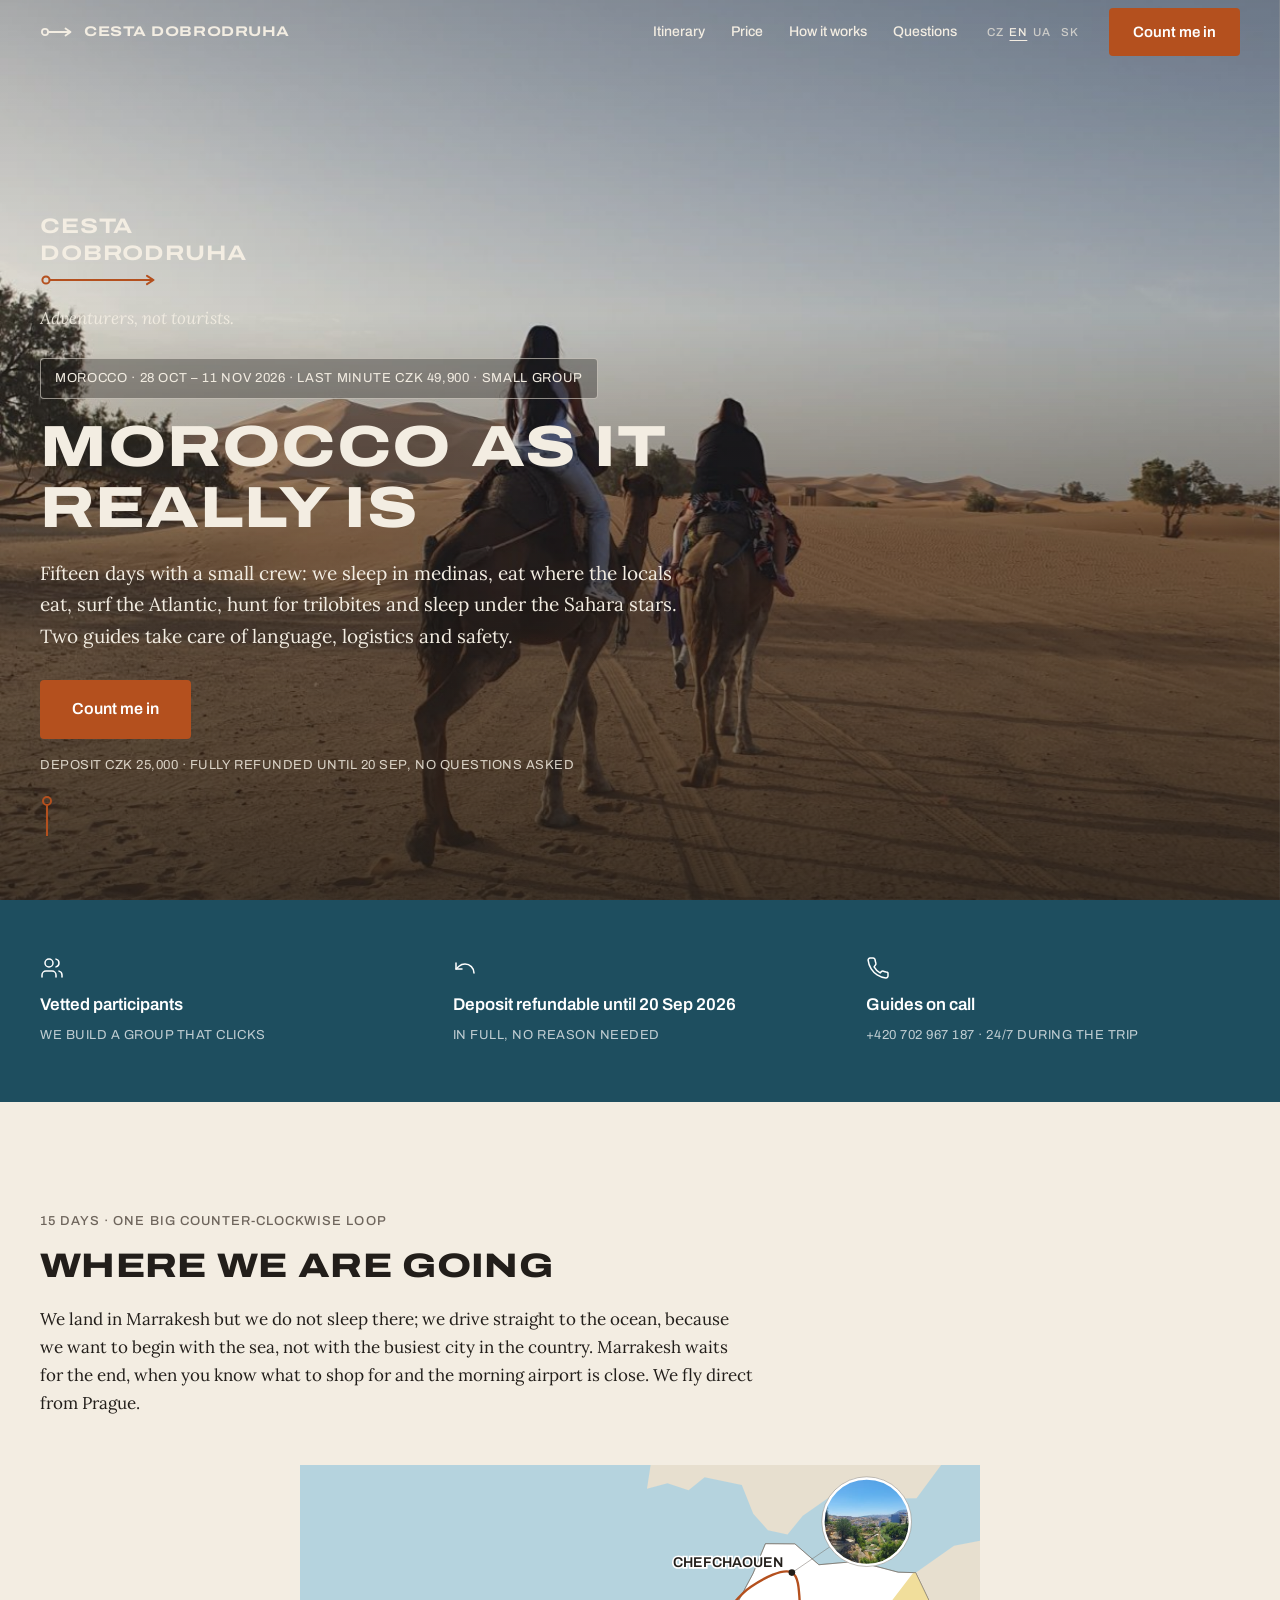
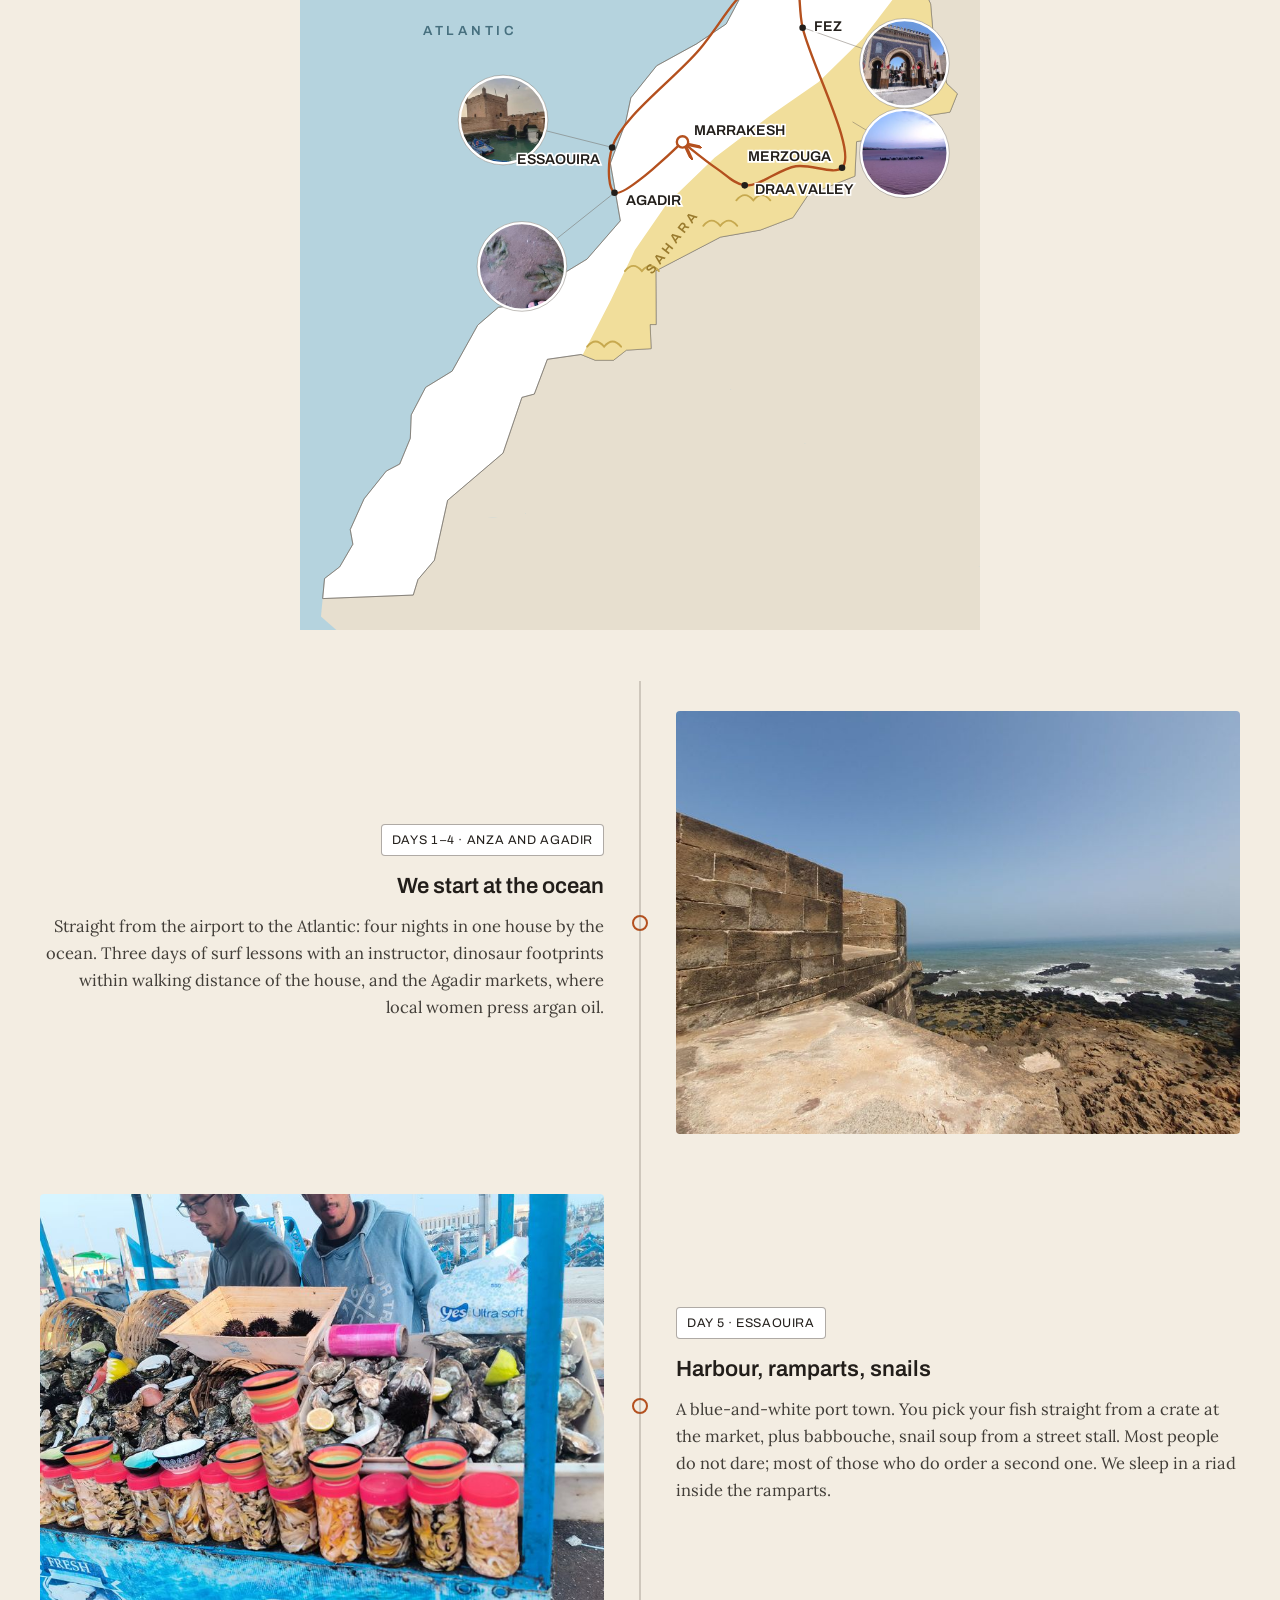
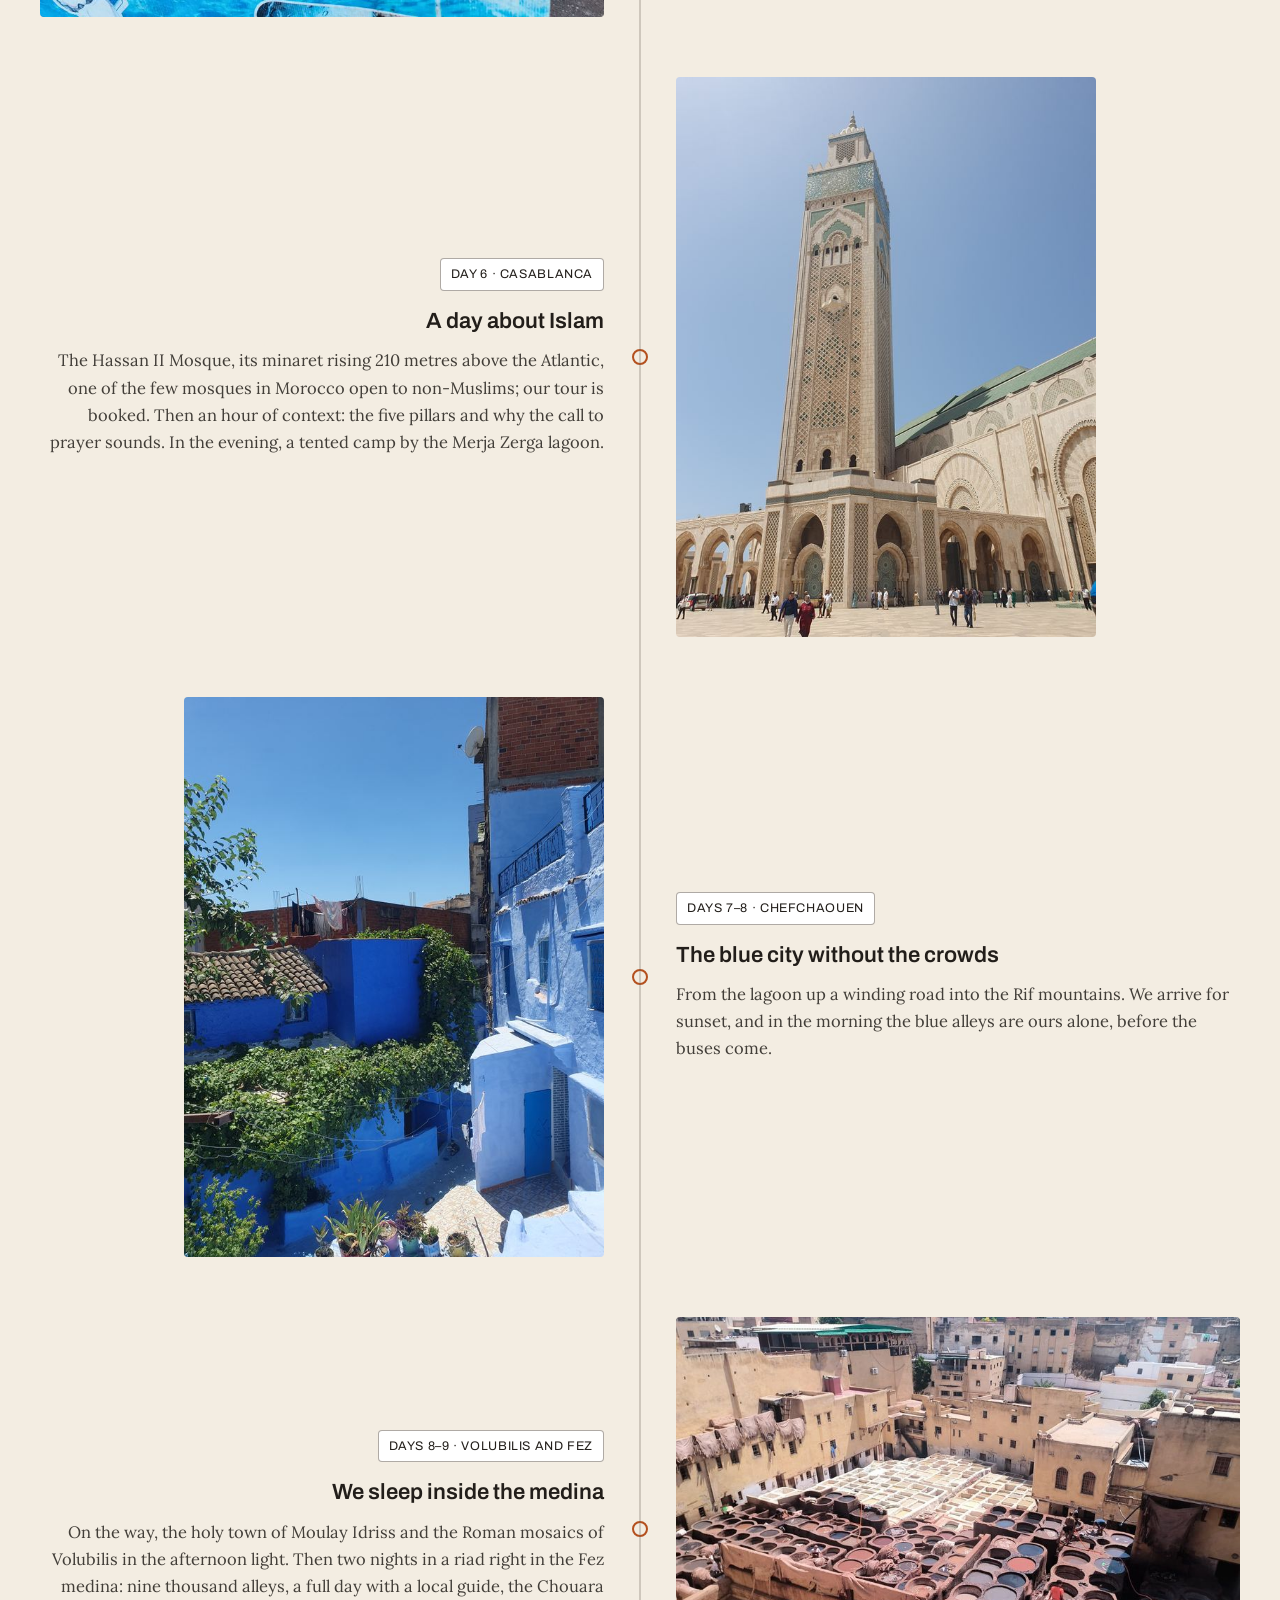
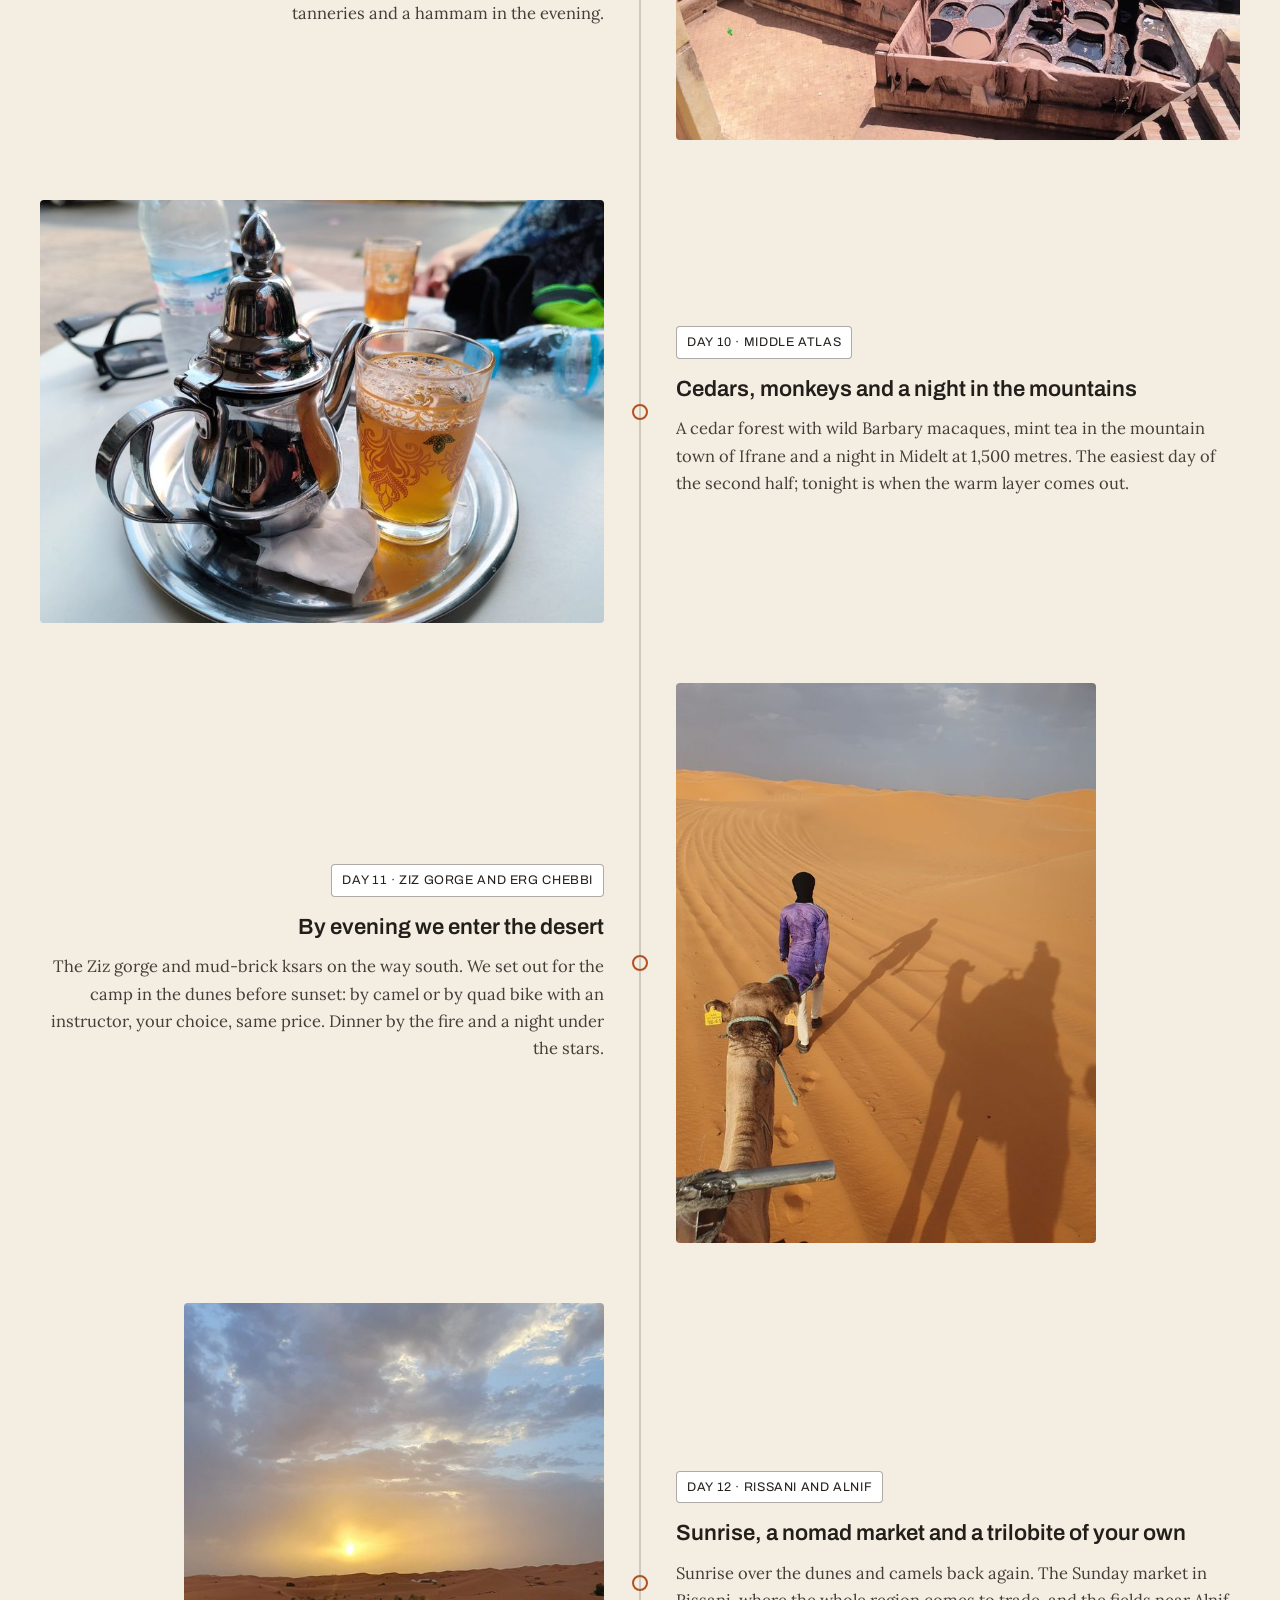
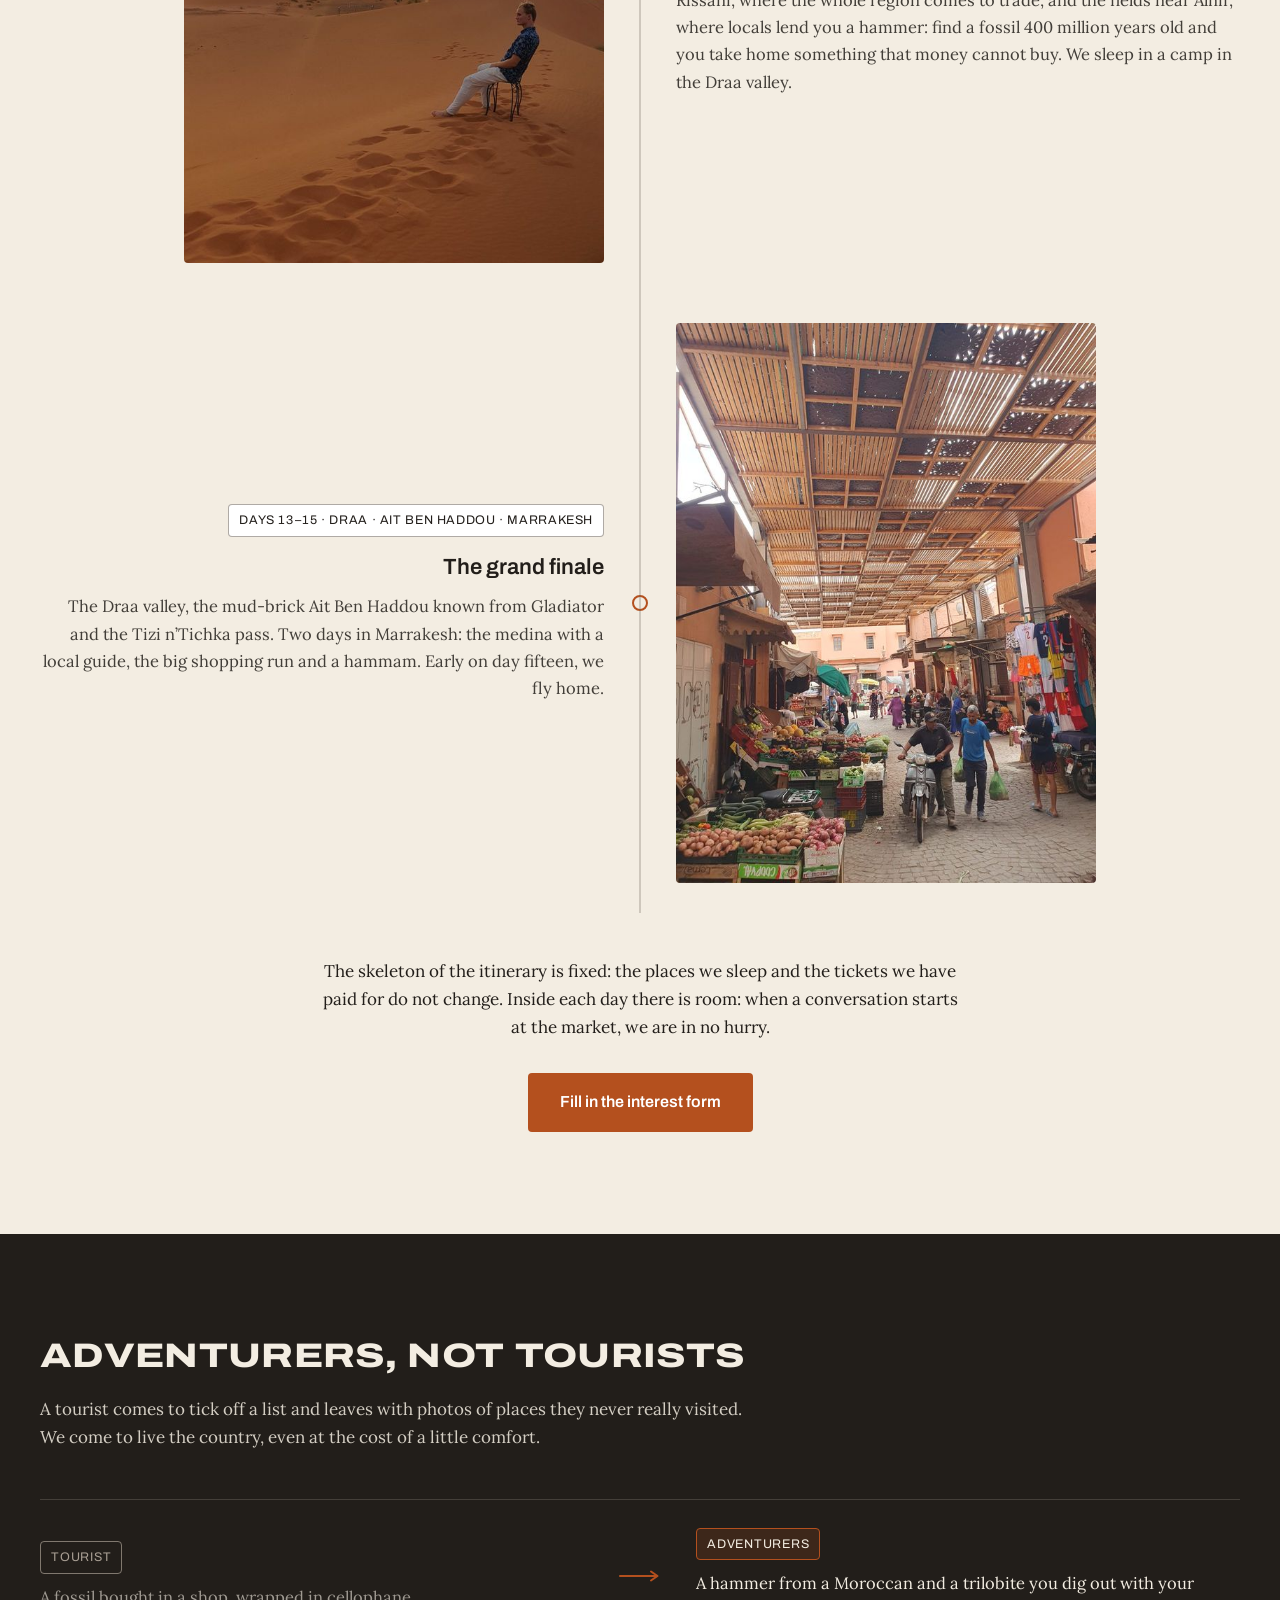
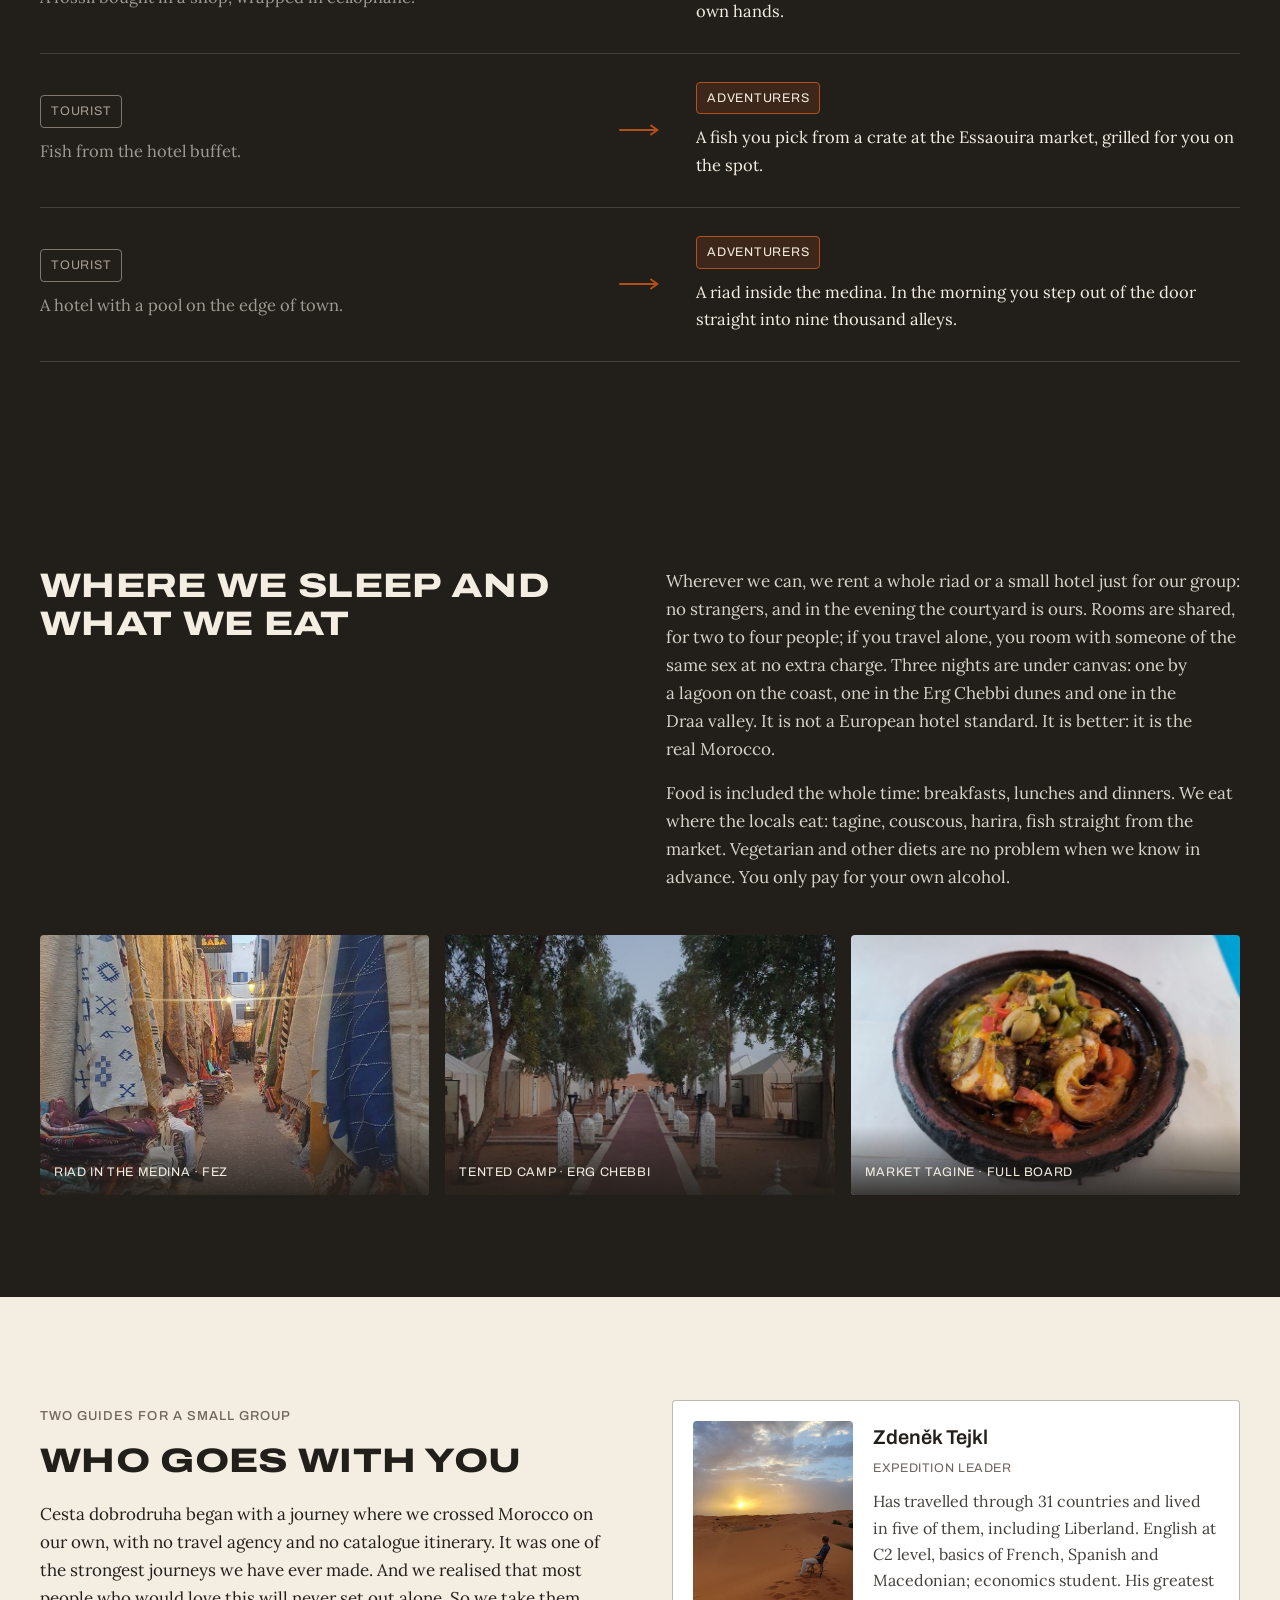
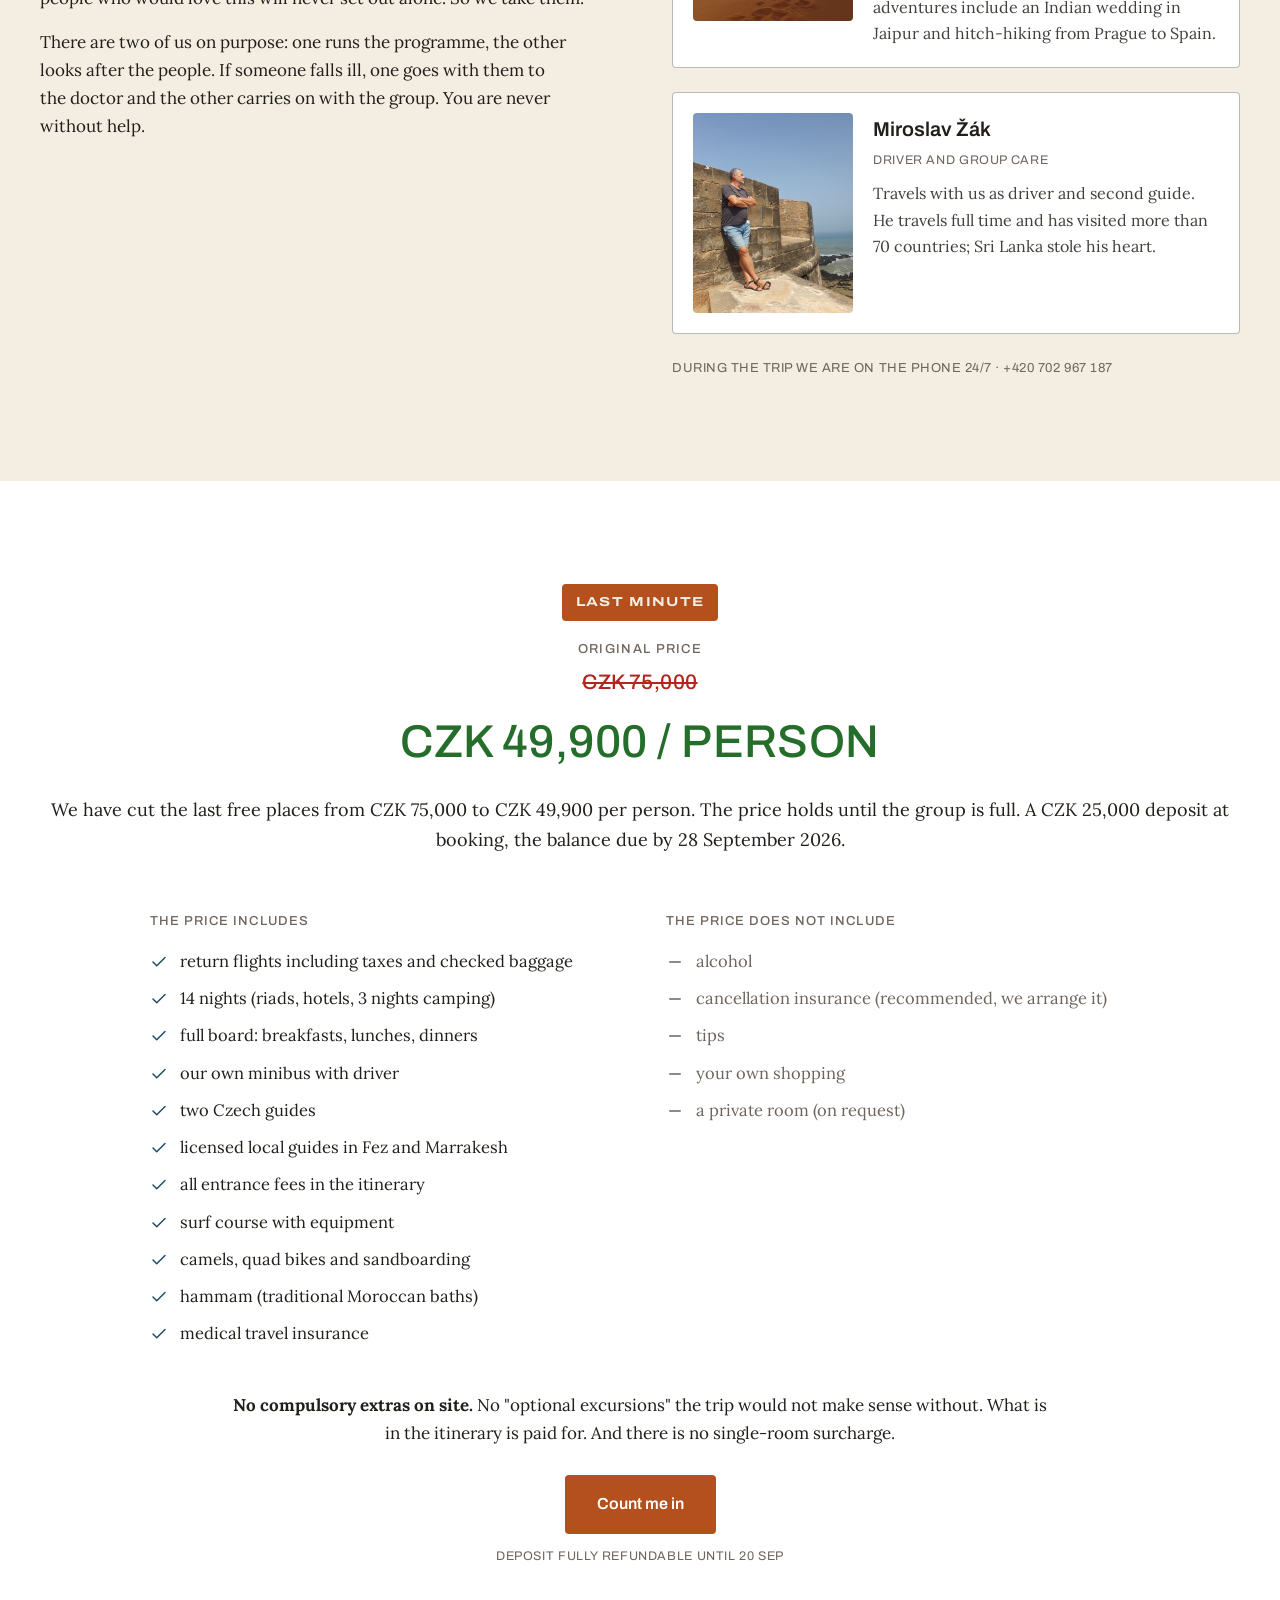
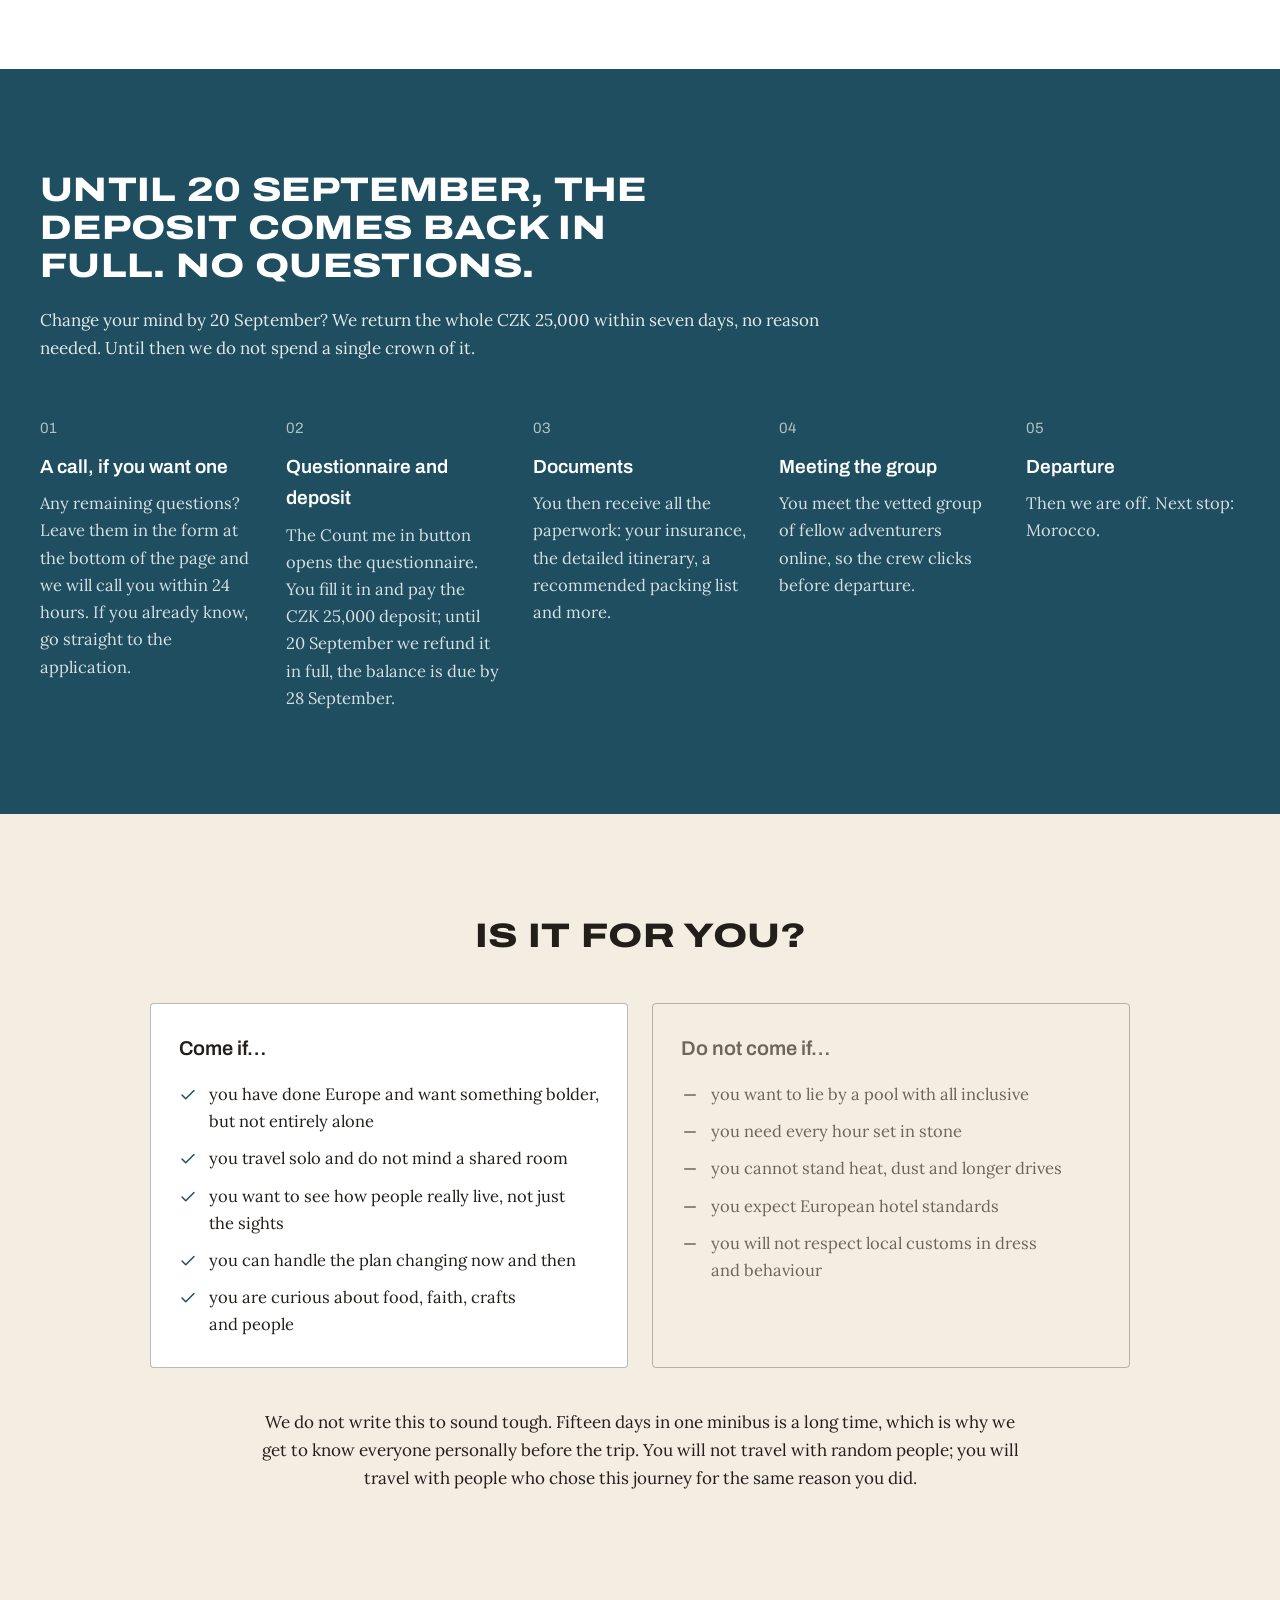
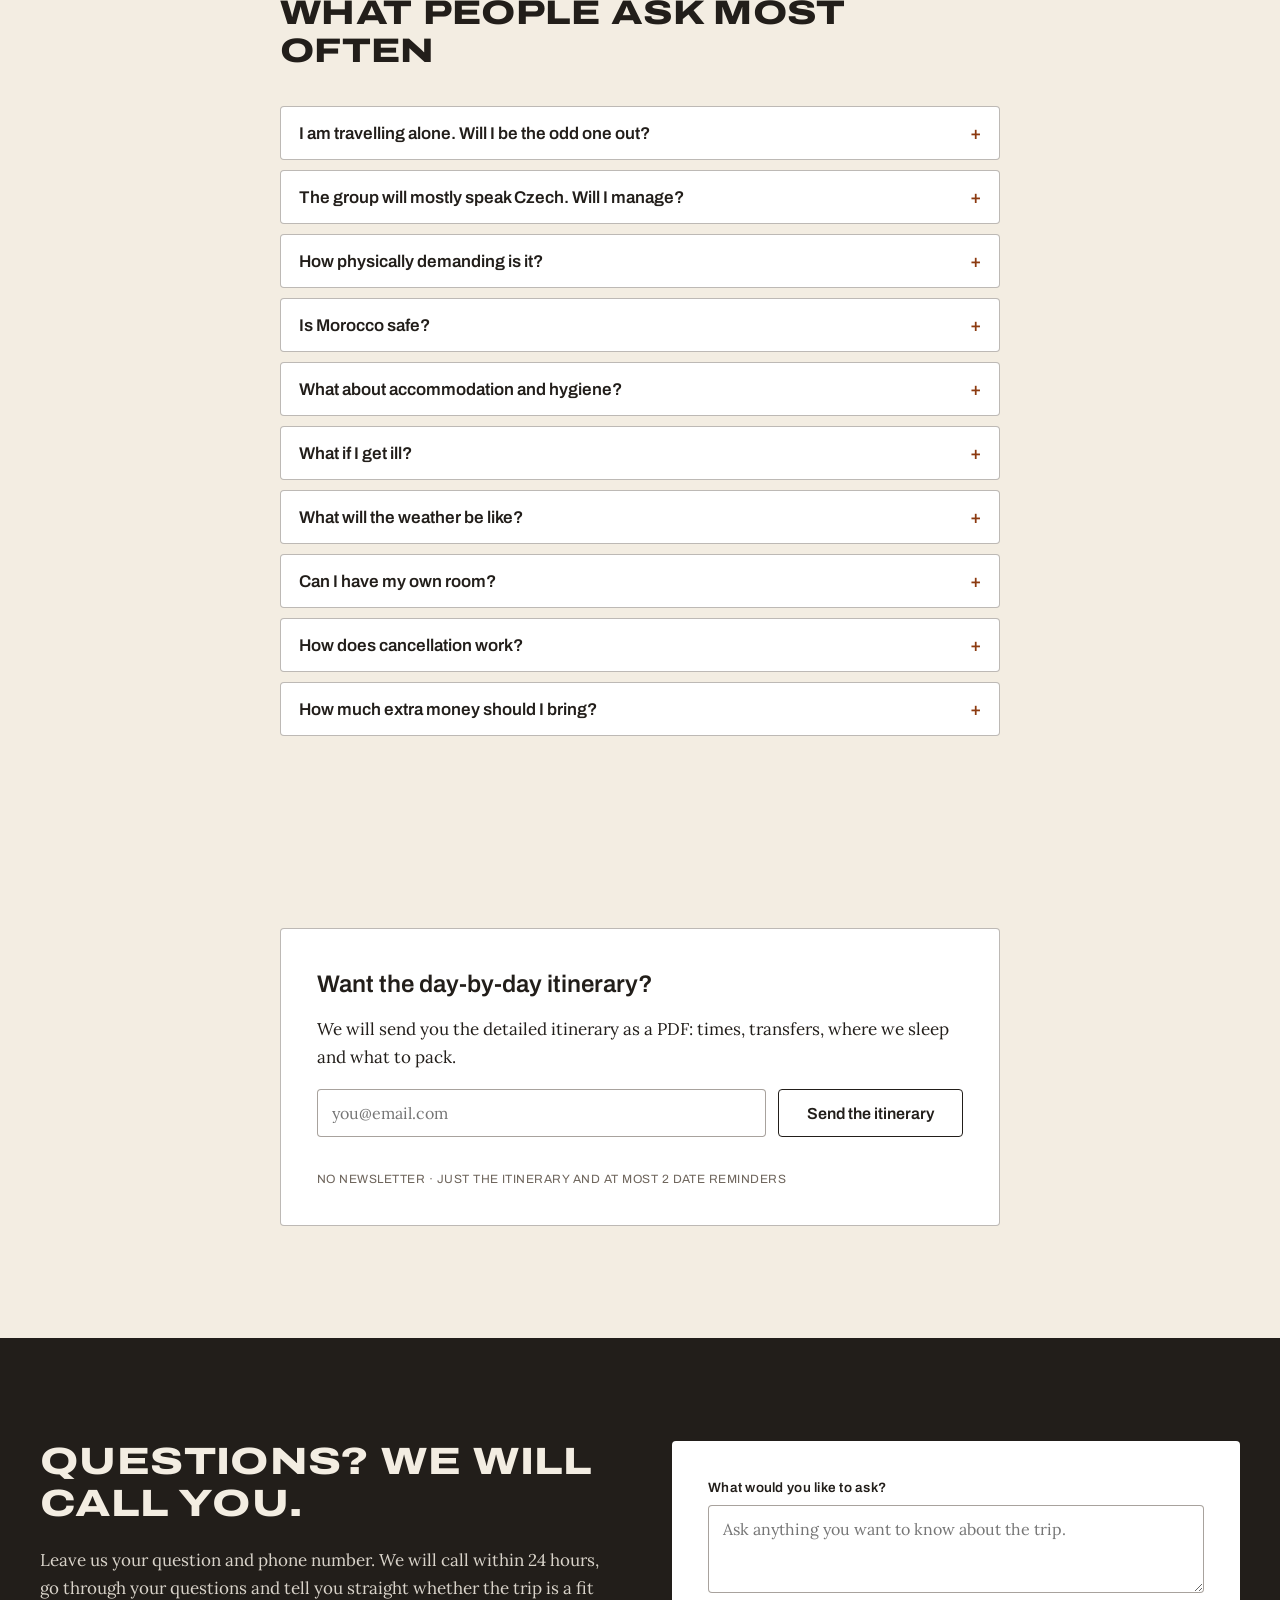
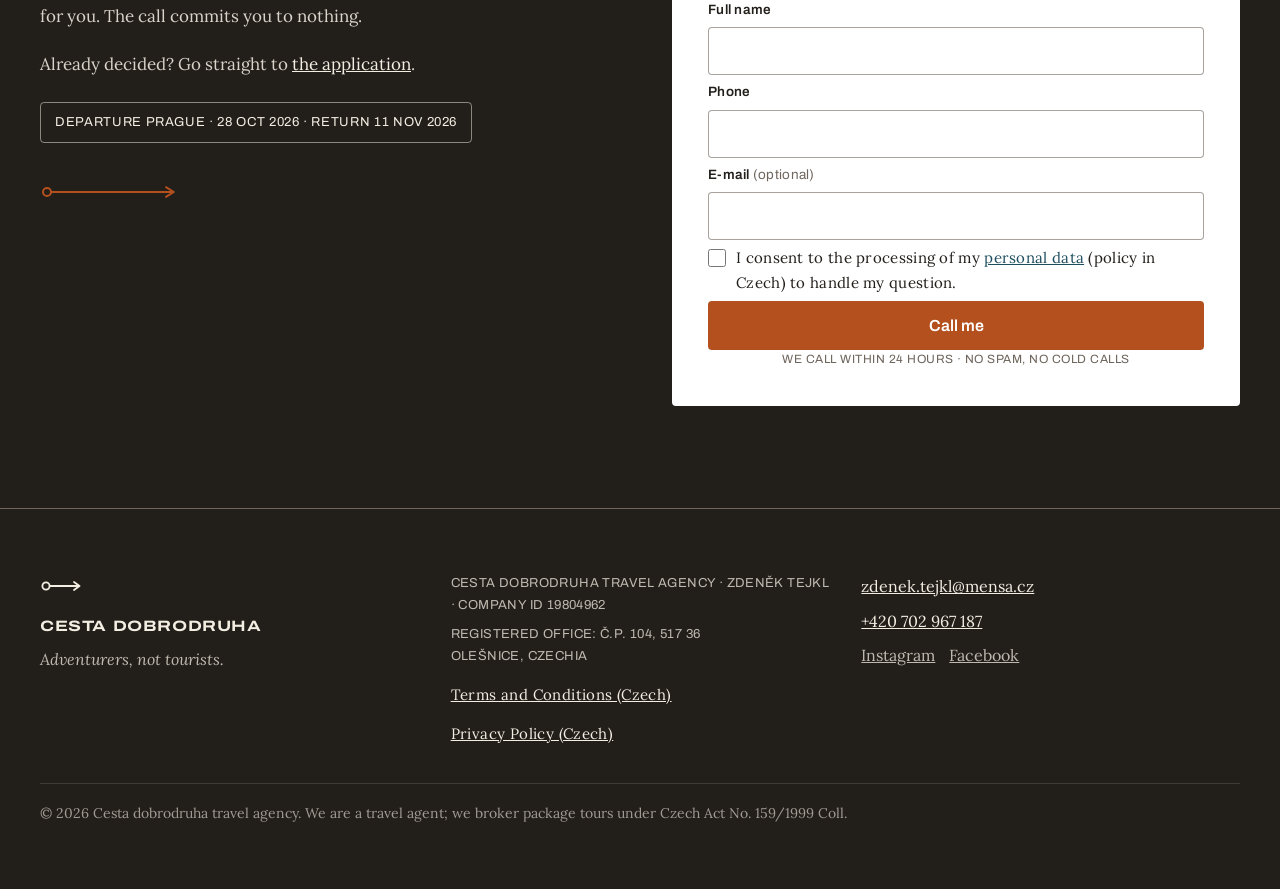
==== en/index.html @ fe52968a "Měření návštěvnosti přes Vercel Web Analytics + úprava zásad ochrany údajů - skript /_vercel/insight" ====
<!DOCTYPE html>
<html lang="en">
<head>
  <meta charset="utf-8">
  <meta name="viewport" content="width=device-width, initial-scale=1">
  <title>Morocco 2026: small-group expedition | Cesta dobrodruha</title>
  <meta name="description" content="A 15-day small-group expedition to Morocco. The Sahara, Fez, surfing on the Atlantic and a trilobite you dig up yourself. Two Czech guides, full board, no single-room surcharge. Deposit fully refundable until 20 September.">
  <meta property="og:type" content="website">
  <meta property="og:title" content="Morocco 2026: small-group expedition | Cesta dobrodruha">
  <meta property="og:description" content="A 15-day small-group expedition to Morocco. The Sahara, Fez, surfing on the Atlantic and a trilobite you dig up yourself. Two Czech guides, full board, no single-room surcharge. Deposit fully refundable until 20 September.">
  <meta property="og:image" content="../assets/hero-velbloudi.jpg">
  <meta property="og:locale" content="en_US">
  <meta name="theme-color" content="#221E1A">
  <link rel="icon" type="image/svg+xml" href="data:image/svg+xml,%3Csvg xmlns='http://www.w3.org/2000/svg' viewBox='0 0 34 12'%3E%3Cg fill='none' stroke='%23B4501E' stroke-width='2.4'%3E%3Ccircle cx='5' cy='6' r='3.1'/%3E%3Cpath d='M8.1 6 H29' stroke-linecap='round'/%3E%3Cpath d='M25.5 2.5 30.5 6 25.5 9.5' stroke-linecap='round' stroke-linejoin='round'/%3E%3C/g%3E%3C/svg%3E">
  <link rel="alternate" hreflang="cs" href="https://www.cestadobrodruha.cz/">
  <link rel="alternate" hreflang="en" href="https://www.cestadobrodruha.cz/en/">
  <link rel="alternate" hreflang="uk" href="https://www.cestadobrodruha.cz/uk/">
  <link rel="alternate" hreflang="sk" href="https://www.cestadobrodruha.cz/sk/">
  <link rel="alternate" hreflang="x-default" href="https://www.cestadobrodruha.cz/">
  <link rel="preconnect" href="https://fonts.googleapis.com">
  <link rel="preconnect" href="https://fonts.gstatic.com" crossorigin>
  <link href="https://fonts.googleapis.com/css2?family=Archivo:wdth,wght@62..125,400..800&family=Lora:ital,wght@0,400;0,700;1,400&display=swap" rel="stylesheet">
  <link rel="stylesheet" href="../css/styles.css">
</head>
<body>

<header id="cd-nav" class="nav">
  <div class="nav__inner">
    <a href="#" class="nav__logo" data-menu-close aria-label="Cesta dobrodruha, to the top of the page">
      <svg width="34" height="12" viewBox="0 0 34 12" fill="none" stroke="currentColor" stroke-width="1.8" aria-hidden="true"><circle cx="5" cy="6" r="3.1"></circle><path d="M8.1 6 H29" stroke-linecap="round"></path><path d="M25.5 2.5 30.5 6 25.5 9.5" fill="none" stroke-linecap="round" stroke-linejoin="round"></path></svg>
      <span>CESTA DOBRODRUHA</span>
    </a>
    <nav class="nav__links" aria-label="Main navigation">
      <a href="#program">Itinerary</a>
      <a href="#cena">Price</a>
      <a href="#zaloha" class="nav__nowrap">How it works</a>
      <a href="#otazky">Questions</a>
      <span class="nav__langs" aria-label="Site language">
        <a href="../index.html" hreflang="cs">CZ</a>
        <span class="is-active">EN</span>
        <a href="../uk/index.html" hreflang="uk">UA</a>
        <a href="../sk/index.html" hreflang="sk">SK</a>
      </span>
      <a href="chci-jet.html" class="btn btn--primary btn--nav">Count me in</a>
    </nav>
    <div class="nav__mobile">
      <a href="chci-jet.html" class="btn btn--primary btn--nav-mobile" data-menu-close>Count me in</a>
      <button type="button" id="menu-toggle" class="nav__burger" aria-label="Menu" aria-expanded="false" aria-controls="mobile-menu">
        <svg width="18" height="14" viewBox="0 0 18 14" stroke="currentColor" stroke-width="1.8" stroke-linecap="round" aria-hidden="true"><path d="M1 1h16M1 7h16M1 13h16"></path></svg>
      </button>
    </div>
  </div>
  <nav id="mobile-menu" class="nav__menu" hidden aria-label="Mobile navigation">
    <a href="#program" data-menu-close>Itinerary</a>
    <a href="#cena" data-menu-close>Price</a>
    <a href="#zaloha" data-menu-close>How it works</a>
    <a href="#otazky" data-menu-close class="nav__menu-last">Questions</a>
    <div class="nav__menu-langs" aria-label="Site language">
      <a href="../index.html">CZ</a>
      <span class="is-active">EN</span>
      <a href="../uk/index.html">UA</a>
      <a href="../sk/index.html">SK</a>
    </div>
  </nav>
</header>

<main>

<section class="hero">
  <img src="../assets/hero-velbloudi-800.jpg" srcset="../assets/hero-velbloudi-800.jpg 800w, ../assets/hero-velbloudi.jpg 1200w" sizes="100vw" alt="Two camel riders heading through morning light towards the Erg Chebbi dunes" class="hero__img" fetchpriority="high">
  <div class="hero__shade" aria-hidden="true"></div>
  <div class="hero__content">
    <div class="hero__brand">
      <span class="hero__wordmark">CESTA<br>DOBRODRUHA</span>
      <svg width="118" height="12" viewBox="0 0 118 12" fill="none" stroke="#B4501E" stroke-width="2" class="hero__route" aria-hidden="true"><circle cx="6" cy="6" r="3.6"></circle><path d="M9.6 6 H112" stroke-linecap="round"></path><path d="M107 1.8 113.5 6 107 10.2" fill="none" stroke-linecap="round" stroke-linejoin="round"></path></svg>
      <p class="hero__claim">Adventurers, not tourists.</p>
    </div>
    <span class="hero__badge">MOROCCO · 28 OCT – 11 NOV 2026 · LAST&nbsp;MINUTE CZK 49,900 · SMALL GROUP</span>
    <h1 class="hero__title">Morocco as it really is</h1>
    <p class="hero__sub">Fifteen days with a small crew: we sleep in medinas, eat where the locals eat, surf the Atlantic, hunt for trilobites and sleep under the Sahara stars. Two guides take care of language, logistics and safety.</p>
    <div class="hero__cta">
      <a href="chci-jet.html" class="btn btn--primary btn--lg btn--on-dark">Count me in</a>
    </div>
    <p class="hero__micro">DEPOSIT CZK 25,000 · FULLY REFUNDED UNTIL 20 SEP, NO QUESTIONS ASKED</p>
    <svg width="14" height="42" viewBox="0 0 14 42" fill="none" stroke="#B4501E" stroke-width="2" class="hero__start" aria-hidden="true"><circle cx="7" cy="7" r="4"></circle><path d="M7 11.5 V42" stroke-linecap="round"></path></svg>
  </div>
</section>

<section class="trust">
  <div class="trust__inner">
    <div class="trust__item">
      <svg width="24" height="24" viewBox="0 0 24 24" fill="none" stroke="currentColor" stroke-width="1.5" stroke-linecap="round" stroke-linejoin="round" aria-hidden="true"><path d="M16 21v-2a4 4 0 0 0-4-4H6a4 4 0 0 0-4 4v2"></path><circle cx="9" cy="7" r="4"></circle><path d="M22 21v-2a4 4 0 0 0-3-3.87"></path><path d="M16 3.13a4 4 0 0 1 0 7.75"></path></svg>
      <h3>Vetted participants</h3>
      <span class="trust__mono">WE BUILD A GROUP THAT CLICKS</span>
    </div>
    <div class="trust__item">
      <svg width="24" height="24" viewBox="0 0 24 24" fill="none" stroke="currentColor" stroke-width="1.5" stroke-linecap="round" stroke-linejoin="round" aria-hidden="true"><path d="M3 7v6h6"></path><path d="M21 17a9 9 0 0 0-9-9 9 9 0 0 0-6 2.3L3 13"></path></svg>
      <h3>Deposit refundable until 20 Sep 2026</h3>
      <span class="trust__mono">IN FULL, NO REASON NEEDED</span>
    </div>
    <div class="trust__item">
      <svg width="24" height="24" viewBox="0 0 24 24" fill="none" stroke="currentColor" stroke-width="1.5" stroke-linecap="round" stroke-linejoin="round" aria-hidden="true"><path d="M22 16.92v3a2 2 0 0 1-2.18 2 19.79 19.79 0 0 1-8.63-3.07 19.5 19.5 0 0 1-6-6 19.79 19.79 0 0 1-3.07-8.67A2 2 0 0 1 4.11 2h3a2 2 0 0 1 2 2.18 12.84 12.84 0 0 0 .7 2.81 2 2 0 0 1-.45 2.11L8.09 10.91a16 16 0 0 0 6 6l1.27-1.27a2 2 0 0 1 2.11-.45 12.84 12.84 0 0 0 2.81.7A2 2 0 0 1 22 16.92z"></path></svg>
      <h3>Guides on call</h3>
      <span class="trust__mono">+420 702 967 187 · 24/7 DURING THE TRIP</span>
    </div>
  </div>
</section>

<section id="program" class="program">
  <div class="program__inner">
    <span class="eyebrow">15 DAYS · ONE BIG COUNTER-CLOCKWISE LOOP</span>
    <h2 class="h2 h2--after-eyebrow">Where we are going</h2>
    <p class="program__intro">We land in Marrakesh but we do not sleep there; we drive straight to the ocean, because we want to begin with the sea, not with the busiest city in the country. Marrakesh waits for the end, when you know what to shop for and the morning airport is close. We fly direct from Prague.</p>
    <div class="program__map">
      <svg viewBox="0 30 720 810" role="img" aria-label="Map of Morocco: the blue Atlantic, the yellow Sahara and the expedition route from Marrakesh via Agadir, Essaouira, Chefchaouen, Fez and Merzouga back to Marrakesh" style="width:100%;height:auto;display:block">
        <defs>
          <marker id="cd-hrot" viewBox="0 0 10 10" refX="7" refY="5" markerWidth="7" markerHeight="7" orient="auto-start-reverse"><path d="M0 0 L10 5 L0 10" fill="none" stroke="#B4501E" stroke-width="2" stroke-linecap="round" stroke-linejoin="round"></path></marker>
          <clipPath id="mar-clip"><path d="M651.9,144.0L667.7,177.0L670.3,208.1L684.9,261.6L696,272.2L688.2,291.7L633.0,300.1L613.8,318.6L589.3,322.9L587.5,359.5L538.2,379.0L521.9,403.4L487.3,416.6L445.2,424.0L376.8,459.7L377.1,516.6L370.7,516.6L371.8,542.1L345.6,543.7L331.9,554.4L312.7,554.4L297.5,548.3L261.9,553.4L248.1,590.2L235.0,593.7L215.0,652.7L156.3,702.7L142.3,766.1L124.9,786.6L119.9,803.0L24.8,806.7L24,806.6L26.0,785.5L42.1,773.1L56.0,749.2L53.2,733.7L67.8,701.2L91.4,671.7L105.6,664.3L116.8,637.1L117.8,612.2L133.0,583.1L161.1,565.9L188.1,517.4L188.8,516.7L210.0,498.4L249.4,493.1L282.6,460.2L303.9,447.3L339.2,406.7L328.6,345.7L344.7,303.0L350.3,276.6L377.6,242.6L419.9,219.4L451.2,198.4L479.6,145.1L492.8,113.3L524.0,113.5L549.4,135.6L589.6,132.0L633.4,143.5Z"></path></clipPath>
          <clipPath id="mf1"><circle cx="215" cy="300" r="46"></circle></clipPath>
          <clipPath id="mf2"><circle cx="600" cy="90" r="46"></circle></clipPath>
          <clipPath id="mf3"><circle cx="640" cy="240" r="46"></circle></clipPath>
          <clipPath id="mf4"><circle cx="640" cy="335" r="46"></circle></clipPath>
          <clipPath id="mf6"><circle cx="235" cy="455" r="46"></circle></clipPath>
        </defs>
        <rect x="0" y="0" width="720" height="921" fill="#B5D3DE"></rect>
        <path d="M377.1,516.6L377.3,519.8L376.4,529.0L376.2,600.7L237.5,598.2L238.9,717.3L199.2,721.4L188.8,745.0L196.9,810.9L31.3,810.6L22.2,825.7L24,806.6L24.8,806.7L119.9,803.0L124.9,786.6L142.3,766.1L156.3,702.7L215.0,652.7L235.0,593.7L248.1,590.2L261.9,553.4L297.5,548.3L312.7,554.4L331.9,554.4L345.6,543.7L371.8,542.1L370.7,516.6Z M256.7,1203.9L258.7,1190.4L255.1,1173.6L239.2,1161.4L231.0,1136.5L229.0,1109.3L243.2,1101.4L250.3,1075.6L263.7,1074.6L293.3,1086.8L317.2,1078.1L333.4,1081.0L339.8,1071.3L509.4,1070.6L518.8,1039.8L511.5,1034.4L491.1,841.9L470.7,643.9L535.4,643.1L678.0,744.0L820.7,843.3L830.7,864.5L857.0,877.3L876.7,884.6L877.1,913.2L924.0,908.8L924.2,1011.2L901.0,1040.6L897.4,1067.7L859.8,1074.6L802.1,1078.4L786.6,1094.0L759.5,1095.7L732.4,1095.9L721.7,1087.5L698.4,1093.7L659.0,1111.9L650.9,1125.5L618.1,1145.1L612.3,1156.2L594.6,1165.1L574.2,1159.3L562.7,1169.9L556.4,1199.6L522.8,1235.5L523.9,1250.1L512.3,1268.3L515.0,1293.3L497.7,1299.7L487.8,1305.1L481.2,1286.6L469.1,1291.5L461.8,1290.7L454.0,1303.2L421.3,1302.9L409.5,1296.4L404.1,1300.3L391.1,1288.0L393.4,1275.1L388.1,1270.1L379.1,1274.3L380.8,1260.3L389.5,1249.3L372.1,1231.1L367.1,1219.2L357.6,1209.7L349.3,1208.6L339.1,1214.7L325.4,1220.5L313.8,1229.8L295.7,1226.3L284.0,1215.3L277.0,1213.9L265.9,1219.7L259.2,1219.7Z M22.2,825.7L31.3,810.6L196.9,810.9L188.8,745.0L199.2,721.4L238.9,717.3L237.5,598.2L376.2,600.7L376.4,529.0L456.7,585.8L535.4,643.1L470.7,643.9L491.1,841.9L511.5,1034.4L518.8,1039.8L509.4,1070.6L339.8,1071.3L333.4,1081.0L317.2,1078.1L293.3,1086.8L263.7,1074.6L250.3,1075.6L243.2,1101.4L229.0,1109.3L201.0,1079.3L175.4,1047.0L147.4,1035.3L127.2,1022.4L103.6,1022.8L83.1,1032.5L62.1,1028.7L47.4,1042.7L43.8,1019.0L55.7,997.3L60.8,955.4L56.3,911.4L51.1,889.1L55.4,866.7L44.4,845.2Z M376.4,529.0L377.3,519.8L377.1,516.6L376.8,459.7L445.2,424.0L487.3,416.6L521.9,403.4L538.2,379.0L587.5,359.5L589.3,322.9L613.8,318.6L633.0,300.1L688.2,291.7L696,272.2L684.9,261.6L670.3,208.1L667.7,177.0L651.9,144.0L692.5,115.6L738.2,106.6L764.8,85.0L805.6,69.0L877.3,59.6L947.1,55.3L968.5,63.1L1008.3,42.3L1053.5,41.9L1070.7,54.2L1099.7,51.0L1091.0,78.1L1097.7,127.9L1087.8,170.4L1061.8,199.0L1065.4,237.3L1100.0,267.4L1100.4,279.5L1126.4,299.7L1144.4,388.5L1158.1,431.5L1160.4,454.0L1152.9,493.3L1156.1,515.1L1150.6,541.2L1154.3,570.9L1137.6,590.6L1162.5,624.9L1164.2,644.9L1179.3,670.9L1199.0,662.3L1232.4,683.9L1251.0,712.8L1106.0,800.1L983.7,888.8L924.0,908.8L877.1,913.2L876.7,884.6L857.0,877.3L830.7,864.5L820.7,843.3L678.0,744.0L535.4,643.1L456.7,585.8Z M361.6,-219.3L377.0,-233.7L394.2,-242.0L404.8,-214.2L429.8,-214.2L436.9,-221.4L461.6,-219.3L473.5,-191.0L453.8,-175.8L453.4,-132.3L446.5,-124.2L444.9,-98.0L426.6,-93.6L443.5,-60.7L431.8,-25.2L446.4,-9.2L440.6,5.4L424.9,25.4L428.4,43.0L411.4,56.7L389.1,49.2L367.4,55.1L373.8,13.5L369.8,-19.4L350.9,-24.4L340.7,-44.9L344.1,-80.5L361.0,-100.5L364.0,-122.8L372.9,-156.2L371.9,-179.9L363.4,-200.1Z M428.4,43.0L424.9,25.4L440.6,5.4L446.4,-9.2L431.8,-25.2L443.5,-60.7L426.6,-93.6L444.9,-98.0L446.5,-124.2L453.4,-132.3L453.8,-175.8L473.5,-191.0L461.6,-219.3L436.9,-221.4L429.8,-214.2L404.8,-214.2L394.2,-242.0L377.0,-233.7L361.6,-219.3L363.7,-259.8L346.4,-284.9L406.2,-326.9L457.9,-316.4L514.7,-316.7L559.8,-306.7L594.8,-309.8L663.1,-307.9L680.0,-285.3L757.8,-259.2L773.2,-271.5L820.8,-245.6L869.8,-253.1L872.1,-219.8L832.1,-182.2L777.9,-170.4L774.1,-151.5L748.1,-120.8L731.8,-76.1L748.2,-44.9L723.9,-20.9L714.7,14.0L682.8,24.6L652.8,65.3L599.2,66.1L558.9,65.2L532.4,83.8L516.2,103.5L495.5,99.2L479.9,81.5L467.8,51.2Z" fill="#E7DFCF"></path>
        <path d="M651.9,144.0L667.7,177.0L670.3,208.1L684.9,261.6L696,272.2L688.2,291.7L633.0,300.1L613.8,318.6L589.3,322.9L587.5,359.5L538.2,379.0L521.9,403.4L487.3,416.6L445.2,424.0L376.8,459.7L377.1,516.6L370.7,516.6L371.8,542.1L345.6,543.7L331.9,554.4L312.7,554.4L297.5,548.3L261.9,553.4L248.1,590.2L235.0,593.7L215.0,652.7L156.3,702.7L142.3,766.1L124.9,786.6L119.9,803.0L24.8,806.7L24,806.6L26.0,785.5L42.1,773.1L56.0,749.2L53.2,733.7L67.8,701.2L91.4,671.7L105.6,664.3L116.8,637.1L117.8,612.2L133.0,583.1L161.1,565.9L188.1,517.4L188.8,516.7L210.0,498.4L249.4,493.1L282.6,460.2L303.9,447.3L339.2,406.7L328.6,345.7L344.7,303.0L350.3,276.6L377.6,242.6L419.9,219.4L451.2,198.4L479.6,145.1L492.8,113.3L524.0,113.5L549.4,135.6L589.6,132.0L633.4,143.5Z" fill="#FFFFFF" stroke="rgba(110,101,92,0.55)" stroke-width="1"></path>
        <path d="M650.5,142.4L595.6,214.2L549.1,259.7L498.3,294.9L439.2,339.6L388.4,388.8L354.6,437.6L329.2,490.6L299.6,547.9L257.3,595.1L215.1,665.2L300,740L480,800L753.0,800.0L870.4,780.3L870.4,304.8L808.3,216.3L743.6,126.8Z" fill="#F1DE9B" clip-path="url(#mar-clip)"></path>
        <path d="M651.9,144.0L667.7,177.0L670.3,208.1L684.9,261.6L696,272.2L688.2,291.7L633.0,300.1L613.8,318.6L589.3,322.9L587.5,359.5L538.2,379.0L521.9,403.4L487.3,416.6L445.2,424.0L376.8,459.7L377.1,516.6L370.7,516.6L371.8,542.1L345.6,543.7L331.9,554.4L312.7,554.4L297.5,548.3L261.9,553.4L248.1,590.2L235.0,593.7L215.0,652.7L156.3,702.7L142.3,766.1L124.9,786.6L119.9,803.0L24.8,806.7L24,806.6L26.0,785.5L42.1,773.1L56.0,749.2L53.2,733.7L67.8,701.2L91.4,671.7L105.6,664.3L116.8,637.1L117.8,612.2L133.0,583.1L161.1,565.9L188.1,517.4L188.8,516.7L210.0,498.4L249.4,493.1L282.6,460.2L303.9,447.3L339.2,406.7L328.6,345.7L344.7,303.0L350.3,276.6L377.6,242.6L419.9,219.4L451.2,198.4L479.6,145.1L492.8,113.3L524.0,113.5L549.4,135.6L589.6,132.0L633.4,143.5Z" fill="none" stroke="rgba(110,101,92,0.55)" stroke-width="1"></path>
        <path d="M462,385 q9,-11 18,0 q9,-11 18,0" fill="none" stroke="#C7A94F" stroke-width="2" stroke-linecap="round"></path>
        <path d="M427,412 q9,-11 18,0 q9,-11 18,0" fill="none" stroke="#C7A94F" stroke-width="2" stroke-linecap="round"></path>
        <path d="M344,460 q9,-11 18,0 q9,-11 18,0" fill="none" stroke="#C7A94F" stroke-width="2" stroke-linecap="round"></path>
        <path d="M304,540 q9,-11 18,0 q9,-11 18,0" fill="none" stroke="#C7A94F" stroke-width="2" stroke-linecap="round"></path>
        <text x="398" y="432" text-anchor="middle" transform="rotate(-52 398 432)" font-family="'Archivo',sans-serif" font-weight="600" font-size="14" letter-spacing="4" fill="#9A7B2E">SAHARA</text>
        <text x="130" y="210" font-family="'Archivo',sans-serif" font-weight="600" font-size="14" letter-spacing="4" fill="#47707F">ATLANTIC</text>
        <path d="M330.5,329 L215,300" stroke="rgba(110,101,92,0.5)" stroke-width="1"></path>
        <path d="M521,144 L600,90" stroke="rgba(110,101,92,0.5)" stroke-width="1"></path>
        <path d="M532,202 L640,240" stroke="rgba(110,101,92,0.5)" stroke-width="1"></path>
        <path d="M585,302 L640,335" stroke="rgba(110,101,92,0.5)" stroke-width="1"></path>
        <path d="M333,377 L235,455" stroke="rgba(110,101,92,0.5)" stroke-width="1"></path>
        <path d="M405,323.2C405,323.2,343.5,383.3,333,376.8C325.8,372.3,325.4,345.8,330.5,329.1C340.1,297.5,395.7,257.4,422.7,225.7C443.1,201.8,457.5,172.3,477.5,158.9C491.1,149.8,511.5,138.9,520.8,143.9C531.7,149.7,526.9,179.8,532.2,202.3C541.5,242.1,590.8,334.6,573.9,350.5C565.4,358.5,541.3,346.4,525,349C507.0,351.9,486.2,371.0,470.9,369.2C459.9,367.9,451.9,358.7,442.1,352C430.1,343.8,417.0,333.0,411.0,328.2" fill="none" stroke="#B4501E" stroke-width="2.5" stroke-linecap="round" marker-end="url(#cd-hrot)"></path>
        <image href="../assets/essaouira-pristav-320.jpg" x="169" y="254" width="92" height="92" preserveAspectRatio="xMidYMid slice" clip-path="url(#mf1)"></image>
        <circle cx="215" cy="300" r="46" fill="none" stroke="#FFFFFF" stroke-width="3"></circle>
        <circle cx="215" cy="300" r="47.5" fill="none" stroke="rgba(110,101,92,0.45)" stroke-width="1"></circle>
        <image href="../assets/rif-udoli-320.jpg" x="554" y="44" width="92" height="92" preserveAspectRatio="xMidYMid slice" clip-path="url(#mf2)"></image>
        <circle cx="600" cy="90" r="46" fill="none" stroke="#FFFFFF" stroke-width="3"></circle>
        <circle cx="600" cy="90" r="47.5" fill="none" stroke="rgba(110,101,92,0.45)" stroke-width="1"></circle>
        <image href="../assets/ziz-oaza-320.jpg" x="594" y="194" width="92" height="92" preserveAspectRatio="xMidYMid slice" clip-path="url(#mf3)"></image>
        <circle cx="640" cy="240" r="46" fill="none" stroke="#FFFFFF" stroke-width="3"></circle>
        <circle cx="640" cy="240" r="47.5" fill="none" stroke="rgba(110,101,92,0.45)" stroke-width="1"></circle>
        <image href="../assets/kemp-karavana-320.jpg" x="594" y="289" width="92" height="92" preserveAspectRatio="xMidYMid slice" clip-path="url(#mf4)"></image>
        <circle cx="640" cy="335" r="46" fill="none" stroke="#FFFFFF" stroke-width="3"></circle>
        <circle cx="640" cy="335" r="47.5" fill="none" stroke="rgba(110,101,92,0.45)" stroke-width="1"></circle>
        <image href="../assets/stopy-dinosaura-320.jpg" x="189" y="409" width="92" height="92" preserveAspectRatio="xMidYMid slice" clip-path="url(#mf6)"></image>
        <circle cx="235" cy="455" r="46" fill="none" stroke="#FFFFFF" stroke-width="3"></circle>
        <circle cx="235" cy="455" r="47.5" fill="none" stroke="rgba(110,101,92,0.45)" stroke-width="1"></circle>
        <circle cx="333" cy="377" r="3.5" fill="#221E1A"></circle>
        <circle cx="330.5" cy="329.1" r="3.5" fill="#221E1A"></circle>
        <circle cx="520.8" cy="143.9" r="3.5" fill="#221E1A"></circle>
        <circle cx="532.2" cy="202.3" r="3.5" fill="#221E1A"></circle>
        <circle cx="573.9" cy="350.5" r="3.5" fill="#221E1A"></circle>
        <circle cx="470.9" cy="369.2" r="3.5" fill="#221E1A"></circle>
        <circle cx="405" cy="323.2" r="6" fill="#FFFFFF" stroke="#B4501E" stroke-width="2.5"></circle>
        <text x="417" y="316" font-family="'Archivo',sans-serif" font-weight="600" font-size="15" fill="#221E1A" stroke="#FFFFFF" stroke-width="3.5" style="paint-order:stroke">MARRAKESH</text>
        <text x="345" y="390" font-family="'Archivo',sans-serif" font-weight="600" font-size="15" fill="#221E1A" stroke="#FFFFFF" stroke-width="3.5" style="paint-order:stroke">AGADIR</text>
        <text x="318" y="347" text-anchor="end" font-family="'Archivo',sans-serif" font-weight="600" font-size="15" fill="#221E1A" stroke="#FFFFFF" stroke-width="3.5" style="paint-order:stroke">ESSAOUIRA</text>
        <text x="511" y="138" text-anchor="end" font-family="'Archivo',sans-serif" font-weight="600" font-size="15" fill="#221E1A" stroke="#FFFFFF" stroke-width="3.5" style="paint-order:stroke">CHEFCHAOUEN</text>
        <text x="544" y="206" font-family="'Archivo',sans-serif" font-weight="600" font-size="15" fill="#221E1A" stroke="#FFFFFF" stroke-width="3.5" style="paint-order:stroke">FEZ</text>
        <text x="562" y="343" text-anchor="end" font-family="'Archivo',sans-serif" font-weight="600" font-size="15" fill="#221E1A" stroke="#FFFFFF" stroke-width="3.5" style="paint-order:stroke">MERZOUGA</text>
        <text x="482" y="378" font-family="'Archivo',sans-serif" font-weight="600" font-size="15" fill="#221E1A" stroke="#FFFFFF" stroke-width="3.5" style="paint-order:stroke">DRAA VALLEY</text>
      </svg>
    </div>
    <div id="trasa-wrap" class="timeline">
      <div class="timeline__track" aria-hidden="true"></div>
      <div id="trasa-line" class="timeline__progress" aria-hidden="true"></div>

      <div class="stop stop--left">
        <div class="stop__body">
          <span class="tag tag--stop">DAYS 1–4 · ANZA AND AGADIR</span>
          <h3>We start at the ocean</h3>
          <p>Straight from the airport to the Atlantic: four nights in one house by the ocean. Three days of surf lessons with an instructor, dinosaur footprints within walking distance of the house, and the Agadir markets, where local women press argan oil.</p>
        </div>
        <div class="stop__dot" aria-hidden="true"><span></span></div>
        <img src="../assets/atlantik-hradby-800.jpg" srcset="../assets/atlantik-hradby-800.jpg 800w, ../assets/atlantik-hradby.jpg 1600w" sizes="(max-width: 767px) 92vw, 540px" alt="Stone ramparts above the Atlantic waves" loading="lazy" class="stop__img">
      </div>

      <div class="stop stop--right">
        <div class="stop__body">
          <span class="tag tag--stop">DAY 5 · ESSAOUIRA</span>
          <h3>Harbour, ramparts, snails</h3>
          <p>A blue-and-white port town. You pick your fish straight from a crate at the market, plus babbouche, snail soup from a street stall. Most people do not dare; most of those who do order a second one. We sleep in a riad inside the ramparts.</p>
        </div>
        <div class="stop__dot" aria-hidden="true"><span></span></div>
        <img src="../assets/rybi-trh-800.jpg" srcset="../assets/rybi-trh-800.jpg 800w, ../assets/rybi-trh.jpg 4096w" sizes="(max-width: 767px) 92vw, 540px" alt="A fish market stall in Essaouira with oysters and sea urchins" loading="lazy" class="stop__img">
      </div>

      <div class="stop stop--left">
        <div class="stop__body">
          <span class="tag tag--stop">DAY 6 · CASABLANCA</span>
          <h3>A day about Islam</h3>
          <p>The Hassan II Mosque, its minaret rising 210 metres above the Atlantic, one of the few mosques in Morocco open to non-Muslims; our tour is booked. Then an hour of context: the five pillars and why the call to prayer sounds. In the evening, a tented camp by the Merja Zerga lagoon.</p>
        </div>
        <div class="stop__dot" aria-hidden="true"><span></span></div>
        <img src="../assets/mesita-hassan-800.jpg" srcset="../assets/mesita-hassan-800.jpg 800w, ../assets/mesita-hassan.jpg 3024w" sizes="(max-width: 767px) 92vw, 540px" alt="The minaret of the Hassan II Mosque against the sky in Casablanca" loading="lazy" class="stop__img stop__img--portrait">
      </div>

      <div class="stop stop--right">
        <div class="stop__body">
          <span class="tag tag--stop">DAYS 7–8 · CHEFCHAOUEN</span>
          <h3>The blue city without the crowds</h3>
          <p>From the lagoon up a winding road into the Rif mountains. We arrive for sunset, and in the morning the blue alleys are ours alone, before the buses come.</p>
        </div>
        <div class="stop__dot" aria-hidden="true"><span></span></div>
        <img src="../assets/chefchaouen-mesto-800.jpg" srcset="../assets/chefchaouen-mesto-800.jpg 800w, ../assets/chefchaouen-mesto.jpg 3024w" sizes="(max-width: 767px) 92vw, 540px" alt="Blue houses of Chefchaouen with greenery and medina rooftops" loading="lazy" class="stop__img stop__img--portrait">
      </div>

      <div class="stop stop--left">
        <div class="stop__body">
          <span class="tag tag--stop">DAYS 8–9 · VOLUBILIS AND FEZ</span>
          <h3>We sleep inside the medina</h3>
          <p>On the way, the holy town of Moulay Idriss and the Roman mosaics of Volubilis in the afternoon light. Then two nights in a riad right in the Fez medina: nine thousand alleys, a full day with a local guide, the Chouara tanneries and a hammam in the evening.</p>
        </div>
        <div class="stop__dot" aria-hidden="true"><span></span></div>
        <img src="../assets/fes-kozeluzny-800.jpg" srcset="../assets/fes-kozeluzny-800.jpg 800w, ../assets/fes-kozeluzny.jpg 1600w" sizes="(max-width: 767px) 92vw, 540px" alt="The stone vats of the Chouara tanneries in Fez seen from a rooftop" loading="lazy" class="stop__img">
      </div>

      <div class="stop stop--right">
        <div class="stop__body">
          <span class="tag tag--stop">DAY 10 · MIDDLE ATLAS</span>
          <h3>Cedars, monkeys and a night in the mountains</h3>
          <p>A cedar forest with wild Barbary macaques, mint tea in the mountain town of Ifrane and a night in Midelt at 1,500 metres. The easiest day of the second half; tonight is when the warm layer comes out.</p>
        </div>
        <div class="stop__dot" aria-hidden="true"><span></span></div>
        <img src="../assets/matovy-caj-800.jpg" srcset="../assets/matovy-caj-800.jpg 800w, ../assets/matovy-caj.jpg 1600w" sizes="(max-width: 767px) 92vw, 540px" alt="A pot of mint tea with glasses on a tray" loading="lazy" class="stop__img">
      </div>

      <div class="stop stop--left">
        <div class="stop__body">
          <span class="tag tag--stop">DAY 11 · ZIZ GORGE AND ERG CHEBBI</span>
          <h3>By evening we enter the desert</h3>
          <p>The Ziz gorge and mud-brick ksars on the way south. We set out for the camp in the dunes before sunset: by camel or by quad bike with an instructor, your choice, same price. Dinner by the fire and a night under the stars.</p>
        </div>
        <div class="stop__dot" aria-hidden="true"><span></span></div>
        <img src="../assets/velbloud-duny-800.jpg" srcset="../assets/velbloud-duny-800.jpg 800w, ../assets/velbloud-duny.jpg 1200w" sizes="(max-width: 767px) 92vw, 540px" alt="View from camel-back over the Erg Chebbi dunes with long shadows" loading="lazy" class="stop__img stop__img--portrait">
      </div>

      <div class="stop stop--right">
        <div class="stop__body">
          <span class="tag tag--stop">DAY 12 · RISSANI AND ALNIF</span>
          <h3>Sunrise, a nomad market and a trilobite of your own</h3>
          <p>Sunrise over the dunes and camels back again. The Sunday market in Rissani, where the whole region comes to trade, and the fields near Alnif, where locals lend you a hammer: find a fossil 400 million years old and you take home something that money cannot buy. We sleep in a camp in the Draa valley.</p>
        </div>
        <div class="stop__dot" aria-hidden="true"><span></span></div>
        <img src="../assets/poust-zapad-800.jpg" srcset="../assets/poust-zapad-800.jpg 600w, ../assets/poust-zapad.jpg 1200w" sizes="(max-width: 767px) 92vw, 540px" alt="The sun low over the Erg Chebbi dunes and footprints in the sand" loading="lazy" class="stop__img stop__img--portrait">
      </div>

      <div class="stop stop--left">
        <div class="stop__body">
          <span class="tag tag--stop">DAYS 13–15 · DRAA · AIT BEN HADDOU · MARRAKESH</span>
          <h3>The grand finale</h3>
          <p>The Draa valley, the mud-brick Ait Ben Haddou known from Gladiator and the Tizi n&#8217;Tichka pass. Two days in Marrakesh: the medina with a local guide, the big shopping run and a hammam. Early on day fifteen, we fly home.</p>
        </div>
        <div class="stop__dot" aria-hidden="true"><span></span></div>
        <img src="../assets/marrakes-souk-800.jpg" srcset="../assets/marrakes-souk-800.jpg 800w, ../assets/marrakes-souk.jpg 1200w" sizes="(max-width: 767px) 92vw, 540px" alt="A covered souk in Marrakesh full of stalls" loading="lazy" class="stop__img stop__img--portrait">
      </div>
    </div>
    <p class="program__outro">The skeleton of the itinerary is fixed: the places we sleep and the tickets we have paid for do not change. Inside each day there is room: when a conversation starts at the market, we are in no hurry.</p>
    <div class="program__cta">
      <a href="chci-jet.html" class="btn btn--primary btn--lg">Fill in the interest form</a>
    </div>
  </div>
</section>

<section class="contrast">
  <div class="contrast__inner">
    <h2 class="h2">Adventurers, not tourists</h2>
    <p class="contrast__intro">A tourist comes to tick off a list and leaves with photos of places they never really visited. We come to live the country, even at the cost of a little comfort.</p>
    <div class="contrast__table">
      <div class="contrast__row">
        <div class="contrast__cell contrast__cell--tourist">
          <span class="tag tag--tourist">TOURIST</span>
          <p>A fossil bought in a shop, wrapped in cellophane.</p>
        </div>
        <div class="contrast__arrow" aria-hidden="true"><svg width="44" height="12" viewBox="0 0 44 12" fill="none" stroke="currentColor" stroke-width="2"><path d="M2 6 H38" stroke-linecap="round"></path><path d="M33 1.5 39.5 6 33 10.5" stroke-linecap="round" stroke-linejoin="round"></path></svg></div>
        <div class="contrast__cell contrast__cell--us">
          <span class="tag tag--us">ADVENTURERS</span>
          <p>A hammer from a Moroccan and a trilobite you dig out with your own hands.</p>
        </div>
      </div>
      <div class="contrast__row">
        <div class="contrast__cell contrast__cell--tourist">
          <span class="tag tag--tourist">TOURIST</span>
          <p>Fish from the hotel buffet.</p>
        </div>
        <div class="contrast__arrow" aria-hidden="true"><svg width="44" height="12" viewBox="0 0 44 12" fill="none" stroke="currentColor" stroke-width="2"><path d="M2 6 H38" stroke-linecap="round"></path><path d="M33 1.5 39.5 6 33 10.5" stroke-linecap="round" stroke-linejoin="round"></path></svg></div>
        <div class="contrast__cell contrast__cell--us">
          <span class="tag tag--us">ADVENTURERS</span>
          <p>A fish you pick from a crate at the Essaouira market, grilled for you on the spot.</p>
        </div>
      </div>
      <div class="contrast__row">
        <div class="contrast__cell contrast__cell--tourist">
          <span class="tag tag--tourist">TOURIST</span>
          <p>A hotel with a pool on the edge of town.</p>
        </div>
        <div class="contrast__arrow" aria-hidden="true"><svg width="44" height="12" viewBox="0 0 44 12" fill="none" stroke="currentColor" stroke-width="2"><path d="M2 6 H38" stroke-linecap="round"></path><path d="M33 1.5 39.5 6 33 10.5" stroke-linecap="round" stroke-linejoin="round"></path></svg></div>
        <div class="contrast__cell contrast__cell--us">
          <span class="tag tag--us">ADVENTURERS</span>
          <p>A riad inside the medina. In the morning you step out of the door straight into nine thousand alleys.</p>
        </div>
      </div>
    </div>
  </div>
</section>

<section class="stay">
  <div class="stay__inner">
    <div class="stay__grid">
      <h2 class="h2">Where we sleep and what we eat</h2>
      <div class="stay__text">
        <p>Wherever we can, we rent a whole riad or a small hotel just for our group: no strangers, and in the evening the courtyard is ours. Rooms are shared, for two to four people; if you travel alone, you room with someone of the same sex at no extra charge. Three nights are under canvas: one by a lagoon on the coast, one in the Erg Chebbi dunes and one in the Draa valley. It is not a European hotel standard. It is better: it is the real Morocco.</p>
        <p>Food is included the whole time: breakfasts, lunches and dinners. We eat where the locals eat: tagine, couscous, harira, fish straight from the market. Vegetarian and other diets are no problem when we know in advance. You only pay for your own alcohol.</p>
      </div>
    </div>
    <div class="stay__photos">
      <figure>
        <img src="../assets/medina-vecer-800.jpg" srcset="../assets/medina-vecer-800.jpg 800w, ../assets/medina-vecer.jpg 1200w" sizes="(max-width: 767px) 92vw, 380px" alt="An evening medina alley in warm lantern light" loading="lazy">
        <figcaption>RIAD IN THE MEDINA · FEZ</figcaption>
      </figure>
      <figure>
        <img src="../assets/kemp-stan-800.jpg" srcset="../assets/kemp-stan-800.jpg 800w, ../assets/kemp-stan.jpg 3024w" sizes="(max-width: 767px) 92vw, 380px" alt="The tented camp in Erg Chebbi at dusk with lanterns along the path" loading="lazy">
        <figcaption>TENTED CAMP · ERG CHEBBI</figcaption>
      </figure>
      <figure>
        <img src="../assets/tajine-agadir-800.jpg" srcset="../assets/tajine-agadir-800.jpg 800w, ../assets/tajine-agadir.jpg 3024w" sizes="(max-width: 767px) 92vw, 380px" alt="A fish tagine with vegetables and olives at the Agadir market" loading="lazy">
        <figcaption>MARKET TAGINE · FULL BOARD</figcaption>
      </figure>
    </div>
  </div>
</section>

<section class="guides">
  <div class="guides__inner">
    <div>
      <span class="eyebrow">TWO GUIDES FOR A SMALL GROUP</span>
      <h2 class="h2 h2--after-eyebrow">Who goes with you</h2>
      <p class="guides__story">Cesta dobrodruha began with a journey where we crossed Morocco on our own, with no travel agency and no catalogue itinerary. It was one of the strongest journeys we have ever made. And we realised that most people who would love this will never set out alone. So we take them.</p>
      <p class="guides__story">There are two of us on purpose: one runs the programme, the other looks after the people. If someone falls ill, one goes with them to the doctor and the other carries on with the group. You are never without help.</p>
    </div>
    <div class="guides__cards">
      <div class="card guide">
        <img src="../assets/pruvodce-zdenek-800.jpg" srcset="../assets/pruvodce-zdenek-800.jpg 800w, ../assets/pruvodce-zdenek.jpg 3024w" sizes="160px" alt="Zdeněk Tejkl on a dune crest in Erg Chebbi at sunset" loading="lazy" class="guide__img">
        <div>
          <h3>Zdeněk Tejkl</h3>
          <span class="guide__role">EXPEDITION LEADER</span>
          <p>Has travelled through 31 countries and lived in five of them, including Liberland. English at C2 level, basics of French, Spanish and Macedonian; economics student. His greatest adventures include an Indian wedding in Jaipur and hitch-hiking from Prague to Spain.</p>
        </div>
      </div>
      <div class="card guide">
        <img src="../assets/pruvodce-miroslav-800.jpg" srcset="../assets/pruvodce-miroslav-800.jpg 800w, ../assets/pruvodce-miroslav.jpg 3024w" sizes="160px" alt="Miroslav Žák on the Essaouira ramparts above the Atlantic" loading="lazy" class="guide__img">
        <div>
          <h3>Miroslav Žák</h3>
          <span class="guide__role">DRIVER AND GROUP CARE</span>
          <p>Travels with us as driver and second guide. He travels full time and has visited more than 70 countries; Sri Lanka stole his heart.</p>
        </div>
      </div>
      <span class="guides__phone">DURING THE TRIP WE ARE ON THE PHONE 24/7 · +420 702 967 187</span>
    </div>
  </div>
</section>

<section id="cena" class="price">
  <div class="price__inner">
    <div class="price__head">
      <span class="price__badge">LAST MINUTE</span>
      <span class="price__old-label">ORIGINAL PRICE</span>
      <span class="price__old">CZK 75,000</span>
      <span class="price__new">CZK 49,900 / PERSON</span>
      <p class="price__terms">We have cut the last free places from CZK 75,000 to CZK 49,900 per person. The price holds until the group is full. A CZK 25,000 deposit at booking, the balance due by 28 September 2026.</p>
    </div>
    <div class="price__cols">
      <div>
        <h3 class="price__col-title">The price includes</h3>
        <ul class="checklist checklist--in">
          <li>return flights including taxes and checked baggage</li>
          <li>14 nights (riads, hotels, 3 nights camping)</li>
          <li>full board: breakfasts, lunches, dinners</li>
          <li>our own minibus with driver</li>
          <li>two Czech guides</li>
          <li>licensed local guides in Fez and Marrakesh</li>
          <li>all entrance fees in the itinerary</li>
          <li>surf course with equipment</li>
          <li>camels, quad bikes and sandboarding</li>
          <li>hammam (traditional Moroccan baths)</li>
          <li>medical travel insurance</li>
        </ul>
      </div>
      <div>
        <h3 class="price__col-title">The price does not include</h3>
        <ul class="checklist checklist--out">
          <li>alcohol</li>
          <li>cancellation insurance (recommended, we arrange it)</li>
          <li>tips</li>
          <li>your own shopping</li>
          <li>a private room (on request)</li>
        </ul>
      </div>
    </div>
    <p class="price__principle"><strong>No compulsory extras on site.</strong> No "optional excursions" the trip would not make sense without. What is in the itinerary is paid for. And there is no single-room surcharge.</p>
    <div class="price__cta">
      <a href="chci-jet.html" class="btn btn--primary btn--lg">Count me in</a>
      <p class="price__micro">DEPOSIT FULLY REFUNDABLE UNTIL 20 SEP</p>
    </div>
  </div>
</section>

<section id="zaloha" class="deposit">
  <div class="deposit__inner">
    <h2 class="h2 deposit__title">Until 20 September, the deposit comes back in full. No questions.</h2>
    <p class="deposit__intro">Change your mind by 20 September? We return the whole CZK 25,000 within seven days, no reason needed. Until then we do not spend a single crown of it.</p>
    <div class="deposit__steps">
      <div class="deposit__step">
        <span class="deposit__num">01</span>
        <h3>A call, if you want one</h3>
        <p>Any remaining questions? Leave them in the form at the bottom of the page and we will call you within 24 hours. If you already know, go straight to the application.</p>
      </div>
      <div class="deposit__step">
        <span class="deposit__num">02</span>
        <h3>Questionnaire and deposit</h3>
        <p>The Count me in button opens the questionnaire. You fill it in and pay the CZK 25,000 deposit; until 20 September we refund it in full, the balance is due by 28 September.</p>
      </div>
      <div class="deposit__step">
        <span class="deposit__num">03</span>
        <h3>Documents</h3>
        <p>You then receive all the paperwork: your insurance, the detailed itinerary, a recommended packing list and more.</p>
      </div>
      <div class="deposit__step">
        <span class="deposit__num">04</span>
        <h3>Meeting the group</h3>
        <p>You meet the vetted group of fellow adventurers online, so the crew clicks before departure.</p>
      </div>
      <div class="deposit__step">
        <span class="deposit__num">05</span>
        <h3>Departure</h3>
        <p>Then we are off. Next stop: Morocco.</p>
      </div>
    </div>
  </div>
</section>

<section class="fit">
  <div class="fit__inner">
    <h2 class="h2 fit__title">Is it for you?</h2>
    <div class="fit__cards">
      <div class="card fit__card">
        <h3>Come if…</h3>
        <ul class="checklist checklist--in checklist--sm">
          <li>you have done Europe and want something bolder, but not entirely alone</li>
          <li>you travel solo and do not mind a shared room</li>
          <li>you want to see how people really live, not just the sights</li>
          <li>you can handle the plan changing now and then</li>
          <li>you are curious about food, faith, crafts and people</li>
        </ul>
      </div>
      <div class="fit__card fit__card--no">
        <h3>Do not come if…</h3>
        <ul class="checklist checklist--out checklist--sm">
          <li>you want to lie by a pool with all inclusive</li>
          <li>you need every hour set in stone</li>
          <li>you cannot stand heat, dust and longer drives</li>
          <li>you expect European hotel standards</li>
          <li>you will not respect local customs in dress and behaviour</li>
        </ul>
      </div>
    </div>
    <p class="fit__outro">We do not write this to sound tough. Fifteen days in one minibus is a long time, which is why we get to know everyone personally before the trip. You will not travel with random people; you will travel with people who chose this journey for the same reason you did.</p>
  </div>
</section>

<section id="otazky" class="faq">
  <div class="faq__inner">
    <h2 class="h2 faq__title">What people ask most often</h2>
    <div class="faq__list">
      <div class="faq__item">
        <button type="button" class="faq__q" aria-expanded="false">
          <span>I am travelling alone. Will I be the odd one out?</span>
          <span class="faq__ind" aria-hidden="true">+</span>
        </button>
        <p class="faq__a" hidden>Quite the opposite, this trip is made for you. Most of the group comes alone. We room you with someone of the same sex in the same situation, and there is no surcharge for your own bed. Fifteen days in one minibus does its work; most groups end as friends.</p>
      </div>
      <div class="faq__item">
        <button type="button" class="faq__q" aria-expanded="false">
          <span>The group will mostly speak Czech. Will I manage?</span>
          <span class="faq__ind" aria-hidden="true">+</span>
        </button>
        <p class="faq__a" hidden>Yes. The expedition runs mainly in Czech, but the lead guide speaks English at C2 level and will translate whatever you need, from the briefing to haggling at the market. Call us before you book and we will be honest about whether it will work for you.</p>
      </div>
      <div class="faq__item">
        <button type="button" class="faq__q" aria-expanded="false">
          <span>How physically demanding is it?</span>
          <span class="faq__ind" aria-hidden="true">+</span>
        </button>
        <p class="faq__a" hidden>It is not a sporting event. We walk on uneven paving and sand, and daytime temperatures are around 25 °C. The hardest day is day six: the drive via Casablanca to the lagoon camp takes about seven hours. We say it up front; the landscape on the way is worth it.</p>
      </div>
      <div class="faq__item">
        <button type="button" class="faq__q" aria-expanded="false">
          <span>Is Morocco safe?</span>
          <span class="faq__ind" aria-hidden="true">+</span>
        </button>
        <p class="faq__a" hidden>Morocco is the most stable destination in North Africa. We travel in our own minibus with a driver we know, prices agreed in advance, and in the medinas we walk with licensed guides. There are two of us, so the group is never without an escort, and we are on the phone 24 hours a day.</p>
      </div>
      <div class="faq__item">
        <button type="button" class="faq__q" aria-expanded="false">
          <span>What about accommodation and hygiene?</span>
          <span class="faq__ind" aria-hidden="true">+</span>
        </button>
        <p class="faq__a" hidden>The riads are clean and well kept, but do not expect a chain hotel: bathrooms are often shared per room and hot water can take a moment. Three nights are in tents with sleeping bags. We drink bottled water only. It is part of the journey, not a flaw in it.</p>
      </div>
      <div class="faq__item">
        <button type="button" class="faq__q" aria-expanded="false">
          <span>What if I get ill?</span>
          <span class="faq__ind" aria-hidden="true">+</span>
        </button>
        <p class="faq__a" hidden>Medical travel insurance is included in the price. We carry a list of trusted doctors along the route and copies of all documents. If things get serious, one guide goes with you and the other stays with the group.</p>
      </div>
      <div class="faq__item">
        <button type="button" class="faq__q" aria-expanded="false">
          <span>What will the weather be like?</span>
          <span class="faq__ind" aria-hidden="true">+</span>
        </button>
        <p class="faq__a" hidden>Pleasant by day, around 25 °C. In the desert and the mountains it drops below ten degrees at night; a warm layer is a compulsory item on the packing list you get from us.</p>
      </div>
      <div class="faq__item">
        <button type="button" class="faq__q" aria-expanded="false">
          <span>Can I have my own room?</span>
          <span class="faq__ind" aria-hidden="true">+</span>
        </button>
        <p class="faq__a" hidden>The standard is a shared room at no surcharge. If you want to be alone, tell us and we will price the supplement based on the accommodation.</p>
      </div>
      <div class="faq__item">
        <button type="button" class="faq__q" aria-expanded="false">
          <span>How does cancellation work?</span>
          <span class="faq__ind" aria-hidden="true">+</span>
        </button>
        <p class="faq__a" hidden>Until 20 September we refund the deposit in full, no reason needed. After that date the cancellation terms of the Terms and Conditions apply; we recommend cancellation insurance, which we can arrange for you.</p>
      </div>
      <div class="faq__item">
        <button type="button" class="faq__q" aria-expanded="false">
          <span>How much extra money should I bring?</span>
          <span class="faq__ind" aria-hidden="true">+</span>
        </button>
        <p class="faq__a" hidden>Food and the itinerary are paid for. Budget for souvenirs and tips. Specific advice, including changing money, comes in the info pack three weeks before departure.</p>
      </div>
    </div>
  </div>
</section>

<section class="pdf">
  <div class="pdf__inner">
    <div class="card pdf__card">
      <div id="pdf-idle">
        <h3 class="pdf__title">Want the day-by-day itinerary?</h3>
        <p class="pdf__text">We will send you the detailed itinerary as a PDF: times, transfers, where we sleep and what to pack.</p>
        <form id="pdf-form" class="pdf__form" novalidate>
          <input type="email" id="pdf-email" name="email" autocomplete="email" placeholder="you@email.com" class="input pdf__input" aria-label="Your e-mail">
          <button type="submit" class="btn btn--secondary">Send the itinerary</button>
        </form>
        <span id="pdf-err" class="form-error pdf__err" role="alert"></span>
        <p class="pdf__micro">NO NEWSLETTER · JUST THE ITINERARY AND AT MOST 2 DATE REMINDERS</p>
      </div>
      <div id="pdf-sent" class="pdf__sent" hidden>
        <svg width="24" height="24" viewBox="0 0 24 24" fill="none" stroke="#1E4E5F" stroke-width="2" stroke-linecap="round" stroke-linejoin="round" aria-hidden="true"><path d="M20 6 9 17l-5-5"></path></svg>
        <p>Sent. The itinerary will be in your inbox within minutes. If it does not arrive, check your spam folder.</p>
      </div>
    </div>
  </div>
</section>

<section id="formular" class="final">
  <div class="final__inner">
    <div>
      <h2 class="h2 final__title">Questions? We will call you.</h2>
      <p class="final__text">Leave us your question and phone number. We will call within 24 hours, go through your questions and tell you straight whether the trip is a fit for you. The call commits you to nothing.</p>
      <p class="final__text">Already decided? Go straight to <a href="chci-jet.html">the application</a>.</p>
      <span class="final__badge">DEPARTURE PRAGUE · 28 OCT 2026 · RETURN 11 NOV 2026</span>
      <div class="final__route">
        <svg width="140" height="14" viewBox="0 0 140 14" fill="none" stroke="#B4501E" stroke-width="2" aria-hidden="true"><circle cx="7" cy="7" r="4"></circle><path d="M11.5 7 H132" stroke-linecap="round"></path><path d="M126 2.2 133.8 7 126 11.8" fill="none" stroke-linecap="round" stroke-linejoin="round"></path></svg>
      </div>
    </div>
    <div class="final__card">
      <form id="dotaz-form" novalidate>
        <div class="field">
          <label for="dotaz-text">What would you like to ask?</label>
          <textarea id="dotaz-text" name="dotaz" rows="3" class="input" placeholder="Ask anything you want to know about the trip."></textarea>
          <span class="form-error" id="err-d-text" role="alert"></span>
        </div>
        <div class="field">
          <label for="dotaz-name">Full name</label>
          <input id="dotaz-name" name="name" type="text" autocomplete="name" class="input">
          <span class="form-error" id="err-d-name" role="alert"></span>
        </div>
        <div class="field">
          <label for="dotaz-phone">Phone</label>
          <input id="dotaz-phone" name="phone" type="tel" autocomplete="tel" class="input">
          <span class="form-error" id="err-d-phone" role="alert"></span>
        </div>
        <div class="field">
          <label for="dotaz-email">E-mail <span class="field__optional">(optional)</span></label>
          <input id="dotaz-email" name="email" type="email" autocomplete="email" class="input">
          <span class="form-error" id="err-d-email" role="alert"></span>
        </div>
        <div class="field">
          <label class="field__consent">
            <input type="checkbox" id="dotaz-gdpr" name="gdpr">
            <span>I consent to the processing of my <a href="../ochrana-osobnich-udaju.html">personal data</a> (policy in Czech) to handle my question.</span>
          </label>
          <span class="form-error" id="err-d-gdpr" role="alert"></span>
        </div>
        <button type="submit" id="dotaz-submit" class="btn btn--primary btn--block">Call me</button>
        <span class="form-error" id="err-d-submit" role="alert"></span>
        <p class="final__micro">WE CALL WITHIN 24 HOURS · NO SPAM, NO COLD CALLS</p>
      </form>
      <div id="dotaz-sent" class="final__sent" hidden>
        <svg width="30" height="30" viewBox="0 0 24 24" fill="none" stroke="#1E4E5F" stroke-width="2" stroke-linecap="round" stroke-linejoin="round" aria-hidden="true"><path d="M20 6 9 17l-5-5"></path></svg>
        <h3>Thank you, we will be in touch within 24 hours.</h3>
        <p>We will call from +420 702 967 187. Save the number so you know it is us. If you make up your mind in the meantime, go straight to <a href="chci-jet.html">the application</a>.</p>
      </div>
    </div>
  </div>
</section>

</main>

<footer class="footer">
  <div class="footer__inner">
    <div class="footer__grid">
      <div>
        <svg width="44" height="14" viewBox="0 0 44 14" fill="none" stroke="#F3EDE2" stroke-width="1.8" aria-hidden="true"><circle cx="6" cy="7" r="3.6"></circle><path d="M9.6 7 H38" stroke-linecap="round"></path><path d="M34 3 39.5 7 34 11" fill="none" stroke-linecap="round" stroke-linejoin="round"></path></svg>
        <p class="footer__name">CESTA DOBRODRUHA</p>
        <p class="footer__claim">Adventurers, not tourists.</p>
      </div>
      <div class="footer__legal">
        <span>CESTA DOBRODRUHA TRAVEL AGENCY · ZDENĚK TEJKL · COMPANY ID 19804962</span>
        <span>REGISTERED OFFICE: Č.P. 104, 517 36 OLEŠNICE, CZECHIA</span>
        <div class="footer__docs">
          <a href="../vop.html">Terms and Conditions (Czech)</a>
          <a href="../ochrana-osobnich-udaju.html">Privacy Policy (Czech)</a>
        </div>
      </div>
      <div class="footer__contact">
        <a href="mailto:zdenek.tejkl@mensa.cz">zdenek.tejkl@mensa.cz</a>
        <a href="tel:+420702967187">+420 702 967 187</a>
        <div class="footer__social">
          <a href="#">Instagram</a>
          <a href="#">Facebook</a>
        </div>
      </div>
    </div>
    <p class="footer__copy">© 2026 Cesta dobrodruha travel agency. We are a travel agent; we broker package tours under Czech Act No. 159/1999 Coll.</p>
  </div>
</footer>

<button type="button" id="to-top" class="to-top" hidden aria-label="Back to top">
  <svg width="16" height="16" viewBox="0 0 24 24" fill="none" stroke="currentColor" stroke-width="2" stroke-linecap="round" stroke-linejoin="round"><path d="M12 19V5"></path><path d="m5 12 7-7 7 7"></path></svg>
</button>

<div id="sticky-bar" class="sticky-bar" hidden>
  <span class="sticky-bar__info">28 OCT · LAST&nbsp;MINUTE CZK 49,900</span>
  <a href="chci-jet.html" class="btn btn--primary btn--bar">Count me in</a>
</div>

<script src="../js/main.js"></script>
<script defer src="/_vercel/insights/script.js"></script>
</body>
</html>
---- css/styles.css ----
/* CA Cesta dobrodruha, landing Maroko 2026
   Design tokeny podle brand manuálu v1.0 */

:root {
  --cd-pisek: #F3EDE2;
  --cd-uhel: #221E1A;
  --cd-terakota: #B4501E;
  --cd-terakota-tmava: #8C3A10;
  --cd-hlubina: #1E4E5F;
  --cd-kamen: #6E655C;
  --cd-bila: #FFFFFF;

  --cd-font-display: 'Archivo', sans-serif;
  --cd-font-text: 'Lora', serif;
  --cd-font-mono: 'Archivo', sans-serif;

  --cd-radius: 4px;
  --section-pad: clamp(64px, 9vw, 128px);
  --nav-h: 64px;
}

html {
  scroll-behavior: smooth;
  overflow-x: clip;
}

body {
  margin: 0;
  background: var(--cd-pisek);
  color: var(--cd-uhel);
  font-family: var(--cd-font-text);
  font-size: 18px;
  line-height: 1.65;
  text-wrap: pretty;
  overflow-x: clip;
}

img { display: block; max-width: 100%; }
[hidden] { display: none !important; }
a { color: var(--cd-hlubina); }
a:hover { color: var(--cd-terakota-tmava); }
::selection { background: var(--cd-terakota); color: var(--cd-bila); }

h1, h2, h3, p { margin: 0; }

/* ---------- sdílené prvky ---------- */

.h2 {
  font-family: var(--cd-font-display);
  font-stretch: 125%;
  font-weight: 800;
  text-transform: uppercase;
  font-size: clamp(30px, 3.4vw, 40px);
  line-height: 1.12;
  letter-spacing: 0.01em;
}

.h2--after-eyebrow { margin-top: 14px; }

.eyebrow {
  font-family: var(--cd-font-display);
  font-weight: 500;
  font-size: 13px;
  text-transform: uppercase;
  letter-spacing: 0.08em;
  color: var(--cd-kamen);
}

.btn {
  display: inline-block;
  box-sizing: border-box;
  text-decoration: none;
  font-family: var(--cd-font-display);
  font-weight: 600;
  font-size: 15px;
  padding: 12px 24px;
  border-radius: var(--cd-radius);
  border: none;
  cursor: pointer;
  white-space: nowrap;
}

.btn--primary { background: var(--cd-terakota); color: var(--cd-bila); }
.btn--primary:hover { background: var(--cd-terakota-tmava); color: var(--cd-bila); }
.btn--primary:focus-visible { outline: 2px solid var(--cd-hlubina); outline-offset: 2px; }
.btn--on-dark:focus-visible { outline-color: var(--cd-pisek); }

.btn--secondary {
  background: none;
  border: 1.5px solid var(--cd-uhel);
  color: var(--cd-uhel);
  font-size: 16px;
  padding: 13px 28px;
}
.btn--secondary:hover { background: rgba(34, 30, 26, 0.06); }
.btn--secondary:focus-visible { outline: 2px solid var(--cd-hlubina); outline-offset: 2px; }

.btn--lg { font-size: 16px; padding: 16px 32px; }
.btn--block { width: 100%; font-size: 16px; padding: 16px 32px; }

.card {
  background: var(--cd-bila);
  border: 1px solid rgba(110, 101, 92, 0.45);
  border-radius: var(--cd-radius);
}

.tag {
  display: inline-block;
  border: 1px solid rgba(110, 101, 92, 0.55);
  border-radius: var(--cd-radius);
  padding: 5px 10px;
  font-family: var(--cd-font-mono);
  font-size: 12.5px;
  letter-spacing: 0.05em;
}

.input {
  width: 100%;
  box-sizing: border-box;
  background: var(--cd-bila);
  border: 1px solid rgba(110, 101, 92, 0.6);
  border-radius: var(--cd-radius);
  padding: 13px 14px;
  font-family: var(--cd-font-text);
  font-size: 16px;
  color: var(--cd-uhel);
}

.input:focus {
  border-color: var(--cd-hlubina);
  outline: 2px solid rgba(30, 78, 95, 0.3);
  outline-offset: 1px;
}

textarea.input { resize: vertical; }

.form-error {
  font-size: 14px;
  color: var(--cd-terakota-tmava);
}

.photo-slot {
  width: 100%;
  height: 100%;
  box-sizing: border-box;
  display: grid;
  place-content: center;
  text-align: center;
  padding: 16px;
  border: 1px dashed rgba(110, 101, 92, 0.6);
  border-radius: var(--cd-radius);
  background: rgba(110, 101, 92, 0.08);
  font-family: var(--cd-font-mono);
  font-size: 12px;
  letter-spacing: 0.05em;
  color: var(--cd-kamen);
}

.photo-slot--dark {
  border-color: rgba(168, 158, 147, 0.5);
  background: #2b2620;
  color: #a89e93;
}

/* ---------- navigace ---------- */

.nav {
  position: fixed;
  top: 0;
  left: 0;
  right: 0;
  z-index: 80;
  background: transparent;
  border-bottom: 1px solid transparent;
  transition: background 0.2s ease;
  color: var(--cd-pisek);
}

.nav.is-solid {
  background: rgba(243, 237, 226, 0.96);
  border-bottom-color: rgba(110, 101, 92, 0.4);
  color: var(--cd-uhel);
}

.nav__inner {
  max-width: 1200px;
  margin: 0 auto;
  padding: 0 24px;
  height: var(--nav-h);
  display: flex;
  align-items: center;
  gap: 24px;
}

.nav__logo {
  text-decoration: none;
  display: flex;
  align-items: center;
  gap: 10px;
  color: inherit;
}
.nav__logo:hover { color: inherit; }

.nav__logo span {
  font-family: var(--cd-font-display);
  font-stretch: 125%;
  font-weight: 700;
  font-size: 14px;
  letter-spacing: 0.04em;
  white-space: nowrap;
}

.nav__links {
  display: flex;
  gap: 26px;
  margin-left: auto;
  align-items: center;
  font-family: var(--cd-font-display);
  font-weight: 500;
  font-size: 14px;
}

.nav__links a:not(.btn) {
  text-decoration: none;
  color: inherit;
}
.nav__links a:not(.btn):hover { color: var(--cd-terakota); }
.nav__nowrap { white-space: nowrap; }

.nav__langs {
  display: flex;
  align-items: center;
  gap: 2px;
  font-family: var(--cd-font-mono);
  font-size: 11.5px;
  letter-spacing: 0.08em;
}

.nav__langs--solo { margin-left: auto; }

.nav__langs a:not(.btn) { padding: 4px 4px; opacity: 0.7; }
.nav__langs a:not(.btn):hover { opacity: 1; }
.nav__langs .is-active { opacity: 1; text-decoration: underline; text-underline-offset: 4px; }

.nav__menu-langs {
  display: flex;
  gap: 4px;
  padding: 12px 0 2px;
  font-family: var(--cd-font-mono);
  font-size: 13px;
  letter-spacing: 0.08em;
}

.nav__menu-langs a {
  border-bottom: none;
  padding: 6px 8px;
  font-family: inherit;
  font-size: inherit;
}

.nav__menu-langs .is-active { text-decoration: underline; text-underline-offset: 4px; color: var(--cd-terakota-tmava); }

.nav__mobile {
  display: none;
  gap: 12px;
  margin-left: auto;
  align-items: center;
}

.btn--nav-mobile { font-size: 13.5px; padding: 10px 16px; }

.nav__burger {
  background: none;
  border: 1px solid rgba(110, 101, 92, 0.5);
  border-radius: var(--cd-radius);
  padding: 9px 10px;
  cursor: pointer;
  color: inherit;
  display: grid;
  place-content: center;
}

.nav__menu {
  background: var(--cd-pisek);
  border-bottom: 1px solid rgba(110, 101, 92, 0.4);
  display: grid;
  padding: 8px 24px 16px;
  gap: 2px;
}

.nav__menu[hidden] { display: none; }

.nav__menu a {
  text-decoration: none;
  color: var(--cd-uhel);
  font-family: var(--cd-font-display);
  font-weight: 500;
  font-size: 16px;
  padding: 11px 0;
  border-bottom: 1px solid rgba(110, 101, 92, 0.2);
}

.nav__menu a.nav__menu-last { border-bottom: none; }

@media (max-width: 767px) {
  .nav__links { display: none; }
  .nav__mobile { display: flex; gap: 10px; }
  .nav__inner { gap: 10px; padding: 0 14px; }
  .nav__logo { gap: 7px; }
  .nav__logo svg { width: 28px; }
  .nav__logo span { font-size: 11.5px; }
  .btn--nav-mobile { font-size: 12.5px; padding: 9px 11px; }
  .nav__burger { padding: 8px 9px; }
}

@media (max-width: 339px) {
  .nav__logo span { display: none; }
}

/* ---------- hero ---------- */

.hero {
  position: relative;
  min-height: max(100svh, 640px);
  display: flex;
  align-items: flex-end;
  isolation: isolate;
}

.hero__img {
  position: absolute;
  inset: 0;
  width: 100%;
  height: 100%;
  object-fit: cover;
  z-index: -2;
}

.hero__shade {
  position: absolute;
  inset: 0;
  z-index: -1;
  background: linear-gradient(to top, rgba(34,30,26,0.78) 0%, rgba(34,30,26,0.4) 38%, rgba(34,30,26,0.12) 65%, rgba(34,30,26,0.3) 100%);
}

.hero__content {
  width: 100%;
  max-width: 1200px;
  margin: 0 auto;
  padding: 110px 24px 56px;
}

.hero__brand { color: var(--cd-pisek); }

.hero__wordmark {
  display: block;
  font-family: var(--cd-font-display);
  font-stretch: 125%;
  font-weight: 700;
  font-size: clamp(17px, 1.8vw, 21px);
  letter-spacing: 0.04em;
  line-height: 1.25;
}

.hero__route { margin-top: 6px; }

.hero__claim {
  margin: 10px 0 0;
  font-style: italic;
  font-size: 17px;
  color: rgba(243, 237, 226, 0.9);
}

.hero__badge {
  display: inline-block;
  margin-top: 26px;
  border: 1px solid rgba(243, 237, 226, 0.55);
  border-radius: var(--cd-radius);
  padding: 9px 14px;
  font-family: var(--cd-font-mono);
  font-size: 13.5px;
  letter-spacing: 0.05em;
  color: var(--cd-pisek);
  background: rgba(34, 30, 26, 0.35);
}

.hero__title {
  font-family: var(--cd-font-display);
  font-stretch: 125%;
  font-weight: 800;
  text-transform: uppercase;
  font-size: clamp(40px, 6.2vw, 72px);
  line-height: 1.04;
  letter-spacing: 0.01em;
  color: var(--cd-pisek);
  margin: 18px 0 0;
  max-width: 16ch;
}

.hero__sub {
  font-size: 20px;
  color: var(--cd-pisek);
  max-width: 56ch;
  margin: 20px 0 0;
}

.hero__cta { margin-top: 28px; }

.hero__micro {
  margin: 16px 0 0;
  font-family: var(--cd-font-mono);
  font-size: 13px;
  letter-spacing: 0.04em;
  color: rgba(243, 237, 226, 0.85);
}

.hero__start { margin-top: 18px; }

/* ---------- pás důvěry ---------- */

.trust {
  background: var(--cd-hlubina);
  color: var(--cd-bila);
}

.trust__inner {
  max-width: 1200px;
  margin: 0 auto;
  padding: clamp(40px, 5vw, 56px) 24px;
  display: grid;
  grid-template-columns: repeat(auto-fit, minmax(min(100%, 230px), 1fr));
  gap: clamp(24px, 3vw, 40px);
}

.trust__item {
  display: grid;
  gap: 8px;
  align-content: start;
}

.trust__item h3 {
  font-family: var(--cd-font-display);
  font-weight: 600;
  font-size: 17px;
  margin: 6px 0 0;
  line-height: 1.35;
}

.trust__mono {
  font-family: var(--cd-font-mono);
  font-size: 13px;
  letter-spacing: 0.04em;
  color: rgba(255, 255, 255, 0.72);
}

/* ---------- dobrodruzi, ne turisté ---------- */

.contrast {
  background: var(--cd-uhel);
  color: var(--cd-pisek);
}

.contrast__inner {
  max-width: 1200px;
  margin: 0 auto;
  padding: var(--section-pad) 24px;
}

.contrast__intro {
  max-width: 720px;
  margin: 20px 0 0;
  color: rgba(243, 237, 226, 0.85);
}

.contrast__table {
  margin-top: clamp(32px, 4vw, 48px);
  border-top: 1px solid rgba(168, 158, 147, 0.25);
}

.contrast__row {
  display: grid;
  grid-template-columns: 1fr 96px 1fr;
  align-items: center;
  gap: 8px;
  padding: clamp(20px, 3vw, 28px) 0;
  border-bottom: 1px solid rgba(168, 158, 147, 0.25);
}

.contrast__arrow {
  display: grid;
  place-content: center;
  color: var(--cd-terakota);
}

.contrast__cell p {
  margin: 10px 0 0;
  font-size: 17px;
}

.contrast__cell--tourist p { color: rgba(243, 237, 226, 0.6); }
.contrast__cell--us p { color: var(--cd-pisek); }

@media (max-width: 767px) {
  .contrast__row {
    grid-template-columns: 1fr;
    gap: 14px;
    justify-items: start;
  }

  .contrast__arrow { justify-self: center; }
  .contrast__arrow svg { transform: rotate(90deg); }
}

.tag--tourist {
  border-color: rgba(168, 158, 147, 0.7);
  color: #a89e93;
  font-size: 12.5px;
  letter-spacing: 0.06em;
}

.tag--us {
  border-color: var(--cd-terakota);
  color: var(--cd-pisek);
  background: rgba(180, 80, 30, 0.18);
  font-size: 12.5px;
  letter-spacing: 0.06em;
}

/* ---------- program ---------- */

.program {
  background: var(--cd-pisek);
  scroll-margin-top: var(--nav-h);
}

.program__inner {
  max-width: 1200px;
  margin: 0 auto;
  padding: var(--section-pad) 24px;
}

.program__intro { max-width: 720px; margin: 20px 0 0; }

.program__map {
  max-width: 760px;
  margin: clamp(28px, 4vw, 48px) auto 0;
}

.program__map svg { width: 100%; height: auto; display: block; }

.program__outro {
  text-align: center;
  max-width: 640px;
  margin: clamp(28px, 4vw, 44px) auto 0;
}

.program__cta {
  text-align: center;
  margin-top: clamp(20px, 3vw, 32px);
}

/* časová osa */

.timeline {
  position: relative;
  margin-top: clamp(32px, 4vw, 56px);
}

.timeline__track,
.timeline__progress {
  position: absolute;
  top: 0;
  left: calc(50% - 1px);
  width: 2px;
}

.timeline__track { bottom: 0; background: rgba(110, 101, 92, 0.28); }
.timeline__progress { height: 0%; background: var(--cd-terakota); }

.stop {
  display: grid;
  grid-template-columns: 1fr 72px 1fr;
  align-items: center;
  padding: clamp(18px, 2.5vw, 30px) 0;
}

.stop__body { grid-row: 1; }
.stop__dot { grid-column: 2; grid-row: 1; display: grid; place-content: center; }

.stop__dot span {
  width: 12px;
  height: 12px;
  border: 2px solid var(--cd-terakota);
  border-radius: 50%;
  background: var(--cd-pisek);
  display: block;
}

.stop__img {
  grid-row: 1;
  width: 100%;
  aspect-ratio: 4/3;
  object-fit: cover;
  border-radius: var(--cd-radius);
}

.stop__img--portrait {
  aspect-ratio: 3/4;
  max-width: 420px;
  justify-self: center;
}

.stop--left .stop__img--portrait { justify-self: start; }
.stop--right .stop__img--portrait { justify-self: end; }

.stop--left .stop__body { grid-column: 1; text-align: right; }
.stop--left .stop__img { grid-column: 3; }
.stop--right .stop__body { grid-column: 3; }
.stop--right .stop__img { grid-column: 1; }

.tag--stop {
  color: var(--cd-uhel);
  background: var(--cd-bila);
}

.stop__body h3 {
  font-family: var(--cd-font-display);
  font-weight: 600;
  font-size: 24px;
  margin: 12px 0 0;
}

.stop__body p {
  font-size: 17px;
  margin: 8px 0 0;
  color: rgba(34, 30, 26, 0.85);
}

@media (max-width: 767px) {
  .timeline__track,
  .timeline__progress { left: 7px; }

  .stop {
    display: block;
    position: relative;
    padding: 16px 0 20px 32px;
  }

  .stop--left .stop__body,
  .stop--right .stop__body { text-align: left; }

  .stop__dot {
    position: absolute;
    left: 2px;
    top: 22px;
  }

  .stop__body h3 { font-size: 22px; }
  .stop__body p { font-size: 16.5px; }

  .stop__img { margin-top: 14px; }
}

/* ---------- program v PDF ---------- */

.pdf { background: var(--cd-pisek); }

.pdf__inner {
  max-width: 720px;
  margin: 0 auto;
  padding: clamp(48px, 7vw, 96px) 24px clamp(64px, 9vw, 112px);
}

.pdf__card { padding: clamp(24px, 3.5vw, 36px); }

.pdf__title {
  font-family: var(--cd-font-display);
  font-weight: 600;
  font-size: 24px;
}

.pdf__text { font-size: 17px; margin: 10px 0 0; }

.pdf__form {
  display: flex;
  gap: 12px;
  flex-wrap: wrap;
  margin-top: 18px;
}

.pdf__input { flex: 1; min-width: 220px; width: auto; }

.pdf__err {
  display: block;
  font-size: 14.5px;
  margin-top: 8px;
  min-height: 1em;
}

.pdf__micro {
  margin: 10px 0 0;
  font-family: var(--cd-font-mono);
  font-size: 12px;
  letter-spacing: 0.04em;
  color: var(--cd-kamen);
}

.pdf__sent {
  display: flex;
  gap: 14px;
  align-items: flex-start;
}

.pdf__sent svg { flex: none; margin-top: 3px; }
.pdf__sent p { font-size: 17px; }

/* ---------- kde spíme a co jíme ---------- */

.stay {
  background: var(--cd-uhel);
  color: var(--cd-pisek);
}

.stay__inner {
  max-width: 1200px;
  margin: 0 auto;
  padding: var(--section-pad) 24px;
}

.stay__grid {
  display: grid;
  grid-template-columns: repeat(auto-fit, minmax(min(100%, 380px), 1fr));
  gap: clamp(28px, 4vw, 56px);
}

.stay__text {
  display: grid;
  gap: 16px;
  align-content: start;
}

.stay__text p { color: rgba(243, 237, 226, 0.88); }

.stay__photos {
  display: grid;
  grid-template-columns: repeat(auto-fit, minmax(min(100%, 280px), 1fr));
  gap: 16px;
  margin-top: clamp(28px, 4vw, 44px);
}

.stay__photos figure {
  margin: 0;
  position: relative;
  border-radius: var(--cd-radius);
  overflow: hidden;
}

.stay__photos img {
  width: 100%;
  aspect-ratio: 3/2;
  object-fit: cover;
}

.stay__photos figcaption {
  position: absolute;
  left: 0;
  right: 0;
  bottom: 0;
  padding: 36px 14px 12px;
  background: linear-gradient(to top, rgba(34,30,26,0.85), rgba(34,30,26,0));
  font-family: var(--cd-font-mono);
  font-size: 12.5px;
  letter-spacing: 0.05em;
  color: var(--cd-pisek);
}

/* ---------- kdo vás vede ---------- */

.guides { background: var(--cd-pisek); }

.guides__inner {
  max-width: 1200px;
  margin: 0 auto;
  padding: var(--section-pad) 24px;
  display: grid;
  grid-template-columns: repeat(auto-fit, minmax(min(100%, 400px), 1fr));
  gap: clamp(32px, 5vw, 64px);
}

.guides__story { margin: 20px 0 0; }
.guides__story + .guides__story { margin-top: 16px; }

.guides__cards {
  display: grid;
  gap: 24px;
  align-content: start;
}

.guide {
  padding: 20px;
  display: grid;
  grid-template-columns: minmax(120px, 160px) 1fr;
  gap: 20px;
  align-items: start;
}

.guide__photo { aspect-ratio: 4/5; }

.guide h3 {
  font-family: var(--cd-font-display);
  font-weight: 600;
  font-size: 20px;
}

.guide__role {
  display: block;
  font-family: var(--cd-font-mono);
  font-size: 12.5px;
  letter-spacing: 0.05em;
  color: var(--cd-kamen);
  margin-top: 4px;
}

.guide p {
  font-size: 16px;
  margin: 10px 0 0;
  color: rgba(34, 30, 26, 0.85);
}

.guides__phone {
  font-family: var(--cd-font-mono);
  font-size: 13px;
  letter-spacing: 0.04em;
  color: var(--cd-kamen);
}

/* ---------- cena ---------- */

.price {
  background: var(--cd-bila);
  scroll-margin-top: var(--nav-h);
}

.price__inner {
  max-width: 1200px;
  margin: 0 auto;
  padding: var(--section-pad) 24px;
}

.price__head { text-align: center; }

.price__badge {
  display: inline-block;
  margin-bottom: 18px;
  border-radius: var(--cd-radius);
  background: var(--cd-terakota);
  padding: 8px 14px;
  font-family: var(--cd-font-mono);
  font-weight: 700;
  font-stretch: 125%;
  font-size: 13px;
  letter-spacing: 0.1em;
  color: var(--cd-pisek);
  text-transform: uppercase;
}

.price__old-label {
  display: block;
  font-family: var(--cd-font-mono);
  font-weight: 500;
  font-size: clamp(12px, 1.3vw, 13px);
  letter-spacing: 0.1em;
  color: var(--cd-kamen);
  text-transform: uppercase;
  margin-bottom: 4px;
}

.price__old {
  display: block;
  font-family: var(--cd-font-mono);
  font-weight: 500;
  font-size: clamp(17px, 2vw, 21px);
  letter-spacing: 0.02em;
  color: #B3261E;
  text-decoration: line-through;
}

.price__new {
  display: block;
  font-family: var(--cd-font-mono);
  font-weight: 500;
  font-size: clamp(34px, 5vw, 54px);
  letter-spacing: 0.01em;
  color: #256D2A;
  margin-top: 6px;
}

.price__terms { margin: 14px 0 0; font-size: 18px; }

.price__cols {
  display: grid;
  grid-template-columns: repeat(auto-fit, minmax(min(100%, 340px), 1fr));
  gap: clamp(28px, 4vw, 56px);
  margin: clamp(36px, 5vw, 56px) auto 0;
  max-width: 980px;
}

.price__col-title {
  font-family: var(--cd-font-display);
  font-weight: 500;
  font-size: 13px;
  text-transform: uppercase;
  letter-spacing: 0.08em;
  color: var(--cd-kamen);
  margin: 0 0 16px;
}

.checklist {
  list-style: none;
  margin: 0;
  padding: 0;
  display: grid;
  gap: 10px;
}

.checklist li {
  position: relative;
  padding-left: 30px;
  font-size: 17px;
}

.checklist--sm li { font-size: 16.5px; }

.checklist li::before {
  content: '';
  position: absolute;
  left: 0;
  top: 5px;
  width: 18px;
  height: 18px;
  background-repeat: no-repeat;
  background-size: 18px 18px;
}

.checklist--in li::before {
  background-image: url("data:image/svg+xml,%3Csvg xmlns='http://www.w3.org/2000/svg' viewBox='0 0 24 24' fill='none' stroke='%231E4E5F' stroke-width='2' stroke-linecap='round' stroke-linejoin='round'%3E%3Cpath d='M20 6 9 17l-5-5'/%3E%3C/svg%3E");
}

.checklist--out li { color: var(--cd-kamen); }

.checklist--out li::before {
  background-image: url("data:image/svg+xml,%3Csvg xmlns='http://www.w3.org/2000/svg' viewBox='0 0 24 24' fill='none' stroke='%236E655C' stroke-width='2' stroke-linecap='round'%3E%3Cpath d='M5 12h14'/%3E%3C/svg%3E");
}

.price__principle {
  max-width: 820px;
  margin: clamp(28px, 4vw, 44px) auto 0;
  text-align: center;
}

.price__cta { text-align: center; margin-top: 28px; }

.price__micro {
  margin: 12px 0 0;
  font-family: var(--cd-font-mono);
  font-size: 12.5px;
  letter-spacing: 0.05em;
  color: var(--cd-kamen);
}

/* ---------- vratná záloha ---------- */

.deposit {
  background: var(--cd-hlubina);
  color: var(--cd-bila);
  scroll-margin-top: var(--nav-h);
}

.deposit__inner {
  max-width: 1200px;
  margin: 0 auto;
  padding: var(--section-pad) 24px;
}

.deposit__title { max-width: 24ch; }

.deposit__intro {
  max-width: 780px;
  margin: 20px 0 0;
  color: rgba(255, 255, 255, 0.88);
}

.deposit__steps {
  display: grid;
  grid-template-columns: repeat(auto-fit, minmax(min(100%, 200px), 1fr));
  gap: clamp(24px, 3vw, 32px);
  margin-top: clamp(32px, 4vw, 52px);
}

.deposit__num {
  font-family: var(--cd-font-mono);
  font-size: 15px;
  color: rgba(255, 255, 255, 0.65);
}

.deposit__step h3 {
  font-family: var(--cd-font-display);
  font-weight: 600;
  font-size: 19px;
  margin: 10px 0 0;
}

.deposit__step p {
  font-size: 16px;
  margin: 8px 0 0;
  color: rgba(255, 255, 255, 0.82);
}

.deposit__note {
  margin: clamp(28px, 4vw, 44px) 0 0;
  font-size: 15.5px;
  color: rgba(255, 255, 255, 0.75);
  max-width: 720px;
}

/* ---------- je to pro vás ---------- */

.fit { background: var(--cd-pisek); }

.fit__inner {
  max-width: 1200px;
  margin: 0 auto;
  padding: var(--section-pad) 24px;
}

.fit__title { text-align: center; }

.fit__cards {
  display: grid;
  grid-template-columns: repeat(auto-fit, minmax(min(100%, 340px), 1fr));
  gap: 24px;
  margin: clamp(32px, 4vw, 48px) auto 0;
  max-width: 980px;
}

.fit__card { padding: 28px; }

.fit__card h3 {
  font-family: var(--cd-font-display);
  font-weight: 600;
  font-size: 20px;
  margin: 0 0 16px;
}

.fit__card--no {
  border: 1px solid rgba(110, 101, 92, 0.45);
  border-radius: var(--cd-radius);
}

.fit__card--no h3 { color: var(--cd-kamen); }

.fit__outro {
  max-width: 760px;
  margin: clamp(28px, 4vw, 40px) auto 0;
  text-align: center;
}

/* ---------- otázky a odpovědi ---------- */

.faq {
  background: var(--cd-pisek);
  scroll-margin-top: var(--nav-h);
}

.faq__inner {
  max-width: 720px;
  margin: 0 auto;
  padding: 0 24px var(--section-pad);
}

.faq__title { margin-bottom: clamp(24px, 3vw, 36px); }

.faq__list {
  display: grid;
  gap: 10px;
}

.faq__item {
  background: var(--cd-bila);
  border: 1px solid rgba(110, 101, 92, 0.45);
  border-radius: var(--cd-radius);
}

.faq__q {
  width: 100%;
  box-sizing: border-box;
  background: none;
  border: none;
  cursor: pointer;
  display: flex;
  justify-content: space-between;
  gap: 16px;
  align-items: baseline;
  text-align: left;
  padding: 16px 18px;
  font-family: var(--cd-font-display);
  font-weight: 600;
  font-size: 17px;
  color: var(--cd-uhel);
}

.faq__q:focus-visible { outline: 2px solid var(--cd-hlubina); outline-offset: -2px; }

.faq__ind {
  font-family: var(--cd-font-mono);
  font-size: 18px;
  color: var(--cd-terakota-tmava);
  flex: none;
}

.faq__a {
  margin: 0;
  padding: 0 18px 18px;
  font-size: 16.5px;
  color: rgba(34, 30, 26, 0.88);
}

/* ---------- finální výzva + formulář ---------- */

.final {
  background: var(--cd-uhel);
  color: var(--cd-pisek);
  scroll-margin-top: var(--nav-h);
}

.final__inner {
  max-width: 1200px;
  margin: 0 auto;
  padding: var(--section-pad) 24px;
  display: grid;
  grid-template-columns: repeat(auto-fit, minmax(min(100%, 380px), 1fr));
  gap: clamp(32px, 5vw, 64px);
  align-items: start;
}

.final__title { font-size: clamp(30px, 3.6vw, 44px); }

.final__text {
  margin: 20px 0 0;
  color: rgba(243, 237, 226, 0.88);
}

.final__text a { color: var(--cd-pisek); }
.final__text a:hover { color: var(--cd-terakota); }

/* samostatná stránka přihlášky: jen formulář uprostřed */
.apply {
  background: var(--cd-uhel);
  padding: calc(var(--nav-h) + clamp(28px, 5vw, 56px)) 24px clamp(64px, 9vw, 112px);
  min-height: 100vh;
  box-sizing: border-box;
}

.apply__inner {
  max-width: 560px;
  margin: 0 auto;
}

.apply__back {
  display: inline-flex;
  align-items: center;
  gap: 8px;
  color: var(--cd-pisek);
  text-decoration: none;
  font-family: var(--cd-font-display);
  font-weight: 500;
  font-size: 14px;
  margin-bottom: 18px;
}

.apply__back:hover { color: var(--cd-terakota); }

.apply__card { width: 100%; }

.apply__note {
  margin: 0;
  font-size: 15.5px;
  font-style: italic;
  color: rgba(34, 30, 26, 0.75);
}

.form-heading {
  font-family: var(--cd-font-display);
  font-weight: 600;
  font-size: 13px;
  text-transform: uppercase;
  letter-spacing: 0.08em;
  color: var(--cd-kamen);
  margin-top: 10px;
  padding-bottom: 4px;
  border-bottom: 1px solid rgba(110, 101, 92, 0.25);
}

.choices {
  display: flex;
  flex-wrap: wrap;
  gap: 8px 18px;
}

.choices label {
  display: flex;
  gap: 8px;
  align-items: center;
  font-family: var(--cd-font-text);
  font-weight: 400;
  font-size: 15.5px;
  letter-spacing: 0;
  cursor: pointer;
}

.choices input {
  width: 17px;
  height: 17px;
  accent-color: var(--cd-terakota);
  margin: 0;
  flex: none;
}

.field-row {
  display: grid;
  grid-template-columns: 1fr 1fr;
  gap: 16px;
}

.field-inline {
  display: flex;
  align-items: center;
  gap: 10px;
}

.input--num { width: 100px; }

.field-inline__suffix {
  font-family: var(--cd-font-text);
  font-size: 16px;
  color: var(--cd-kamen);
}

.input--sub { margin-top: 10px; }

.pay-qr {
  justify-self: center;
  background: var(--cd-bila);
  border: 1px solid rgba(110, 101, 92, 0.4);
  border-radius: var(--cd-radius);
  padding: 10px;
  margin-top: 4px;
}

.pay-qr img {
  display: block;
  width: 176px;
  height: 176px;
  image-rendering: pixelated;
}

.final__badge {
  display: inline-block;
  margin-top: 24px;
  border: 1px solid rgba(243, 237, 226, 0.5);
  border-radius: var(--cd-radius);
  padding: 9px 14px;
  font-family: var(--cd-font-mono);
  font-size: 13px;
  letter-spacing: 0.05em;
  color: var(--cd-pisek);
}

.final__route { margin-top: 36px; }

.final__card {
  background: var(--cd-bila);
  color: var(--cd-uhel);
  border-radius: var(--cd-radius);
  padding: clamp(24px, 3vw, 36px);
}

#lead-form { display: grid; gap: 16px; }

.field { display: grid; gap: 6px; }

.field label,
.field .field__label {
  font-family: var(--cd-font-display);
  font-weight: 600;
  font-size: 13.5px;
  letter-spacing: 0.02em;
}

.field__optional { font-weight: 400; color: var(--cd-kamen); }

.field__consent {
  display: flex;
  gap: 10px;
  align-items: flex-start;
  font-family: var(--cd-font-text) !important;
  font-weight: 400 !important;
  font-size: 15px !important;
  cursor: pointer;
}

.field__consent input {
  width: 18px;
  height: 18px;
  margin: 3px 0 0;
  accent-color: var(--cd-terakota);
  flex: none;
}

.final__micro {
  margin: 0;
  font-family: var(--cd-font-mono);
  font-size: 12px;
  letter-spacing: 0.04em;
  color: var(--cd-kamen);
  text-align: center;
}

.final__sent {
  display: grid;
  gap: 12px;
  justify-items: start;
}

.pay-box {
  justify-self: stretch;
  border: 1px solid rgba(110, 101, 92, 0.55);
  border-radius: var(--cd-radius);
  padding: 14px 16px;
  display: grid;
  gap: 6px;
  font-family: var(--cd-font-mono);
  font-size: 13.5px;
  letter-spacing: 0.05em;
  color: var(--cd-uhel);
  background: var(--cd-pisek);
}

.pay-box strong { font-weight: 500; color: var(--cd-terakota-tmava); }

.final__sent h3 {
  font-family: var(--cd-font-display);
  font-weight: 600;
  font-size: 22px;
}

.final__sent p { font-size: 16.5px; }

/* ---------- patička ---------- */

.footer {
  background: var(--cd-uhel);
  color: var(--cd-pisek);
  border-top: 1px solid var(--cd-kamen);
}

.footer__inner {
  max-width: 1200px;
  margin: 0 auto;
  padding: clamp(40px, 6vw, 64px) 24px;
}

.footer__grid {
  display: grid;
  grid-template-columns: repeat(auto-fit, minmax(min(100%, 260px), 1fr));
  gap: 32px;
}

.footer__name {
  margin: 12px 0 0;
  font-family: var(--cd-font-display);
  font-stretch: 125%;
  font-weight: 700;
  font-size: 15px;
  letter-spacing: 0.04em;
}

.footer__claim {
  margin: 8px 0 0;
  font-style: italic;
  font-size: 16px;
  color: rgba(243, 237, 226, 0.75);
}

.footer__legal {
  font-family: var(--cd-font-mono);
  font-size: 13px;
  letter-spacing: 0.03em;
  color: rgba(243, 237, 226, 0.75);
  display: grid;
  gap: 8px;
  align-content: start;
}

.footer__docs {
  display: flex;
  gap: 14px;
  flex-wrap: wrap;
  margin-top: 8px;
  font-family: var(--cd-font-text);
  font-size: 15px;
}

.footer__docs a { color: var(--cd-pisek); }

.footer__contact {
  display: grid;
  gap: 8px;
  align-content: start;
  font-size: 16px;
  justify-items: start;
}

.footer__contact > a { color: var(--cd-pisek); }

.footer__social { display: flex; gap: 14px; }
.footer__social a { color: rgba(243, 237, 226, 0.75); }

.footer__copy {
  margin: 36px 0 0;
  padding-top: 18px;
  border-top: 1px solid rgba(110, 101, 92, 0.4);
  font-size: 14px;
  color: rgba(243, 237, 226, 0.6);
}

/* ---------- sticky lišta (mobil) ---------- */

.sticky-bar {
  position: fixed;
  left: 0;
  right: 0;
  bottom: 0;
  z-index: 75;
  background: var(--cd-uhel);
  border-top: 1px solid rgba(110, 101, 92, 0.5);
  padding: 10px 16px;
  display: flex;
  align-items: center;
  justify-content: space-between;
  gap: 12px;
}

.sticky-bar[hidden] { display: none; }

.sticky-bar__info {
  font-family: var(--cd-font-mono);
  font-size: 13px;
  letter-spacing: 0.04em;
  color: var(--cd-pisek);
}

.btn--bar { font-size: 14px; padding: 11px 18px; }

/* ---------- dokumentové stránky (VOP, osobní údaje) ---------- */

.nav--page {
  background: rgba(243, 237, 226, 0.96);
  border-bottom-color: rgba(110, 101, 92, 0.4);
  color: var(--cd-uhel);
}

.doc { background: var(--cd-pisek); }

.doc__inner {
  max-width: 760px;
  margin: 0 auto;
  padding: calc(var(--nav-h) + clamp(40px, 6vw, 72px)) 24px clamp(64px, 9vw, 112px);
}

.doc h1 {
  font-family: var(--cd-font-display);
  font-stretch: 125%;
  font-weight: 800;
  text-transform: uppercase;
  font-size: clamp(28px, 3.6vw, 40px);
  line-height: 1.12;
  letter-spacing: 0.01em;
}

.doc__meta {
  display: inline-block;
  margin-top: 16px;
  border: 1px solid rgba(110, 101, 92, 0.55);
  border-radius: var(--cd-radius);
  padding: 7px 12px;
  font-family: var(--cd-font-mono);
  font-size: 12.5px;
  letter-spacing: 0.05em;
  color: var(--cd-uhel);
  background: var(--cd-bila);
}

.doc__lead {
  margin-top: 20px;
  color: rgba(34, 30, 26, 0.85);
}

.doc h2 {
  font-family: var(--cd-font-display);
  font-weight: 600;
  font-size: 21px;
  margin: clamp(32px, 4vw, 44px) 0 0;
}

.doc h2 + p, .doc h2 + ul { margin-top: 12px; }

.doc p { font-size: 17px; margin-top: 12px; }

.doc ul {
  margin: 12px 0 0;
  padding-left: 22px;
  display: grid;
  gap: 8px;
}

.doc li { font-size: 17px; }

.doc .doc__placeholder {
  font-family: var(--cd-font-mono);
  font-size: 0.92em;
  color: var(--cd-terakota-tmava);
}

/* ---------- desktop: klidnější měřítko ---------- */

@media (min-width: 1200px) {
  body { font-size: 17px; }
  .h2 { font-size: 34px; }
  .hero__title { font-size: 58px; }
  .hero__sub { font-size: 19px; max-width: 54ch; }
  .hero__badge { font-size: 13px; }
  .final__title { font-size: 38px; }
  .price__new { font-size: 46px; }
  .stop__body h3 { font-size: 22px; }
  .stop__body p { font-size: 16.5px; }
  .contrast__cell p { font-size: 16.5px; }
  .program__map { max-width: 680px; }
  .deposit__step p, .checklist li { font-size: 16.5px; }
  :root { --section-pad: clamp(64px, 8vw, 108px); }
}

/* ---------- zpět nahoru ---------- */

.to-top {
  position: fixed;
  right: 18px;
  bottom: 18px;
  z-index: 70;
  width: 44px;
  height: 44px;
  display: grid;
  place-content: center;
  background: var(--cd-uhel);
  color: var(--cd-pisek);
  border: 1px solid rgba(110, 101, 92, 0.5);
  border-radius: var(--cd-radius);
  cursor: pointer;
}

.to-top:hover { background: var(--cd-terakota); color: var(--cd-bila); }
.to-top[hidden] { display: none; }

@media (max-width: 767px) {
  .to-top { bottom: 78px; }
}

/* ---------- pohyb ---------- */

.reveal {
  opacity: 0;
  transform: translateY(22px);
  transition: opacity 0.7s ease, transform 0.7s ease;
  transition-delay: 0ms;
}

.reveal--hero { transform: translateY(32px); }
.reveal--left { transform: translateX(-32px); }
.reveal--right { transform: translateX(32px); }
.reveal--zoom { transform: scale(0.94); }
.reveal--pop { transform: scale(0.82); }

.reveal.is-visible {
  opacity: 1;
  transform: none;
  transition-delay: var(--reveal-delay, 0ms);
}

/* pomalé dozoomování hero fotky po načtení */
.hero { overflow: hidden; }

.hero__img {
  animation: hero-zoom 9s ease-out forwards;
}

@keyframes hero-zoom {
  from { transform: scale(1.12); }
  to { transform: scale(1); }
}

@media (prefers-reduced-motion: reduce) {
  html { scroll-behavior: auto; }
  .nav { transition: none; }
  /* při omezení animací jen jemné prolnutí bez posunu */
  .reveal, .reveal--hero, .reveal--left, .reveal--right, .reveal--zoom, .reveal--pop {
    transform: none;
    transition: opacity 0.45s ease;
  }
  .hero__img { animation: none; }
}

.guide__img {
  width: 100%;
  aspect-ratio: 4/5;
  object-fit: cover;
  border-radius: var(--cd-radius);
}
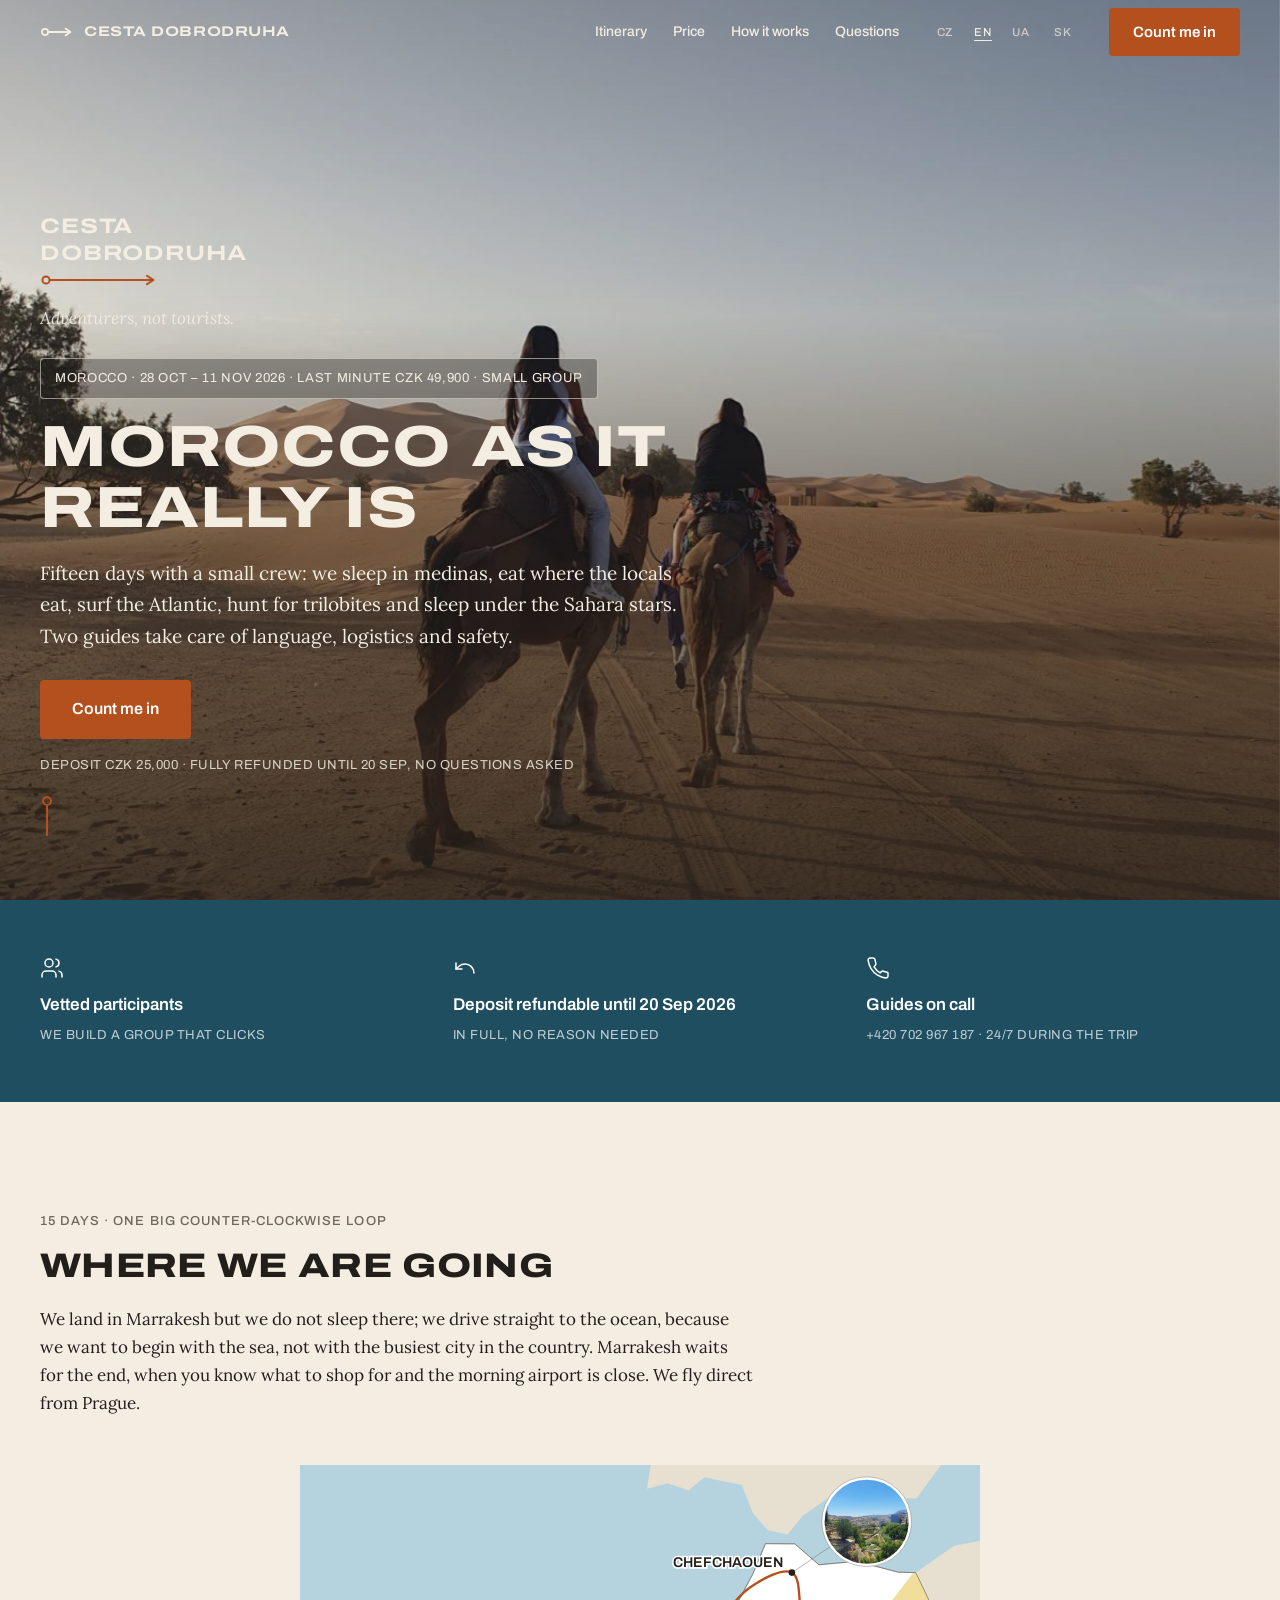
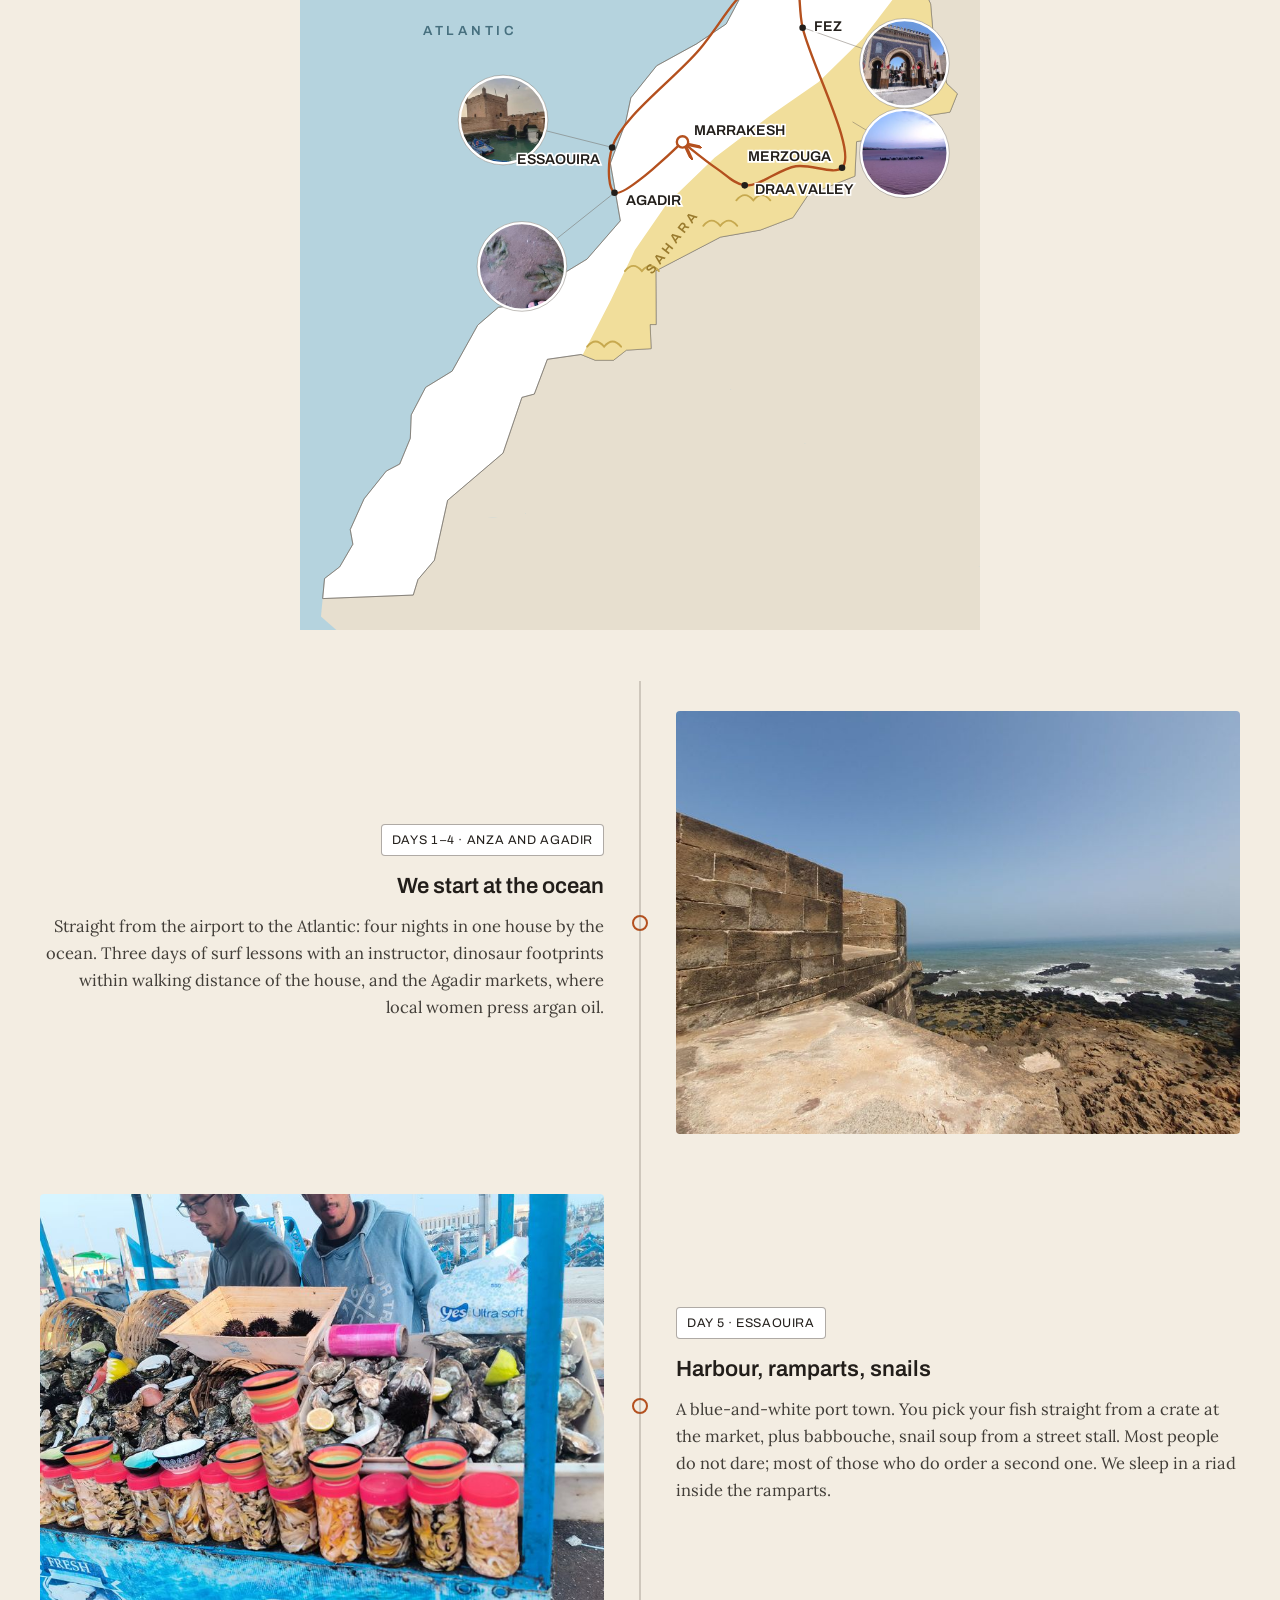
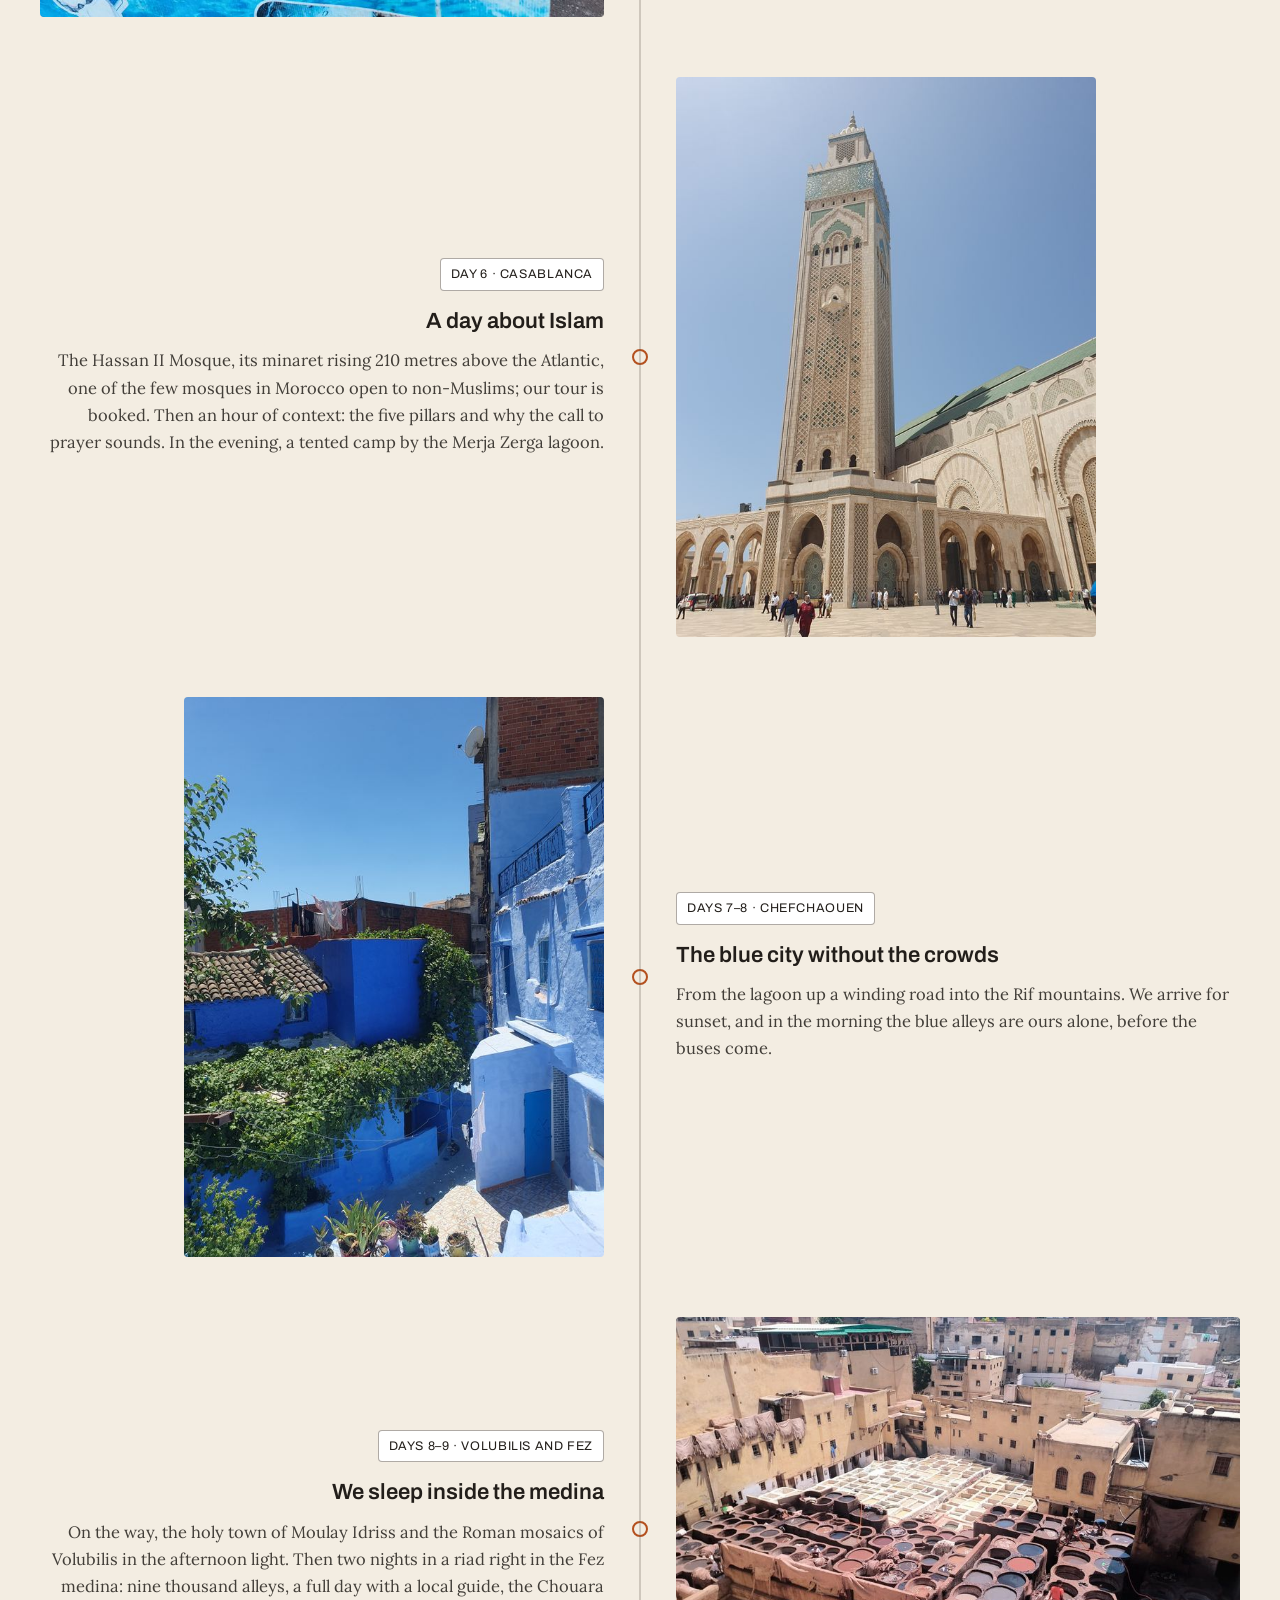
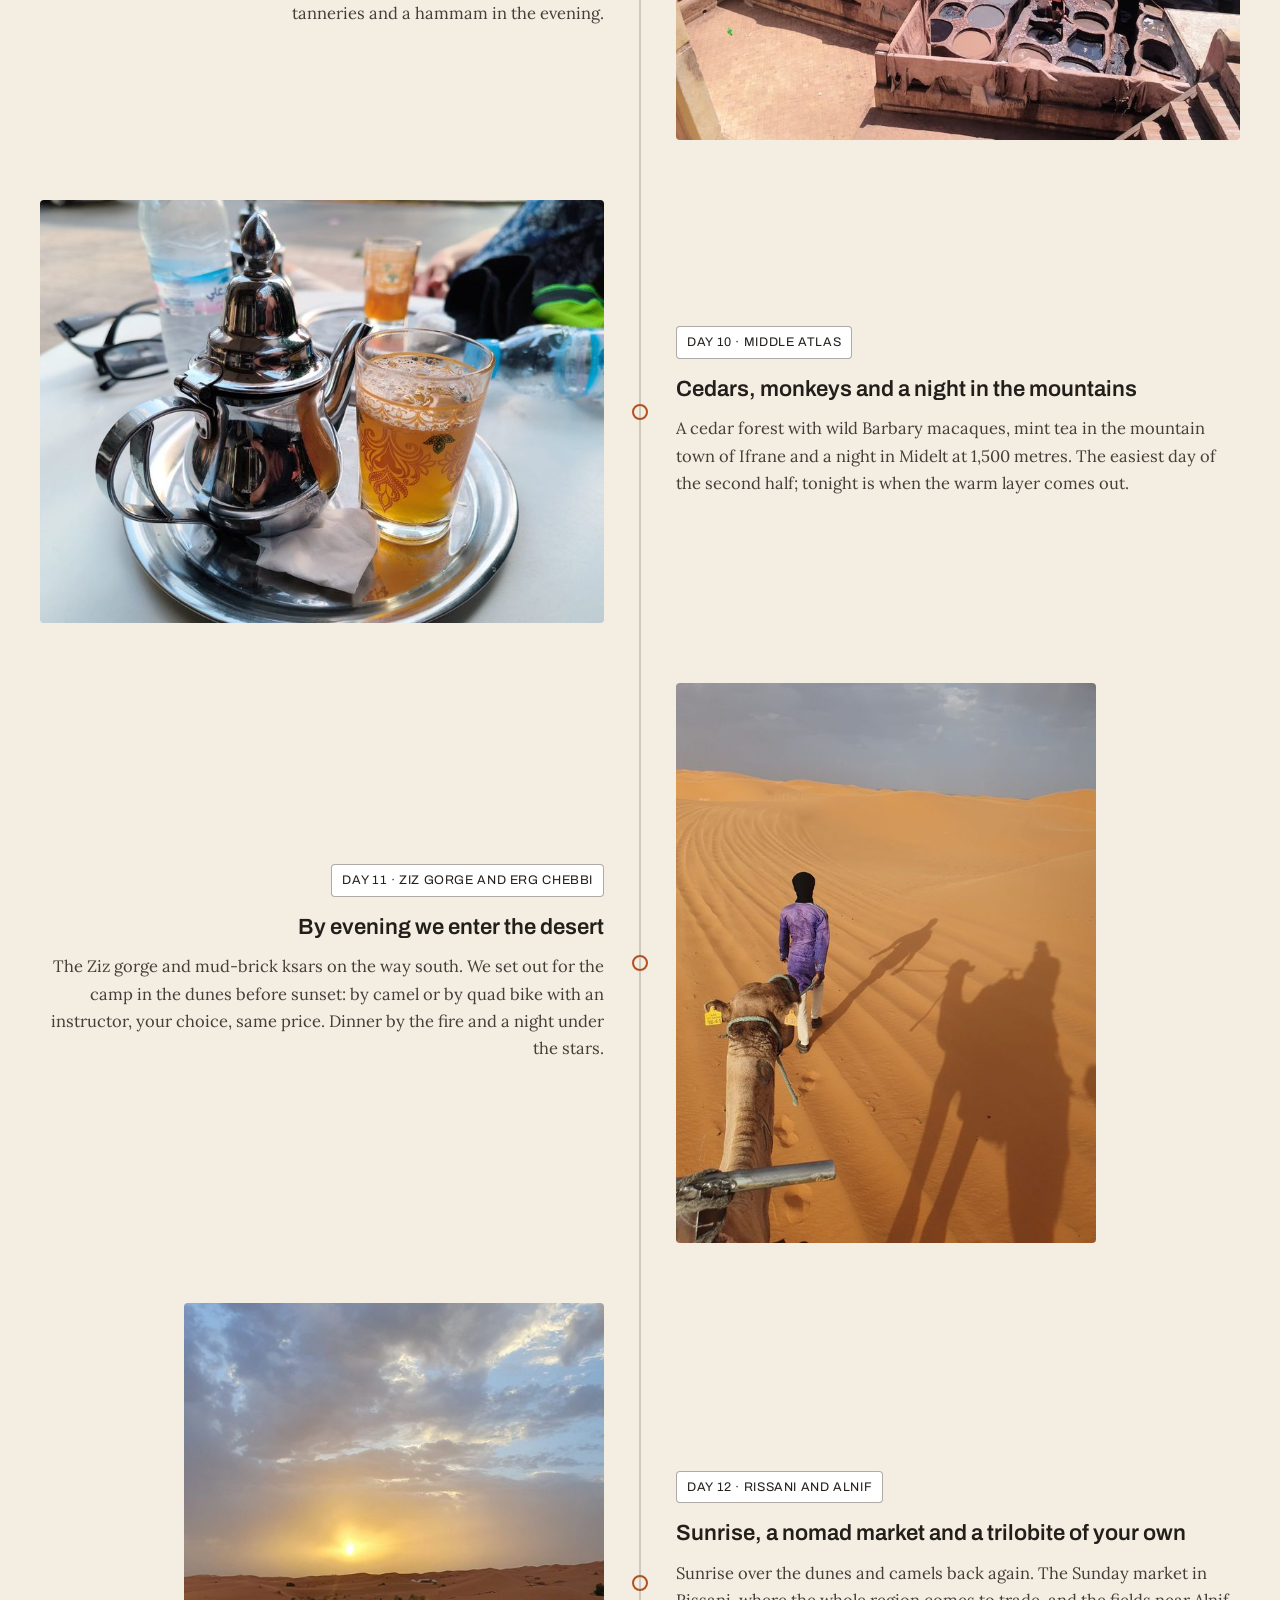
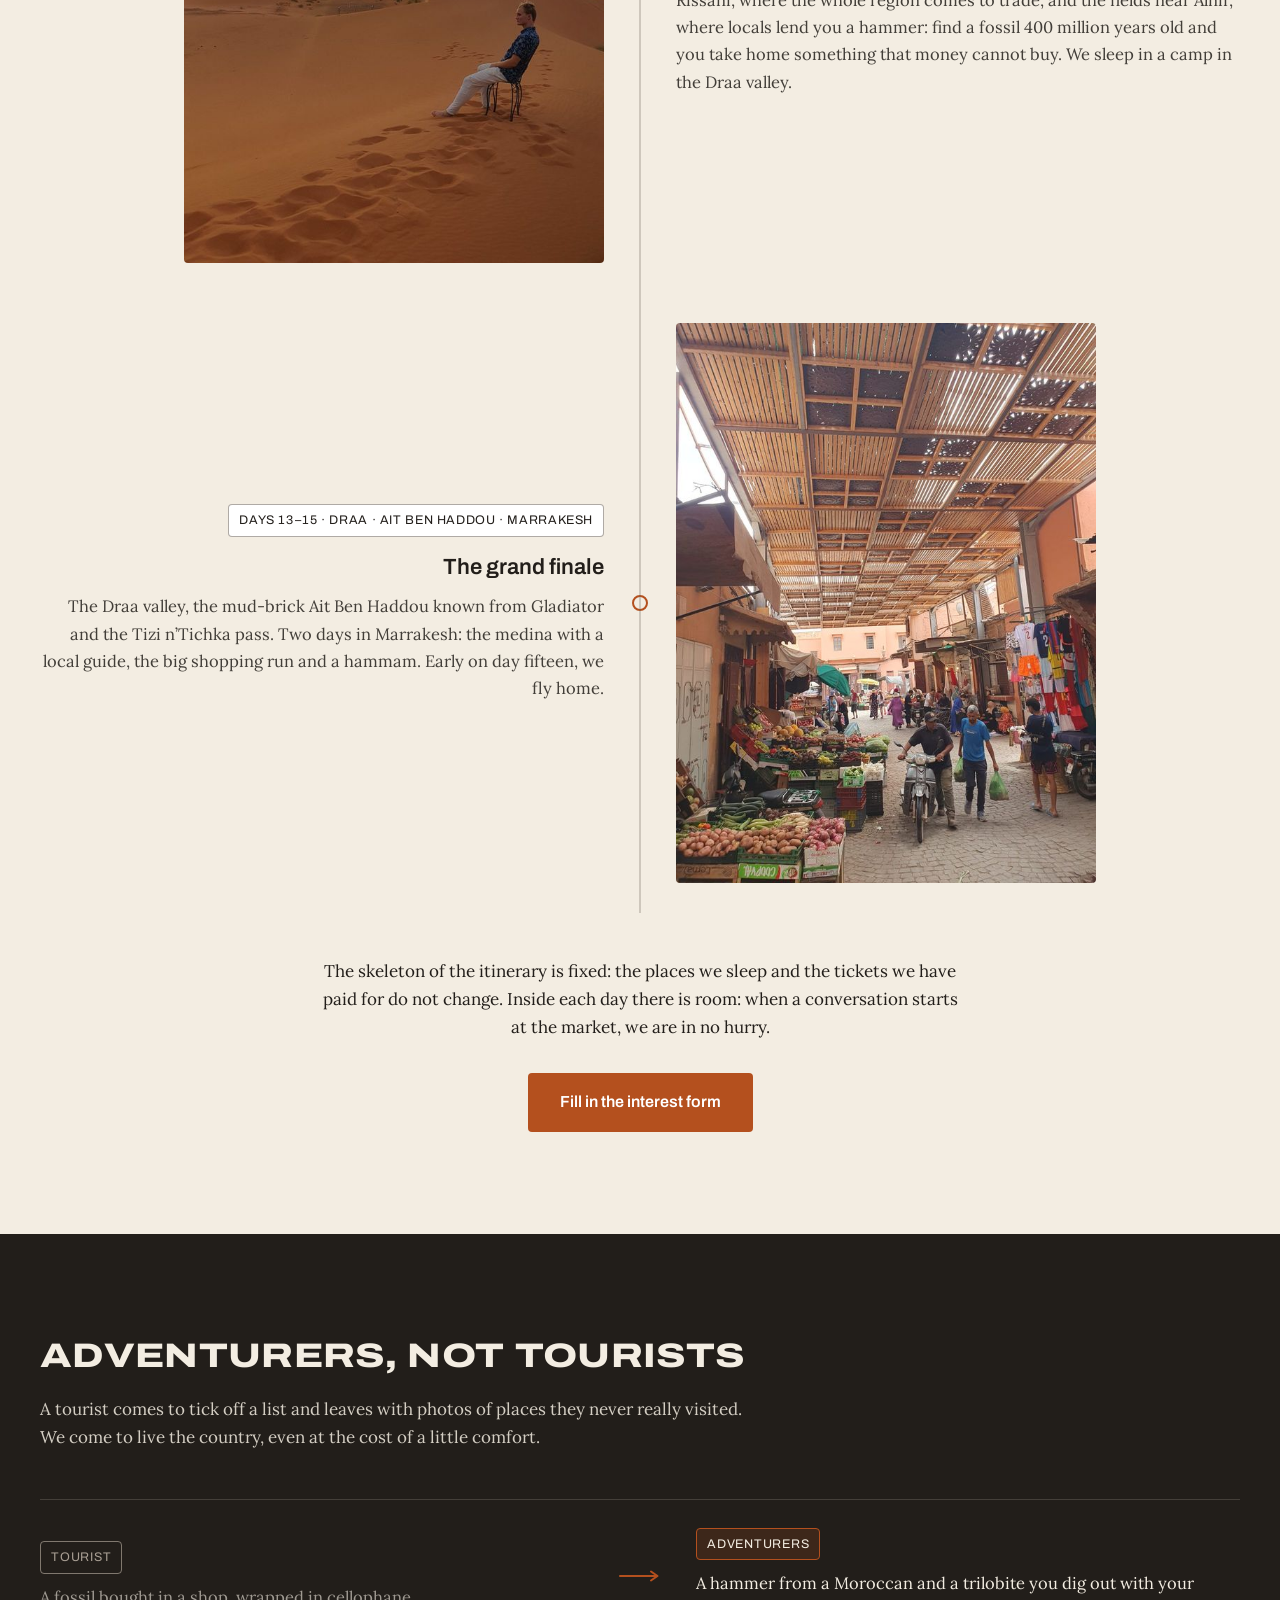
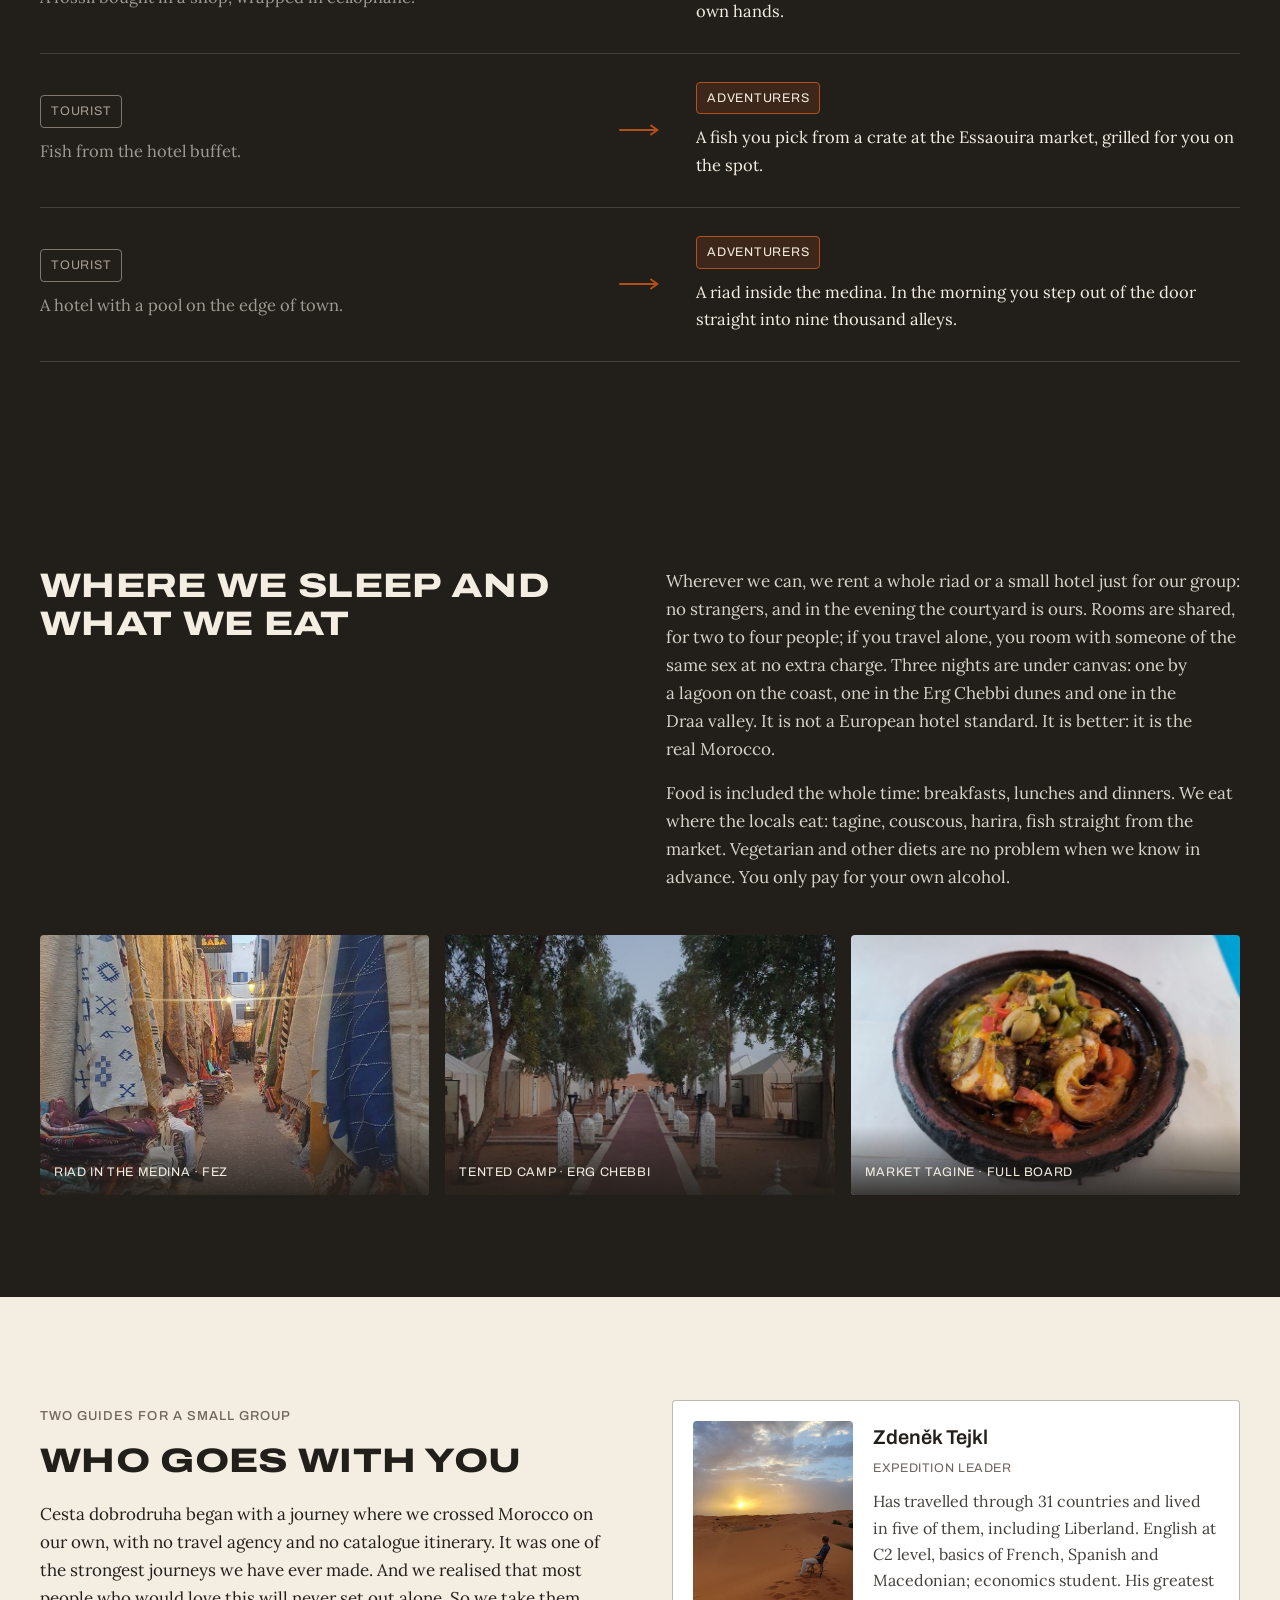
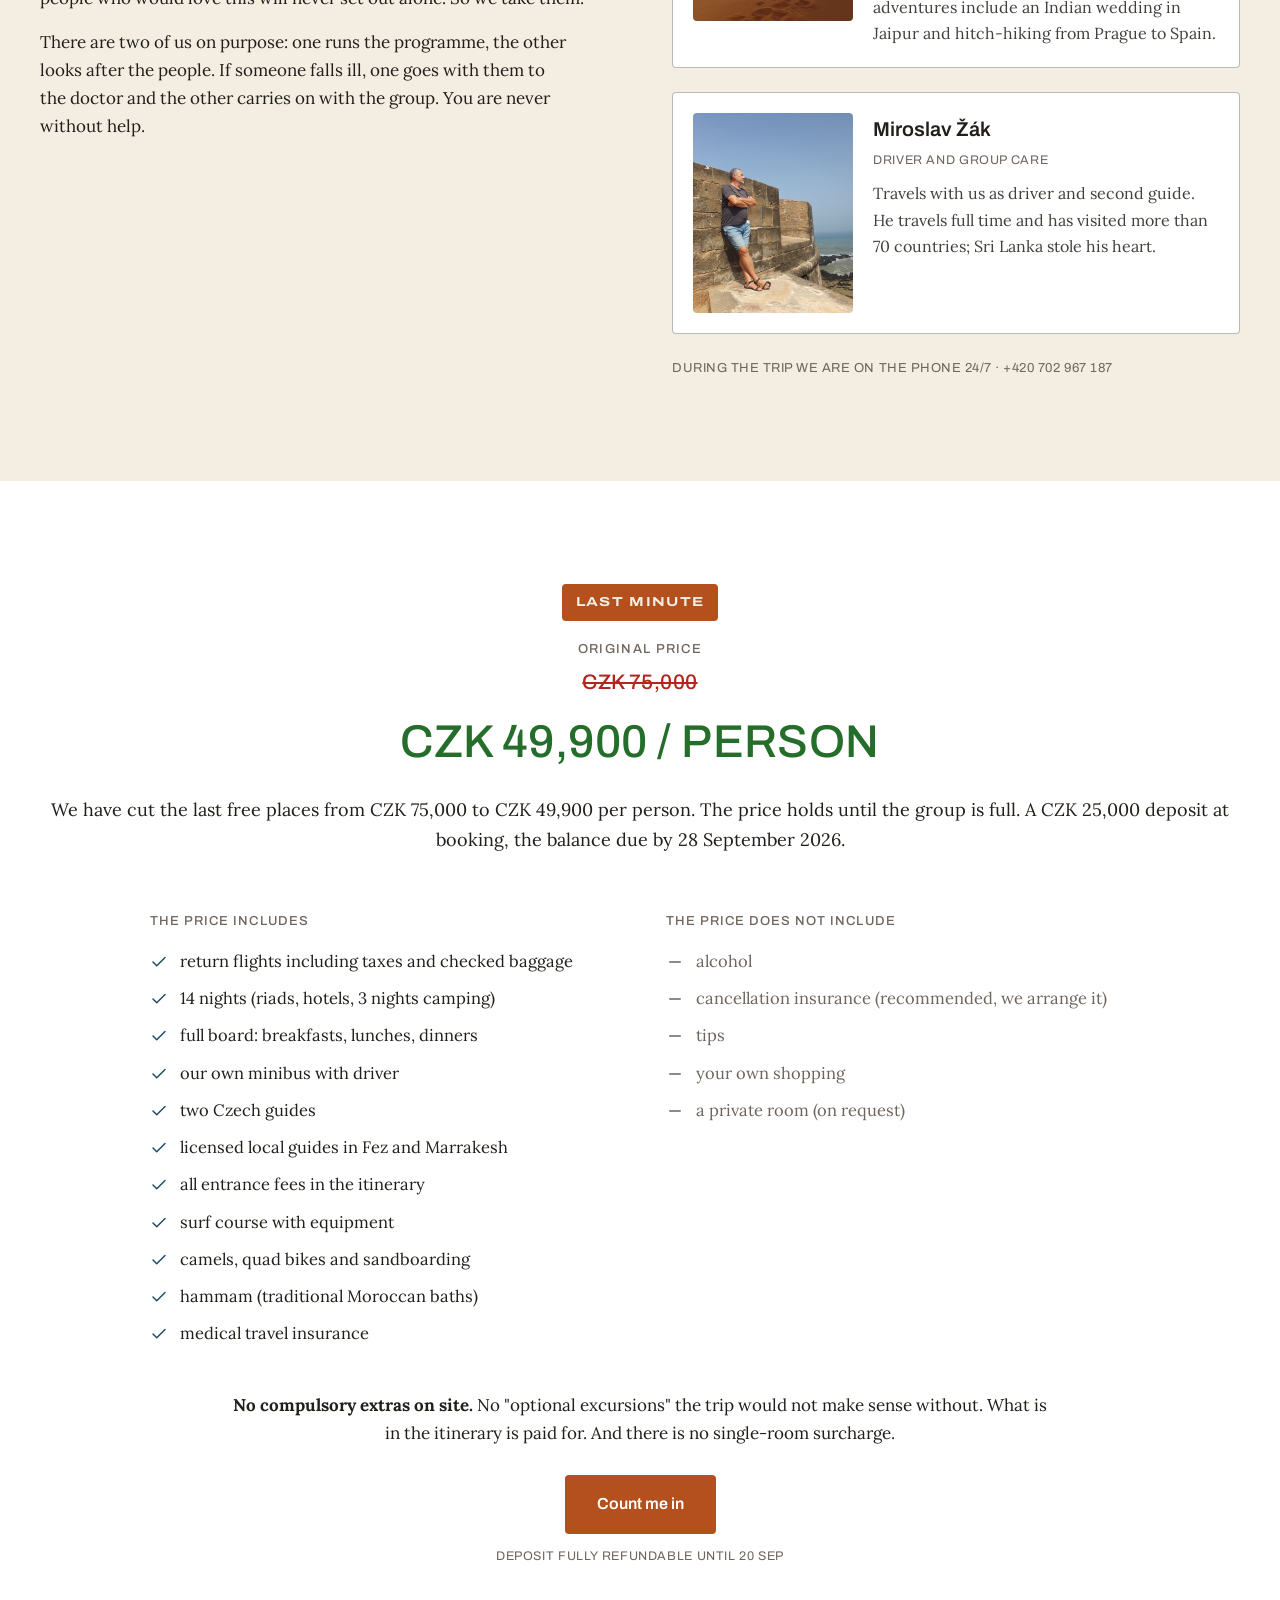
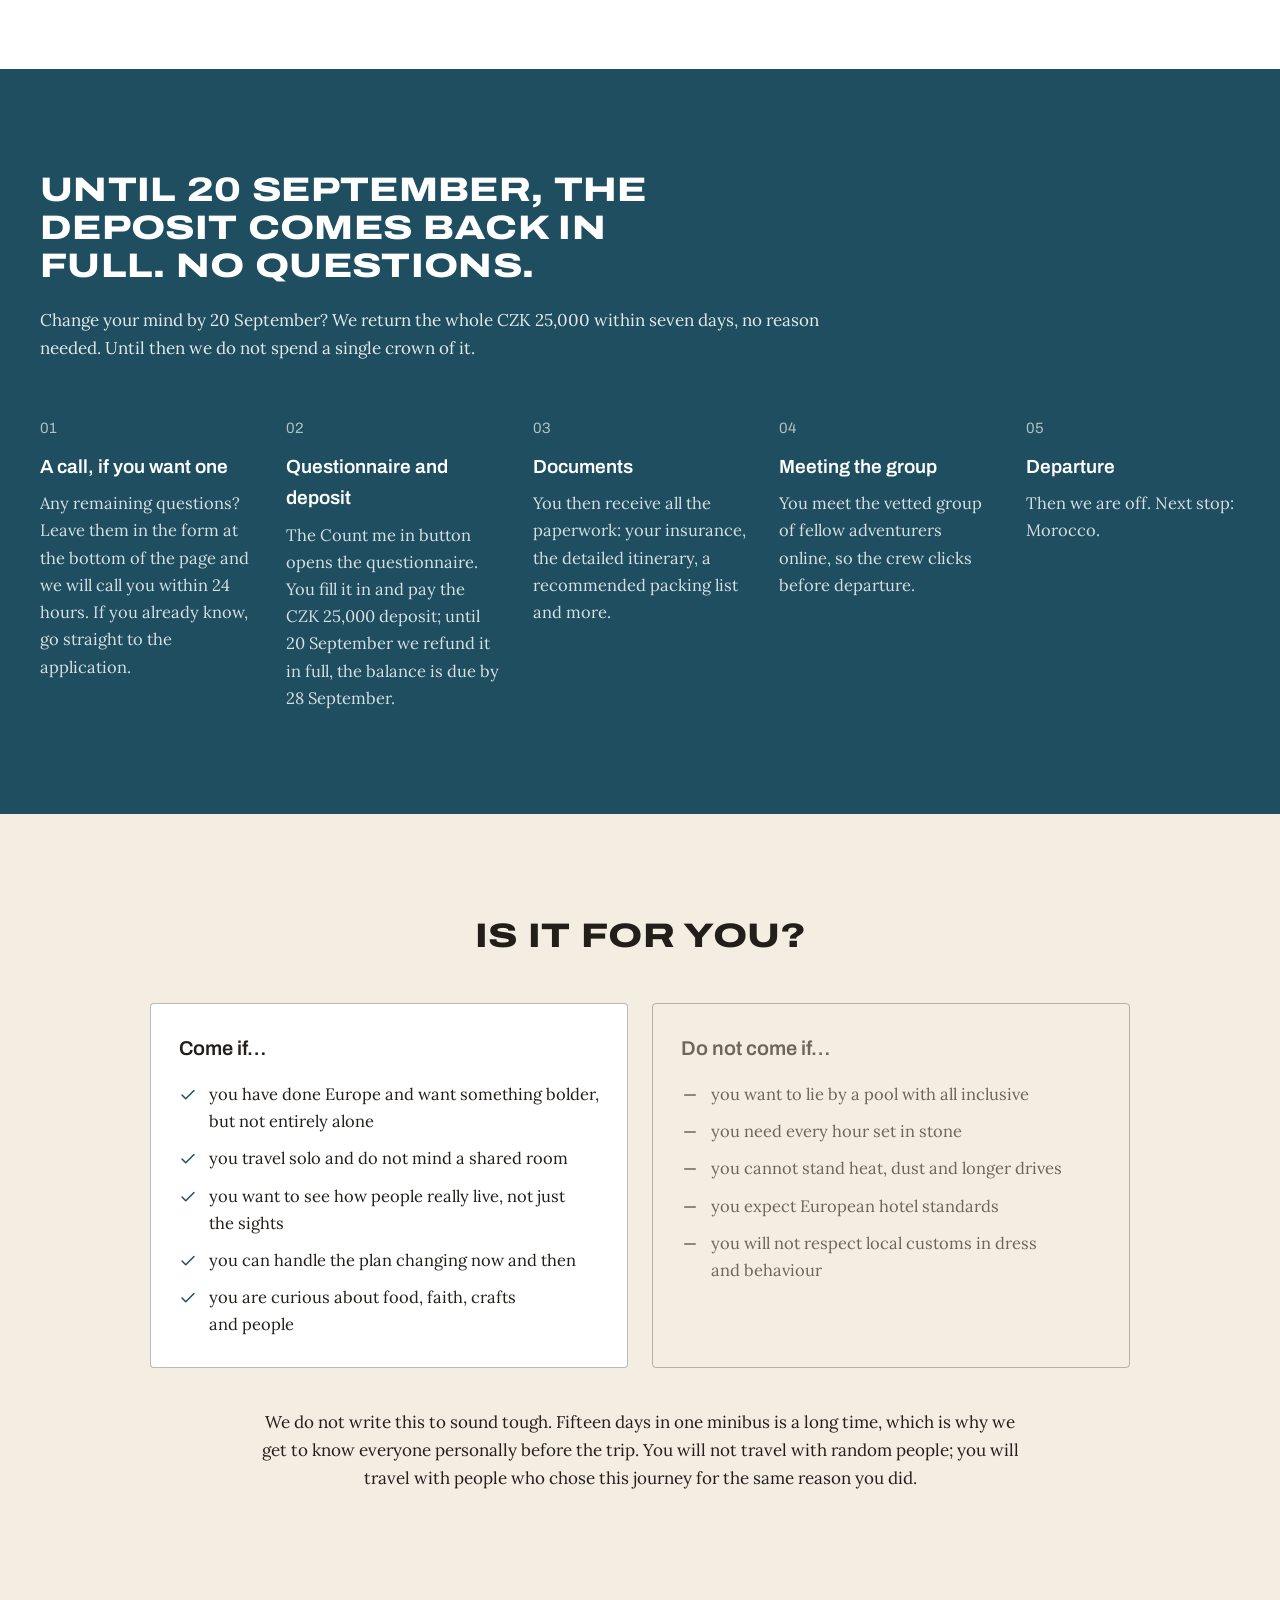
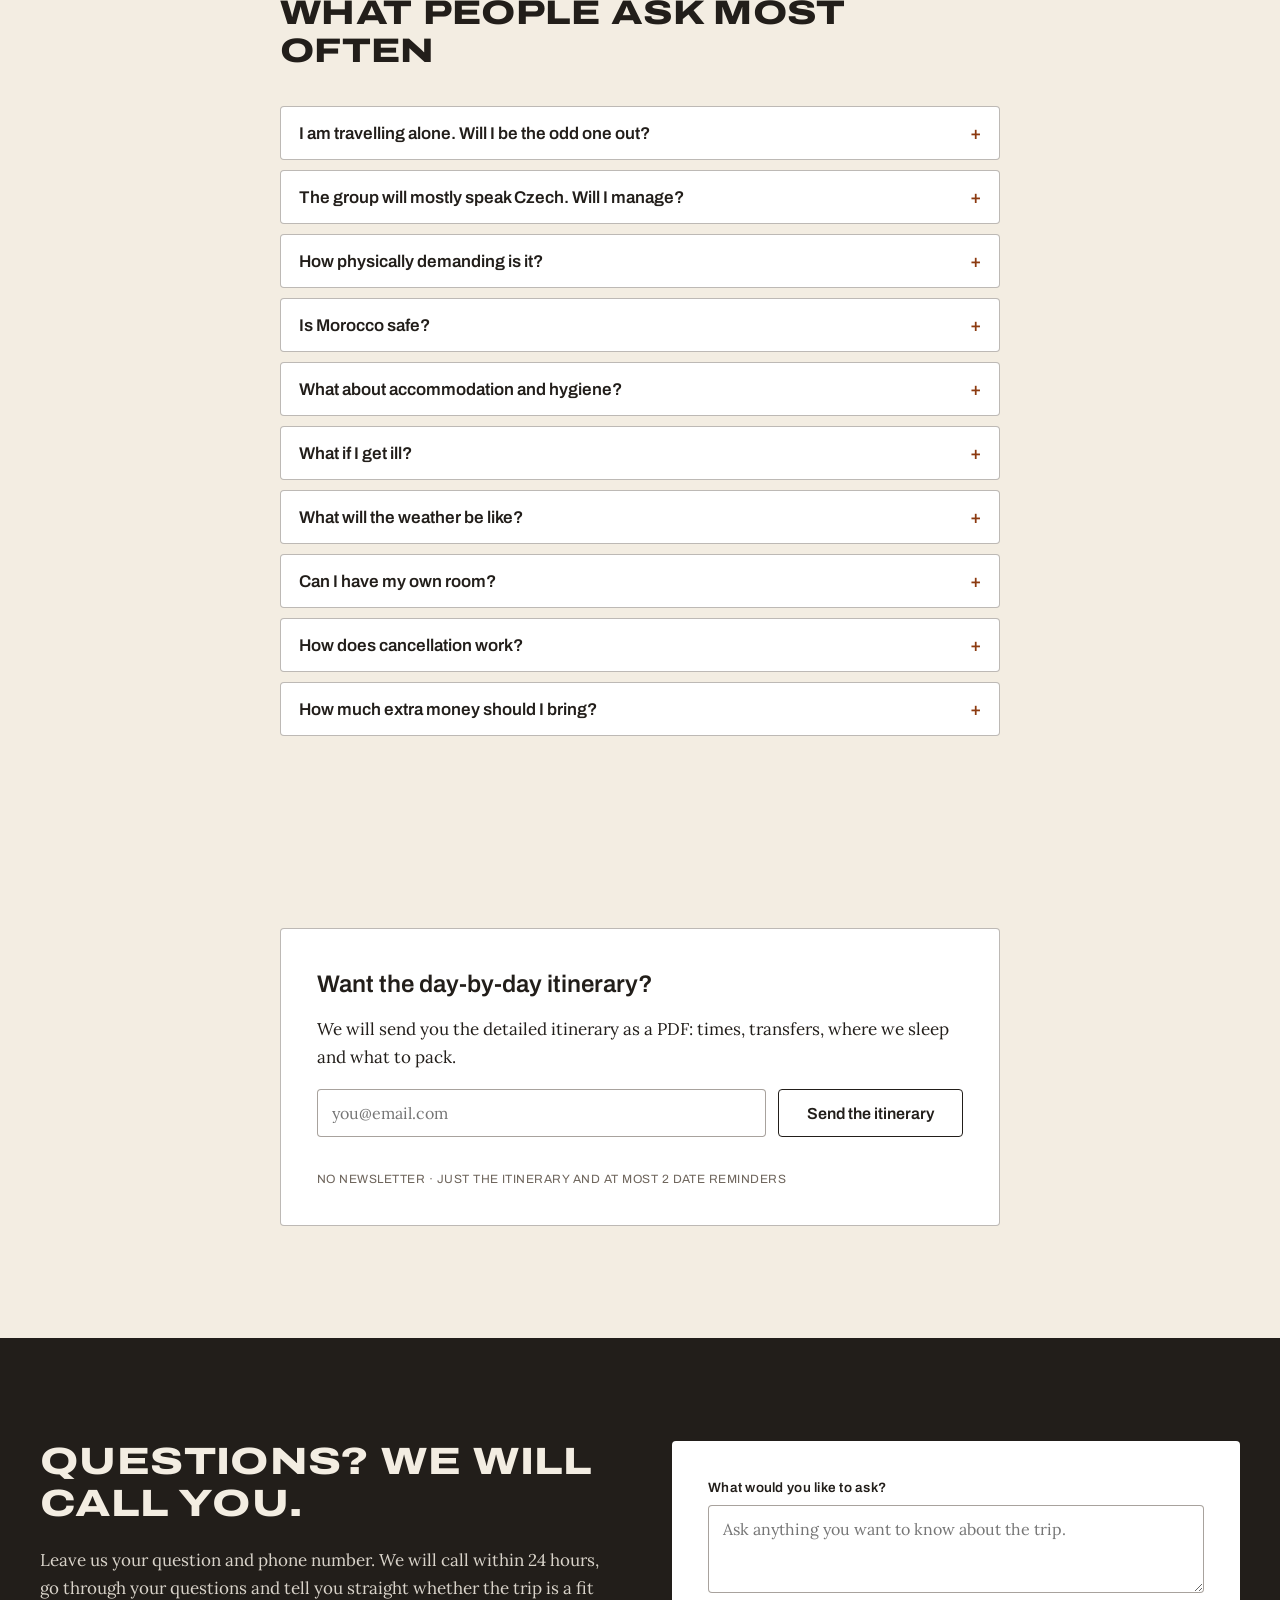
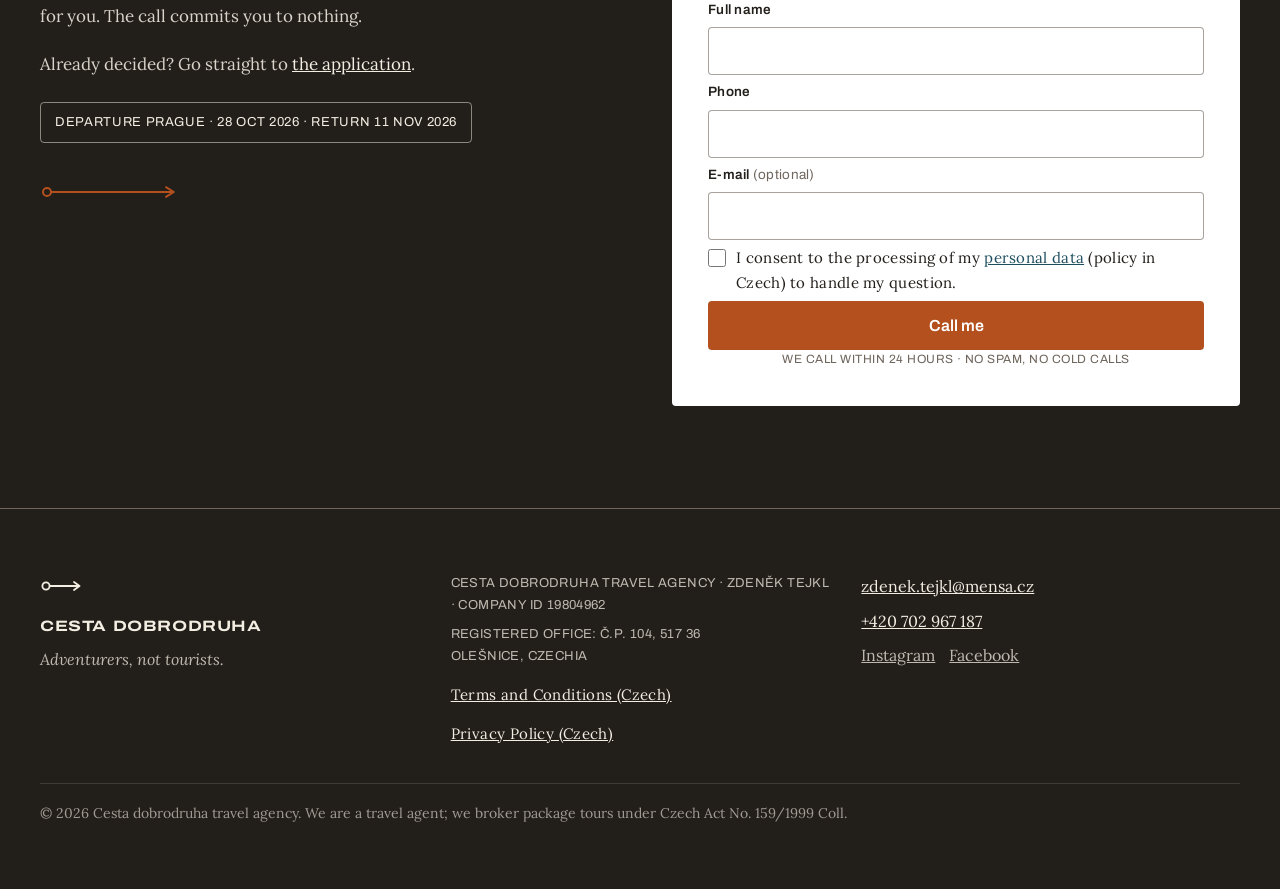
==== commit 92725767: "Audit podle Vercel Web Interface Guidelines: pristupnost a odezva ovladacich prvku Pouzity nove prid" ====
--- a/en/index.html
+++ b/en/index.html
@@ -23,6 +23,8 @@
   <link rel="stylesheet" href="../css/styles.css">
 </head>
 <body>
+<a href="#obsah" class="skip-link">Skip to content</a>
+
 
 <header id="cd-nav" class="nav">
   <div class="nav__inner">
@@ -64,10 +66,10 @@
   </nav>
 </header>
 
-<main>
+<main id="obsah">
 
 <section class="hero">
-  <img src="../assets/hero-velbloudi-800.jpg" srcset="../assets/hero-velbloudi-800.jpg 800w, ../assets/hero-velbloudi.jpg 1200w" sizes="100vw" alt="Two camel riders heading through morning light towards the Erg Chebbi dunes" class="hero__img" fetchpriority="high">
+  <img width="600" height="800" src="../assets/hero-velbloudi-800.jpg" srcset="../assets/hero-velbloudi-800.jpg 800w, ../assets/hero-velbloudi.jpg 1200w" sizes="100vw" alt="Two camel riders heading through morning light towards the Erg Chebbi dunes" class="hero__img" fetchpriority="high">
   <div class="hero__shade" aria-hidden="true"></div>
   <div class="hero__content">
     <div class="hero__brand">
@@ -87,6 +89,7 @@
 </section>
 
 <section class="trust">
+  <h2 class="sr-only">Why travel with us</h2>
   <div class="trust__inner">
     <div class="trust__item">
       <svg width="24" height="24" viewBox="0 0 24 24" fill="none" stroke="currentColor" stroke-width="1.5" stroke-linecap="round" stroke-linejoin="round" aria-hidden="true"><path d="M16 21v-2a4 4 0 0 0-4-4H6a4 4 0 0 0-4 4v2"></path><circle cx="9" cy="7" r="4"></circle><path d="M22 21v-2a4 4 0 0 0-3-3.87"></path><path d="M16 3.13a4 4 0 0 1 0 7.75"></path></svg>
@@ -181,7 +184,7 @@
           <p>Straight from the airport to the Atlantic: four nights in one house by the ocean. Three days of surf lessons with an instructor, dinosaur footprints within walking distance of the house, and the Agadir markets, where local women press argan oil.</p>
         </div>
         <div class="stop__dot" aria-hidden="true"><span></span></div>
-        <img src="../assets/atlantik-hradby-800.jpg" srcset="../assets/atlantik-hradby-800.jpg 800w, ../assets/atlantik-hradby.jpg 1600w" sizes="(max-width: 767px) 92vw, 540px" alt="Stone ramparts above the Atlantic waves" loading="lazy" class="stop__img">
+        <img width="800" height="600" src="../assets/atlantik-hradby-800.jpg" srcset="../assets/atlantik-hradby-800.jpg 800w, ../assets/atlantik-hradby.jpg 1600w" sizes="(max-width: 767px) 92vw, 540px" alt="Stone ramparts above the Atlantic waves" loading="lazy" class="stop__img">
       </div>
 
       <div class="stop stop--right">
@@ -191,7 +194,7 @@
           <p>A blue-and-white port town. You pick your fish straight from a crate at the market, plus babbouche, snail soup from a street stall. Most people do not dare; most of those who do order a second one. We sleep in a riad inside the ramparts.</p>
         </div>
         <div class="stop__dot" aria-hidden="true"><span></span></div>
-        <img src="../assets/rybi-trh-800.jpg" srcset="../assets/rybi-trh-800.jpg 800w, ../assets/rybi-trh.jpg 4096w" sizes="(max-width: 767px) 92vw, 540px" alt="A fish market stall in Essaouira with oysters and sea urchins" loading="lazy" class="stop__img">
+        <img width="800" height="600" src="../assets/rybi-trh-800.jpg" srcset="../assets/rybi-trh-800.jpg 800w, ../assets/rybi-trh.jpg 4096w" sizes="(max-width: 767px) 92vw, 540px" alt="A fish market stall in Essaouira with oysters and sea urchins" loading="lazy" class="stop__img">
       </div>
 
       <div class="stop stop--left">
@@ -201,7 +204,7 @@
           <p>The Hassan II Mosque, its minaret rising 210 metres above the Atlantic, one of the few mosques in Morocco open to non-Muslims; our tour is booked. Then an hour of context: the five pillars and why the call to prayer sounds. In the evening, a tented camp by the Merja Zerga lagoon.</p>
         </div>
         <div class="stop__dot" aria-hidden="true"><span></span></div>
-        <img src="../assets/mesita-hassan-800.jpg" srcset="../assets/mesita-hassan-800.jpg 800w, ../assets/mesita-hassan.jpg 3024w" sizes="(max-width: 767px) 92vw, 540px" alt="The minaret of the Hassan II Mosque against the sky in Casablanca" loading="lazy" class="stop__img stop__img--portrait">
+        <img width="600" height="800" src="../assets/mesita-hassan-800.jpg" srcset="../assets/mesita-hassan-800.jpg 800w, ../assets/mesita-hassan.jpg 3024w" sizes="(max-width: 767px) 92vw, 540px" alt="The minaret of the Hassan II Mosque against the sky in Casablanca" loading="lazy" class="stop__img stop__img--portrait">
       </div>
 
       <div class="stop stop--right">
@@ -211,7 +214,7 @@
           <p>From the lagoon up a winding road into the Rif mountains. We arrive for sunset, and in the morning the blue alleys are ours alone, before the buses come.</p>
         </div>
         <div class="stop__dot" aria-hidden="true"><span></span></div>
-        <img src="../assets/chefchaouen-mesto-800.jpg" srcset="../assets/chefchaouen-mesto-800.jpg 800w, ../assets/chefchaouen-mesto.jpg 3024w" sizes="(max-width: 767px) 92vw, 540px" alt="Blue houses of Chefchaouen with greenery and medina rooftops" loading="lazy" class="stop__img stop__img--portrait">
+        <img width="600" height="800" src="../assets/chefchaouen-mesto-800.jpg" srcset="../assets/chefchaouen-mesto-800.jpg 800w, ../assets/chefchaouen-mesto.jpg 3024w" sizes="(max-width: 767px) 92vw, 540px" alt="Blue houses of Chefchaouen with greenery and medina rooftops" loading="lazy" class="stop__img stop__img--portrait">
       </div>
 
       <div class="stop stop--left">
@@ -221,7 +224,7 @@
           <p>On the way, the holy town of Moulay Idriss and the Roman mosaics of Volubilis in the afternoon light. Then two nights in a riad right in the Fez medina: nine thousand alleys, a full day with a local guide, the Chouara tanneries and a hammam in the evening.</p>
         </div>
         <div class="stop__dot" aria-hidden="true"><span></span></div>
-        <img src="../assets/fes-kozeluzny-800.jpg" srcset="../assets/fes-kozeluzny-800.jpg 800w, ../assets/fes-kozeluzny.jpg 1600w" sizes="(max-width: 767px) 92vw, 540px" alt="The stone vats of the Chouara tanneries in Fez seen from a rooftop" loading="lazy" class="stop__img">
+        <img width="800" height="600" src="../assets/fes-kozeluzny-800.jpg" srcset="../assets/fes-kozeluzny-800.jpg 800w, ../assets/fes-kozeluzny.jpg 1600w" sizes="(max-width: 767px) 92vw, 540px" alt="The stone vats of the Chouara tanneries in Fez seen from a rooftop" loading="lazy" class="stop__img">
       </div>
 
       <div class="stop stop--right">
@@ -231,7 +234,7 @@
           <p>A cedar forest with wild Barbary macaques, mint tea in the mountain town of Ifrane and a night in Midelt at 1,500 metres. The easiest day of the second half; tonight is when the warm layer comes out.</p>
         </div>
         <div class="stop__dot" aria-hidden="true"><span></span></div>
-        <img src="../assets/matovy-caj-800.jpg" srcset="../assets/matovy-caj-800.jpg 800w, ../assets/matovy-caj.jpg 1600w" sizes="(max-width: 767px) 92vw, 540px" alt="A pot of mint tea with glasses on a tray" loading="lazy" class="stop__img">
+        <img width="800" height="600" src="../assets/matovy-caj-800.jpg" srcset="../assets/matovy-caj-800.jpg 800w, ../assets/matovy-caj.jpg 1600w" sizes="(max-width: 767px) 92vw, 540px" alt="A pot of mint tea with glasses on a tray" loading="lazy" class="stop__img">
       </div>
 
       <div class="stop stop--left">
@@ -241,7 +244,7 @@
           <p>The Ziz gorge and mud-brick ksars on the way south. We set out for the camp in the dunes before sunset: by camel or by quad bike with an instructor, your choice, same price. Dinner by the fire and a night under the stars.</p>
         </div>
         <div class="stop__dot" aria-hidden="true"><span></span></div>
-        <img src="../assets/velbloud-duny-800.jpg" srcset="../assets/velbloud-duny-800.jpg 800w, ../assets/velbloud-duny.jpg 1200w" sizes="(max-width: 767px) 92vw, 540px" alt="View from camel-back over the Erg Chebbi dunes with long shadows" loading="lazy" class="stop__img stop__img--portrait">
+        <img width="600" height="800" src="../assets/velbloud-duny-800.jpg" srcset="../assets/velbloud-duny-800.jpg 800w, ../assets/velbloud-duny.jpg 1200w" sizes="(max-width: 767px) 92vw, 540px" alt="View from camel-back over the Erg Chebbi dunes with long shadows" loading="lazy" class="stop__img stop__img--portrait">
       </div>
 
       <div class="stop stop--right">
@@ -251,7 +254,7 @@
           <p>Sunrise over the dunes and camels back again. The Sunday market in Rissani, where the whole region comes to trade, and the fields near Alnif, where locals lend you a hammer: find a fossil 400 million years old and you take home something that money cannot buy. We sleep in a camp in the Draa valley.</p>
         </div>
         <div class="stop__dot" aria-hidden="true"><span></span></div>
-        <img src="../assets/poust-zapad-800.jpg" srcset="../assets/poust-zapad-800.jpg 600w, ../assets/poust-zapad.jpg 1200w" sizes="(max-width: 767px) 92vw, 540px" alt="The sun low over the Erg Chebbi dunes and footprints in the sand" loading="lazy" class="stop__img stop__img--portrait">
+        <img width="600" height="800" src="../assets/poust-zapad-800.jpg" srcset="../assets/poust-zapad-800.jpg 600w, ../assets/poust-zapad.jpg 1200w" sizes="(max-width: 767px) 92vw, 540px" alt="The sun low over the Erg Chebbi dunes and footprints in the sand" loading="lazy" class="stop__img stop__img--portrait">
       </div>
 
       <div class="stop stop--left">
@@ -261,7 +264,7 @@
           <p>The Draa valley, the mud-brick Ait Ben Haddou known from Gladiator and the Tizi n&#8217;Tichka pass. Two days in Marrakesh: the medina with a local guide, the big shopping run and a hammam. Early on day fifteen, we fly home.</p>
         </div>
         <div class="stop__dot" aria-hidden="true"><span></span></div>
-        <img src="../assets/marrakes-souk-800.jpg" srcset="../assets/marrakes-souk-800.jpg 800w, ../assets/marrakes-souk.jpg 1200w" sizes="(max-width: 767px) 92vw, 540px" alt="A covered souk in Marrakesh full of stalls" loading="lazy" class="stop__img stop__img--portrait">
+        <img width="600" height="800" src="../assets/marrakes-souk-800.jpg" srcset="../assets/marrakes-souk-800.jpg 800w, ../assets/marrakes-souk.jpg 1200w" sizes="(max-width: 767px) 92vw, 540px" alt="A covered souk in Marrakesh full of stalls" loading="lazy" class="stop__img stop__img--portrait">
       </div>
     </div>
     <p class="program__outro">The skeleton of the itinerary is fixed: the places we sleep and the tickets we have paid for do not change. Inside each day there is room: when a conversation starts at the market, we are in no hurry.</p>
@@ -324,15 +327,15 @@
     </div>
     <div class="stay__photos">
       <figure>
-        <img src="../assets/medina-vecer-800.jpg" srcset="../assets/medina-vecer-800.jpg 800w, ../assets/medina-vecer.jpg 1200w" sizes="(max-width: 767px) 92vw, 380px" alt="An evening medina alley in warm lantern light" loading="lazy">
+        <img width="600" height="800" src="../assets/medina-vecer-800.jpg" srcset="../assets/medina-vecer-800.jpg 800w, ../assets/medina-vecer.jpg 1200w" sizes="(max-width: 767px) 92vw, 380px" alt="An evening medina alley in warm lantern light" loading="lazy">
         <figcaption>RIAD IN THE MEDINA · FEZ</figcaption>
       </figure>
       <figure>
-        <img src="../assets/kemp-stan-800.jpg" srcset="../assets/kemp-stan-800.jpg 800w, ../assets/kemp-stan.jpg 3024w" sizes="(max-width: 767px) 92vw, 380px" alt="The tented camp in Erg Chebbi at dusk with lanterns along the path" loading="lazy">
+        <img width="800" height="533" src="../assets/kemp-stan-800.jpg" srcset="../assets/kemp-stan-800.jpg 800w, ../assets/kemp-stan.jpg 3024w" sizes="(max-width: 767px) 92vw, 380px" alt="The tented camp in Erg Chebbi at dusk with lanterns along the path" loading="lazy">
         <figcaption>TENTED CAMP · ERG CHEBBI</figcaption>
       </figure>
       <figure>
-        <img src="../assets/tajine-agadir-800.jpg" srcset="../assets/tajine-agadir-800.jpg 800w, ../assets/tajine-agadir.jpg 3024w" sizes="(max-width: 767px) 92vw, 380px" alt="A fish tagine with vegetables and olives at the Agadir market" loading="lazy">
+        <img width="800" height="533" src="../assets/tajine-agadir-800.jpg" srcset="../assets/tajine-agadir-800.jpg 800w, ../assets/tajine-agadir.jpg 3024w" sizes="(max-width: 767px) 92vw, 380px" alt="A fish tagine with vegetables and olives at the Agadir market" loading="lazy">
         <figcaption>MARKET TAGINE · FULL BOARD</figcaption>
       </figure>
     </div>
@@ -349,7 +352,7 @@
     </div>
     <div class="guides__cards">
       <div class="card guide">
-        <img src="../assets/pruvodce-zdenek-800.jpg" srcset="../assets/pruvodce-zdenek-800.jpg 800w, ../assets/pruvodce-zdenek.jpg 3024w" sizes="160px" alt="Zdeněk Tejkl on a dune crest in Erg Chebbi at sunset" loading="lazy" class="guide__img">
+        <img width="640" height="800" src="../assets/pruvodce-zdenek-800.jpg" srcset="../assets/pruvodce-zdenek-800.jpg 800w, ../assets/pruvodce-zdenek.jpg 3024w" sizes="160px" alt="Zdeněk Tejkl on a dune crest in Erg Chebbi at sunset" loading="lazy" class="guide__img">
         <div>
           <h3>Zdeněk Tejkl</h3>
           <span class="guide__role">EXPEDITION LEADER</span>
@@ -357,7 +360,7 @@
         </div>
       </div>
       <div class="card guide">
-        <img src="../assets/pruvodce-miroslav-800.jpg" srcset="../assets/pruvodce-miroslav-800.jpg 800w, ../assets/pruvodce-miroslav.jpg 3024w" sizes="160px" alt="Miroslav Žák on the Essaouira ramparts above the Atlantic" loading="lazy" class="guide__img">
+        <img width="640" height="800" src="../assets/pruvodce-miroslav-800.jpg" srcset="../assets/pruvodce-miroslav-800.jpg 800w, ../assets/pruvodce-miroslav.jpg 3024w" sizes="160px" alt="Miroslav Žák on the Essaouira ramparts above the Atlantic" loading="lazy" class="guide__img">
         <div>
           <h3>Miroslav Žák</h3>
           <span class="guide__role">DRIVER AND GROUP CARE</span>
--- a/css/styles.css
+++ b/css/styles.css
@@ -35,7 +35,49 @@
   overflow-x: clip;
 }
 
-img { display: block; max-width: 100%; }
+/* height: auto je nutné, protože obrázky mají v HTML uvedené width a height
+   kvůli rezervaci místa; bez něj by se při zmenšení deformovaly */
+img { display: block; max-width: 100%; height: auto; }
+
+/* Text jen pro odečítače obrazovky: vizuálně skrytý, ale čitelný pro
+   asistivní technologie. Slouží k doplnění nadpisů, které návrh nezobrazuje. */
+.sr-only {
+  position: absolute;
+  width: 1px;
+  height: 1px;
+  padding: 0;
+  margin: -1px;
+  overflow: hidden;
+  clip: rect(0, 0, 0, 0);
+  white-space: nowrap;
+  border: 0;
+}
+
+/* Odkaz pro přeskočení navigace: schovaný, dokud na něj někdo nepřejde
+   tabulátorem. Bez něj musí uživatel klávesnice na každé stránce
+   proklikat celé menu, než se dostane k obsahu. */
+.skip-link {
+  position: absolute;
+  left: 8px;
+  top: -60px;
+  z-index: 100;
+  background: var(--cd-uhel);
+  color: var(--cd-pisek);
+  font-family: var(--cd-font-display);
+  font-weight: 600;
+  font-size: 14px;
+  padding: 10px 16px;
+  border-radius: var(--cd-radius);
+  text-decoration: none;
+  transition: top 0.15s ease;
+}
+
+.skip-link:focus {
+  top: 8px;
+  color: var(--cd-pisek);
+  outline: 2px solid var(--cd-terakota);
+  outline-offset: 2px;
+}
 [hidden] { display: none !important; }
 a { color: var(--cd-hlubina); }
 a:hover { color: var(--cd-terakota-tmava); }
@@ -78,7 +120,13 @@
   border: none;
   cursor: pointer;
   white-space: nowrap;
-}
+  /* ruší prodlevu 300 ms, kterou některé mobilní prohlížeče čekají na dvojklik */
+  touch-action: manipulation;
+  transition: background 0.18s ease, color 0.18s ease, transform 0.08s ease;
+}
+
+/* hmatová odezva na stisk, hlavně na dotykových zařízeních, kde hover není */
+.btn:active { transform: translateY(1px); }
 
 .btn--primary { background: var(--cd-terakota); color: var(--cd-bila); }
 .btn--primary:hover { background: var(--cd-terakota-tmava); color: var(--cd-bila); }
@@ -238,6 +286,16 @@
 
 .nav__langs--solo { margin-left: auto; }
 
+/* dotyková plocha alespoň 32 px, ačkoli text je malý (WCAG 2.5.8) */
+.nav__langs a:not(.btn),
+.nav__langs .is-active {
+  display: inline-flex;
+  align-items: center;
+  justify-content: center;
+  min-width: 32px;
+  min-height: 32px;
+}
+
 .nav__langs a:not(.btn) { padding: 4px 4px; opacity: 0.7; }
 .nav__langs a:not(.btn):hover { opacity: 1; }
 .nav__langs .is-active { opacity: 1; text-decoration: underline; text-underline-offset: 4px; }
@@ -302,9 +360,14 @@
 
 .nav__menu a.nav__menu-last { border-bottom: none; }
 
-@media (max-width: 767px) {
+/* Plná lišta potřebuje 888 px v češtině a 981 px v ukrajinštině; pod 1024 px
+   se nevejde a ořezávala by tlačítko, proto se do té šířky používá burger. */
+@media (max-width: 1023px) {
   .nav__links { display: none; }
   .nav__mobile { display: flex; gap: 10px; }
+}
+
+@media (max-width: 767px) {
   .nav__inner { gap: 10px; padding: 0 14px; }
   .nav__logo { gap: 7px; }
   .nav__logo svg { width: 28px; }
@@ -1157,7 +1220,9 @@
 .apply {
   background: var(--cd-uhel);
   padding: calc(var(--nav-h) + clamp(28px, 5vw, 56px)) 24px clamp(64px, 9vw, 112px);
+  /* dvh místo vh: na iOS Safari se stránka nepřepočítává při skrytí adresního řádku */
   min-height: 100vh;
+  min-height: 100dvh;
   box-sizing: border-box;
 }
 
@@ -1211,6 +1276,8 @@
   display: flex;
   gap: 8px;
   align-items: center;
+  /* alespoň 24 px na výšku, aby se dalo pohodlně trefit prstem (WCAG 2.5.8) */
+  min-height: 24px;
   font-family: var(--cd-font-text);
   font-weight: 400;
   font-size: 15.5px;
@@ -1279,6 +1346,7 @@
 .final__route { margin-top: 36px; }
 
 .final__card {
+  box-sizing: border-box;
   background: var(--cd-bila);
   color: var(--cd-uhel);
   border-radius: var(--cd-radius);
@@ -1348,6 +1416,9 @@
 
 .pay-box strong { font-weight: 500; color: var(--cd-terakota-tmava); }
 
+/* h2 na stránce přihlášky, h3 v sekci s dotazem na hlavní stránce:
+   na obou místech jde o stejný nadpis potvrzení */
+.final__sent h2,
 .final__sent h3 {
   font-family: var(--cd-font-display);
   font-weight: 600;
@@ -1617,6 +1688,9 @@
     transition: opacity 0.45s ease;
   }
   .hero__img { animation: none; }
+  /* barva se stále mění, jen bez posunu tlačítka */
+  .btn { transition: background 0.18s ease, color 0.18s ease; }
+  .btn:active { transform: none; }
 }
 
 .guide__img {
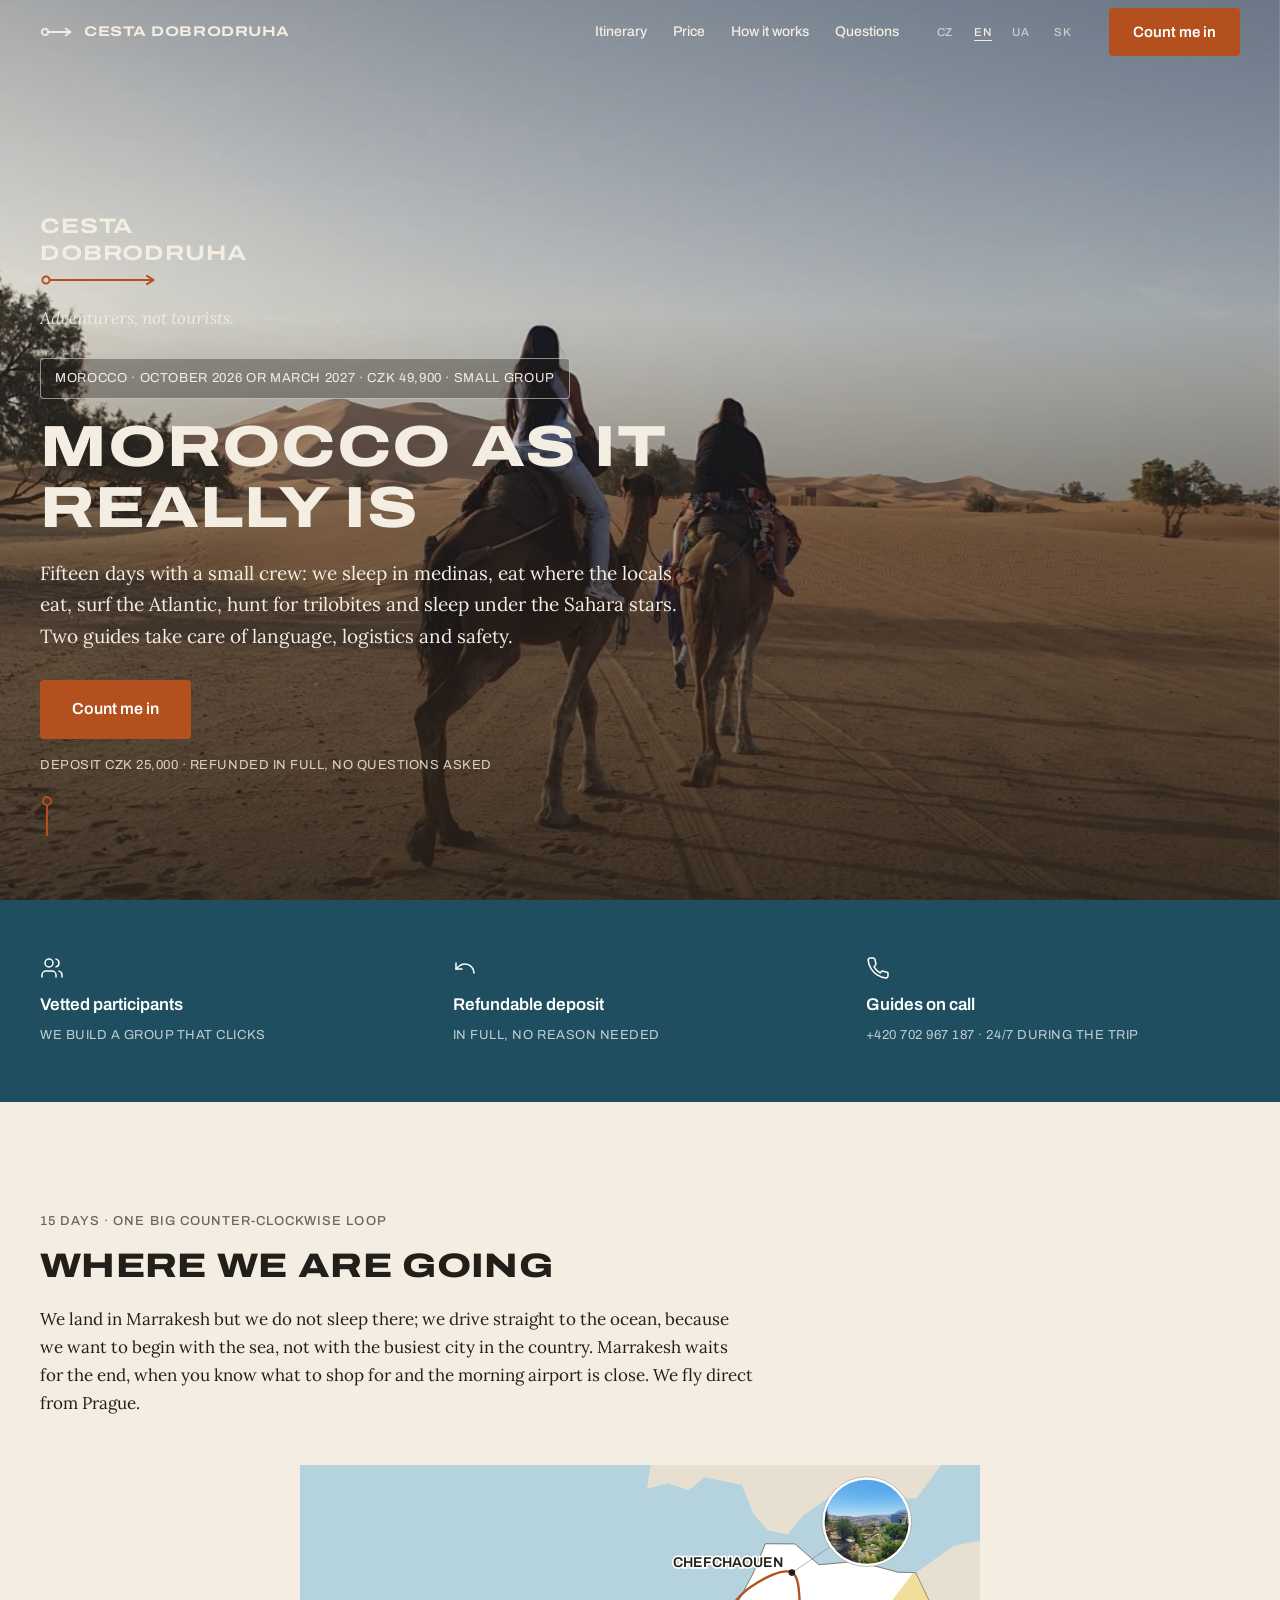
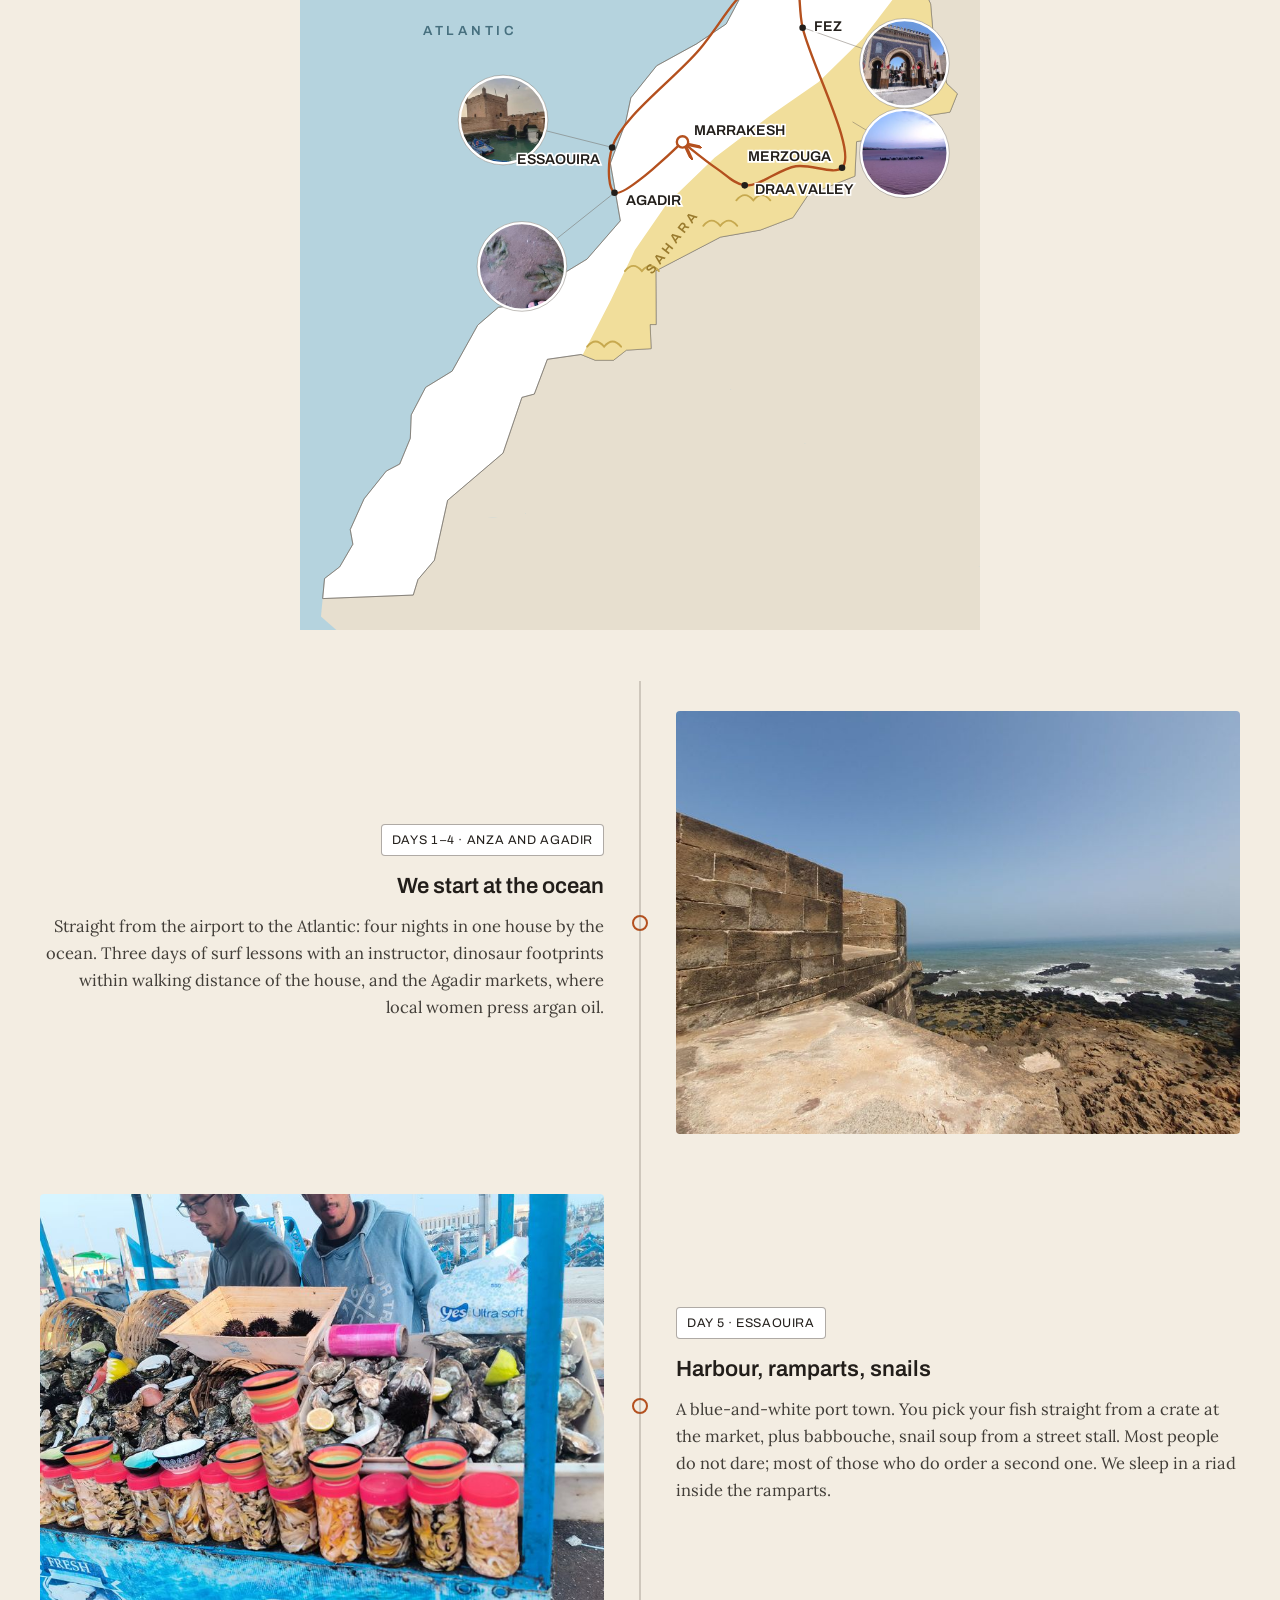
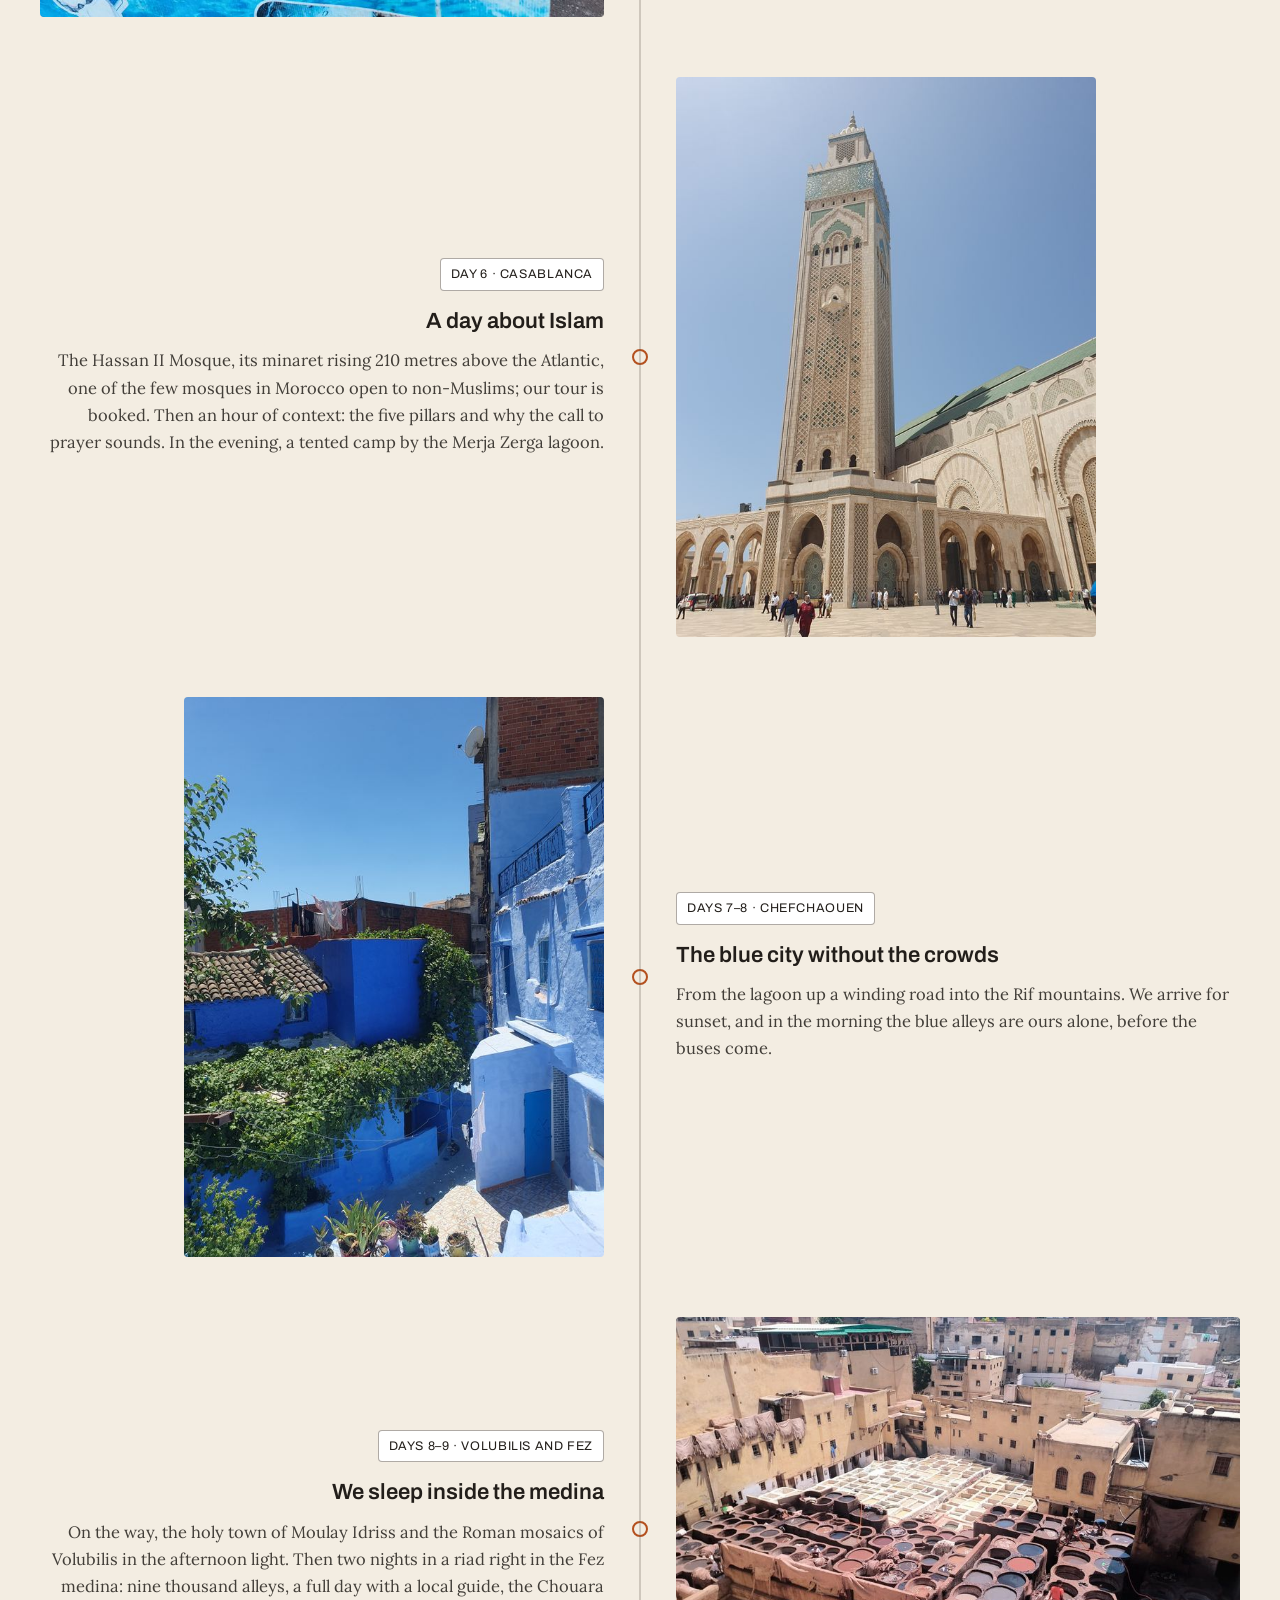
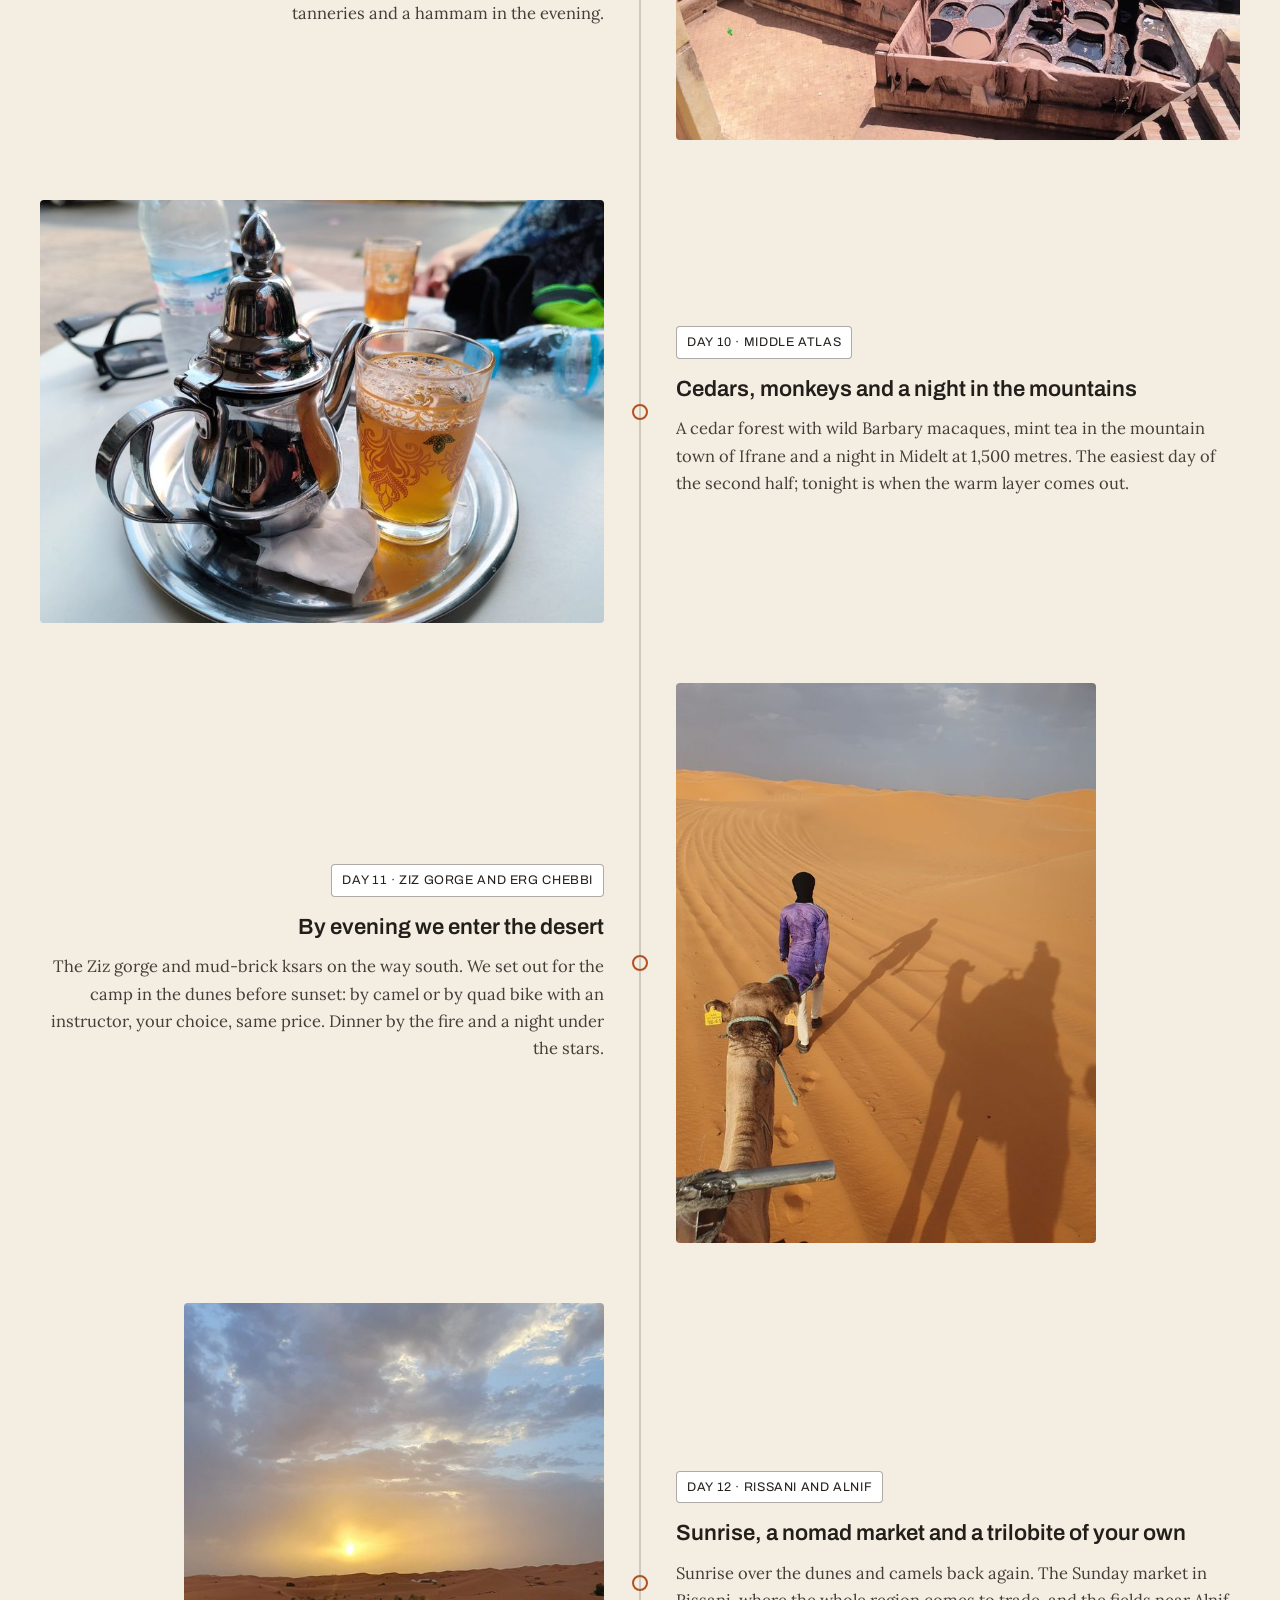
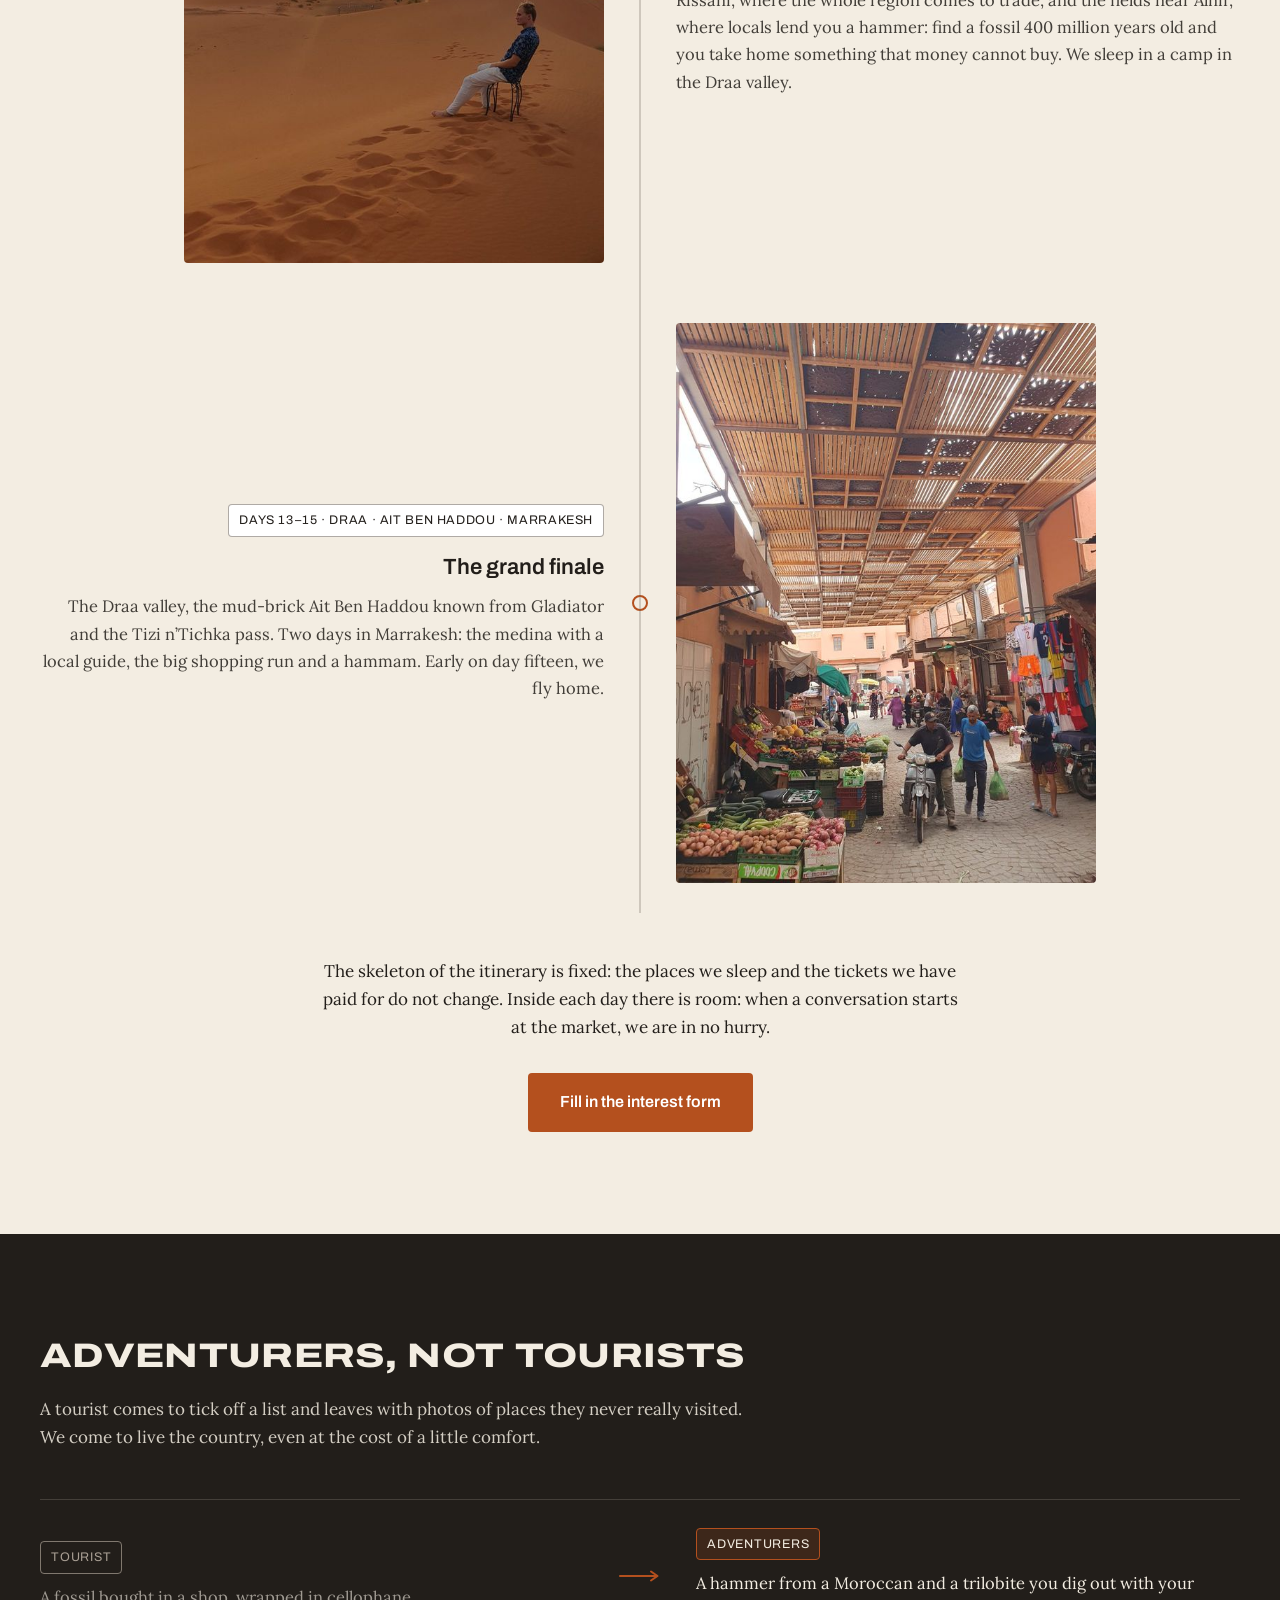
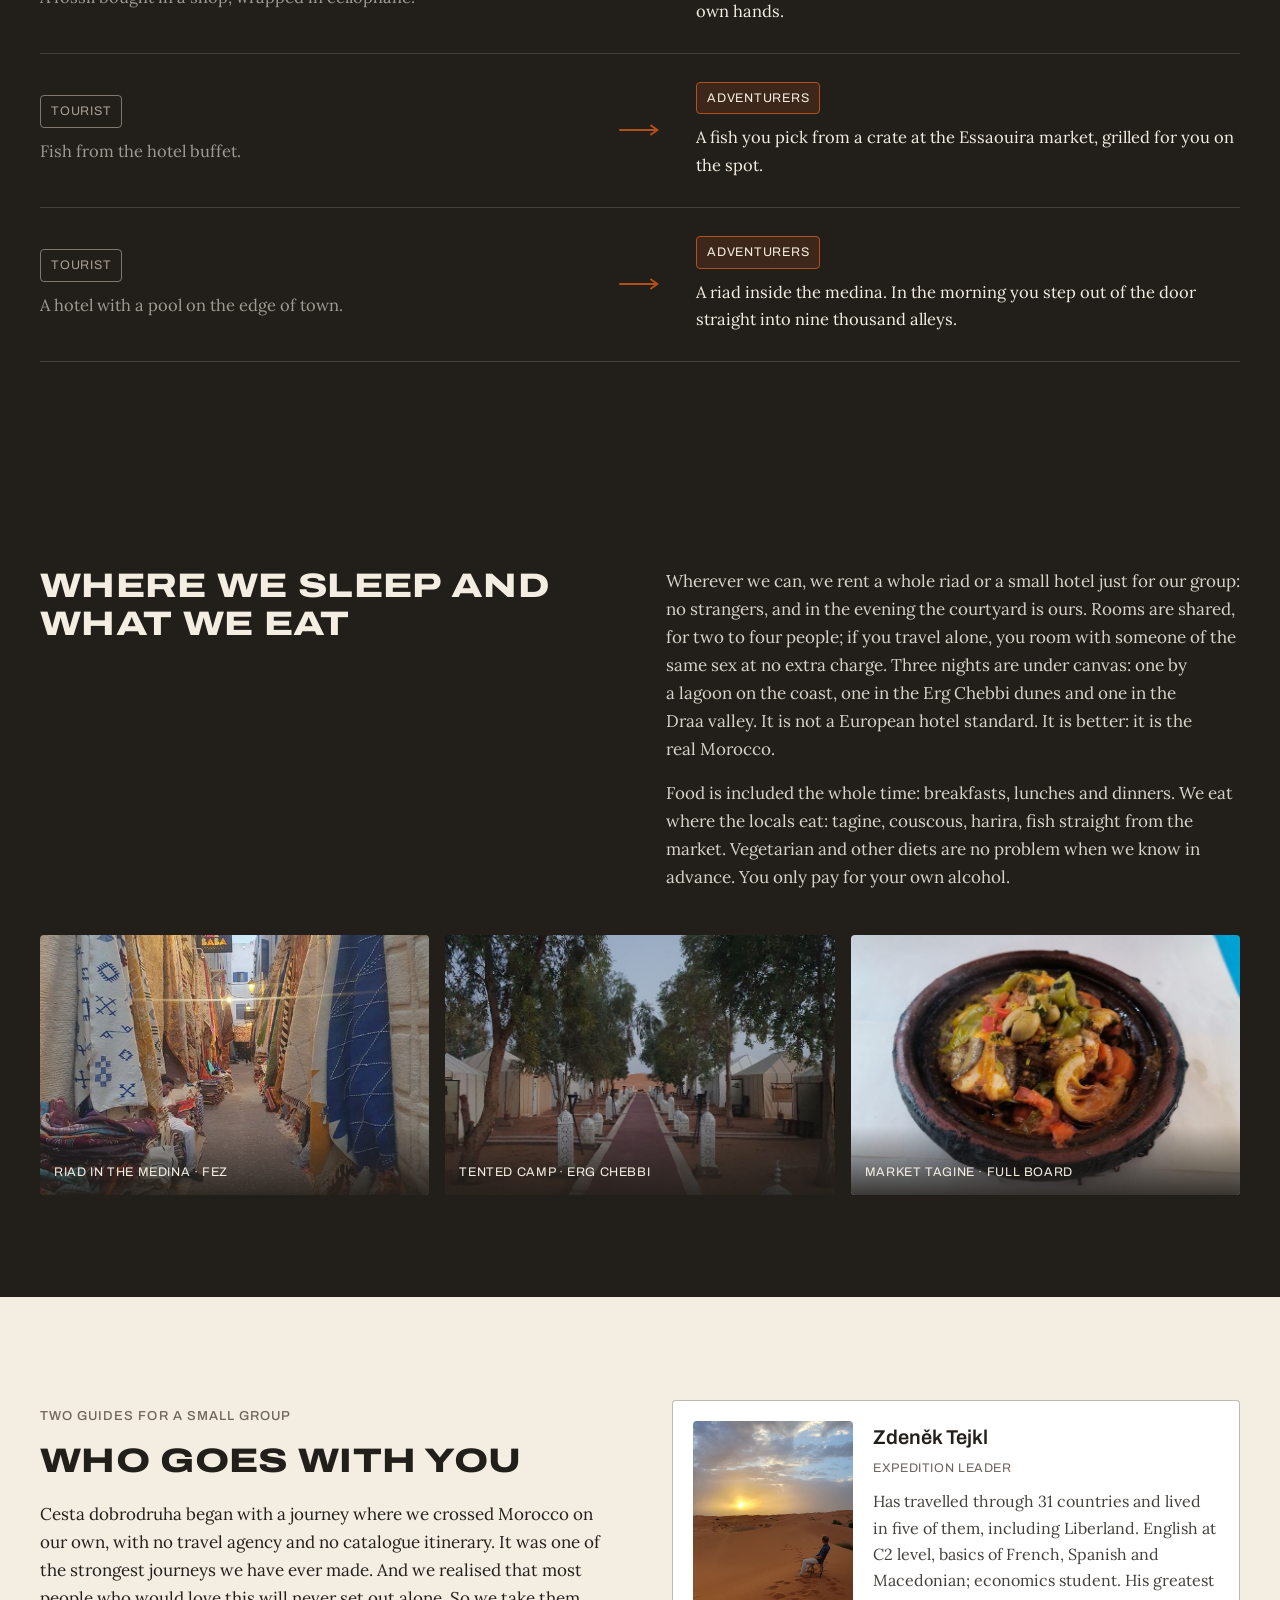
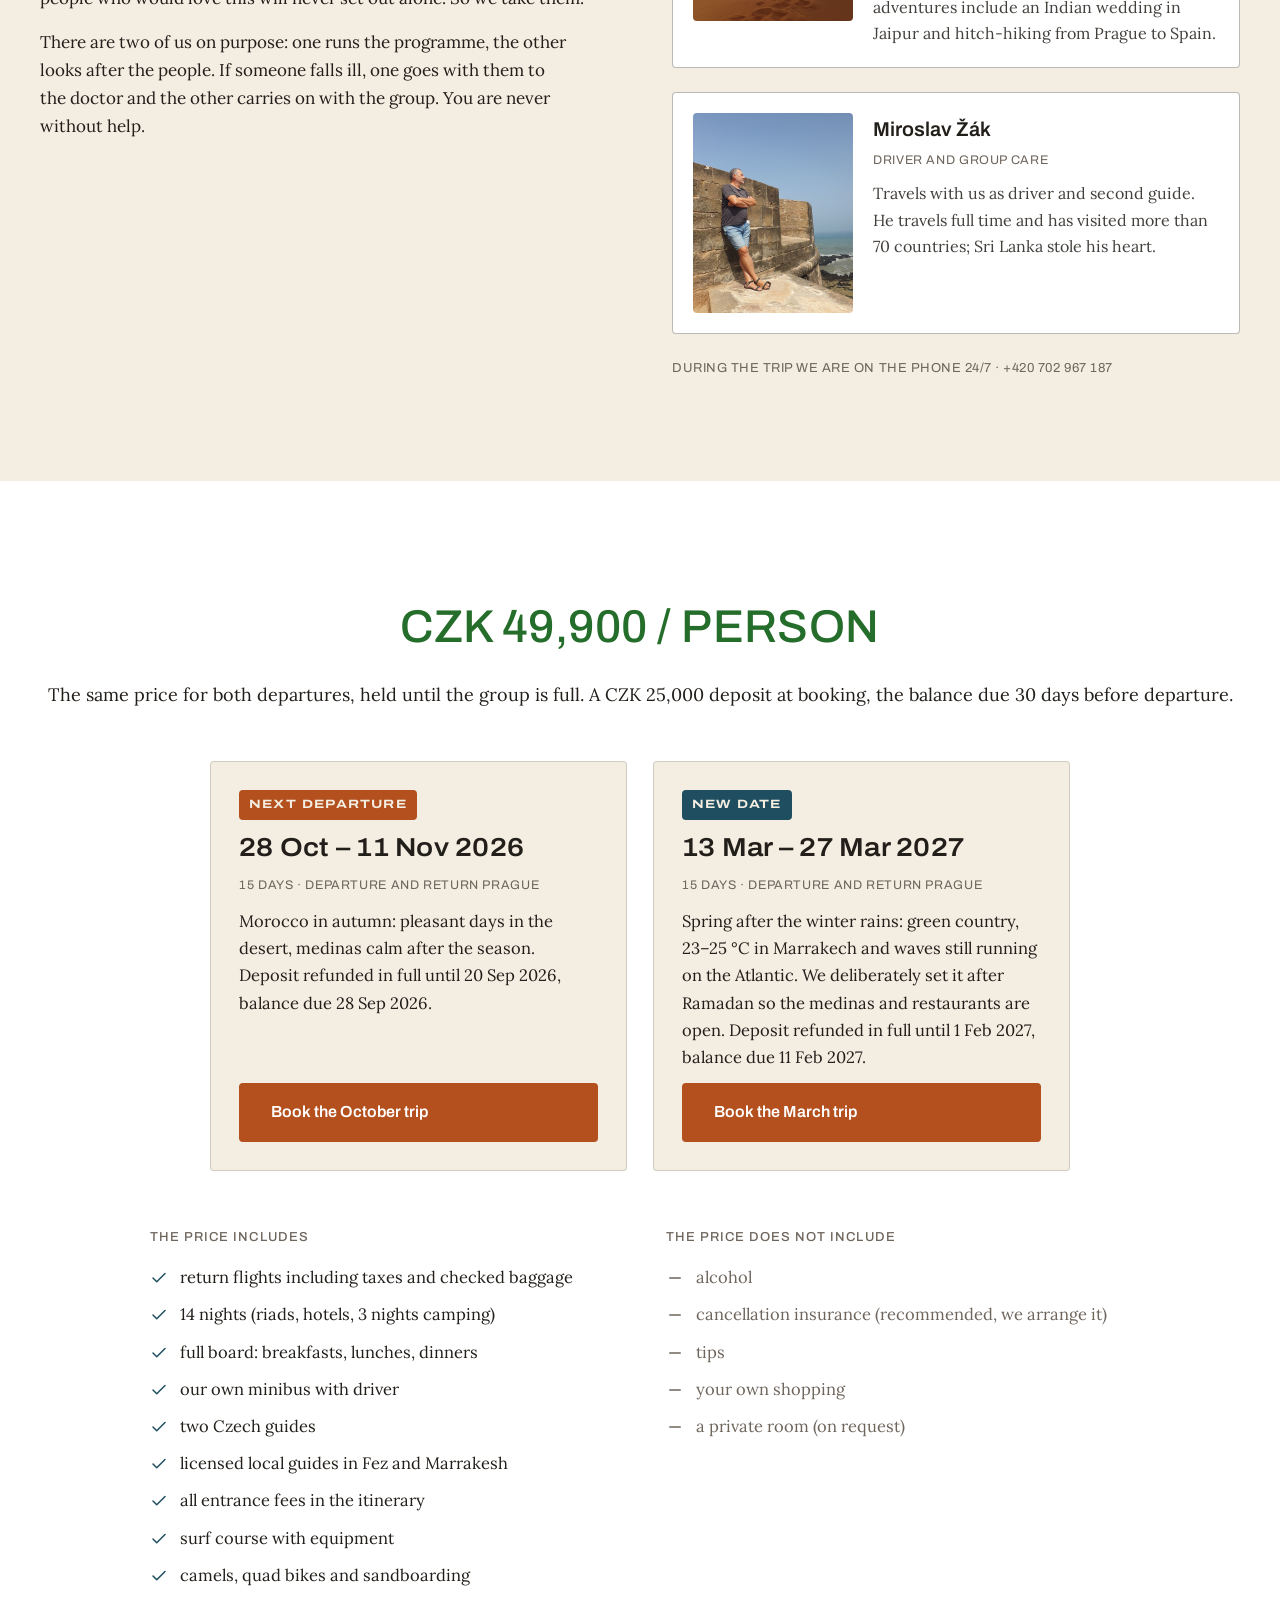
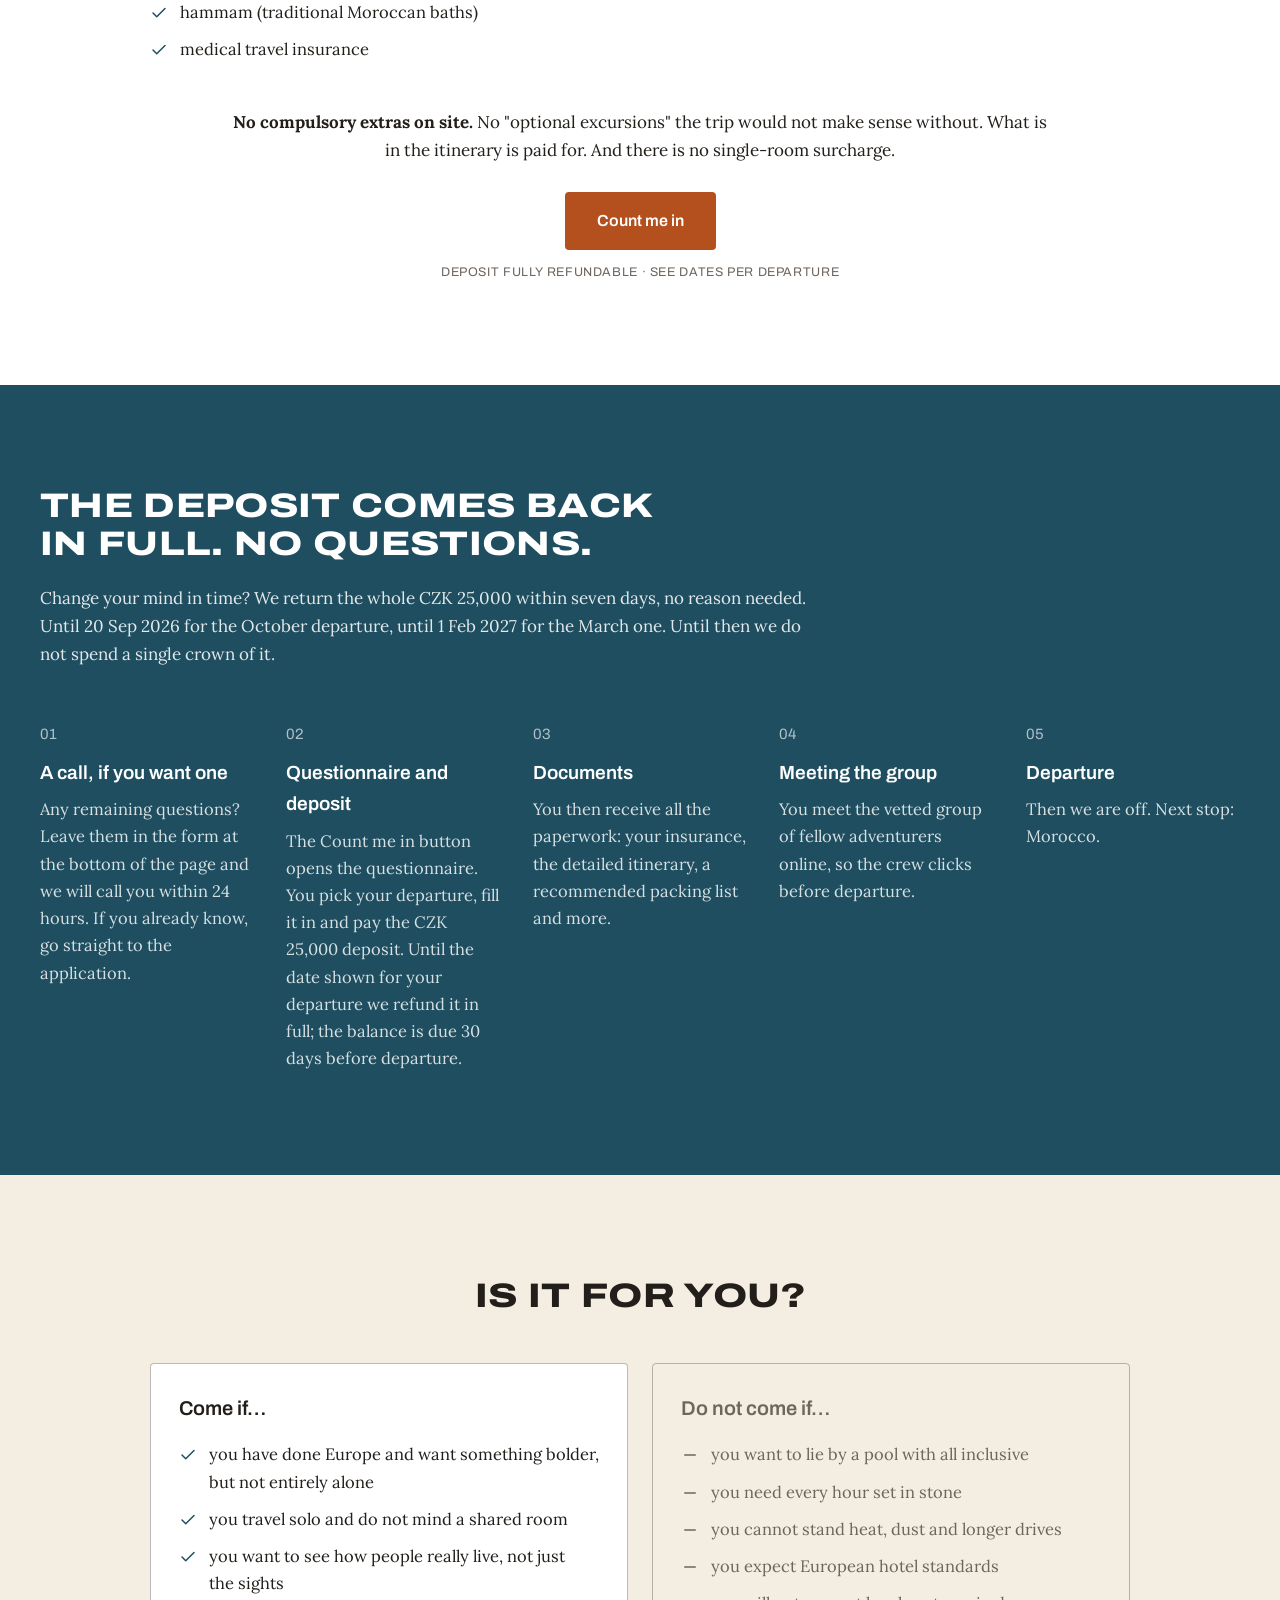
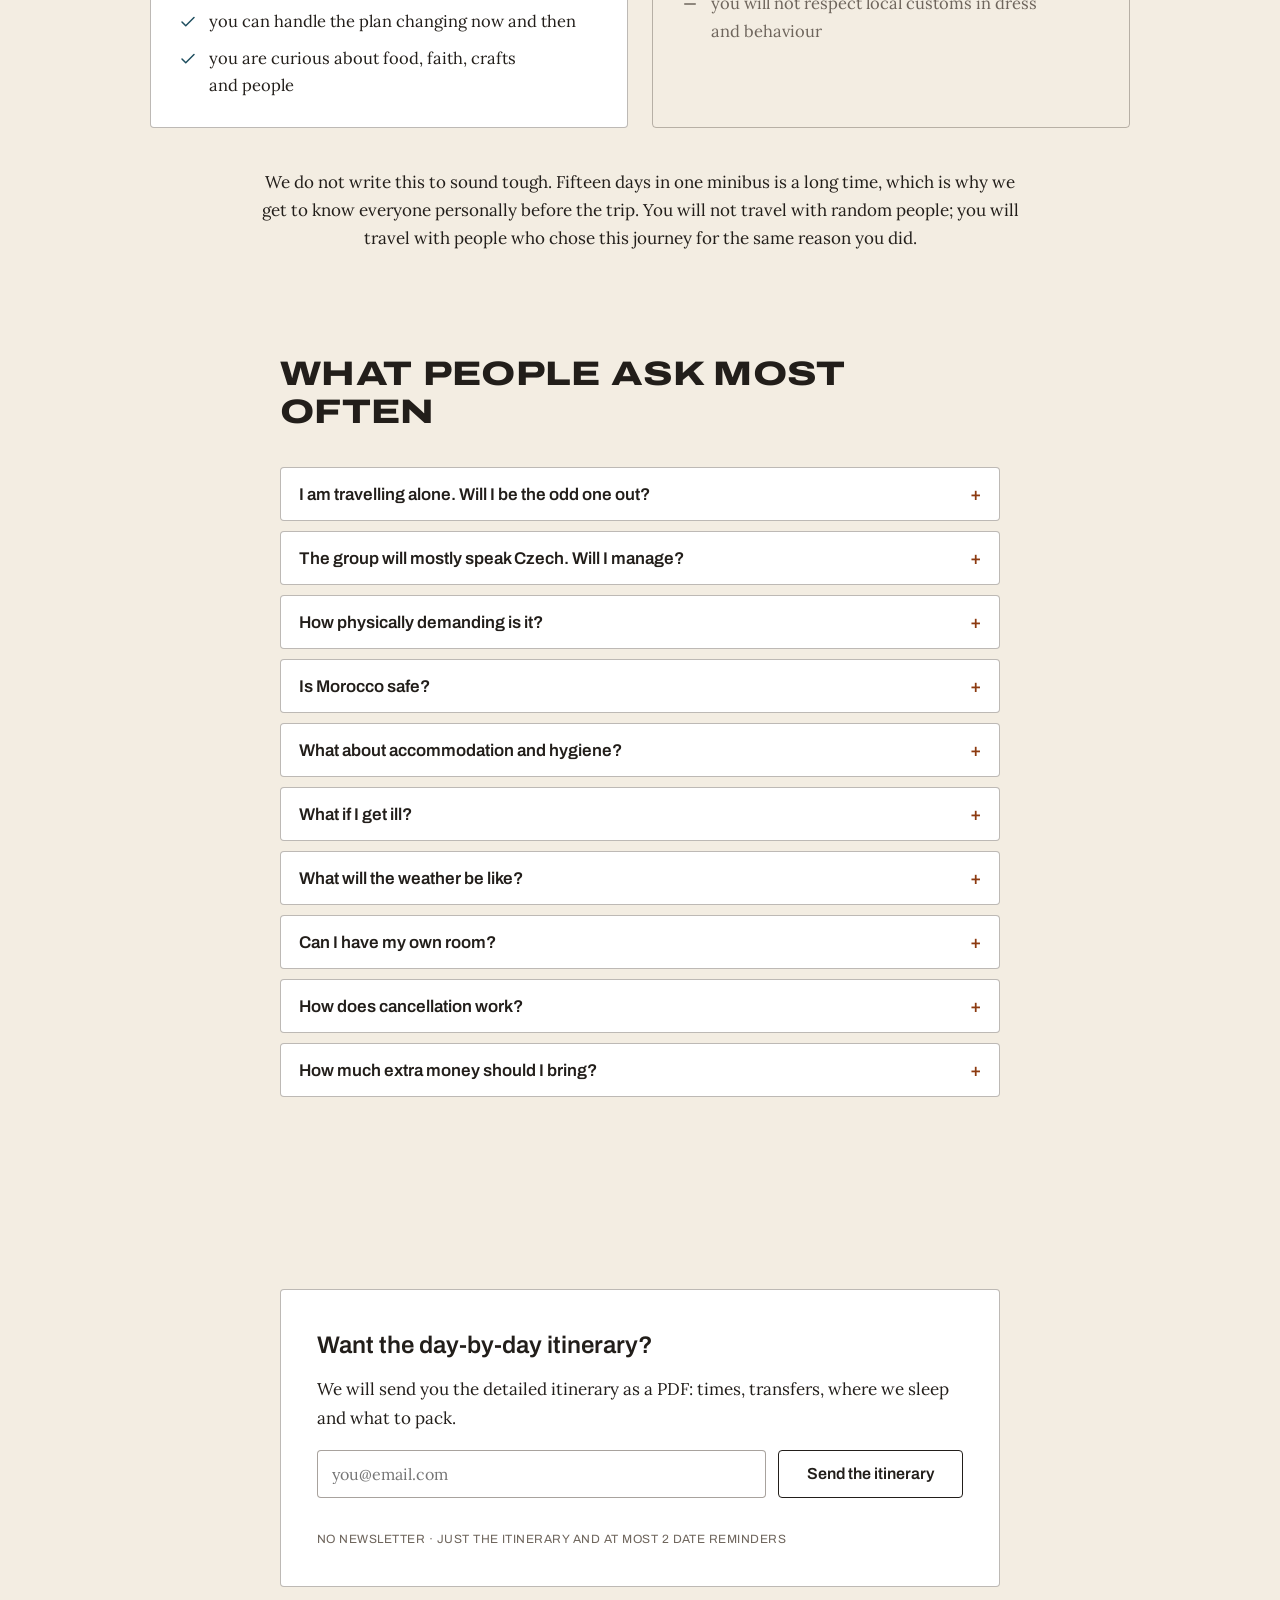
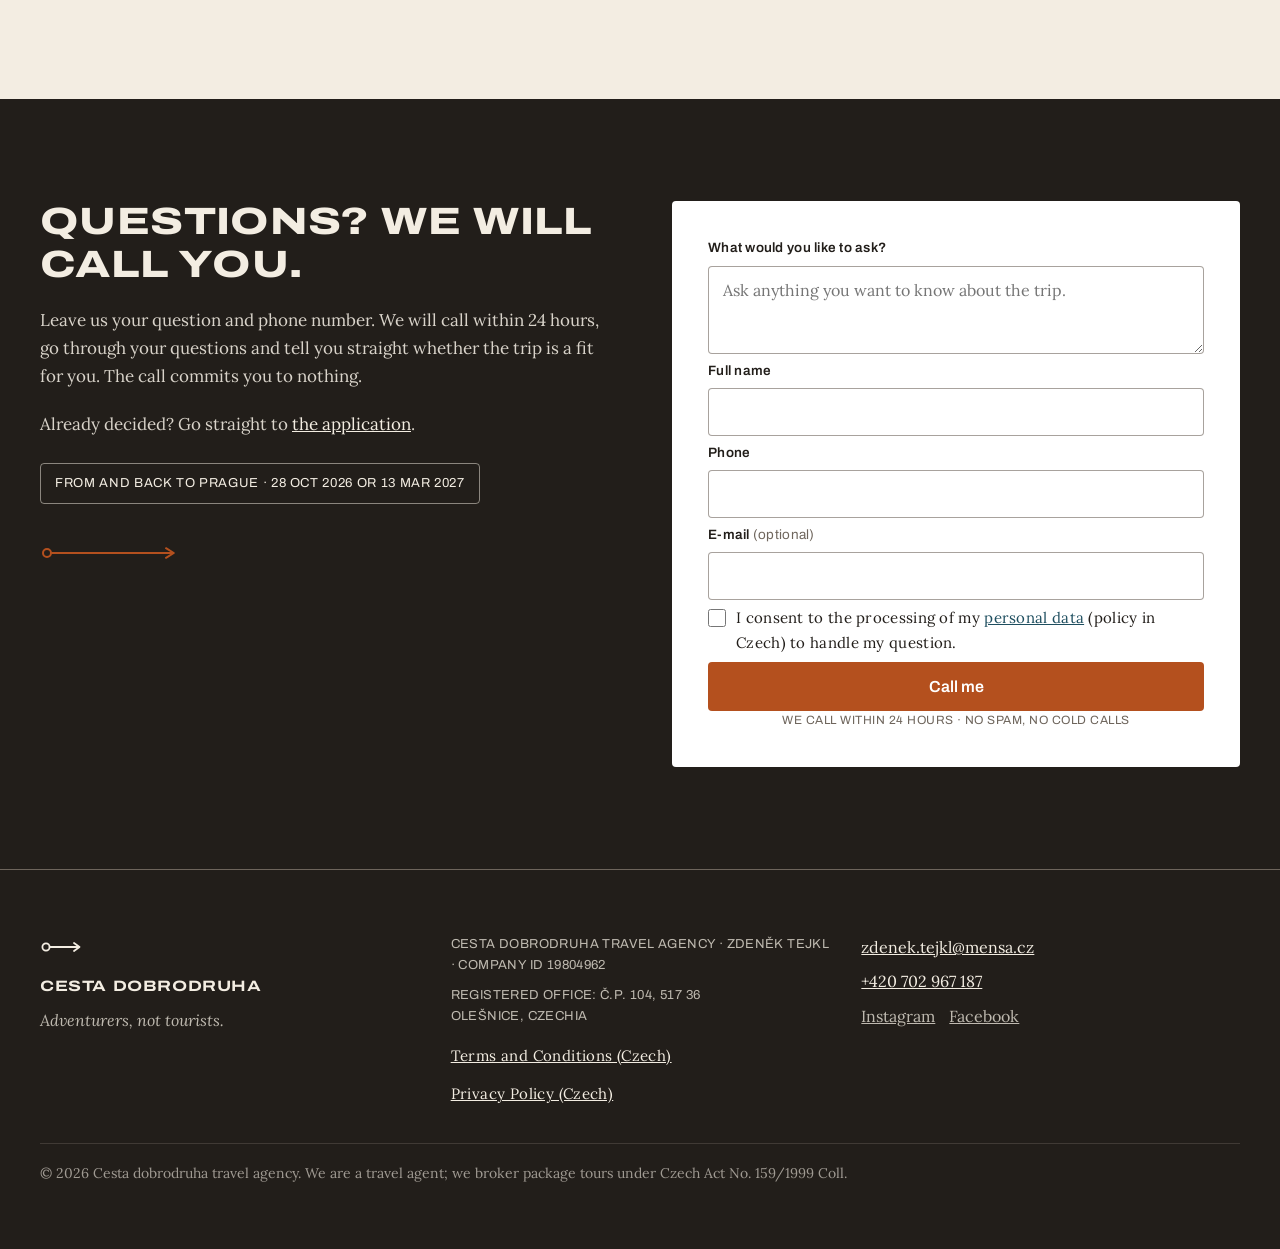
==== commit 06fbd74f: "Druhý termín 13.–27. 3. 2027 a zrušení přeškrtnuté ceny Návštěvníci se ptali na jiné termíny než říj" ====
--- a/en/index.html
+++ b/en/index.html
@@ -3,11 +3,11 @@
 <head>
   <meta charset="utf-8">
   <meta name="viewport" content="width=device-width, initial-scale=1">
-  <title>Morocco 2026: small-group expedition | Cesta dobrodruha</title>
-  <meta name="description" content="A 15-day small-group expedition to Morocco. The Sahara, Fez, surfing on the Atlantic and a trilobite you dig up yourself. Two Czech guides, full board, no single-room surcharge. Deposit fully refundable until 20 September.">
+  <title>Morocco 2026 and 2027: small-group expedition | Cesta dobrodruha</title>
+  <meta name="description" content="A 15-day small-group expedition to Morocco. The Sahara, Fez, surfing on the Atlantic and a trilobite you dig up yourself. Two Czech guides, full board, no single-room surcharge. Two departures: October 2026 and March 2027. Deposit fully refundable.">
   <meta property="og:type" content="website">
-  <meta property="og:title" content="Morocco 2026: small-group expedition | Cesta dobrodruha">
-  <meta property="og:description" content="A 15-day small-group expedition to Morocco. The Sahara, Fez, surfing on the Atlantic and a trilobite you dig up yourself. Two Czech guides, full board, no single-room surcharge. Deposit fully refundable until 20 September.">
+  <meta property="og:title" content="Morocco 2026 and 2027: small-group expedition | Cesta dobrodruha">
+  <meta property="og:description" content="A 15-day small-group expedition to Morocco. The Sahara, Fez, surfing on the Atlantic and a trilobite you dig up yourself. Two Czech guides, full board, no single-room surcharge. Two departures: October 2026 and March 2027. Deposit fully refundable.">
   <meta property="og:image" content="../assets/hero-velbloudi.jpg">
   <meta property="og:locale" content="en_US">
   <meta name="theme-color" content="#221E1A">
@@ -77,13 +77,13 @@
       <svg width="118" height="12" viewBox="0 0 118 12" fill="none" stroke="#B4501E" stroke-width="2" class="hero__route" aria-hidden="true"><circle cx="6" cy="6" r="3.6"></circle><path d="M9.6 6 H112" stroke-linecap="round"></path><path d="M107 1.8 113.5 6 107 10.2" fill="none" stroke-linecap="round" stroke-linejoin="round"></path></svg>
       <p class="hero__claim">Adventurers, not tourists.</p>
     </div>
-    <span class="hero__badge">MOROCCO · 28 OCT – 11 NOV 2026 · LAST&nbsp;MINUTE CZK 49,900 · SMALL GROUP</span>
+    <span class="hero__badge">MOROCCO · OCTOBER 2026 OR MARCH 2027 · CZK 49,900 · SMALL GROUP</span>
     <h1 class="hero__title">Morocco as it really is</h1>
     <p class="hero__sub">Fifteen days with a small crew: we sleep in medinas, eat where the locals eat, surf the Atlantic, hunt for trilobites and sleep under the Sahara stars. Two guides take care of language, logistics and safety.</p>
     <div class="hero__cta">
       <a href="chci-jet.html" class="btn btn--primary btn--lg btn--on-dark">Count me in</a>
     </div>
-    <p class="hero__micro">DEPOSIT CZK 25,000 · FULLY REFUNDED UNTIL 20 SEP, NO QUESTIONS ASKED</p>
+    <p class="hero__micro">DEPOSIT CZK 25,000 · REFUNDED IN FULL, NO QUESTIONS ASKED</p>
     <svg width="14" height="42" viewBox="0 0 14 42" fill="none" stroke="#B4501E" stroke-width="2" class="hero__start" aria-hidden="true"><circle cx="7" cy="7" r="4"></circle><path d="M7 11.5 V42" stroke-linecap="round"></path></svg>
   </div>
 </section>
@@ -98,7 +98,7 @@
     </div>
     <div class="trust__item">
       <svg width="24" height="24" viewBox="0 0 24 24" fill="none" stroke="currentColor" stroke-width="1.5" stroke-linecap="round" stroke-linejoin="round" aria-hidden="true"><path d="M3 7v6h6"></path><path d="M21 17a9 9 0 0 0-9-9 9 9 0 0 0-6 2.3L3 13"></path></svg>
-      <h3>Deposit refundable until 20 Sep 2026</h3>
+      <h3>Refundable deposit</h3>
       <span class="trust__mono">IN FULL, NO REASON NEEDED</span>
     </div>
     <div class="trust__item">
@@ -374,12 +374,26 @@
 
 <section id="cena" class="price">
   <div class="price__inner">
+    <h2 class="sr-only">Price and dates</h2>
     <div class="price__head">
-      <span class="price__badge">LAST MINUTE</span>
-      <span class="price__old-label">ORIGINAL PRICE</span>
-      <span class="price__old">CZK 75,000</span>
       <span class="price__new">CZK 49,900 / PERSON</span>
-      <p class="price__terms">We have cut the last free places from CZK 75,000 to CZK 49,900 per person. The price holds until the group is full. A CZK 25,000 deposit at booking, the balance due by 28 September 2026.</p>
+      <p class="price__terms">The same price for both departures, held until the group is full. A CZK 25,000 deposit at booking, the balance due 30 days before departure.</p>
+    </div>
+    <div class="terms">
+      <article class="term">
+        <span class="term__tag">Next departure</span>
+        <h3 class="term__date">28 Oct – 11 Nov 2026</h3>
+        <p class="term__meta">15 days · departure and return Prague</p>
+        <p class="term__note">Morocco in autumn: pleasant days in the desert, medinas calm after the season. Deposit refunded in full until 20 Sep 2026, balance due 28 Sep 2026.</p>
+        <div class="term__cta"><a href="chci-jet.html?termin=maroko-2026" class="btn btn--primary btn--block">Book the October trip</a></div>
+      </article>
+      <article class="term">
+        <span class="term__tag term__tag--pozdejsi">New date</span>
+        <h3 class="term__date">13 Mar – 27 Mar 2027</h3>
+        <p class="term__meta">15 days · departure and return Prague</p>
+        <p class="term__note">Spring after the winter rains: green country, 23–25 °C in Marrakech and waves still running on the Atlantic. We deliberately set it after Ramadan so the medinas and restaurants are open. Deposit refunded in full until 1 Feb 2027, balance due 11 Feb 2027.</p>
+        <div class="term__cta"><a href="chci-jet.html?termin=maroko-2027-brezen" class="btn btn--primary btn--block">Book the March trip</a></div>
+      </article>
     </div>
     <div class="price__cols">
       <div>
@@ -412,15 +426,15 @@
     <p class="price__principle"><strong>No compulsory extras on site.</strong> No "optional excursions" the trip would not make sense without. What is in the itinerary is paid for. And there is no single-room surcharge.</p>
     <div class="price__cta">
       <a href="chci-jet.html" class="btn btn--primary btn--lg">Count me in</a>
-      <p class="price__micro">DEPOSIT FULLY REFUNDABLE UNTIL 20 SEP</p>
+      <p class="price__micro">DEPOSIT FULLY REFUNDABLE · SEE DATES PER DEPARTURE</p>
     </div>
   </div>
 </section>
 
 <section id="zaloha" class="deposit">
   <div class="deposit__inner">
-    <h2 class="h2 deposit__title">Until 20 September, the deposit comes back in full. No questions.</h2>
-    <p class="deposit__intro">Change your mind by 20 September? We return the whole CZK 25,000 within seven days, no reason needed. Until then we do not spend a single crown of it.</p>
+    <h2 class="h2 deposit__title">The deposit comes back in full. No questions.</h2>
+    <p class="deposit__intro">Change your mind in time? We return the whole CZK 25,000 within seven days, no reason needed. Until 20 Sep 2026 for the October departure, until 1 Feb 2027 for the March one. Until then we do not spend a single crown of it.</p>
     <div class="deposit__steps">
       <div class="deposit__step">
         <span class="deposit__num">01</span>
@@ -430,7 +444,7 @@
       <div class="deposit__step">
         <span class="deposit__num">02</span>
         <h3>Questionnaire and deposit</h3>
-        <p>The Count me in button opens the questionnaire. You fill it in and pay the CZK 25,000 deposit; until 20 September we refund it in full, the balance is due by 28 September.</p>
+        <p>The Count me in button opens the questionnaire. You pick your departure, fill it in and pay the CZK 25,000 deposit. Until the date shown for your departure we refund it in full; the balance is due 30 days before departure.</p>
       </div>
       <div class="deposit__step">
         <span class="deposit__num">03</span>
@@ -585,7 +599,7 @@
       <h2 class="h2 final__title">Questions? We will call you.</h2>
       <p class="final__text">Leave us your question and phone number. We will call within 24 hours, go through your questions and tell you straight whether the trip is a fit for you. The call commits you to nothing.</p>
       <p class="final__text">Already decided? Go straight to <a href="chci-jet.html">the application</a>.</p>
-      <span class="final__badge">DEPARTURE PRAGUE · 28 OCT 2026 · RETURN 11 NOV 2026</span>
+      <span class="final__badge">FROM AND BACK TO PRAGUE · 28 OCT 2026 OR 13 MAR 2027</span>
       <div class="final__route">
         <svg width="140" height="14" viewBox="0 0 140 14" fill="none" stroke="#B4501E" stroke-width="2" aria-hidden="true"><circle cx="7" cy="7" r="4"></circle><path d="M11.5 7 H132" stroke-linecap="round"></path><path d="M126 2.2 133.8 7 126 11.8" fill="none" stroke-linecap="round" stroke-linejoin="round"></path></svg>
       </div>
@@ -668,7 +682,7 @@
 </button>
 
 <div id="sticky-bar" class="sticky-bar" hidden>
-  <span class="sticky-bar__info">28 OCT · LAST&nbsp;MINUTE CZK 49,900</span>
+  <span class="sticky-bar__info">2 DEPARTURES · CZK 49,900</span>
   <a href="chci-jet.html" class="btn btn--primary btn--bar">Count me in</a>
 </div>
 
--- a/css/styles.css
+++ b/css/styles.css
@@ -912,42 +912,6 @@
 
 .price__head { text-align: center; }
 
-.price__badge {
-  display: inline-block;
-  margin-bottom: 18px;
-  border-radius: var(--cd-radius);
-  background: var(--cd-terakota);
-  padding: 8px 14px;
-  font-family: var(--cd-font-mono);
-  font-weight: 700;
-  font-stretch: 125%;
-  font-size: 13px;
-  letter-spacing: 0.1em;
-  color: var(--cd-pisek);
-  text-transform: uppercase;
-}
-
-.price__old-label {
-  display: block;
-  font-family: var(--cd-font-mono);
-  font-weight: 500;
-  font-size: clamp(12px, 1.3vw, 13px);
-  letter-spacing: 0.1em;
-  color: var(--cd-kamen);
-  text-transform: uppercase;
-  margin-bottom: 4px;
-}
-
-.price__old {
-  display: block;
-  font-family: var(--cd-font-mono);
-  font-weight: 500;
-  font-size: clamp(17px, 2vw, 21px);
-  letter-spacing: 0.02em;
-  color: #B3261E;
-  text-decoration: line-through;
-}
-
 .price__new {
   display: block;
   font-family: var(--cd-font-mono);
@@ -959,6 +923,68 @@
 }
 
 .price__terms { margin: 14px 0 0; font-size: 18px; }
+
+/* dva termíny, stejný program: karty vedle sebe, na mobilu pod sebou */
+
+.terms {
+  display: grid;
+  grid-template-columns: repeat(auto-fit, minmax(min(100%, 290px), 1fr));
+  gap: clamp(16px, 2.4vw, 26px);
+  max-width: 860px;
+  margin: clamp(32px, 4.5vw, 52px) auto 0;
+  text-align: left;
+}
+
+.term {
+  display: flex;
+  flex-direction: column;
+  gap: 12px;
+  box-sizing: border-box;
+  border: 1px solid rgba(34, 30, 26, 0.16);
+  border-radius: var(--cd-radius);
+  background: var(--cd-pisek);
+  padding: clamp(20px, 2.6vw, 28px);
+}
+
+.term__tag {
+  align-self: flex-start;
+  border-radius: var(--cd-radius);
+  background: var(--cd-terakota);
+  padding: 5px 10px;
+  font-family: var(--cd-font-mono);
+  font-weight: 700;
+  font-stretch: 125%;
+  font-size: 12px;
+  letter-spacing: 0.1em;
+  color: var(--cd-pisek);
+  text-transform: uppercase;
+}
+
+.term__tag--pozdejsi { background: var(--cd-hlubina); }
+
+.term__date {
+  font-family: var(--cd-font-mono);
+  font-weight: 600;
+  font-stretch: 110%;
+  font-size: clamp(20px, 2.5vw, 26px);
+  line-height: 1.2;
+  letter-spacing: 0.01em;
+  margin: 0;
+}
+
+.term__meta {
+  margin: 0;
+  font-family: var(--cd-font-mono);
+  font-size: 12.5px;
+  letter-spacing: 0.05em;
+  color: var(--cd-kamen);
+  text-transform: uppercase;
+}
+
+.term__note { margin: 0; font-size: 16.5px; }
+
+/* tlačítko drží u spodní hrany, aby obě karty končily zarovnaně */
+.term__cta { margin-top: auto; }
 
 .price__cols {
   display: grid;
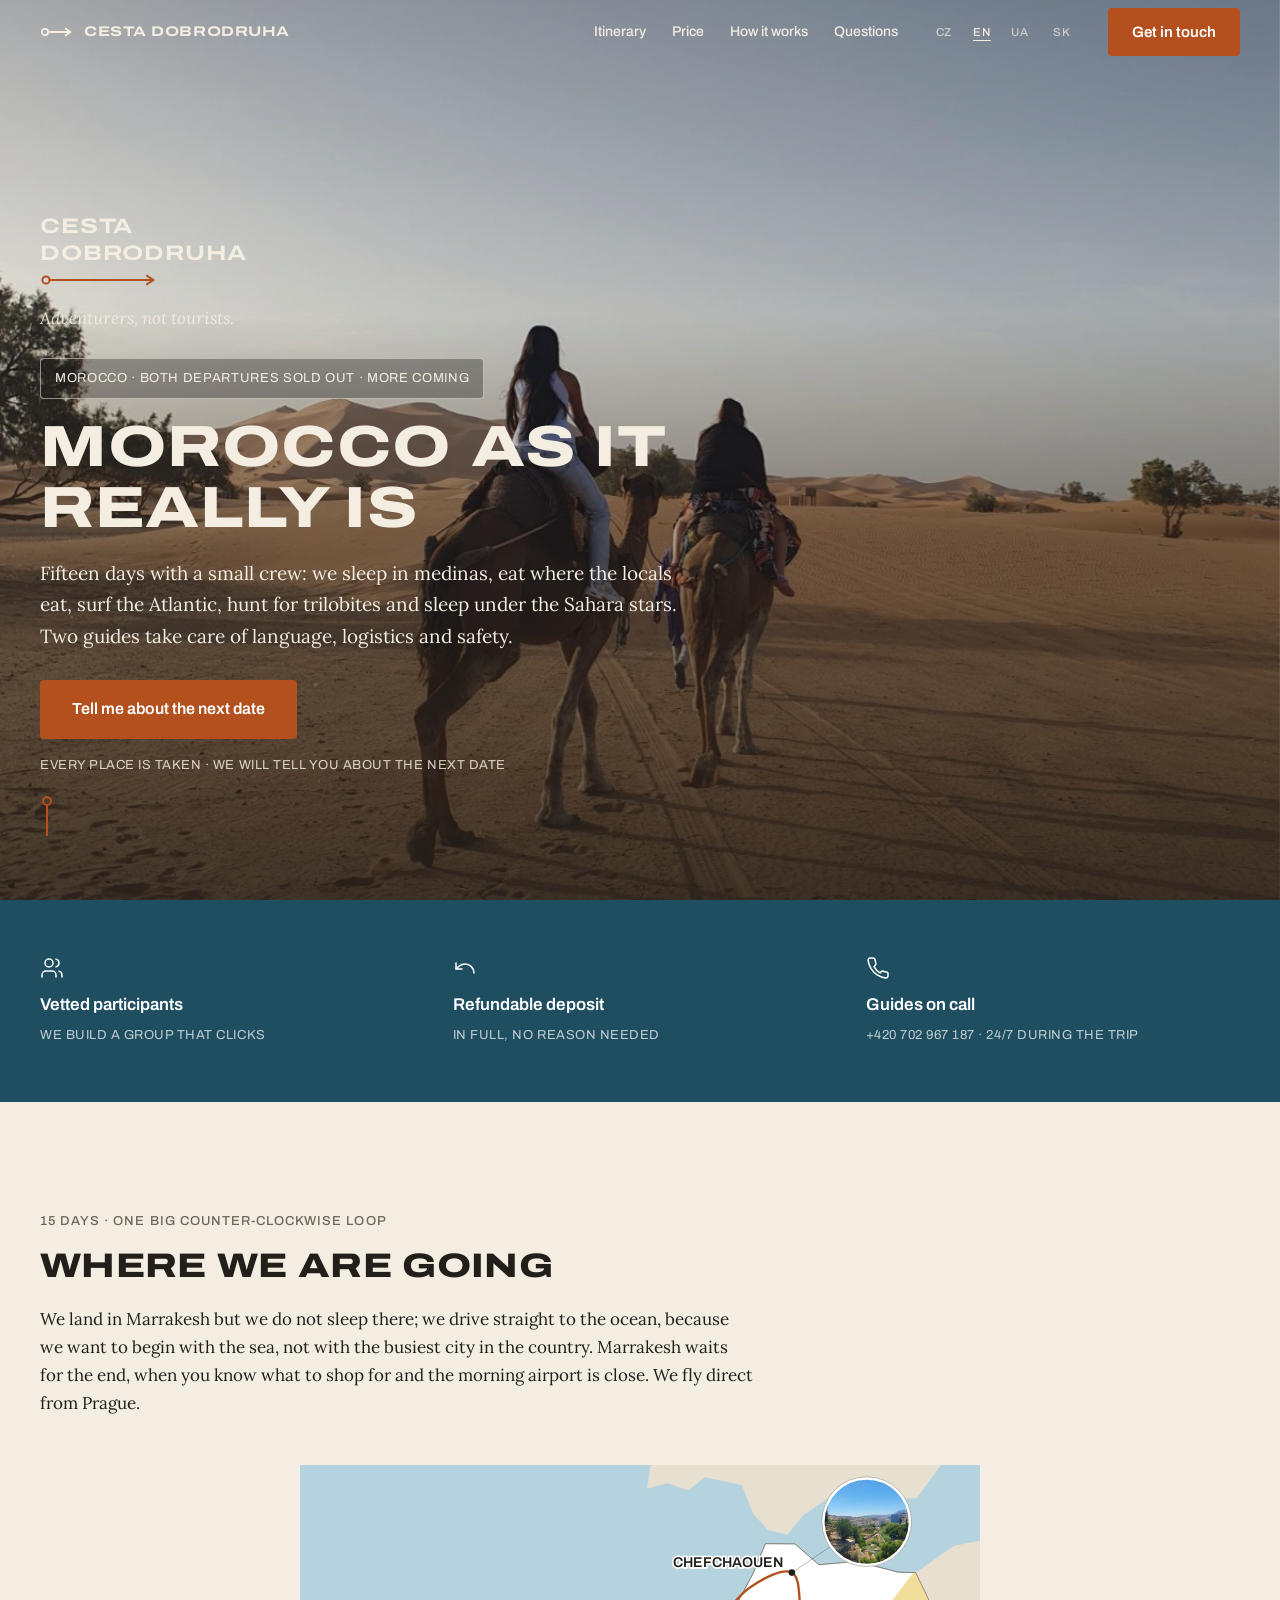
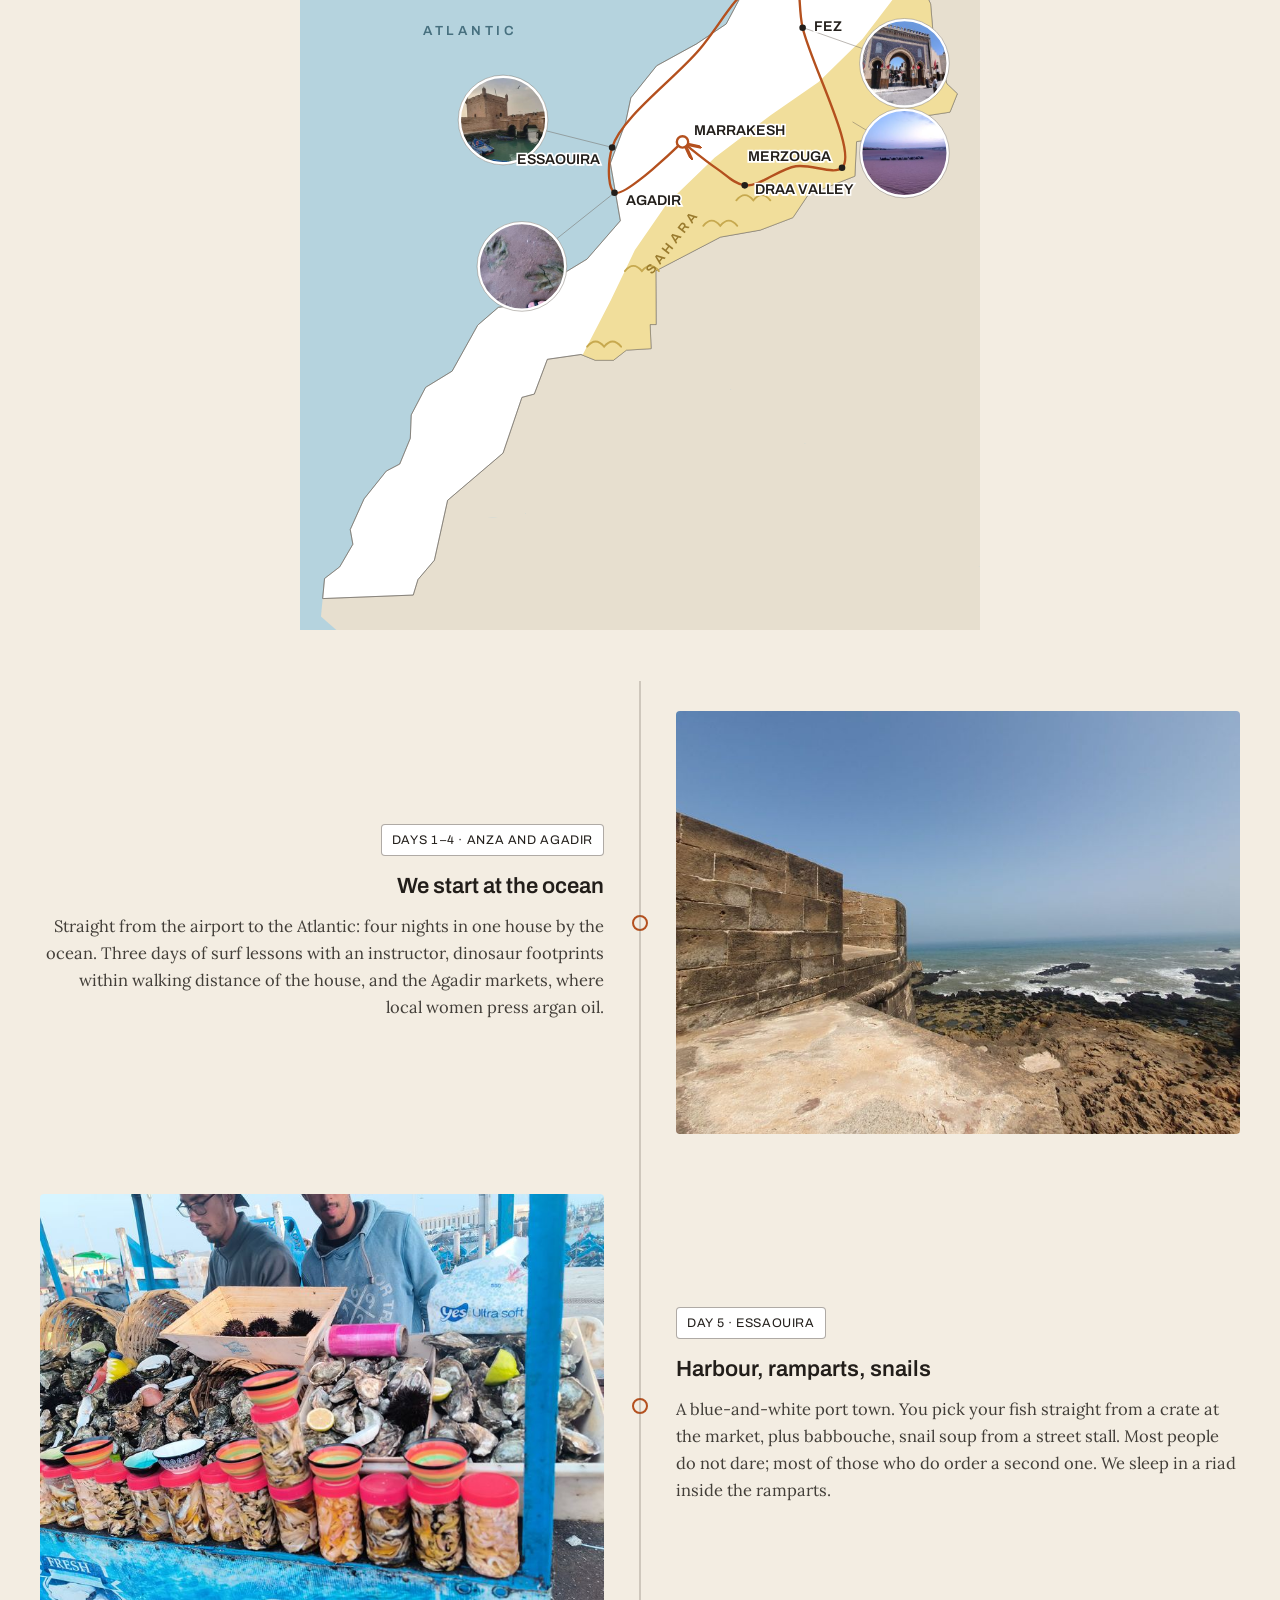
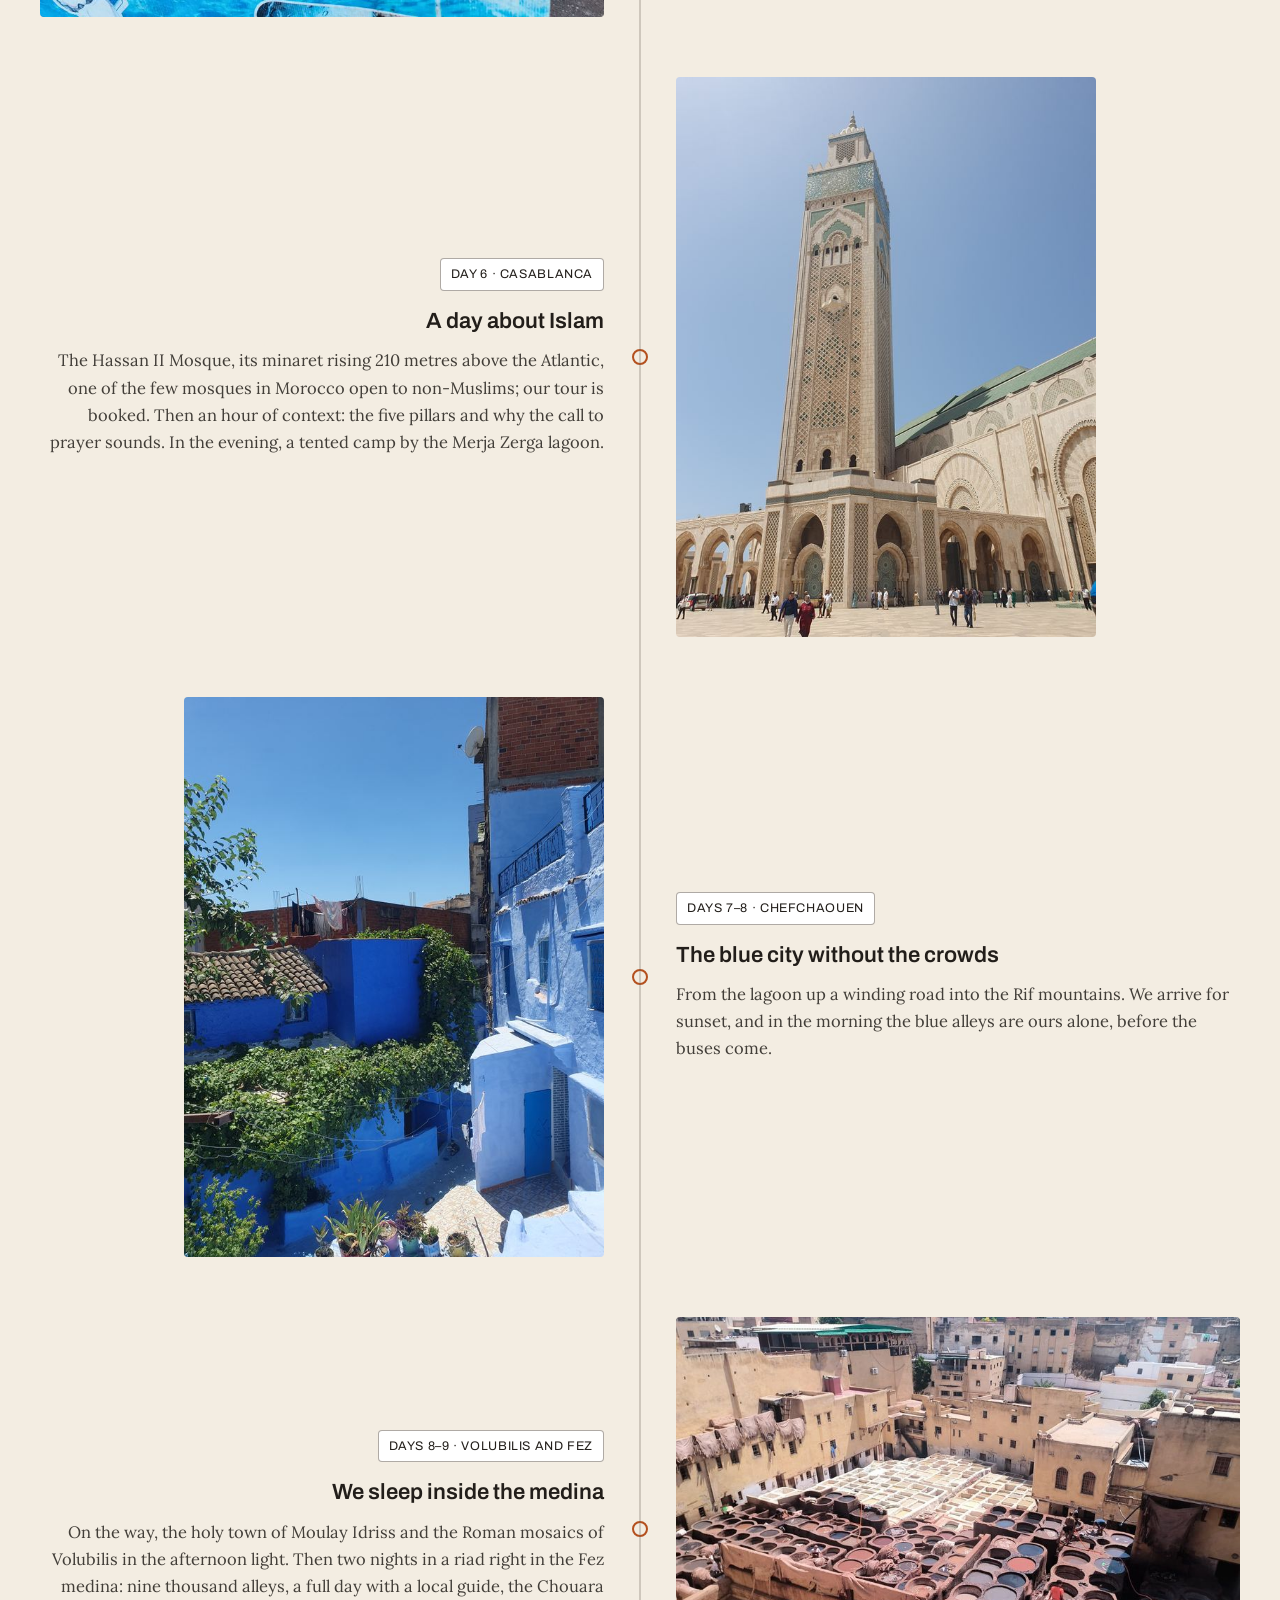
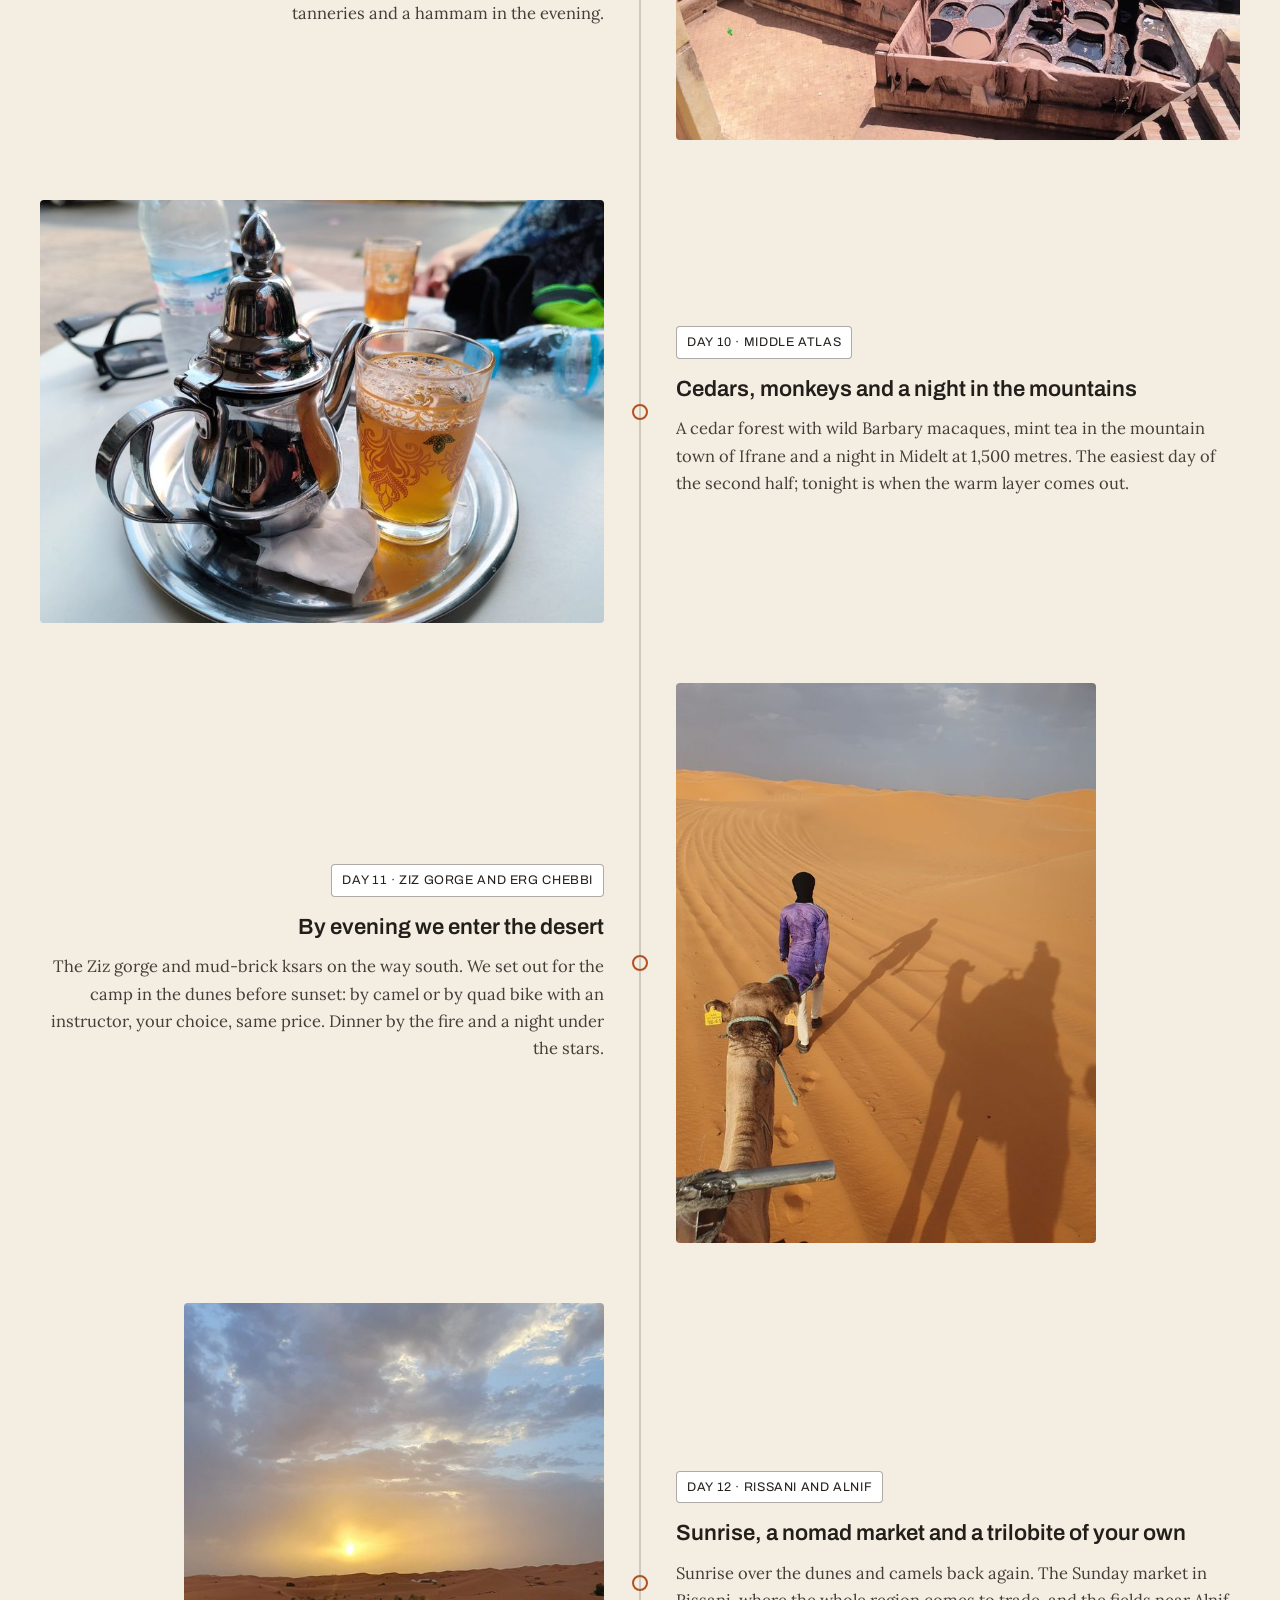
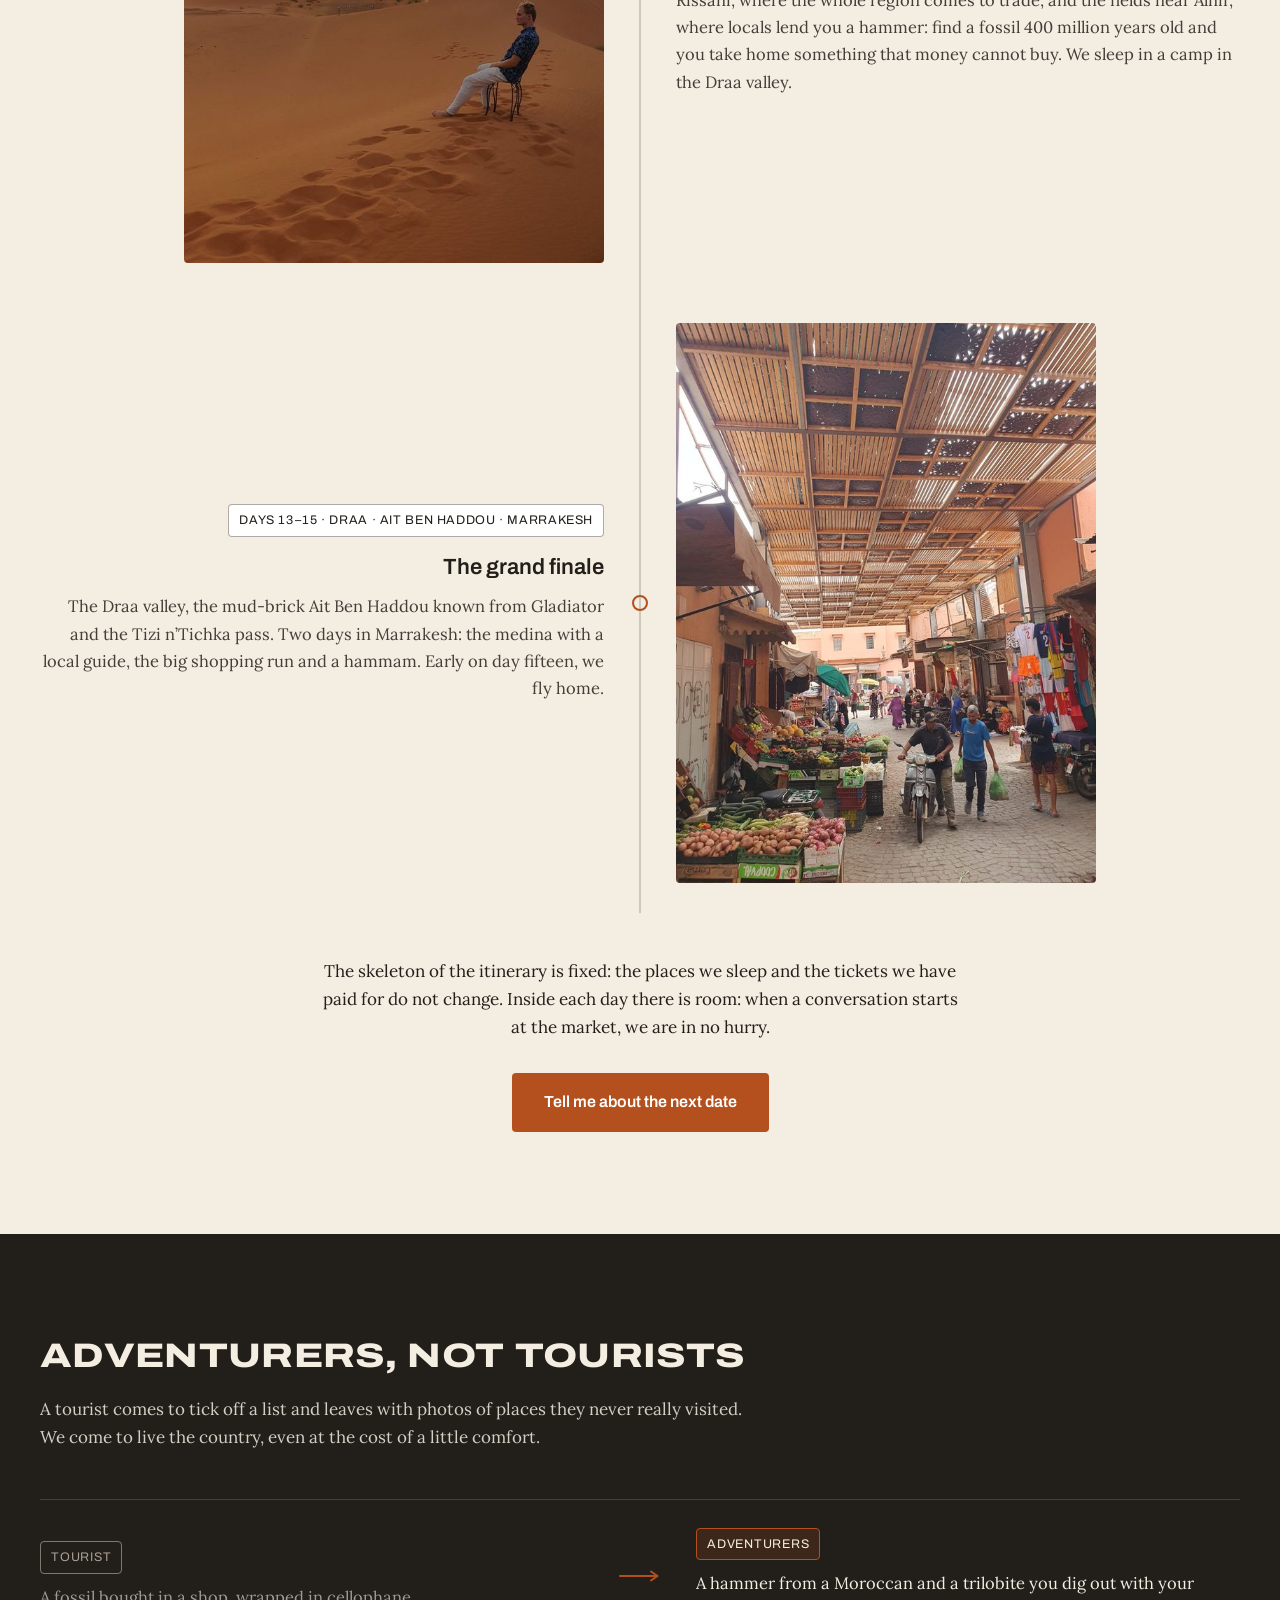
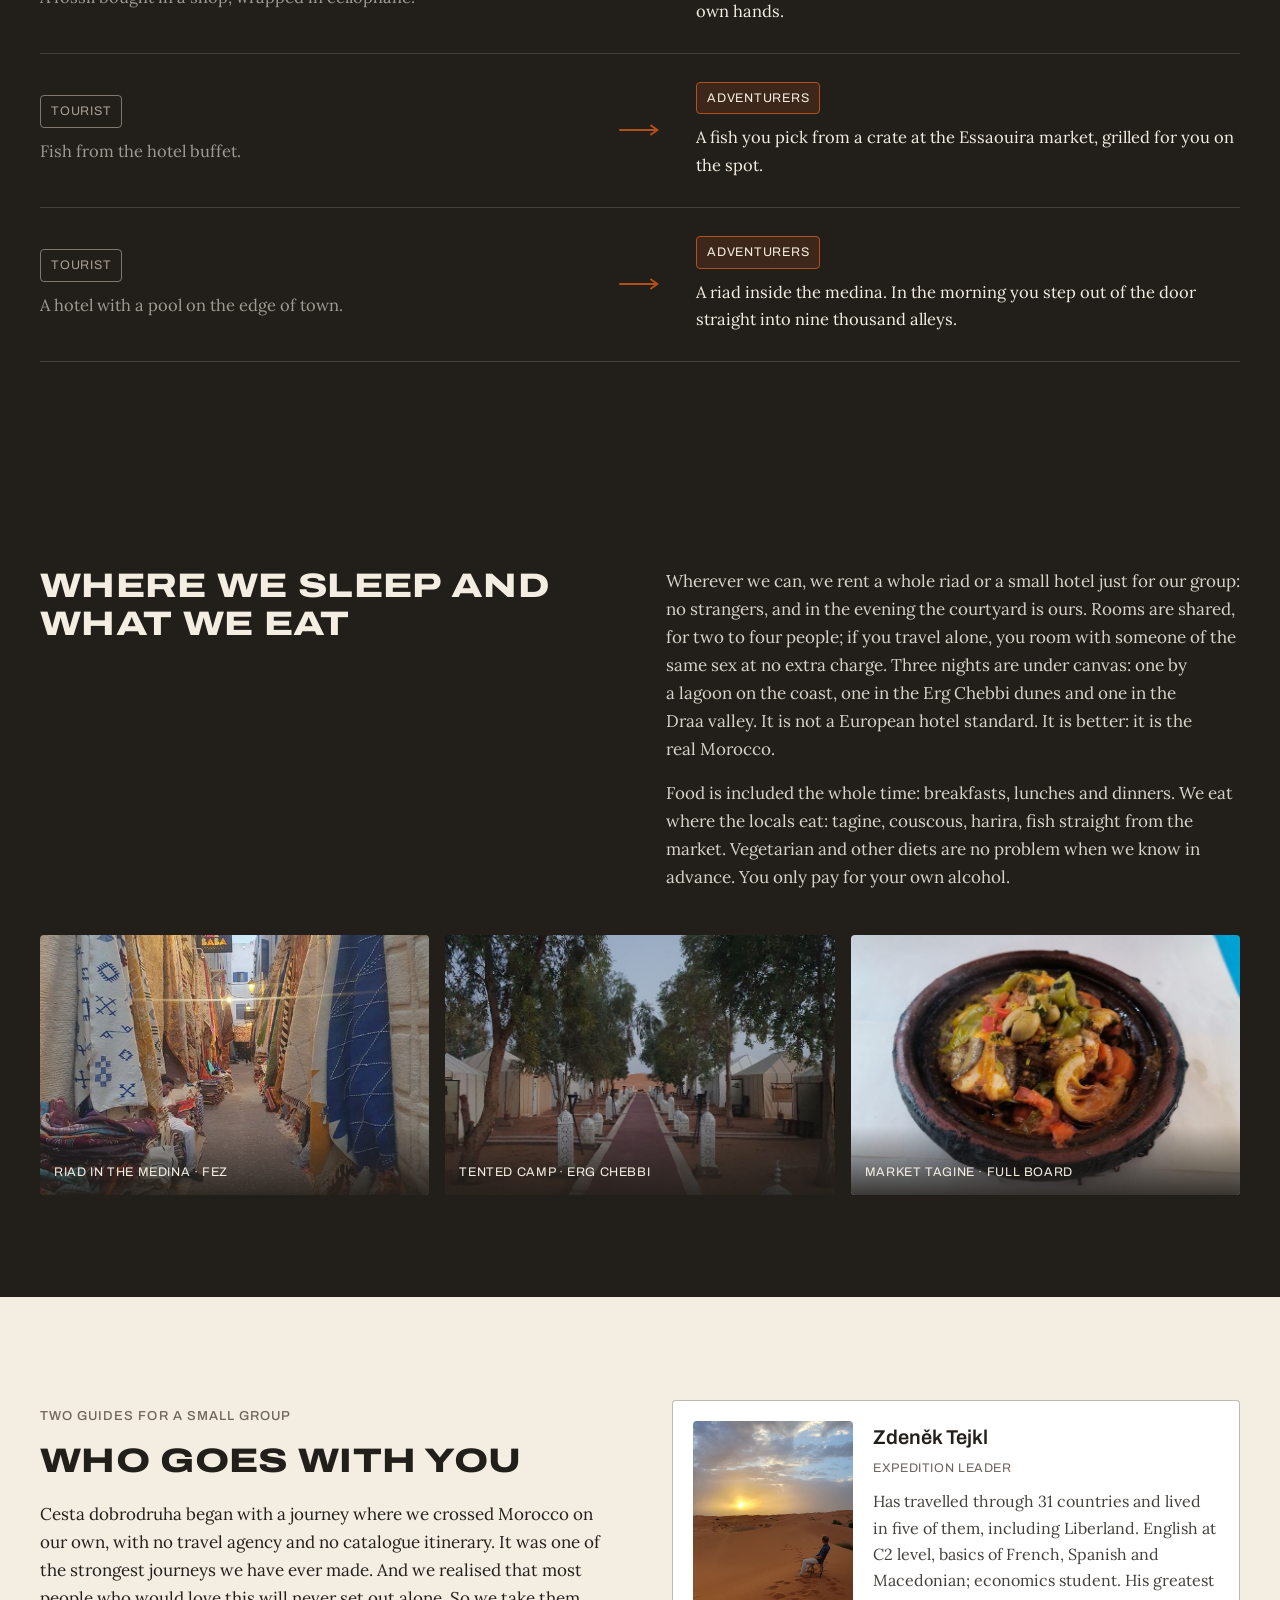
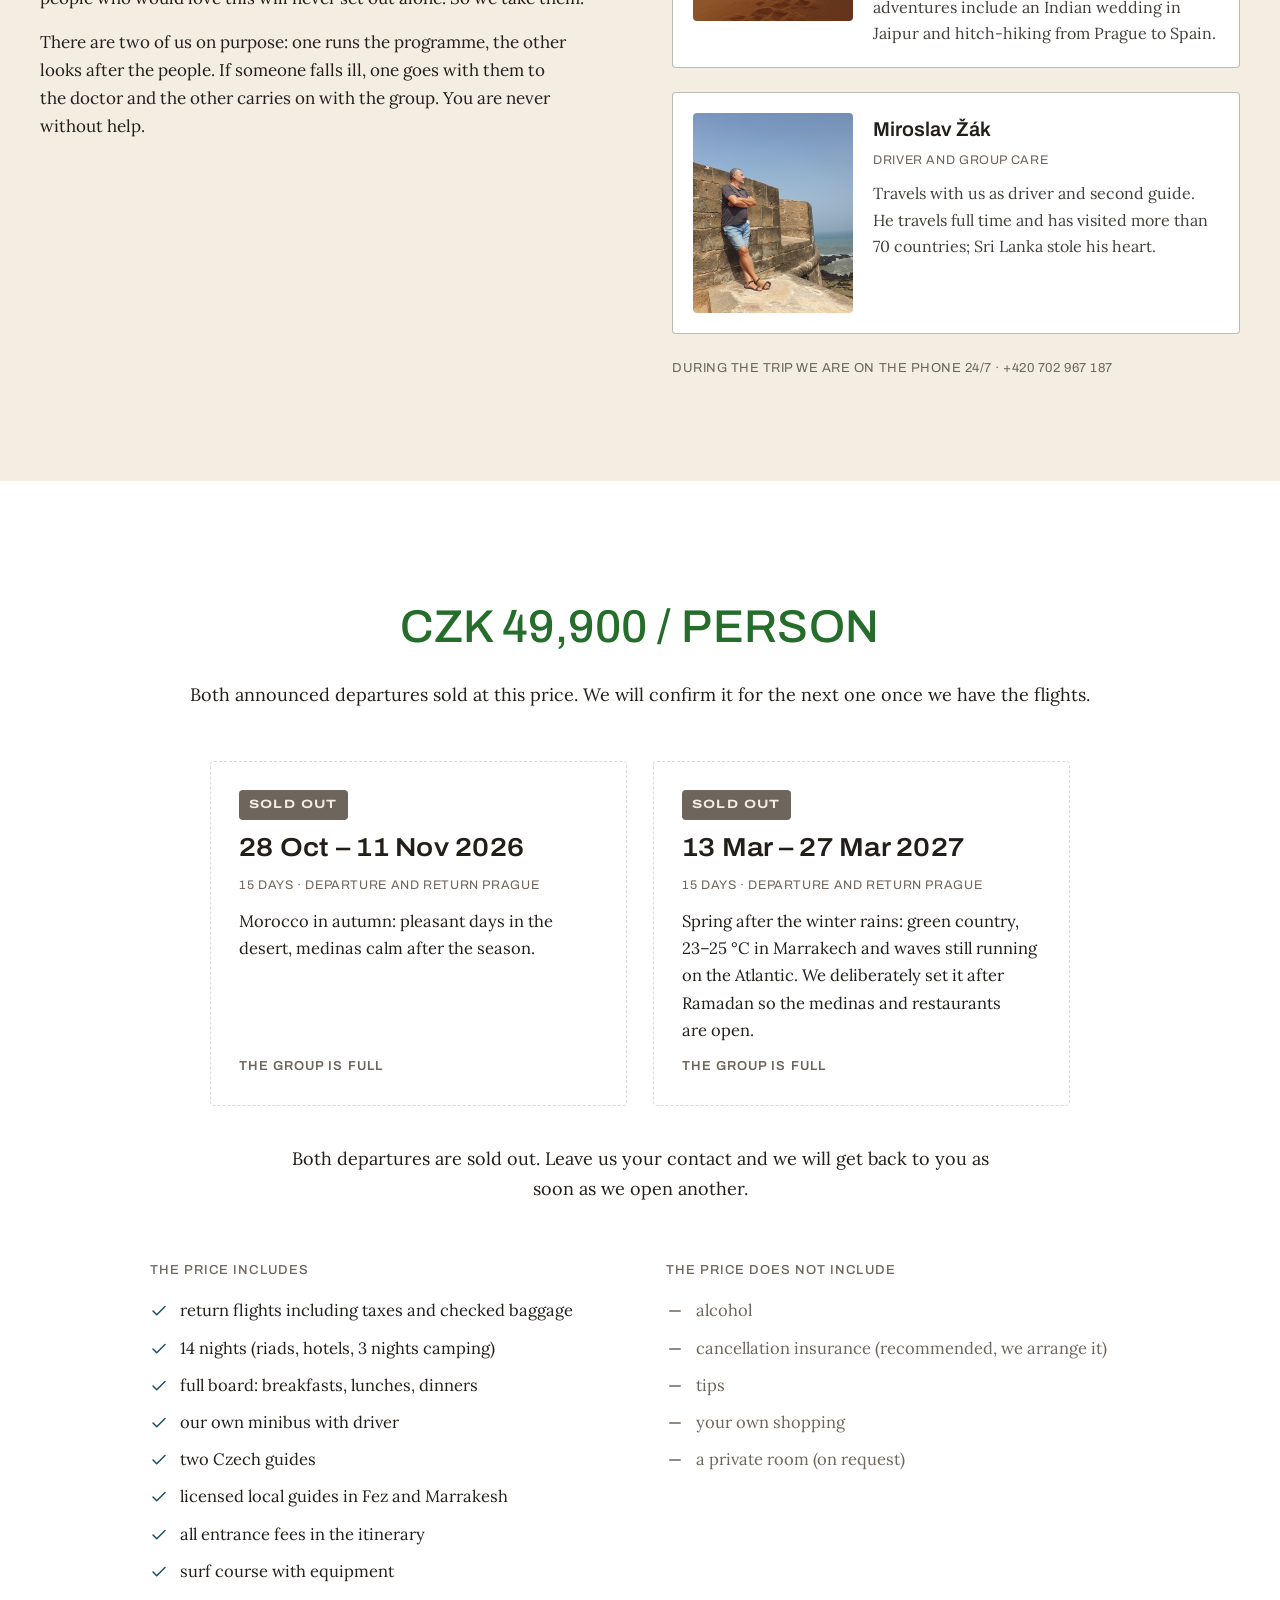
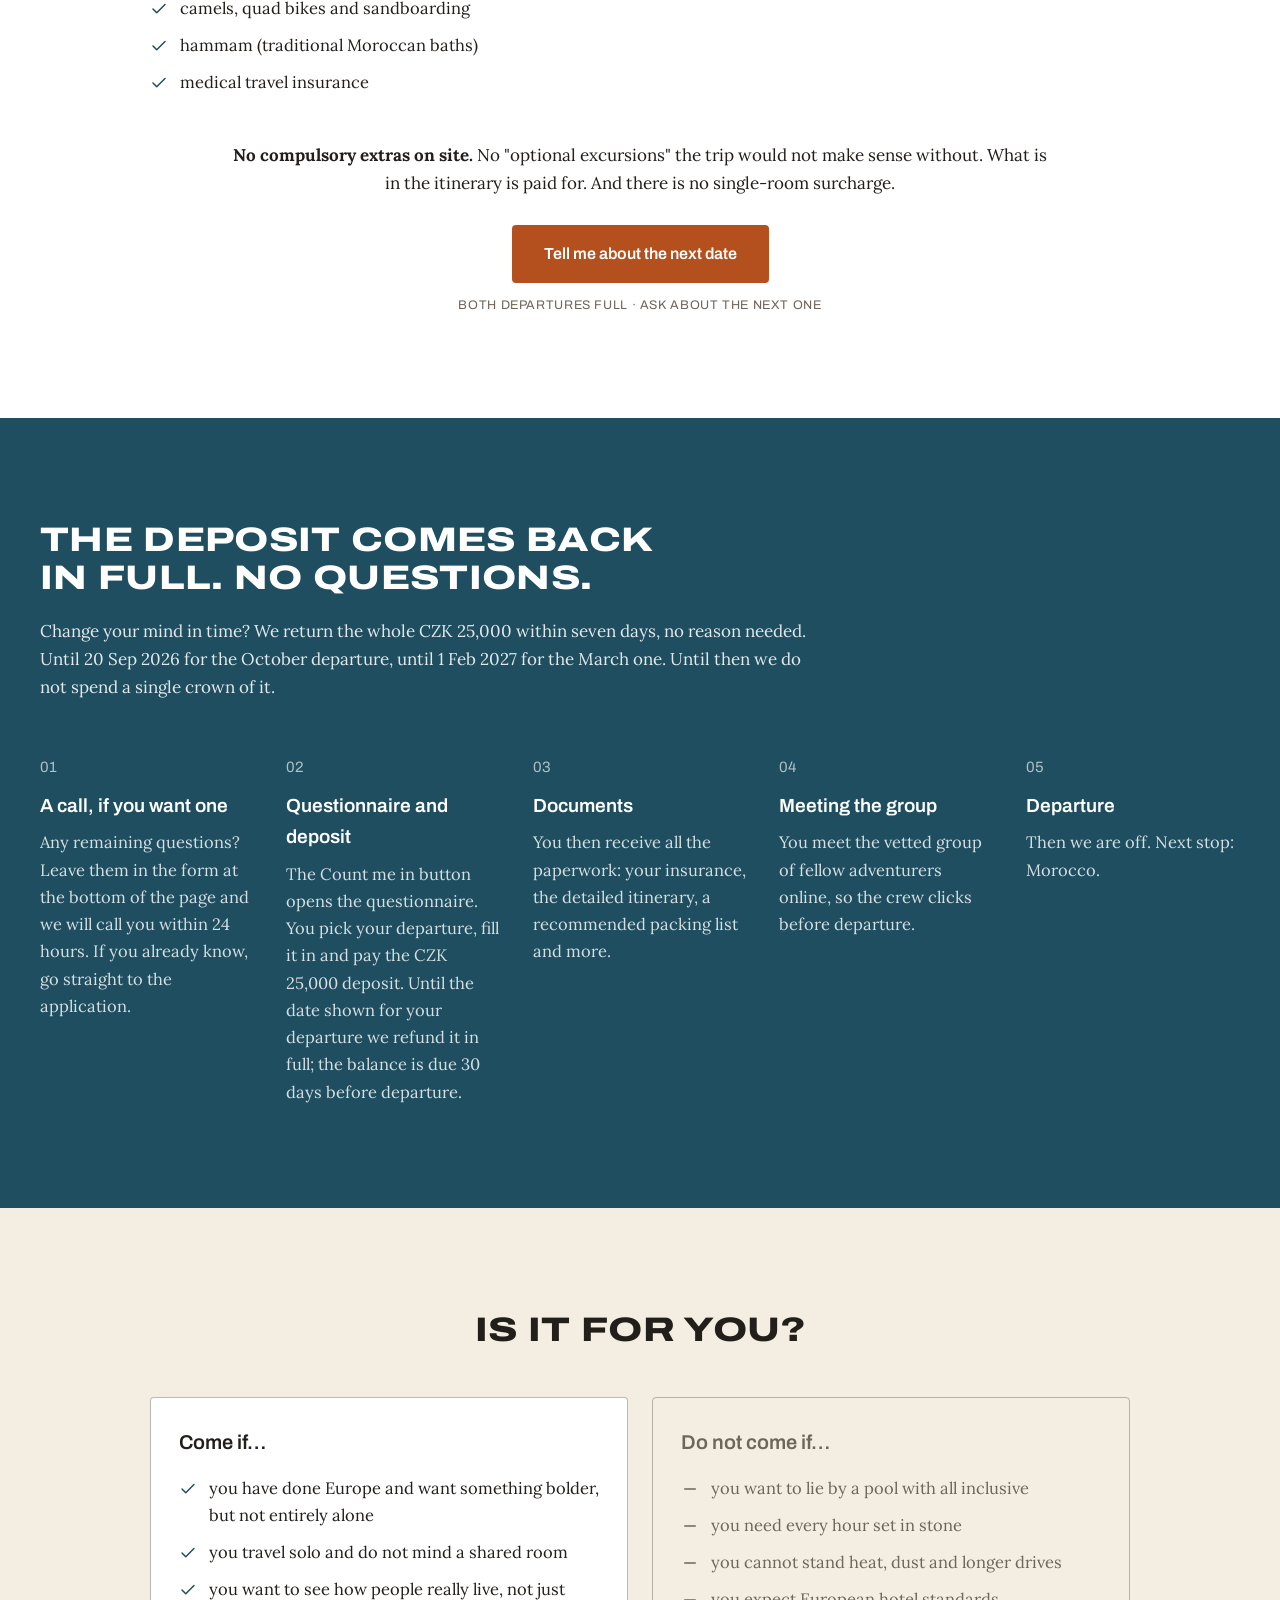
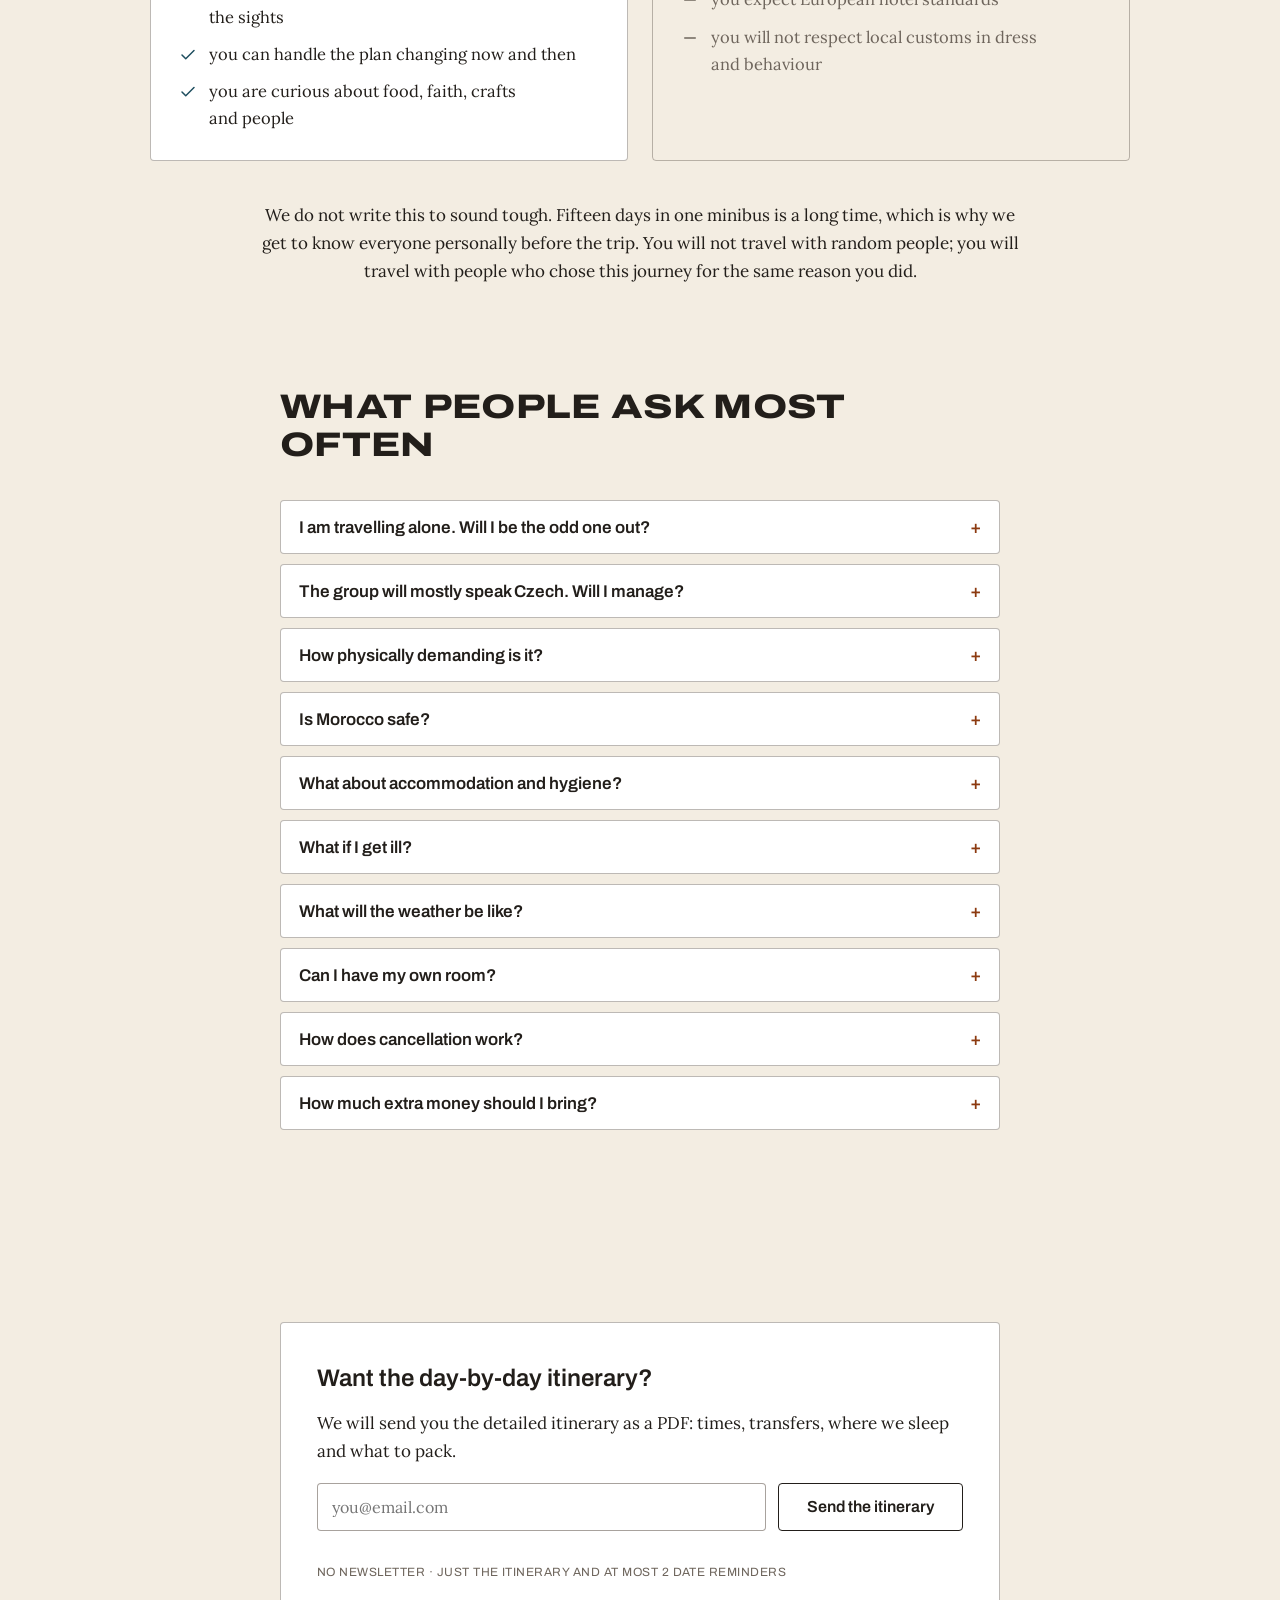
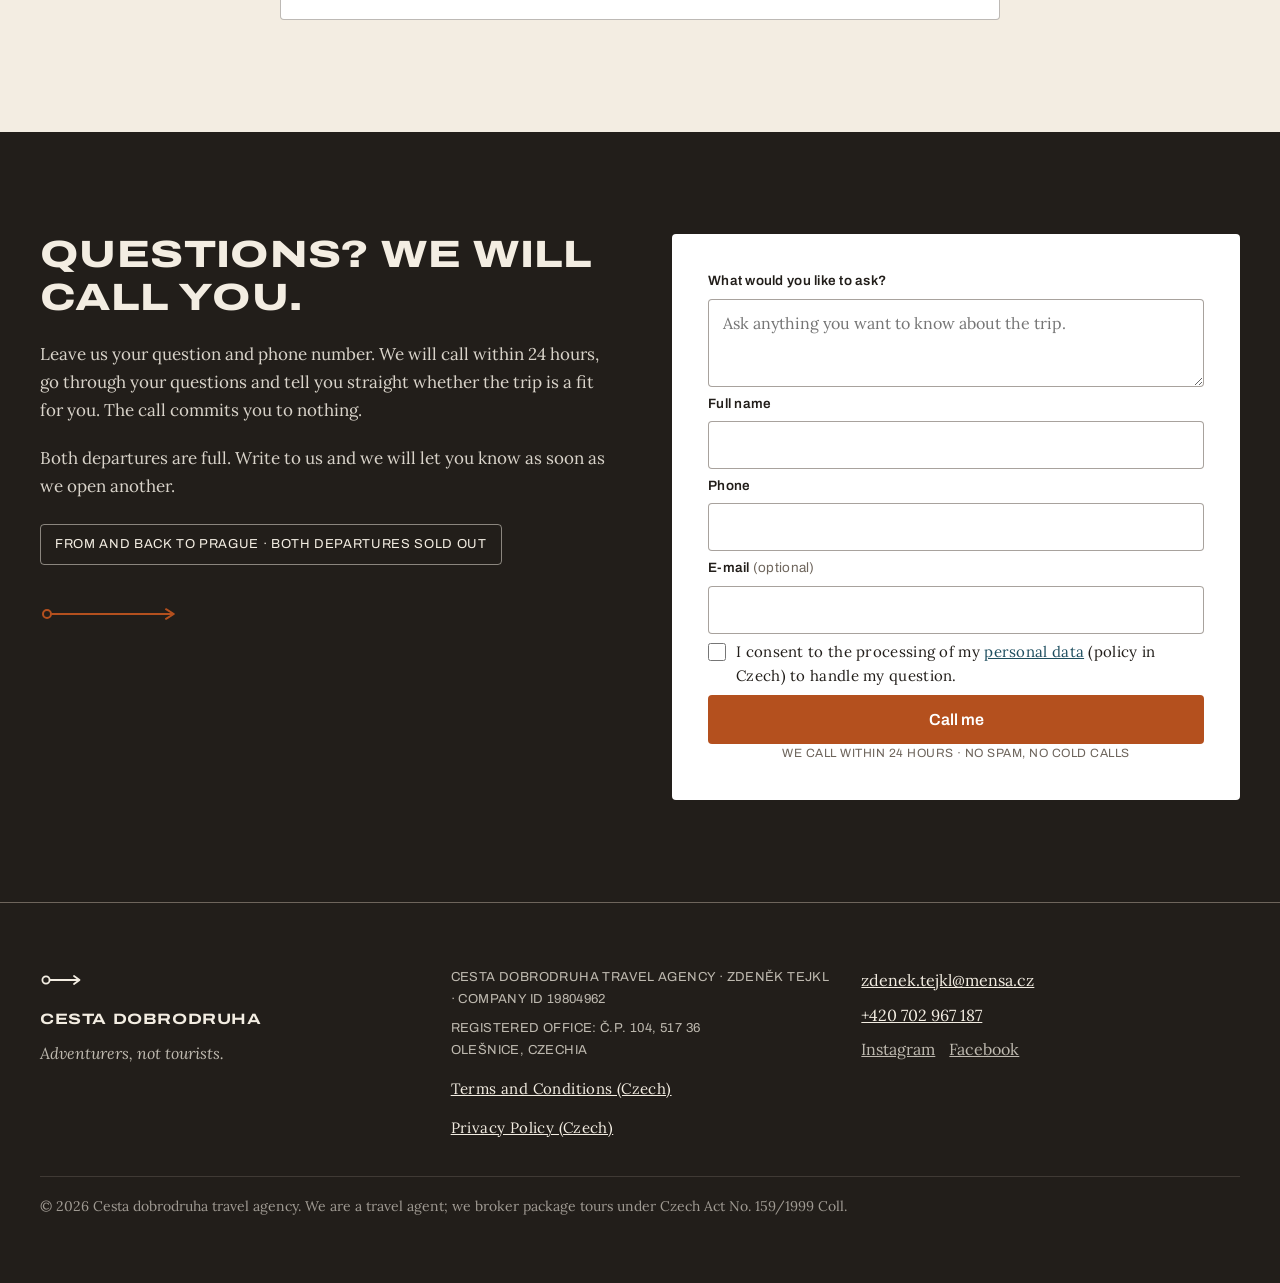
==== commit d7259258: "Oba termíny označené jako vyprodané Kapacita říjnového i březnového termínu je naplněná, web už prot" ====
--- a/en/index.html
+++ b/en/index.html
@@ -43,10 +43,10 @@
         <a href="../uk/index.html" hreflang="uk">UA</a>
         <a href="../sk/index.html" hreflang="sk">SK</a>
       </span>
-      <a href="chci-jet.html" class="btn btn--primary btn--nav">Count me in</a>
+      <a href="#formular" class="btn btn--primary btn--nav">Get in touch</a>
     </nav>
     <div class="nav__mobile">
-      <a href="chci-jet.html" class="btn btn--primary btn--nav-mobile" data-menu-close>Count me in</a>
+      <a href="#formular" class="btn btn--primary btn--nav-mobile" data-menu-close>Get in touch</a>
       <button type="button" id="menu-toggle" class="nav__burger" aria-label="Menu" aria-expanded="false" aria-controls="mobile-menu">
         <svg width="18" height="14" viewBox="0 0 18 14" stroke="currentColor" stroke-width="1.8" stroke-linecap="round" aria-hidden="true"><path d="M1 1h16M1 7h16M1 13h16"></path></svg>
       </button>
@@ -77,13 +77,13 @@
       <svg width="118" height="12" viewBox="0 0 118 12" fill="none" stroke="#B4501E" stroke-width="2" class="hero__route" aria-hidden="true"><circle cx="6" cy="6" r="3.6"></circle><path d="M9.6 6 H112" stroke-linecap="round"></path><path d="M107 1.8 113.5 6 107 10.2" fill="none" stroke-linecap="round" stroke-linejoin="round"></path></svg>
       <p class="hero__claim">Adventurers, not tourists.</p>
     </div>
-    <span class="hero__badge">MOROCCO · OCTOBER 2026 OR MARCH 2027 · CZK 49,900 · SMALL GROUP</span>
+    <span class="hero__badge">MOROCCO · BOTH DEPARTURES SOLD OUT · MORE COMING</span>
     <h1 class="hero__title">Morocco as it really is</h1>
     <p class="hero__sub">Fifteen days with a small crew: we sleep in medinas, eat where the locals eat, surf the Atlantic, hunt for trilobites and sleep under the Sahara stars. Two guides take care of language, logistics and safety.</p>
     <div class="hero__cta">
-      <a href="chci-jet.html" class="btn btn--primary btn--lg btn--on-dark">Count me in</a>
-    </div>
-    <p class="hero__micro">DEPOSIT CZK 25,000 · REFUNDED IN FULL, NO QUESTIONS ASKED</p>
+      <a href="#formular" class="btn btn--primary btn--lg btn--on-dark">Tell me about the next date</a>
+    </div>
+    <p class="hero__micro">EVERY PLACE IS TAKEN · WE WILL TELL YOU ABOUT THE NEXT DATE</p>
     <svg width="14" height="42" viewBox="0 0 14 42" fill="none" stroke="#B4501E" stroke-width="2" class="hero__start" aria-hidden="true"><circle cx="7" cy="7" r="4"></circle><path d="M7 11.5 V42" stroke-linecap="round"></path></svg>
   </div>
 </section>
@@ -269,7 +269,7 @@
     </div>
     <p class="program__outro">The skeleton of the itinerary is fixed: the places we sleep and the tickets we have paid for do not change. Inside each day there is room: when a conversation starts at the market, we are in no hurry.</p>
     <div class="program__cta">
-      <a href="chci-jet.html" class="btn btn--primary btn--lg">Fill in the interest form</a>
+      <a href="#formular" class="btn btn--primary btn--lg">Tell me about the next date</a>
     </div>
   </div>
 </section>
@@ -377,24 +377,25 @@
     <h2 class="sr-only">Price and dates</h2>
     <div class="price__head">
       <span class="price__new">CZK 49,900 / PERSON</span>
-      <p class="price__terms">The same price for both departures, held until the group is full. A CZK 25,000 deposit at booking, the balance due 30 days before departure.</p>
+      <p class="price__terms">Both announced departures sold at this price. We will confirm it for the next one once we have the flights.</p>
     </div>
     <div class="terms">
-      <article class="term">
-        <span class="term__tag">Next departure</span>
+      <article class="term term--full">
+        <span class="term__tag term__tag--full">Sold out</span>
         <h3 class="term__date">28 Oct – 11 Nov 2026</h3>
         <p class="term__meta">15 days · departure and return Prague</p>
-        <p class="term__note">Morocco in autumn: pleasant days in the desert, medinas calm after the season. Deposit refunded in full until 20 Sep 2026, balance due 28 Sep 2026.</p>
-        <div class="term__cta"><a href="chci-jet.html?termin=maroko-2026" class="btn btn--primary btn--block">Book the October trip</a></div>
+        <p class="term__note">Morocco in autumn: pleasant days in the desert, medinas calm after the season.</p>
+        <p class="term__full">The group is full</p>
       </article>
-      <article class="term">
-        <span class="term__tag term__tag--pozdejsi">New date</span>
+      <article class="term term--full">
+        <span class="term__tag term__tag--full">Sold out</span>
         <h3 class="term__date">13 Mar – 27 Mar 2027</h3>
         <p class="term__meta">15 days · departure and return Prague</p>
-        <p class="term__note">Spring after the winter rains: green country, 23–25 °C in Marrakech and waves still running on the Atlantic. We deliberately set it after Ramadan so the medinas and restaurants are open. Deposit refunded in full until 1 Feb 2027, balance due 11 Feb 2027.</p>
-        <div class="term__cta"><a href="chci-jet.html?termin=maroko-2027-brezen" class="btn btn--primary btn--block">Book the March trip</a></div>
+        <p class="term__note">Spring after the winter rains: green country, 23–25 °C in Marrakech and waves still running on the Atlantic. We deliberately set it after Ramadan so the medinas and restaurants are open.</p>
+        <p class="term__full">The group is full</p>
       </article>
     </div>
+    <p class="terms__note">Both departures are sold out. Leave us your contact and we will get back to you as soon as we open another.</p>
     <div class="price__cols">
       <div>
         <h3 class="price__col-title">The price includes</h3>
@@ -425,8 +426,8 @@
     </div>
     <p class="price__principle"><strong>No compulsory extras on site.</strong> No "optional excursions" the trip would not make sense without. What is in the itinerary is paid for. And there is no single-room surcharge.</p>
     <div class="price__cta">
-      <a href="chci-jet.html" class="btn btn--primary btn--lg">Count me in</a>
-      <p class="price__micro">DEPOSIT FULLY REFUNDABLE · SEE DATES PER DEPARTURE</p>
+      <a href="#formular" class="btn btn--primary btn--lg">Tell me about the next date</a>
+      <p class="price__micro">BOTH DEPARTURES FULL · ASK ABOUT THE NEXT ONE</p>
     </div>
   </div>
 </section>
@@ -598,8 +599,8 @@
     <div>
       <h2 class="h2 final__title">Questions? We will call you.</h2>
       <p class="final__text">Leave us your question and phone number. We will call within 24 hours, go through your questions and tell you straight whether the trip is a fit for you. The call commits you to nothing.</p>
-      <p class="final__text">Already decided? Go straight to <a href="chci-jet.html">the application</a>.</p>
-      <span class="final__badge">FROM AND BACK TO PRAGUE · 28 OCT 2026 OR 13 MAR 2027</span>
+      <p class="final__text">Both departures are full. Write to us and we will let you know as soon as we open another.</p>
+      <span class="final__badge">FROM AND BACK TO PRAGUE · BOTH DEPARTURES SOLD OUT</span>
       <div class="final__route">
         <svg width="140" height="14" viewBox="0 0 140 14" fill="none" stroke="#B4501E" stroke-width="2" aria-hidden="true"><circle cx="7" cy="7" r="4"></circle><path d="M11.5 7 H132" stroke-linecap="round"></path><path d="M126 2.2 133.8 7 126 11.8" fill="none" stroke-linecap="round" stroke-linejoin="round"></path></svg>
       </div>
@@ -640,7 +641,7 @@
       <div id="dotaz-sent" class="final__sent" hidden>
         <svg width="30" height="30" viewBox="0 0 24 24" fill="none" stroke="#1E4E5F" stroke-width="2" stroke-linecap="round" stroke-linejoin="round" aria-hidden="true"><path d="M20 6 9 17l-5-5"></path></svg>
         <h3>Thank you, we will be in touch within 24 hours.</h3>
-        <p>We will call from +420 702 967 187. Save the number so you know it is us. If you make up your mind in the meantime, go straight to <a href="chci-jet.html">the application</a>.</p>
+        <p>We will call from +420 702 967 187. Save the number so you know it is us. We are happy to tell you when the next departure is planned.</p>
       </div>
     </div>
   </div>
@@ -682,8 +683,8 @@
 </button>
 
 <div id="sticky-bar" class="sticky-bar" hidden>
-  <span class="sticky-bar__info">2 DEPARTURES · CZK 49,900</span>
-  <a href="chci-jet.html" class="btn btn--primary btn--bar">Count me in</a>
+  <span class="sticky-bar__info">SOLD OUT · NEXT DATE COMING</span>
+  <a href="#formular" class="btn btn--primary btn--bar">Get in touch</a>
 </div>
 
 <script src="../js/main.js"></script>
--- a/css/styles.css
+++ b/css/styles.css
@@ -985,6 +985,45 @@
 
 /* tlačítko drží u spodní hrany, aby obě karty končily zarovnaně */
 .term__cta { margin-top: auto; }
+
+/* vyprodaný termín: přerušovaný rámeček místo plné karty, štítek v kameni */
+.term--full {
+  border-style: dashed;
+  background: transparent;
+}
+
+.term__tag--full { background: var(--cd-kamen); }
+
+.term__full {
+  margin: auto 0 0;
+  font-family: var(--cd-font-mono);
+  font-weight: 600;
+  font-size: 13px;
+  letter-spacing: 0.08em;
+  color: var(--cd-kamen);
+  text-transform: uppercase;
+}
+
+.terms__note {
+  max-width: 720px;
+  margin: clamp(26px, 3.6vw, 38px) auto 0;
+  text-align: center;
+  font-size: 18px;
+}
+
+/* přihláška, když se nedá podat */
+.apply__full { text-align: center; }
+
+.apply__full h2 {
+  margin: 0 0 14px;
+  font-family: var(--cd-font-display);
+  font-weight: 600;
+  font-size: clamp(21px, 3vw, 27px);
+  line-height: 1.25;
+}
+
+.apply__full p { margin: 0 0 14px; }
+.apply__full .btn { margin-top: 8px; }
 
 .price__cols {
   display: grid;
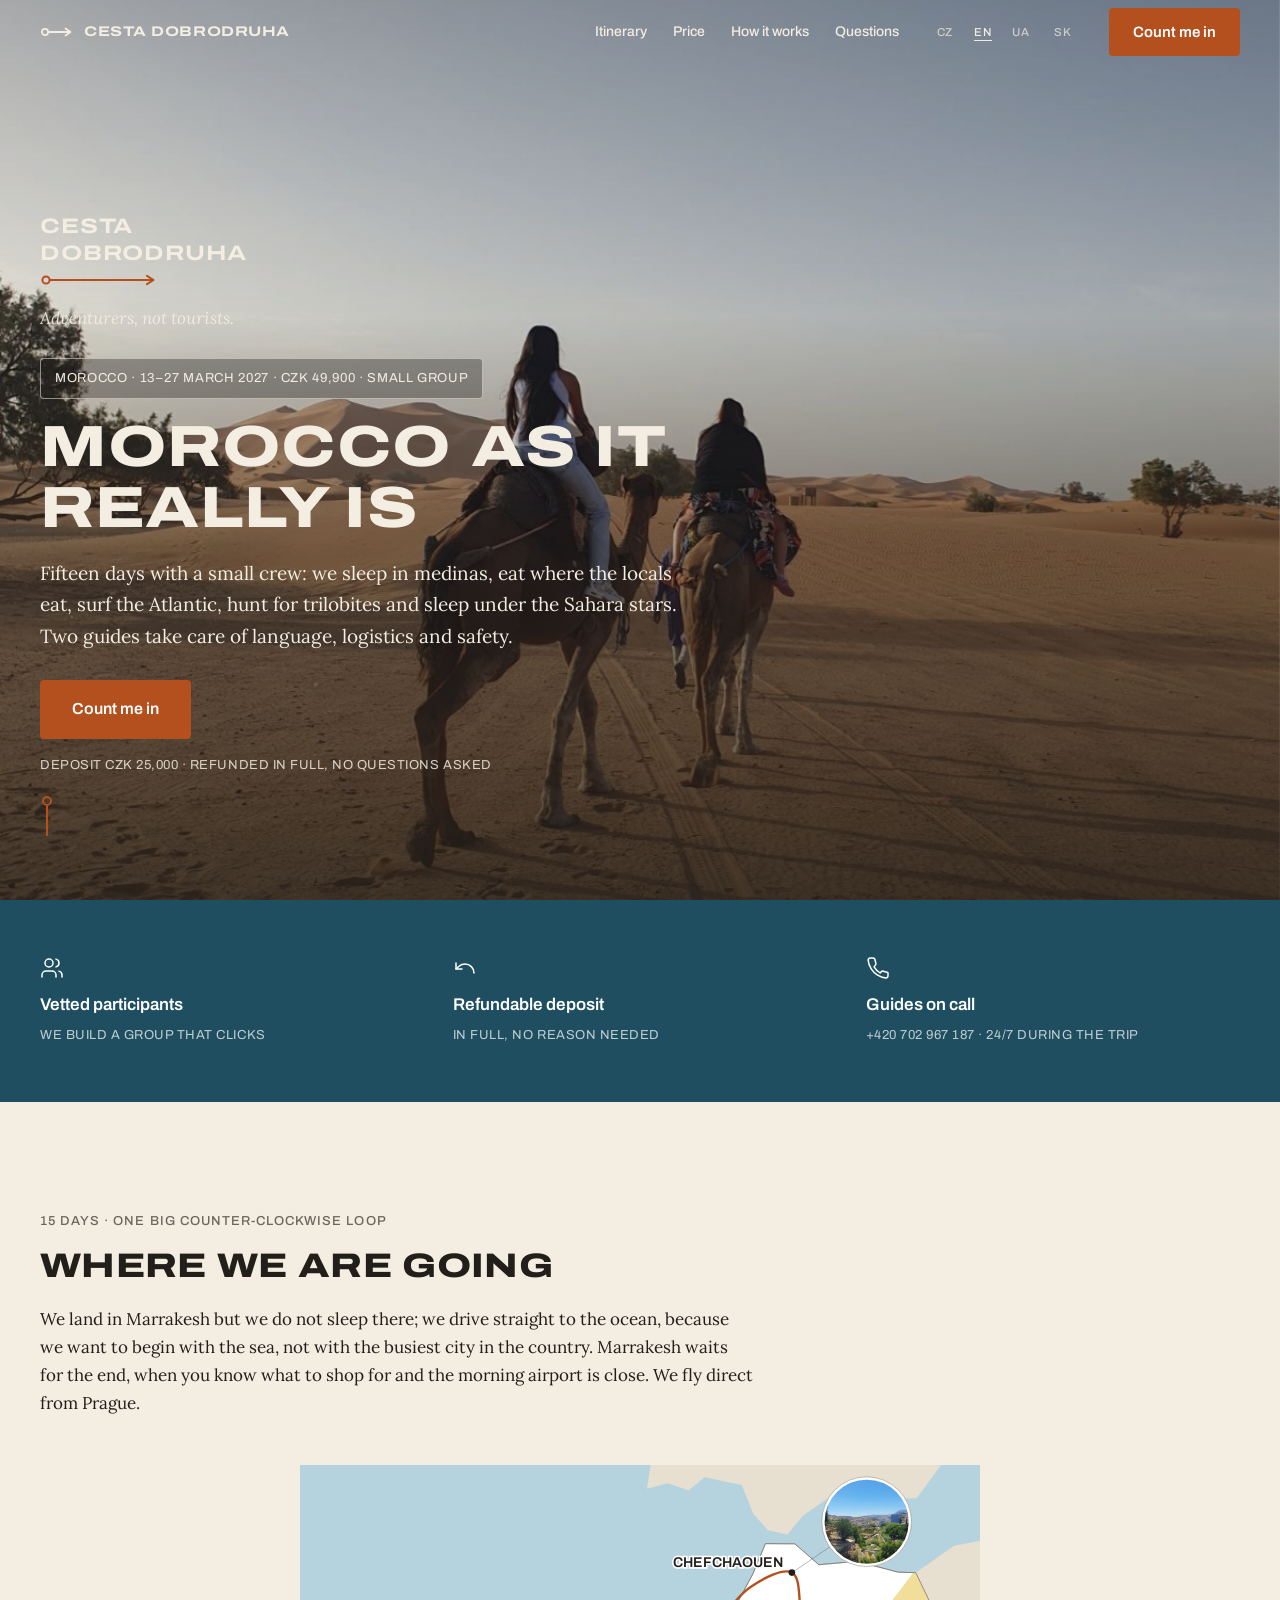
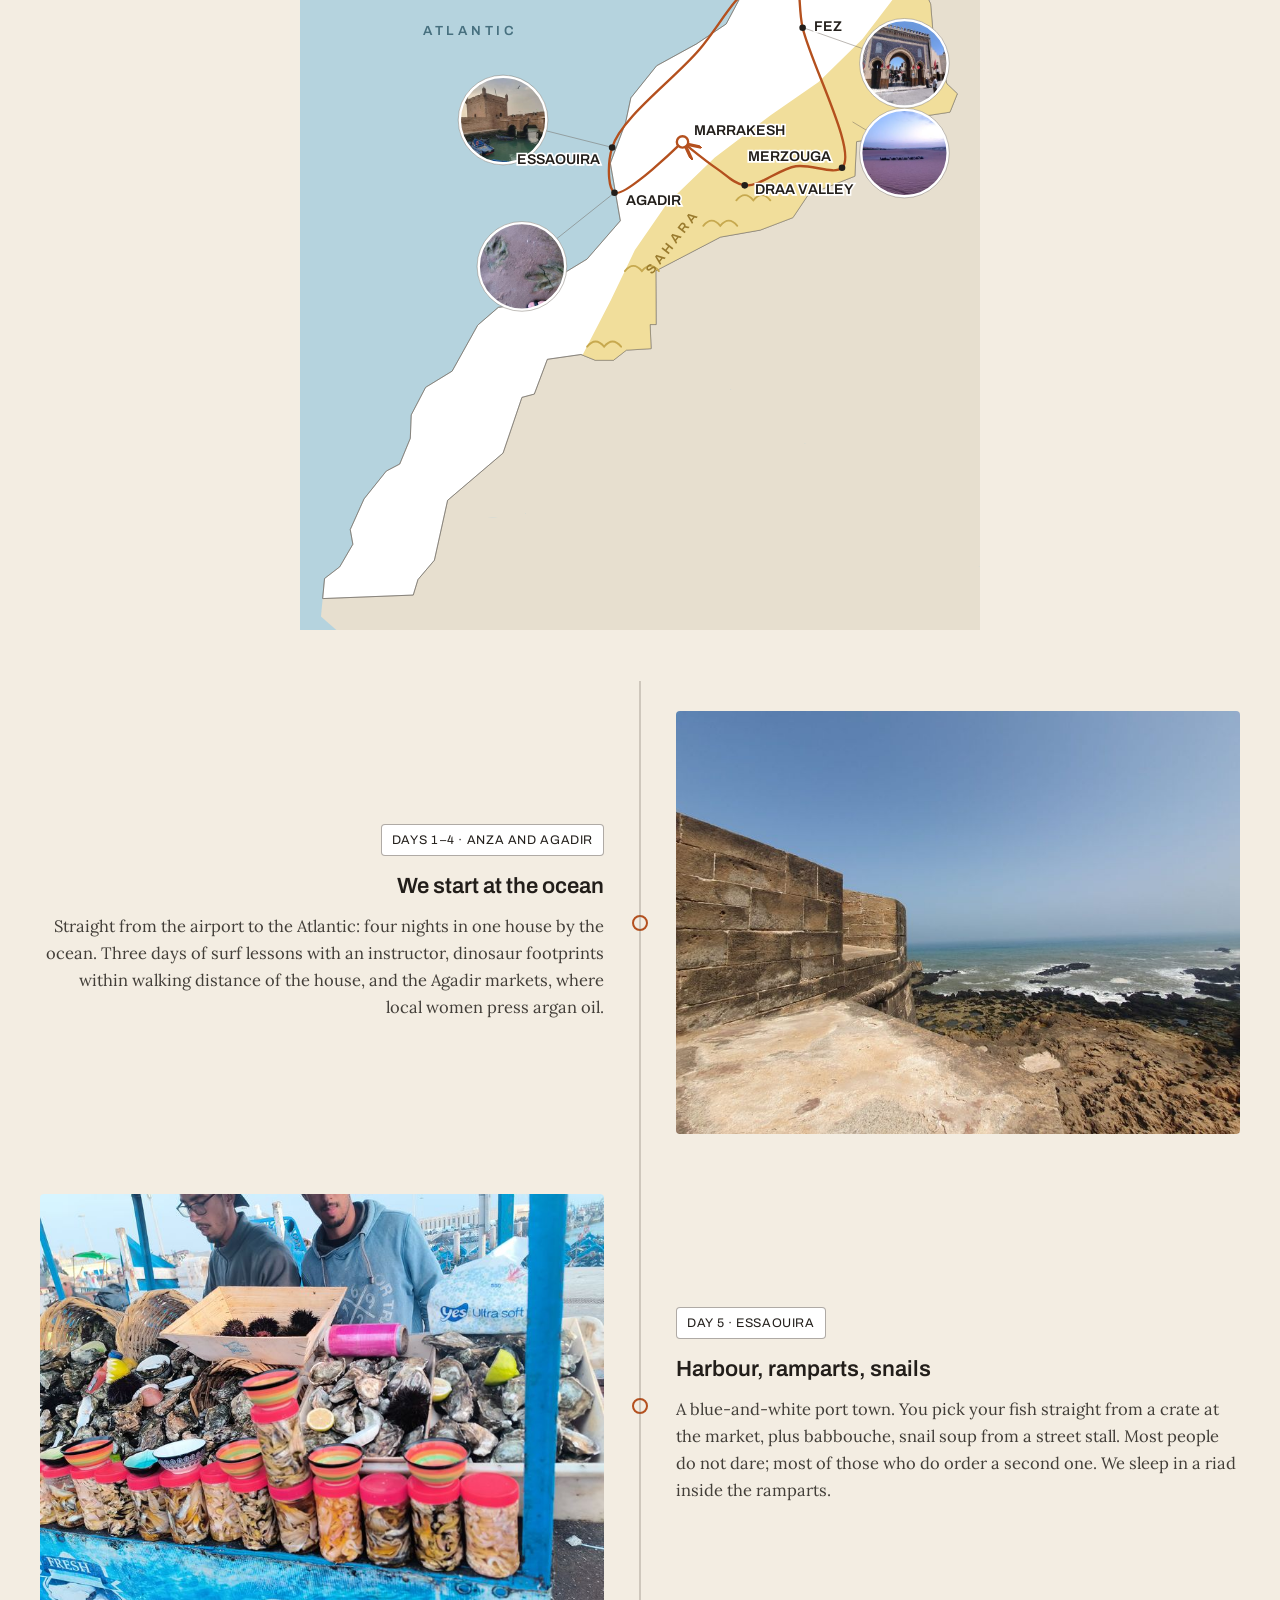
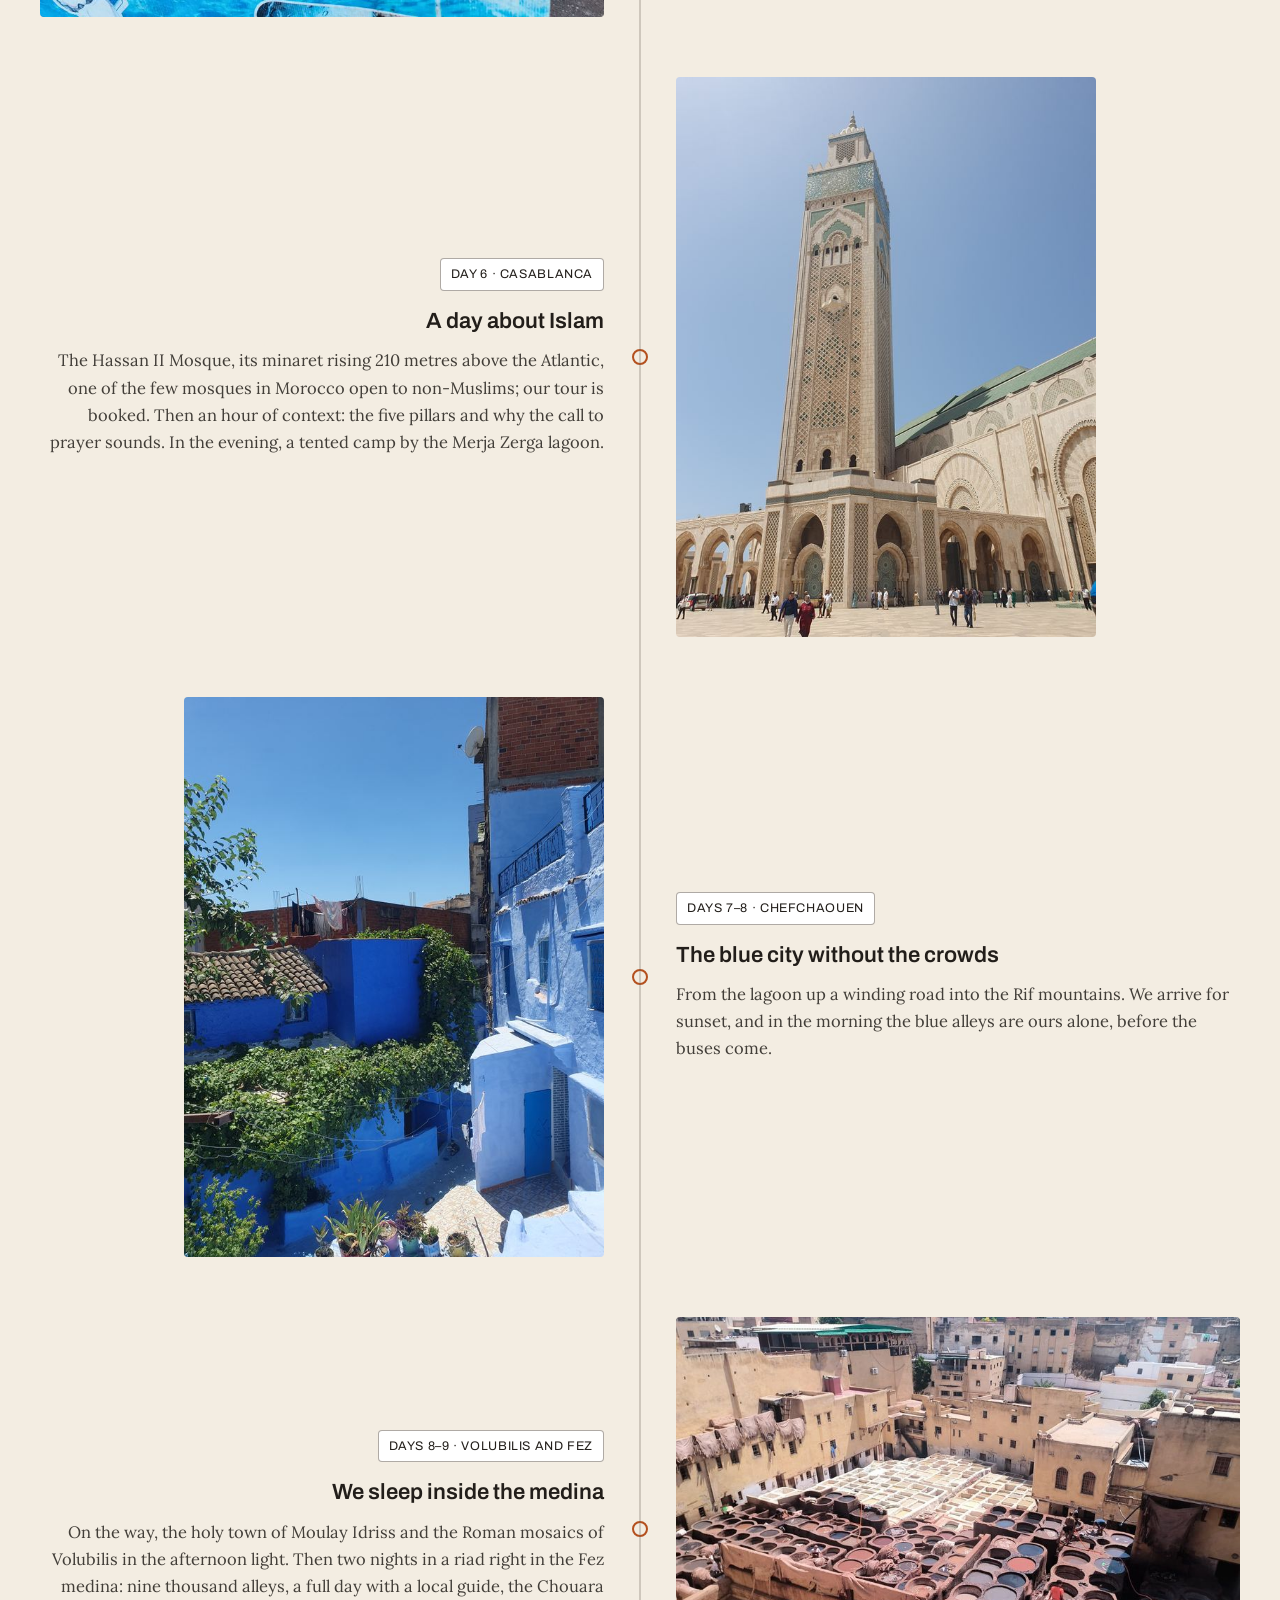
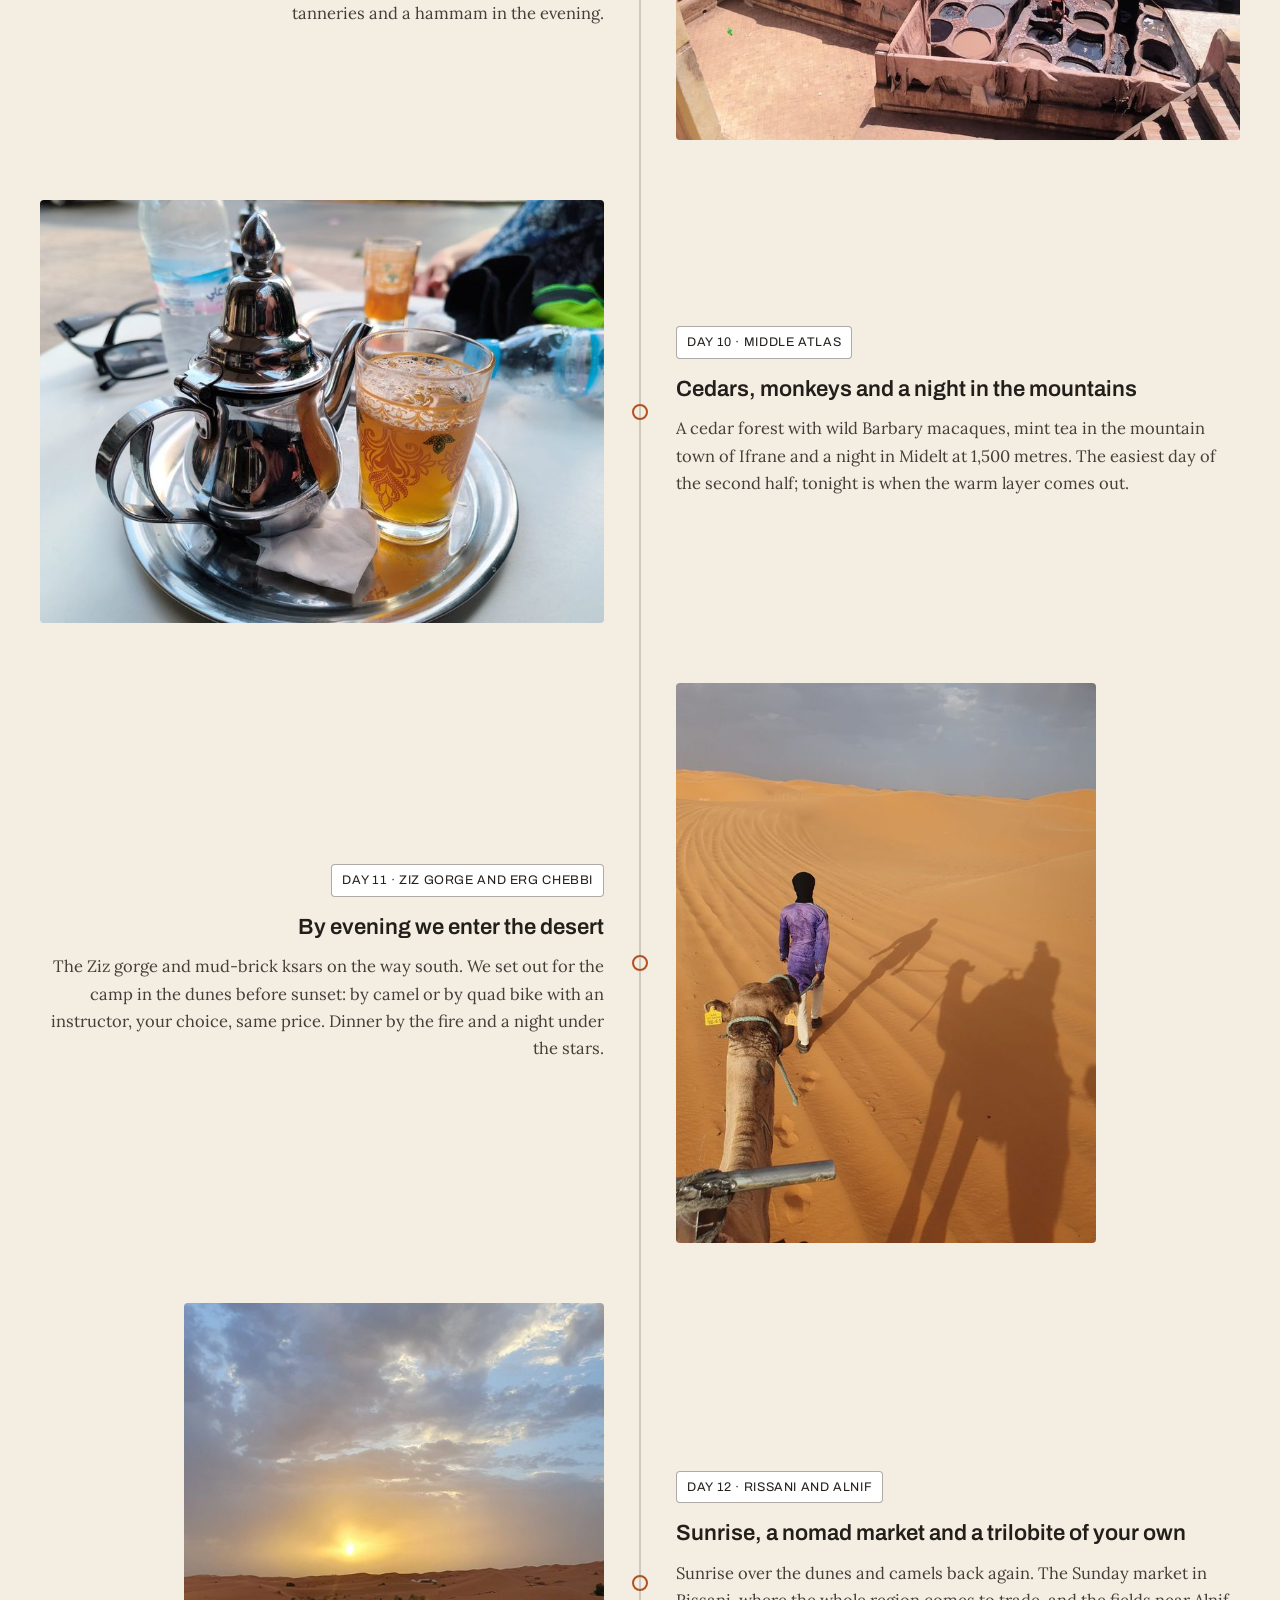
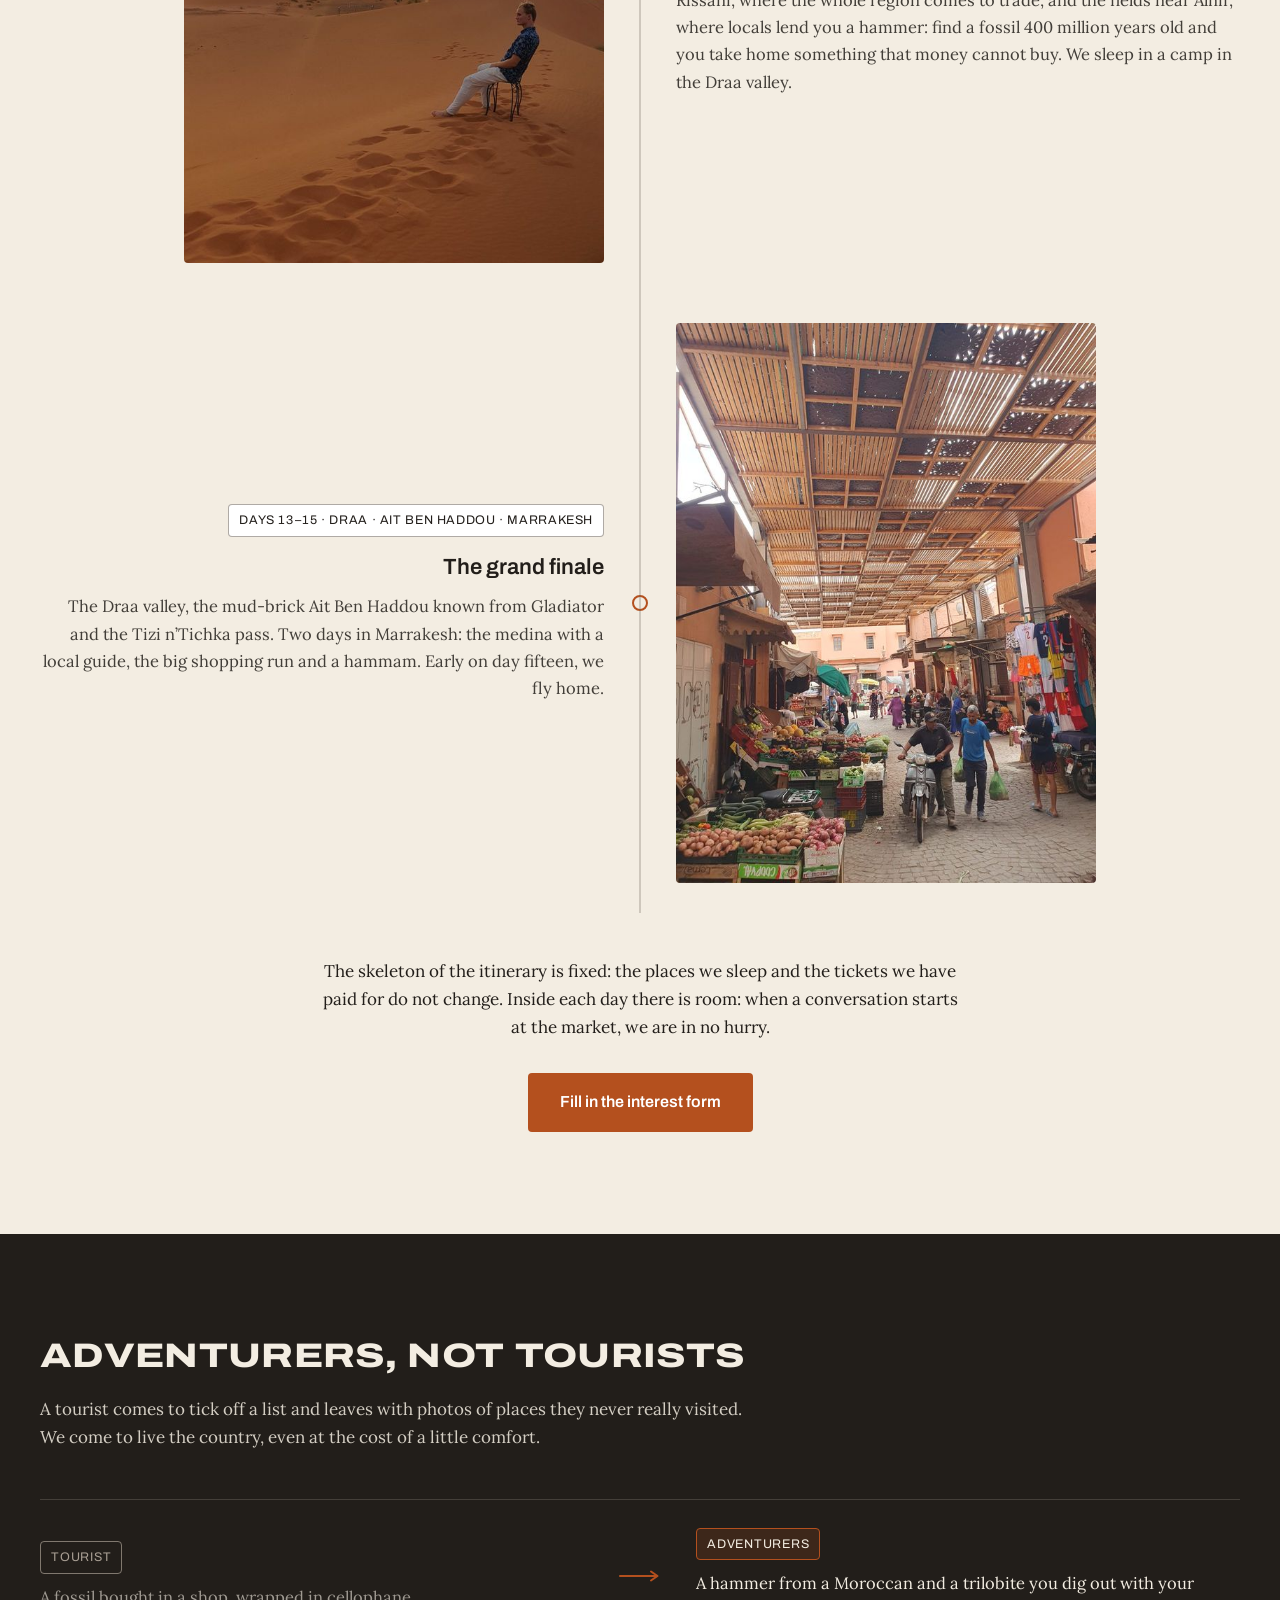
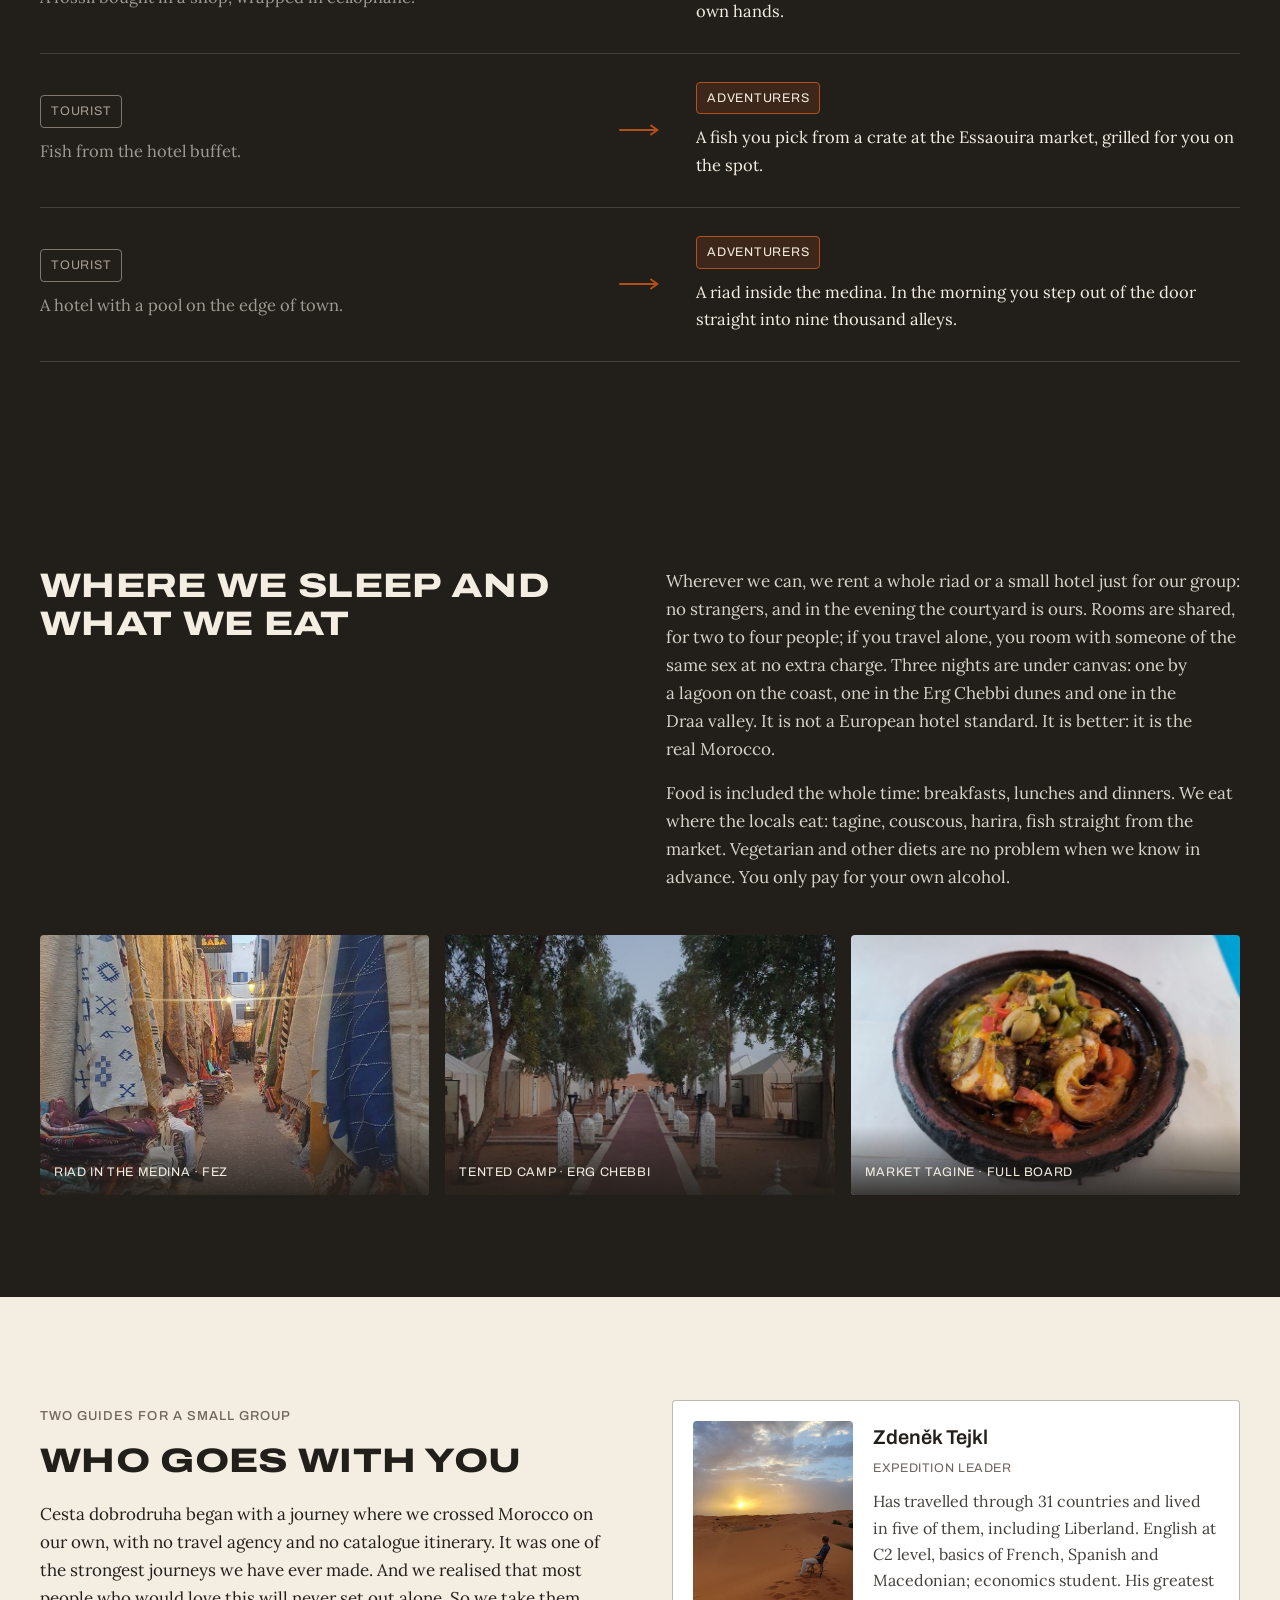
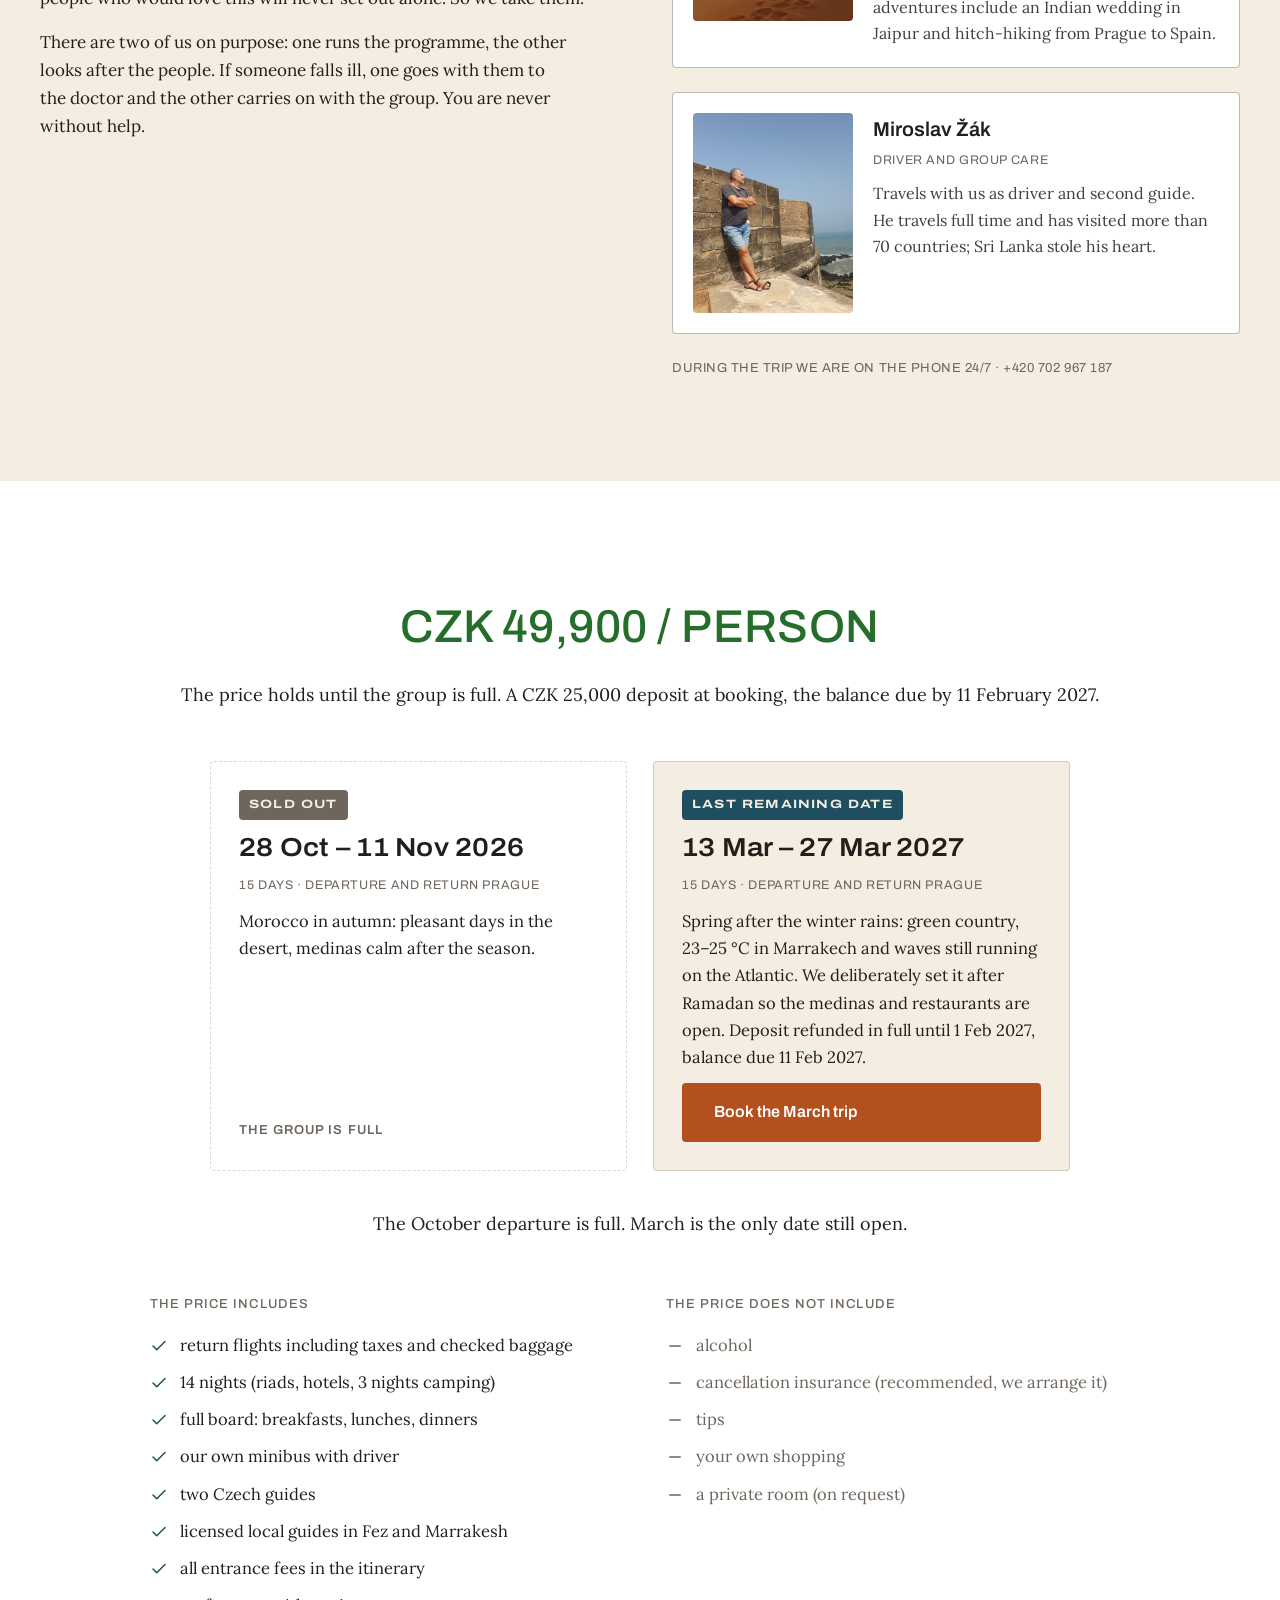
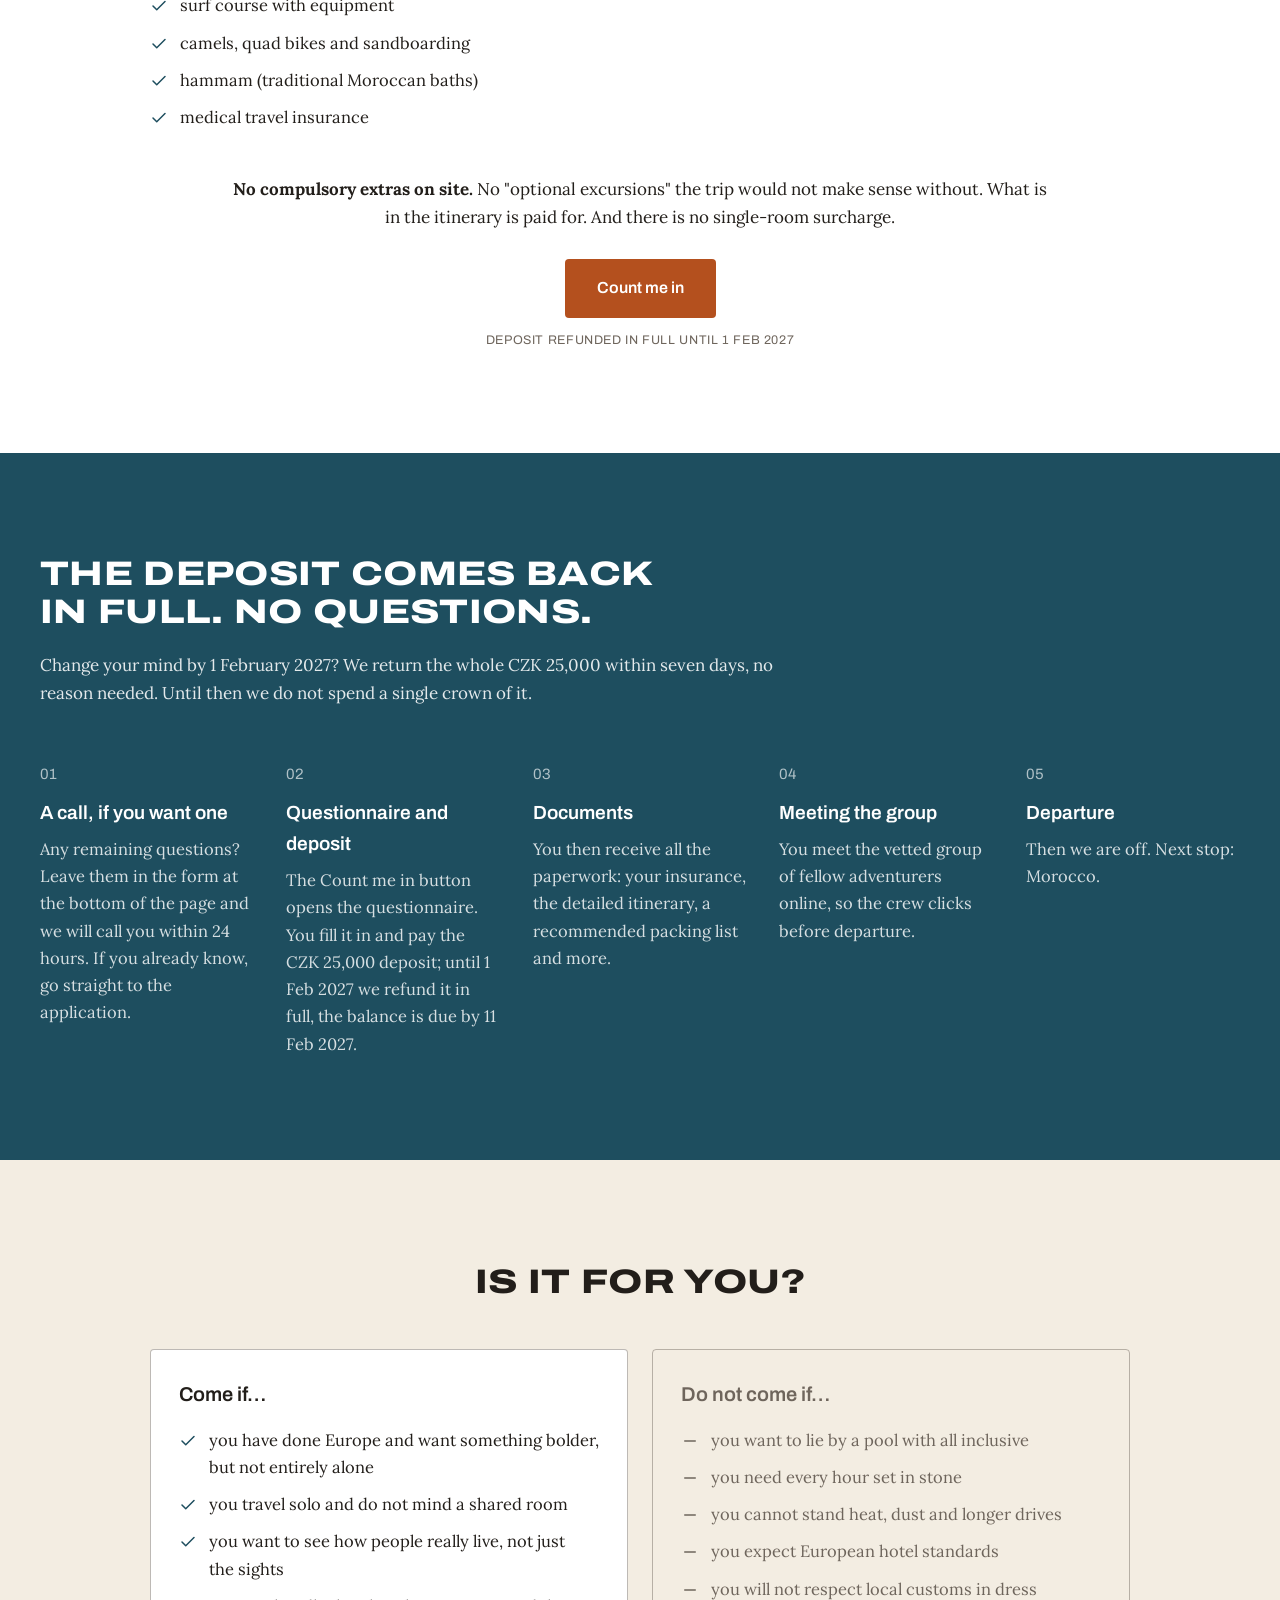
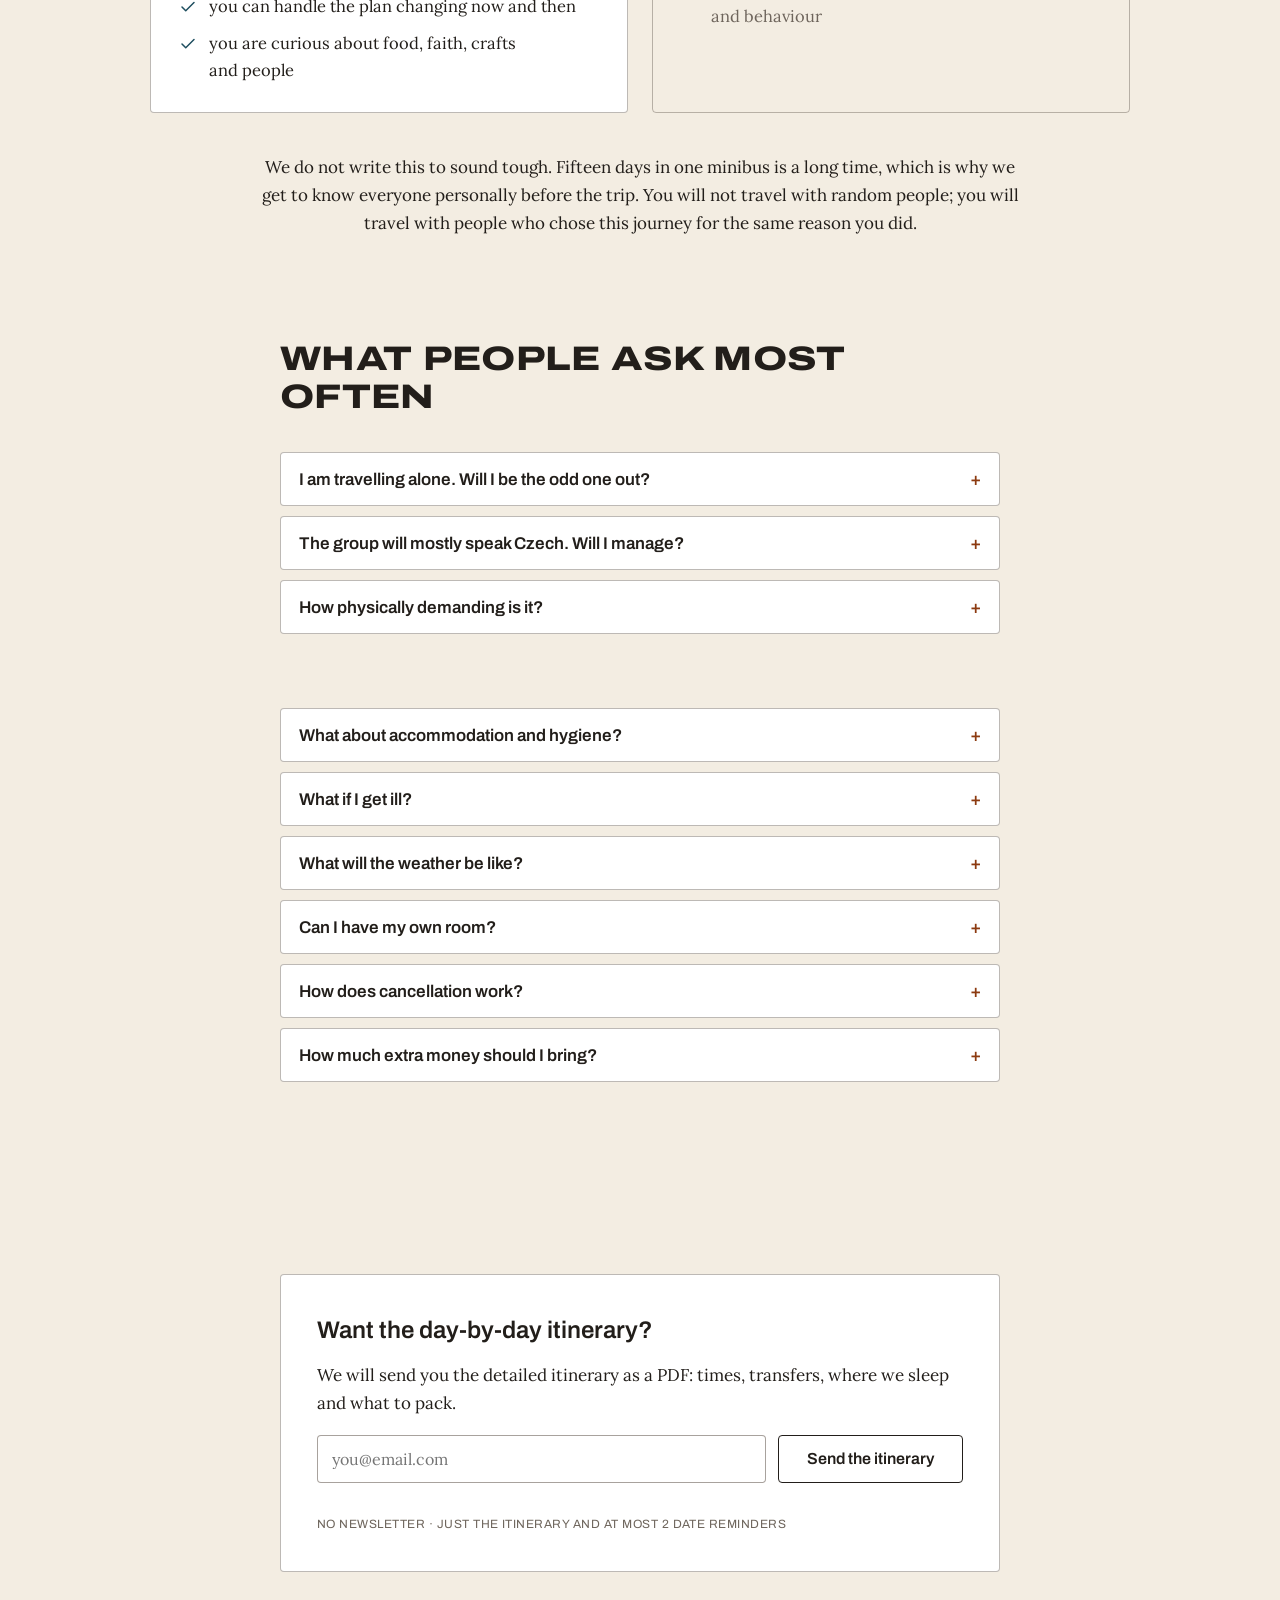
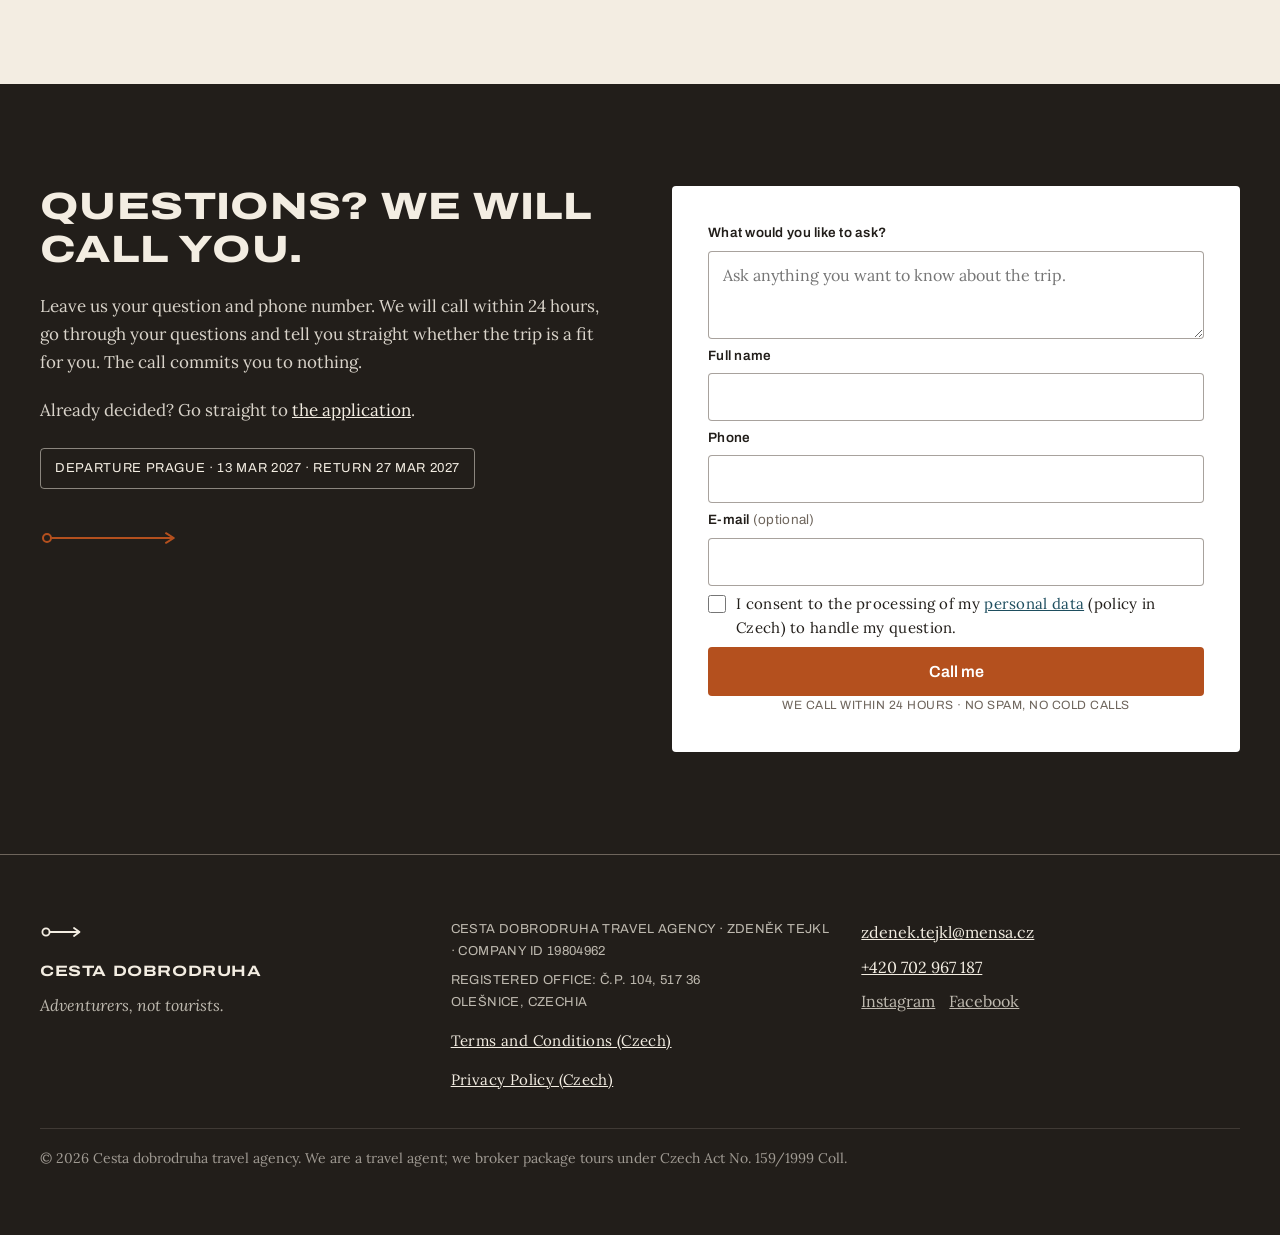
==== commit eb316497: "Vyprodaný jen říjnový termín, březnový se prodává dál Revize předchozího commitu: obsazený je jen te" ====
--- a/en/index.html
+++ b/en/index.html
@@ -3,11 +3,11 @@
 <head>
   <meta charset="utf-8">
   <meta name="viewport" content="width=device-width, initial-scale=1">
-  <title>Morocco 2026 and 2027: small-group expedition | Cesta dobrodruha</title>
-  <meta name="description" content="A 15-day small-group expedition to Morocco. The Sahara, Fez, surfing on the Atlantic and a trilobite you dig up yourself. Two Czech guides, full board, no single-room surcharge. Two departures: October 2026 and March 2027. Deposit fully refundable.">
+  <title>Morocco, March 2027: small-group expedition | Cesta dobrodruha</title>
+  <meta name="description" content="A 15-day small-group expedition to Morocco. The Sahara, Fez, surfing on the Atlantic and a trilobite you dig up yourself. Two Czech guides, full board, no single-room surcharge. Departing 13 to 27 March 2027; the October date is sold out. Deposit fully refundable.">
   <meta property="og:type" content="website">
-  <meta property="og:title" content="Morocco 2026 and 2027: small-group expedition | Cesta dobrodruha">
-  <meta property="og:description" content="A 15-day small-group expedition to Morocco. The Sahara, Fez, surfing on the Atlantic and a trilobite you dig up yourself. Two Czech guides, full board, no single-room surcharge. Two departures: October 2026 and March 2027. Deposit fully refundable.">
+  <meta property="og:title" content="Morocco, March 2027: small-group expedition | Cesta dobrodruha">
+  <meta property="og:description" content="A 15-day small-group expedition to Morocco. The Sahara, Fez, surfing on the Atlantic and a trilobite you dig up yourself. Two Czech guides, full board, no single-room surcharge. Departing 13 to 27 March 2027; the October date is sold out. Deposit fully refundable.">
   <meta property="og:image" content="../assets/hero-velbloudi.jpg">
   <meta property="og:locale" content="en_US">
   <meta name="theme-color" content="#221E1A">
@@ -43,10 +43,10 @@
         <a href="../uk/index.html" hreflang="uk">UA</a>
         <a href="../sk/index.html" hreflang="sk">SK</a>
       </span>
-      <a href="#formular" class="btn btn--primary btn--nav">Get in touch</a>
+      <a href="chci-jet.html" class="btn btn--primary btn--nav">Count me in</a>
     </nav>
     <div class="nav__mobile">
-      <a href="#formular" class="btn btn--primary btn--nav-mobile" data-menu-close>Get in touch</a>
+      <a href="chci-jet.html" class="btn btn--primary btn--nav-mobile" data-menu-close>Count me in</a>
       <button type="button" id="menu-toggle" class="nav__burger" aria-label="Menu" aria-expanded="false" aria-controls="mobile-menu">
         <svg width="18" height="14" viewBox="0 0 18 14" stroke="currentColor" stroke-width="1.8" stroke-linecap="round" aria-hidden="true"><path d="M1 1h16M1 7h16M1 13h16"></path></svg>
       </button>
@@ -77,13 +77,13 @@
       <svg width="118" height="12" viewBox="0 0 118 12" fill="none" stroke="#B4501E" stroke-width="2" class="hero__route" aria-hidden="true"><circle cx="6" cy="6" r="3.6"></circle><path d="M9.6 6 H112" stroke-linecap="round"></path><path d="M107 1.8 113.5 6 107 10.2" fill="none" stroke-linecap="round" stroke-linejoin="round"></path></svg>
       <p class="hero__claim">Adventurers, not tourists.</p>
     </div>
-    <span class="hero__badge">MOROCCO · BOTH DEPARTURES SOLD OUT · MORE COMING</span>
+    <span class="hero__badge">MOROCCO · 13–27 MARCH 2027 · CZK 49,900 · SMALL GROUP</span>
     <h1 class="hero__title">Morocco as it really is</h1>
     <p class="hero__sub">Fifteen days with a small crew: we sleep in medinas, eat where the locals eat, surf the Atlantic, hunt for trilobites and sleep under the Sahara stars. Two guides take care of language, logistics and safety.</p>
     <div class="hero__cta">
-      <a href="#formular" class="btn btn--primary btn--lg btn--on-dark">Tell me about the next date</a>
-    </div>
-    <p class="hero__micro">EVERY PLACE IS TAKEN · WE WILL TELL YOU ABOUT THE NEXT DATE</p>
+      <a href="chci-jet.html" class="btn btn--primary btn--lg btn--on-dark">Count me in</a>
+    </div>
+    <p class="hero__micro">DEPOSIT CZK 25,000 · REFUNDED IN FULL, NO QUESTIONS ASKED</p>
     <svg width="14" height="42" viewBox="0 0 14 42" fill="none" stroke="#B4501E" stroke-width="2" class="hero__start" aria-hidden="true"><circle cx="7" cy="7" r="4"></circle><path d="M7 11.5 V42" stroke-linecap="round"></path></svg>
   </div>
 </section>
@@ -269,7 +269,7 @@
     </div>
     <p class="program__outro">The skeleton of the itinerary is fixed: the places we sleep and the tickets we have paid for do not change. Inside each day there is room: when a conversation starts at the market, we are in no hurry.</p>
     <div class="program__cta">
-      <a href="#formular" class="btn btn--primary btn--lg">Tell me about the next date</a>
+      <a href="chci-jet.html" class="btn btn--primary btn--lg">Fill in the interest form</a>
     </div>
   </div>
 </section>
@@ -377,7 +377,7 @@
     <h2 class="sr-only">Price and dates</h2>
     <div class="price__head">
       <span class="price__new">CZK 49,900 / PERSON</span>
-      <p class="price__terms">Both announced departures sold at this price. We will confirm it for the next one once we have the flights.</p>
+      <p class="price__terms">The price holds until the group is full. A CZK 25,000 deposit at booking, the balance due by 11 February 2027.</p>
     </div>
     <div class="terms">
       <article class="term term--full">
@@ -387,15 +387,15 @@
         <p class="term__note">Morocco in autumn: pleasant days in the desert, medinas calm after the season.</p>
         <p class="term__full">The group is full</p>
       </article>
-      <article class="term term--full">
-        <span class="term__tag term__tag--full">Sold out</span>
+      <article class="term">
+        <span class="term__tag term__tag--pozdejsi">Last remaining date</span>
         <h3 class="term__date">13 Mar – 27 Mar 2027</h3>
         <p class="term__meta">15 days · departure and return Prague</p>
-        <p class="term__note">Spring after the winter rains: green country, 23–25 °C in Marrakech and waves still running on the Atlantic. We deliberately set it after Ramadan so the medinas and restaurants are open.</p>
-        <p class="term__full">The group is full</p>
+        <p class="term__note">Spring after the winter rains: green country, 23–25 °C in Marrakech and waves still running on the Atlantic. We deliberately set it after Ramadan so the medinas and restaurants are open. Deposit refunded in full until 1 Feb 2027, balance due 11 Feb 2027.</p>
+        <div class="term__cta"><a href="chci-jet.html?termin=maroko-2027-brezen" class="btn btn--primary btn--block">Book the March trip</a></div>
       </article>
     </div>
-    <p class="terms__note">Both departures are sold out. Leave us your contact and we will get back to you as soon as we open another.</p>
+    <p class="terms__note">The October departure is full. March is the only date still open.</p>
     <div class="price__cols">
       <div>
         <h3 class="price__col-title">The price includes</h3>
@@ -426,8 +426,8 @@
     </div>
     <p class="price__principle"><strong>No compulsory extras on site.</strong> No "optional excursions" the trip would not make sense without. What is in the itinerary is paid for. And there is no single-room surcharge.</p>
     <div class="price__cta">
-      <a href="#formular" class="btn btn--primary btn--lg">Tell me about the next date</a>
-      <p class="price__micro">BOTH DEPARTURES FULL · ASK ABOUT THE NEXT ONE</p>
+      <a href="chci-jet.html" class="btn btn--primary btn--lg">Count me in</a>
+      <p class="price__micro">DEPOSIT REFUNDED IN FULL UNTIL 1 FEB 2027</p>
     </div>
   </div>
 </section>
@@ -435,7 +435,7 @@
 <section id="zaloha" class="deposit">
   <div class="deposit__inner">
     <h2 class="h2 deposit__title">The deposit comes back in full. No questions.</h2>
-    <p class="deposit__intro">Change your mind in time? We return the whole CZK 25,000 within seven days, no reason needed. Until 20 Sep 2026 for the October departure, until 1 Feb 2027 for the March one. Until then we do not spend a single crown of it.</p>
+    <p class="deposit__intro">Change your mind by 1 February 2027? We return the whole CZK 25,000 within seven days, no reason needed. Until then we do not spend a single crown of it.</p>
     <div class="deposit__steps">
       <div class="deposit__step">
         <span class="deposit__num">01</span>
@@ -445,7 +445,7 @@
       <div class="deposit__step">
         <span class="deposit__num">02</span>
         <h3>Questionnaire and deposit</h3>
-        <p>The Count me in button opens the questionnaire. You pick your departure, fill it in and pay the CZK 25,000 deposit. Until the date shown for your departure we refund it in full; the balance is due 30 days before departure.</p>
+        <p>The Count me in button opens the questionnaire. You fill it in and pay the CZK 25,000 deposit; until 1 Feb 2027 we refund it in full, the balance is due by 11 Feb 2027.</p>
       </div>
       <div class="deposit__step">
         <span class="deposit__num">03</span>
@@ -560,7 +560,7 @@
           <span>How does cancellation work?</span>
           <span class="faq__ind" aria-hidden="true">+</span>
         </button>
-        <p class="faq__a" hidden>Until 20 September we refund the deposit in full, no reason needed. After that date the cancellation terms of the Terms and Conditions apply; we recommend cancellation insurance, which we can arrange for you.</p>
+        <p class="faq__a" hidden>Until 1 February 2027 we refund the deposit in full, no reason needed. After that date the cancellation terms of the Terms and Conditions apply; we recommend cancellation insurance, which we can arrange for you.</p>
       </div>
       <div class="faq__item">
         <button type="button" class="faq__q" aria-expanded="false">
@@ -599,8 +599,8 @@
     <div>
       <h2 class="h2 final__title">Questions? We will call you.</h2>
       <p class="final__text">Leave us your question and phone number. We will call within 24 hours, go through your questions and tell you straight whether the trip is a fit for you. The call commits you to nothing.</p>
-      <p class="final__text">Both departures are full. Write to us and we will let you know as soon as we open another.</p>
-      <span class="final__badge">FROM AND BACK TO PRAGUE · BOTH DEPARTURES SOLD OUT</span>
+      <p class="final__text">Already decided? Go straight to <a href="chci-jet.html">the application</a>.</p>
+      <span class="final__badge">DEPARTURE PRAGUE · 13 MAR 2027 · RETURN 27 MAR 2027</span>
       <div class="final__route">
         <svg width="140" height="14" viewBox="0 0 140 14" fill="none" stroke="#B4501E" stroke-width="2" aria-hidden="true"><circle cx="7" cy="7" r="4"></circle><path d="M11.5 7 H132" stroke-linecap="round"></path><path d="M126 2.2 133.8 7 126 11.8" fill="none" stroke-linecap="round" stroke-linejoin="round"></path></svg>
       </div>
@@ -641,7 +641,7 @@
       <div id="dotaz-sent" class="final__sent" hidden>
         <svg width="30" height="30" viewBox="0 0 24 24" fill="none" stroke="#1E4E5F" stroke-width="2" stroke-linecap="round" stroke-linejoin="round" aria-hidden="true"><path d="M20 6 9 17l-5-5"></path></svg>
         <h3>Thank you, we will be in touch within 24 hours.</h3>
-        <p>We will call from +420 702 967 187. Save the number so you know it is us. We are happy to tell you when the next departure is planned.</p>
+        <p>We will call from +420 702 967 187. Save the number so you know it is us. If you make up your mind in the meantime, go straight to <a href="chci-jet.html">the application</a>.</p>
       </div>
     </div>
   </div>
@@ -683,8 +683,8 @@
 </button>
 
 <div id="sticky-bar" class="sticky-bar" hidden>
-  <span class="sticky-bar__info">SOLD OUT · NEXT DATE COMING</span>
-  <a href="#formular" class="btn btn--primary btn--bar">Get in touch</a>
+  <span class="sticky-bar__info">13 MAR 2027 · CZK 49,900</span>
+  <a href="chci-jet.html" class="btn btn--primary btn--bar">Count me in</a>
 </div>
 
 <script src="../js/main.js"></script>
--- a/css/styles.css
+++ b/css/styles.css
@@ -1009,6 +1009,12 @@
   margin: clamp(26px, 3.6vw, 38px) auto 0;
   text-align: center;
   font-size: 18px;
+}
+
+/* vyprodaný termín ve výběru v přihlášce: nejde vybrat a je utlumený */
+.choices label:has(input:disabled) {
+  color: var(--cd-kamen);
+  cursor: not-allowed;
 }
 
 /* přihláška, když se nedá podat */
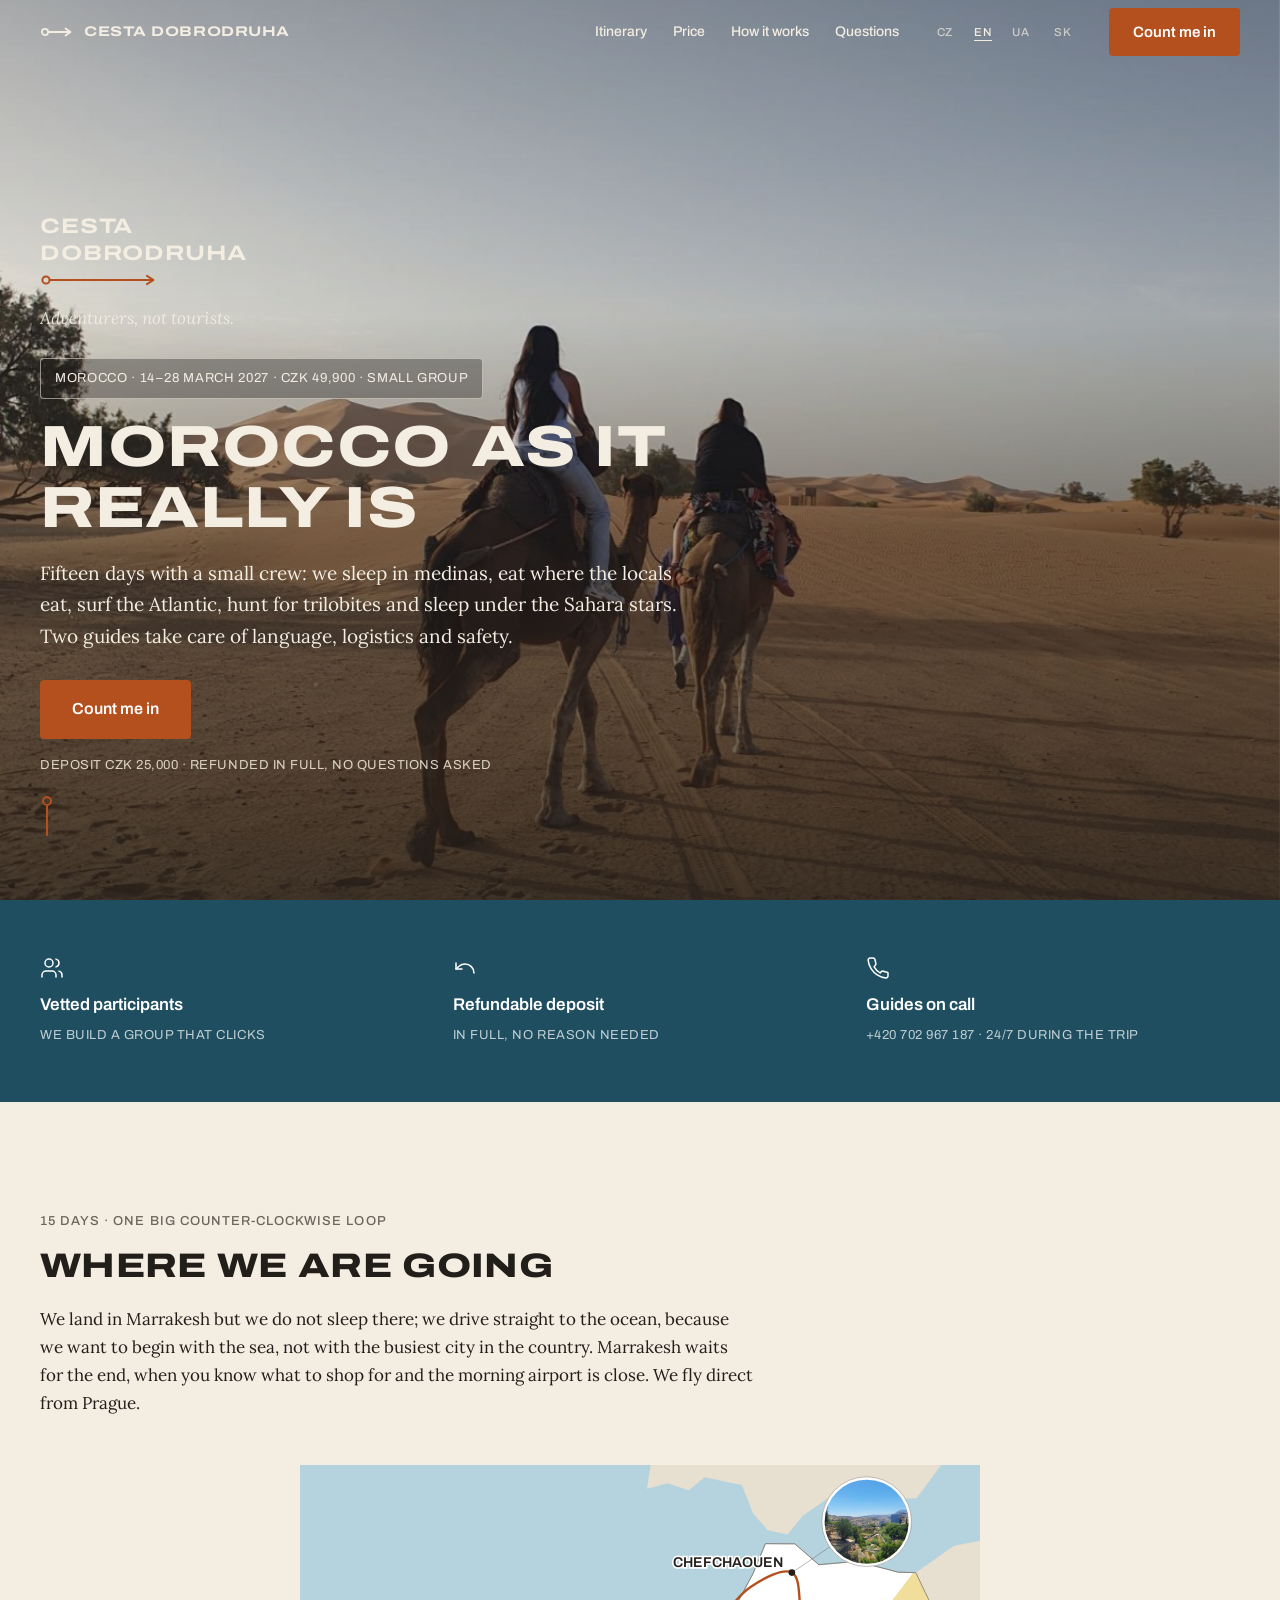
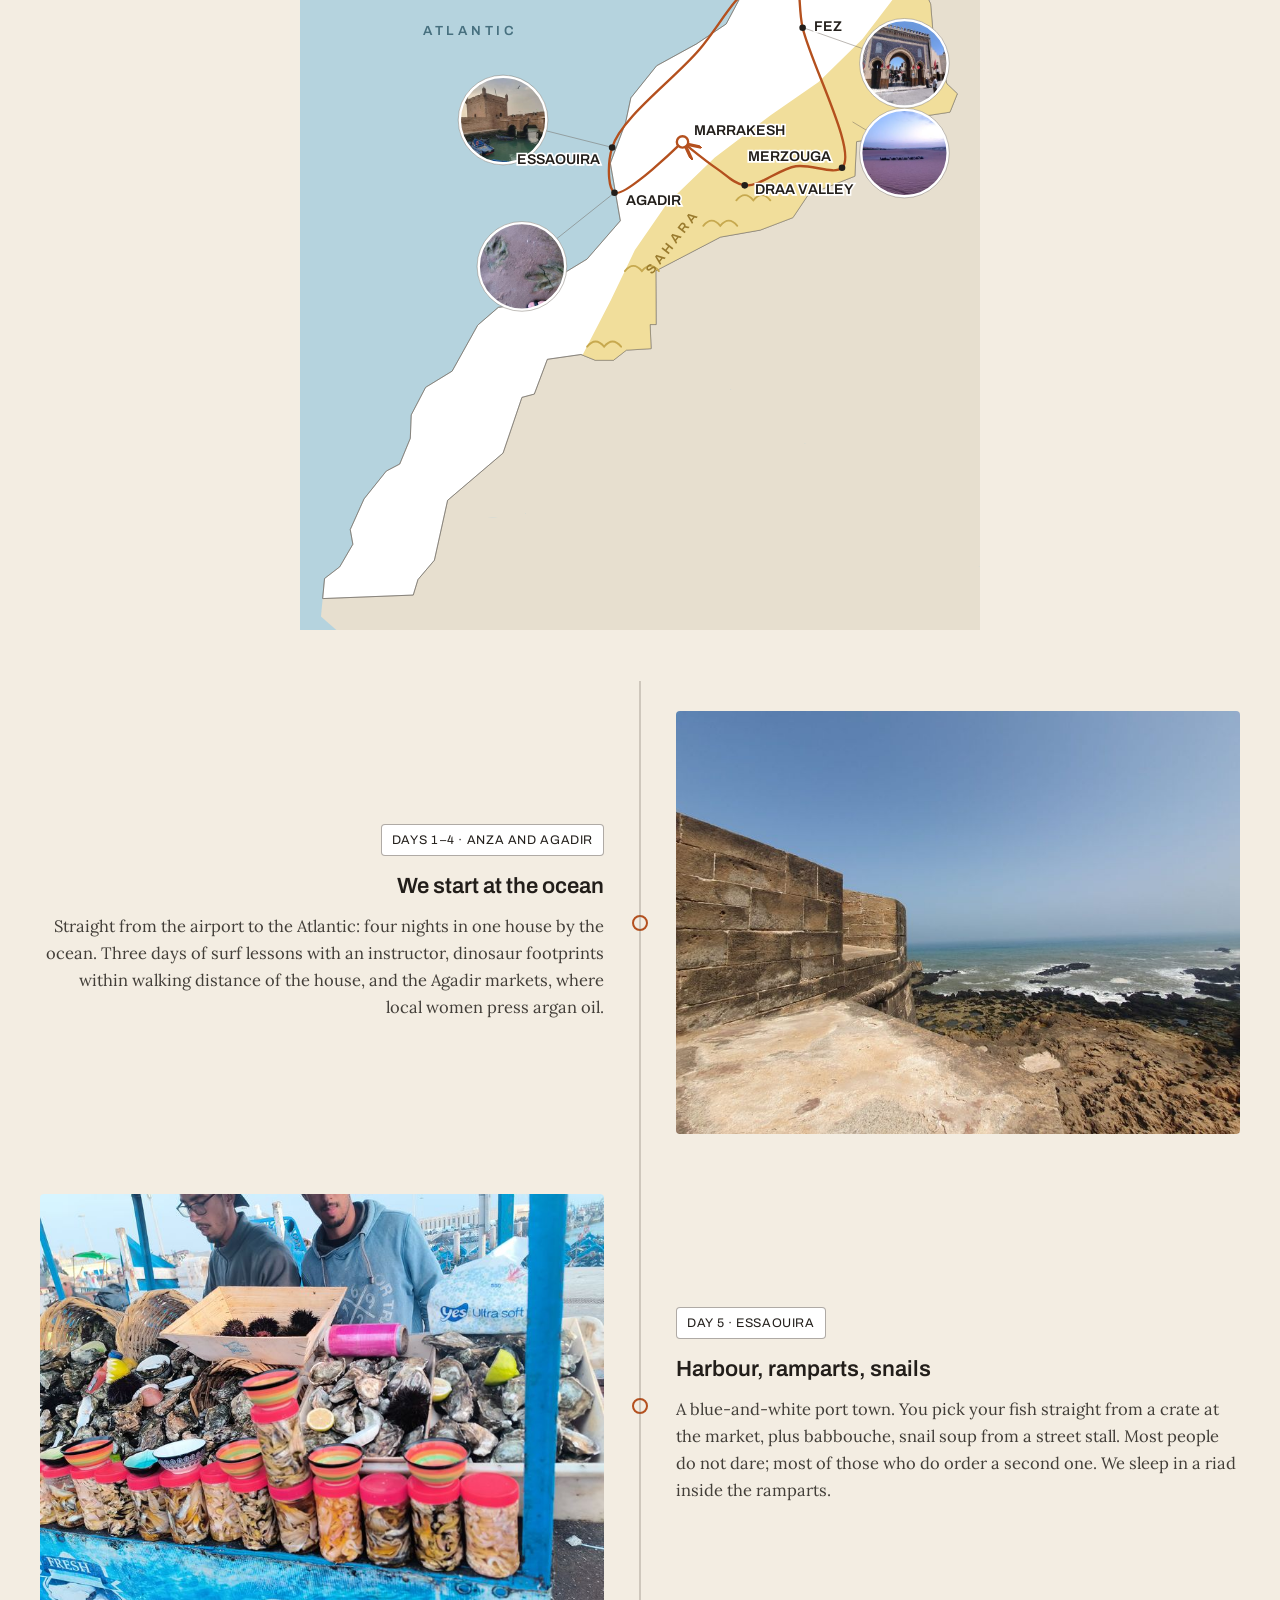
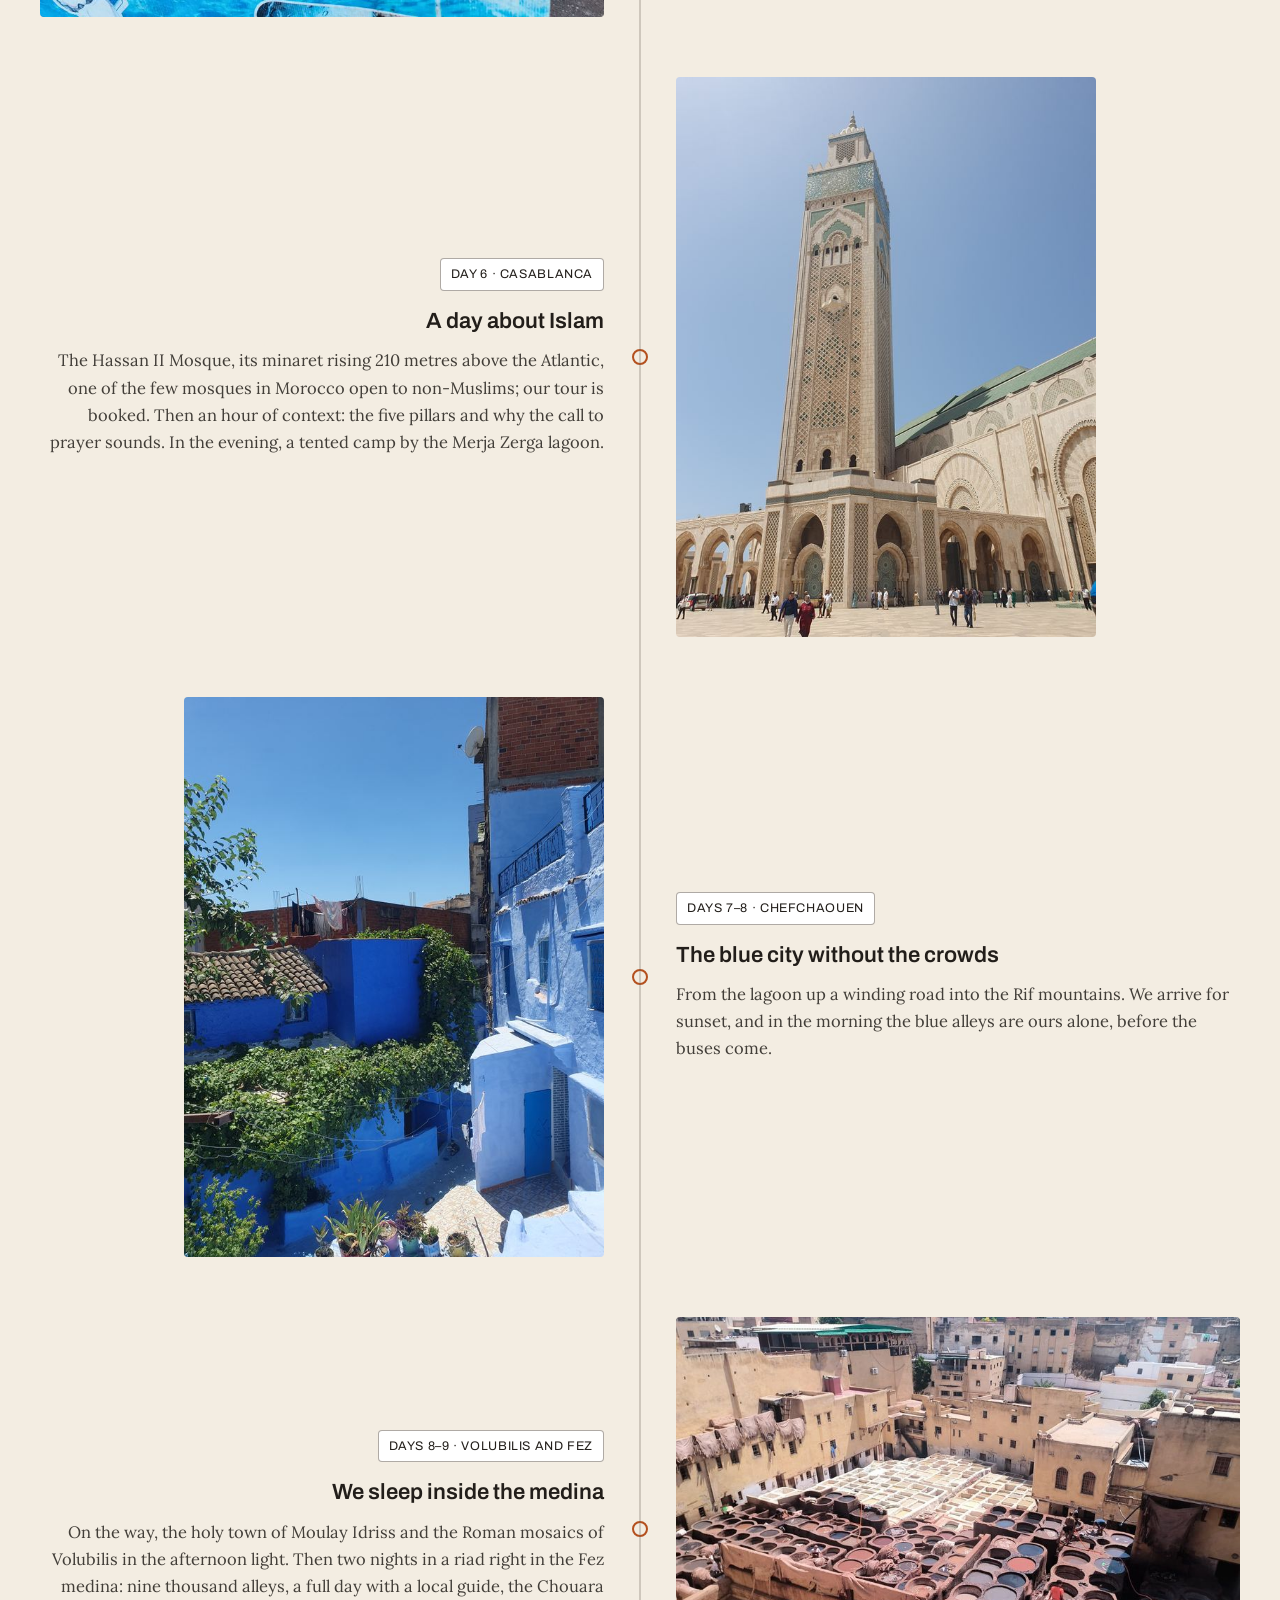
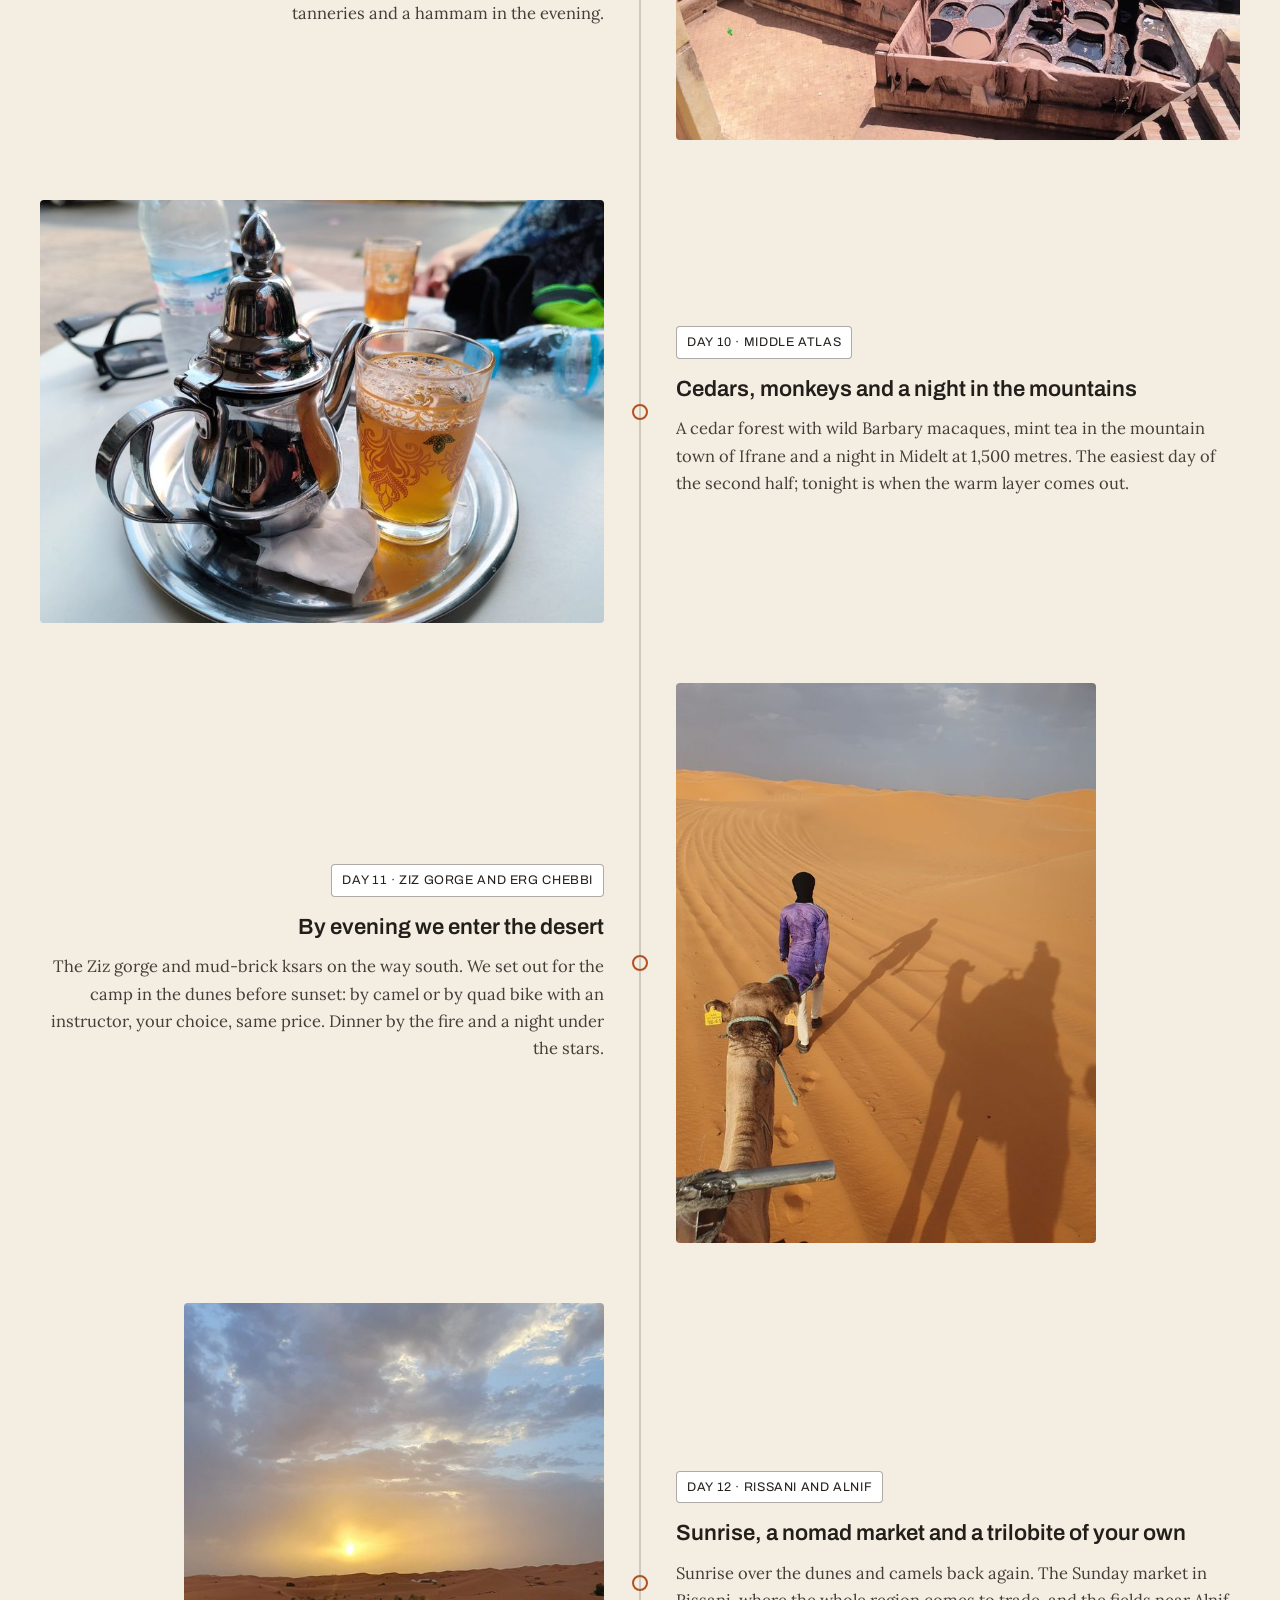
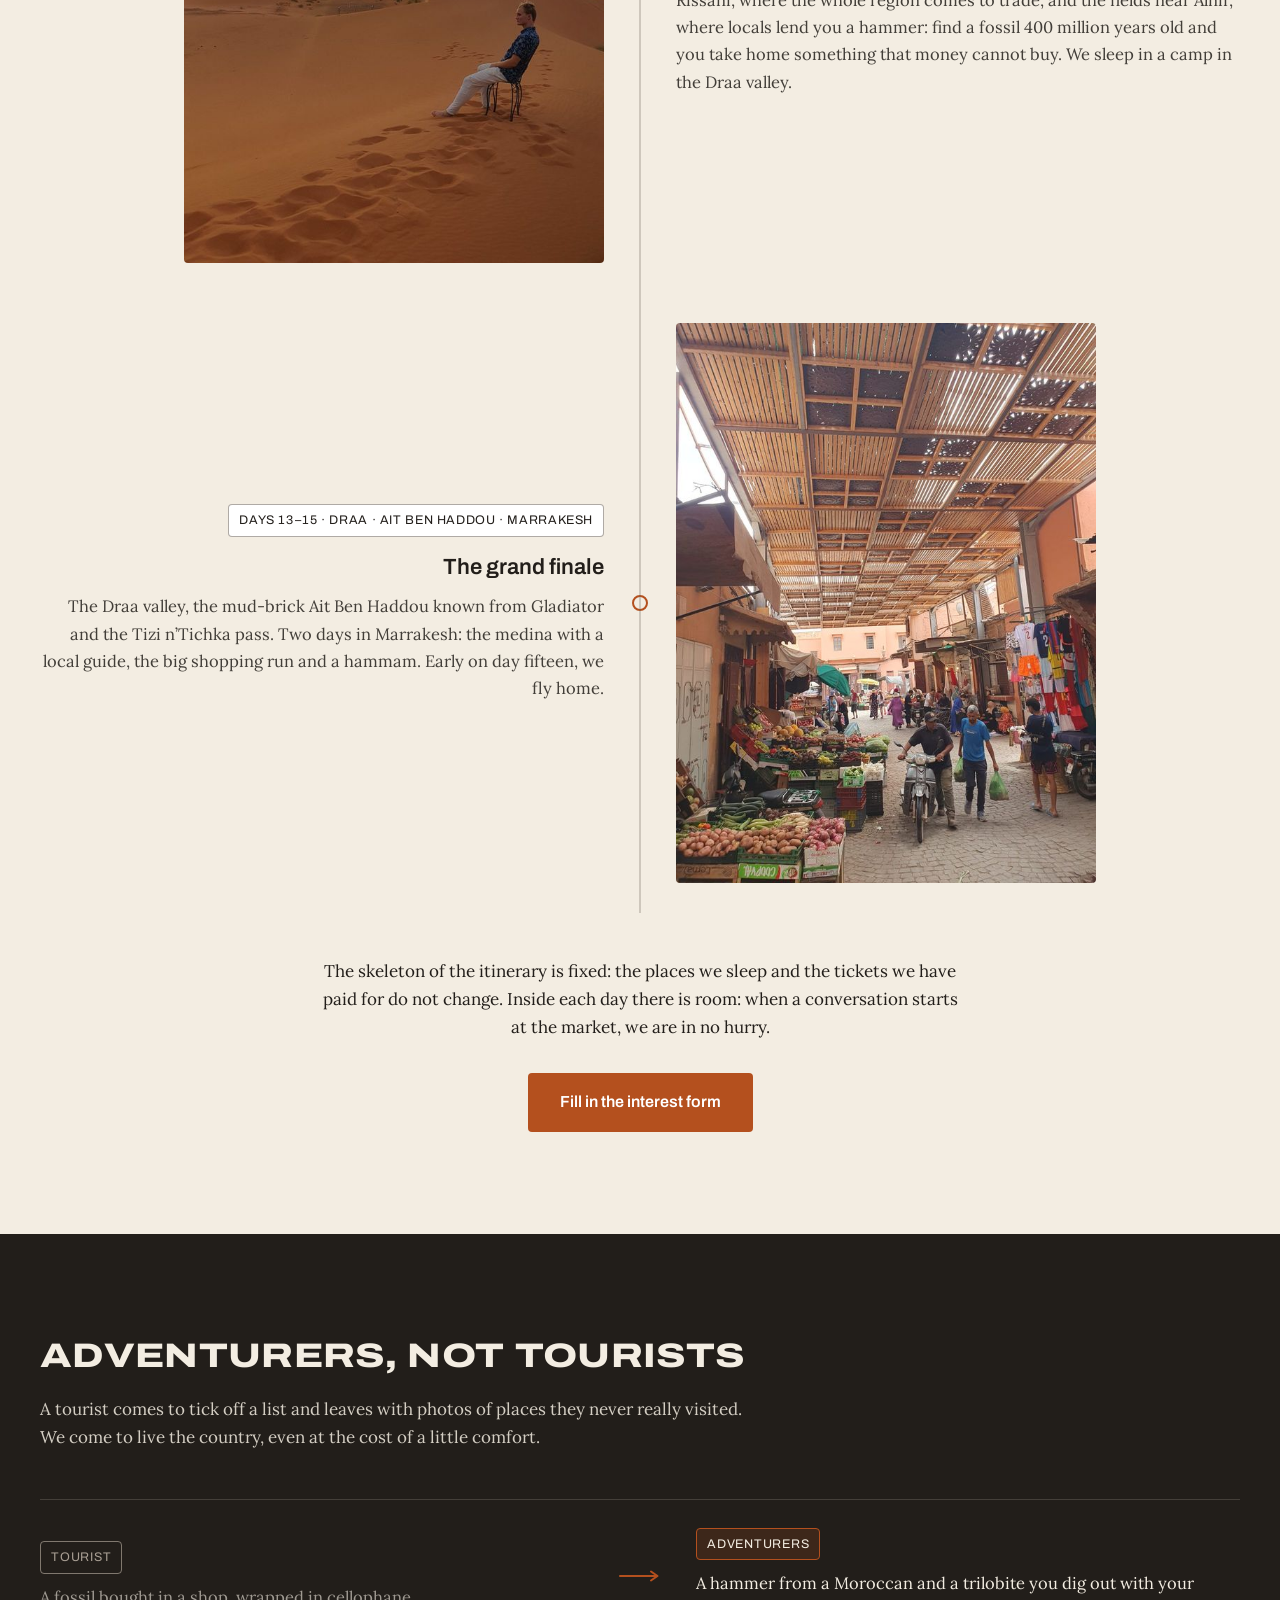
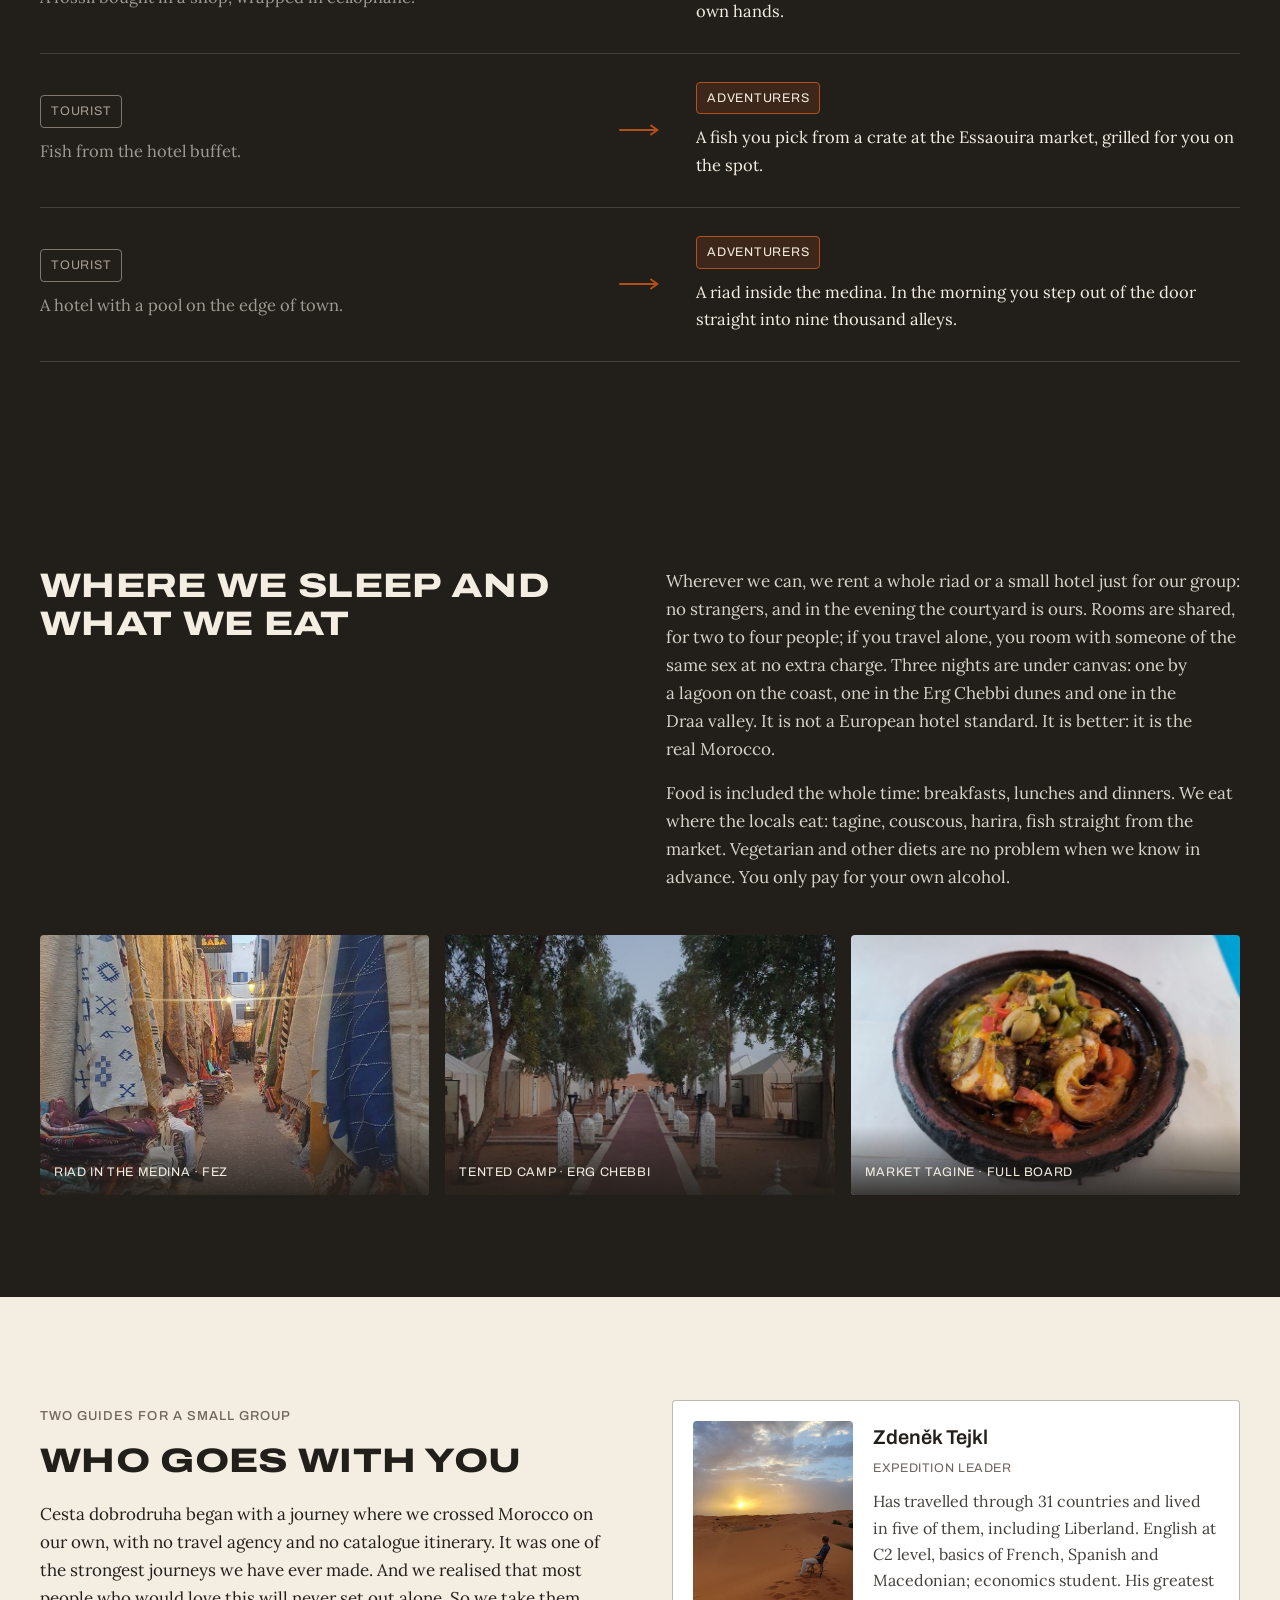
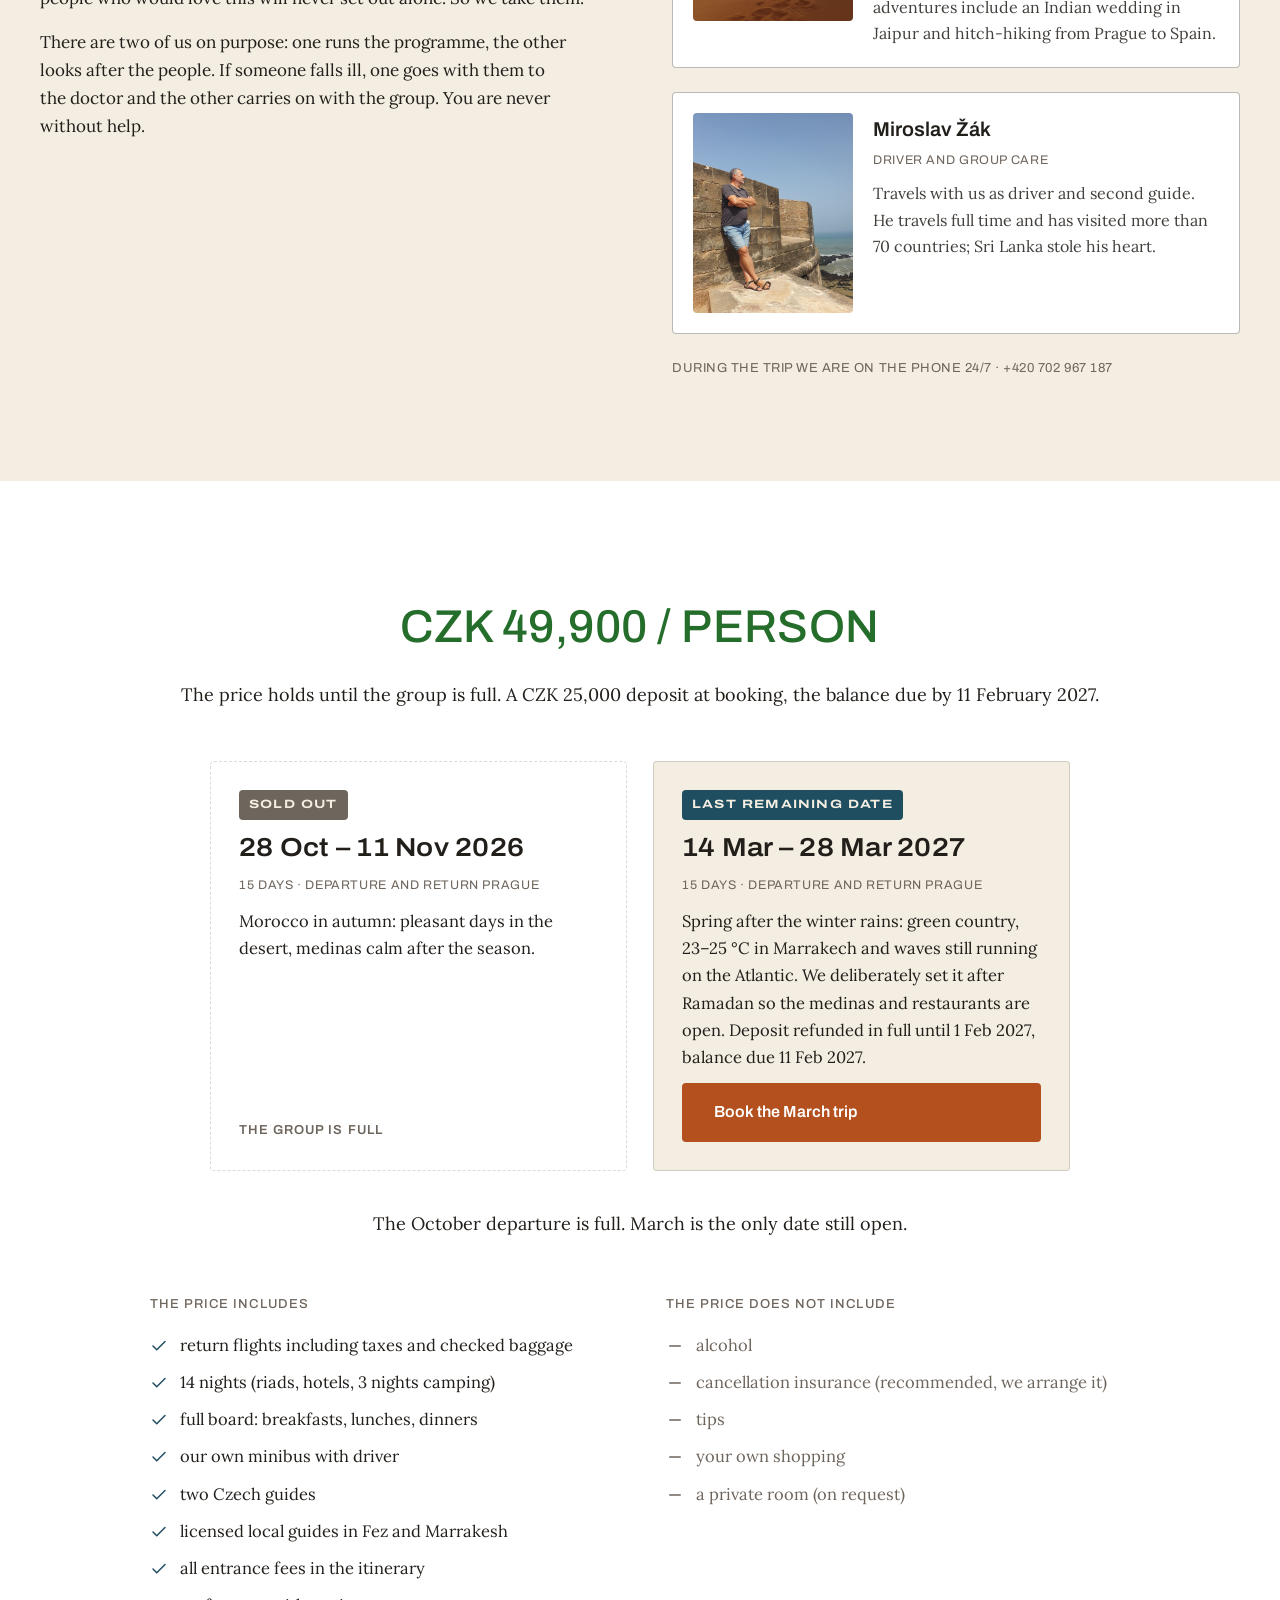
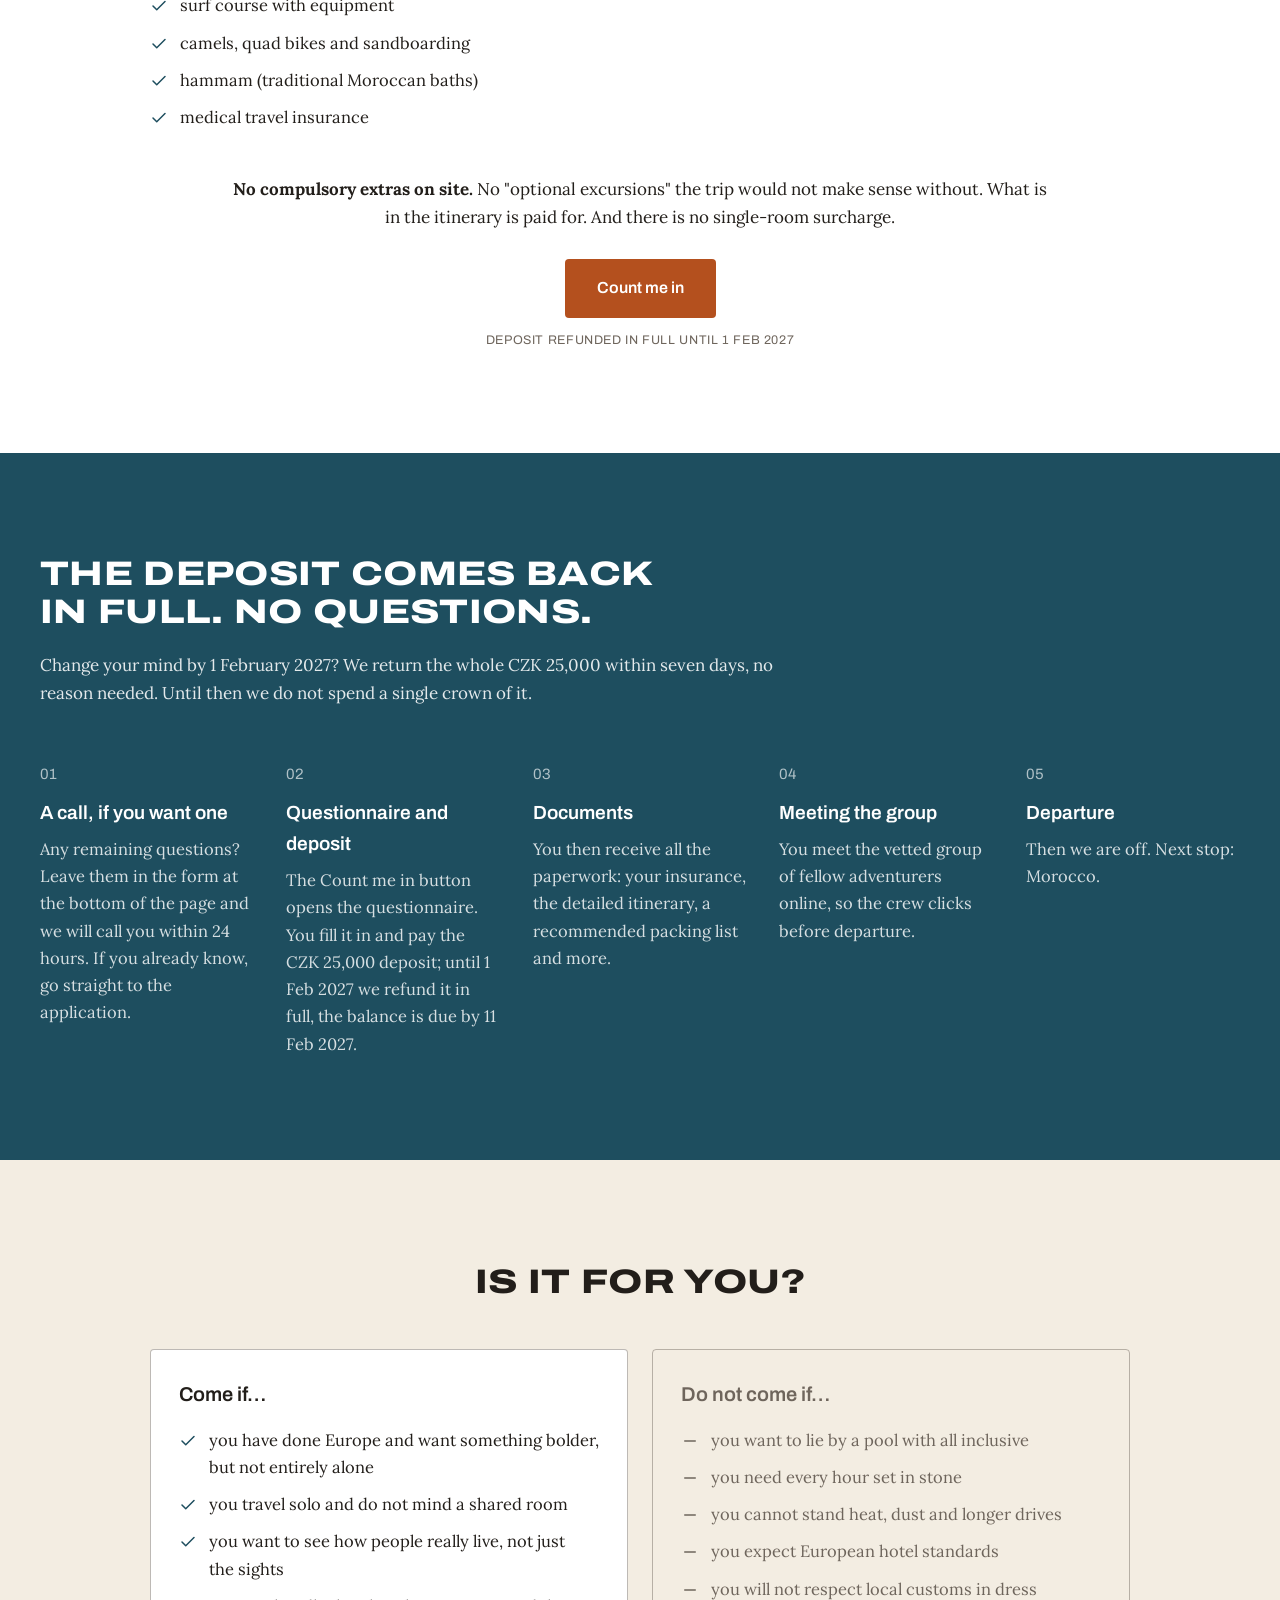
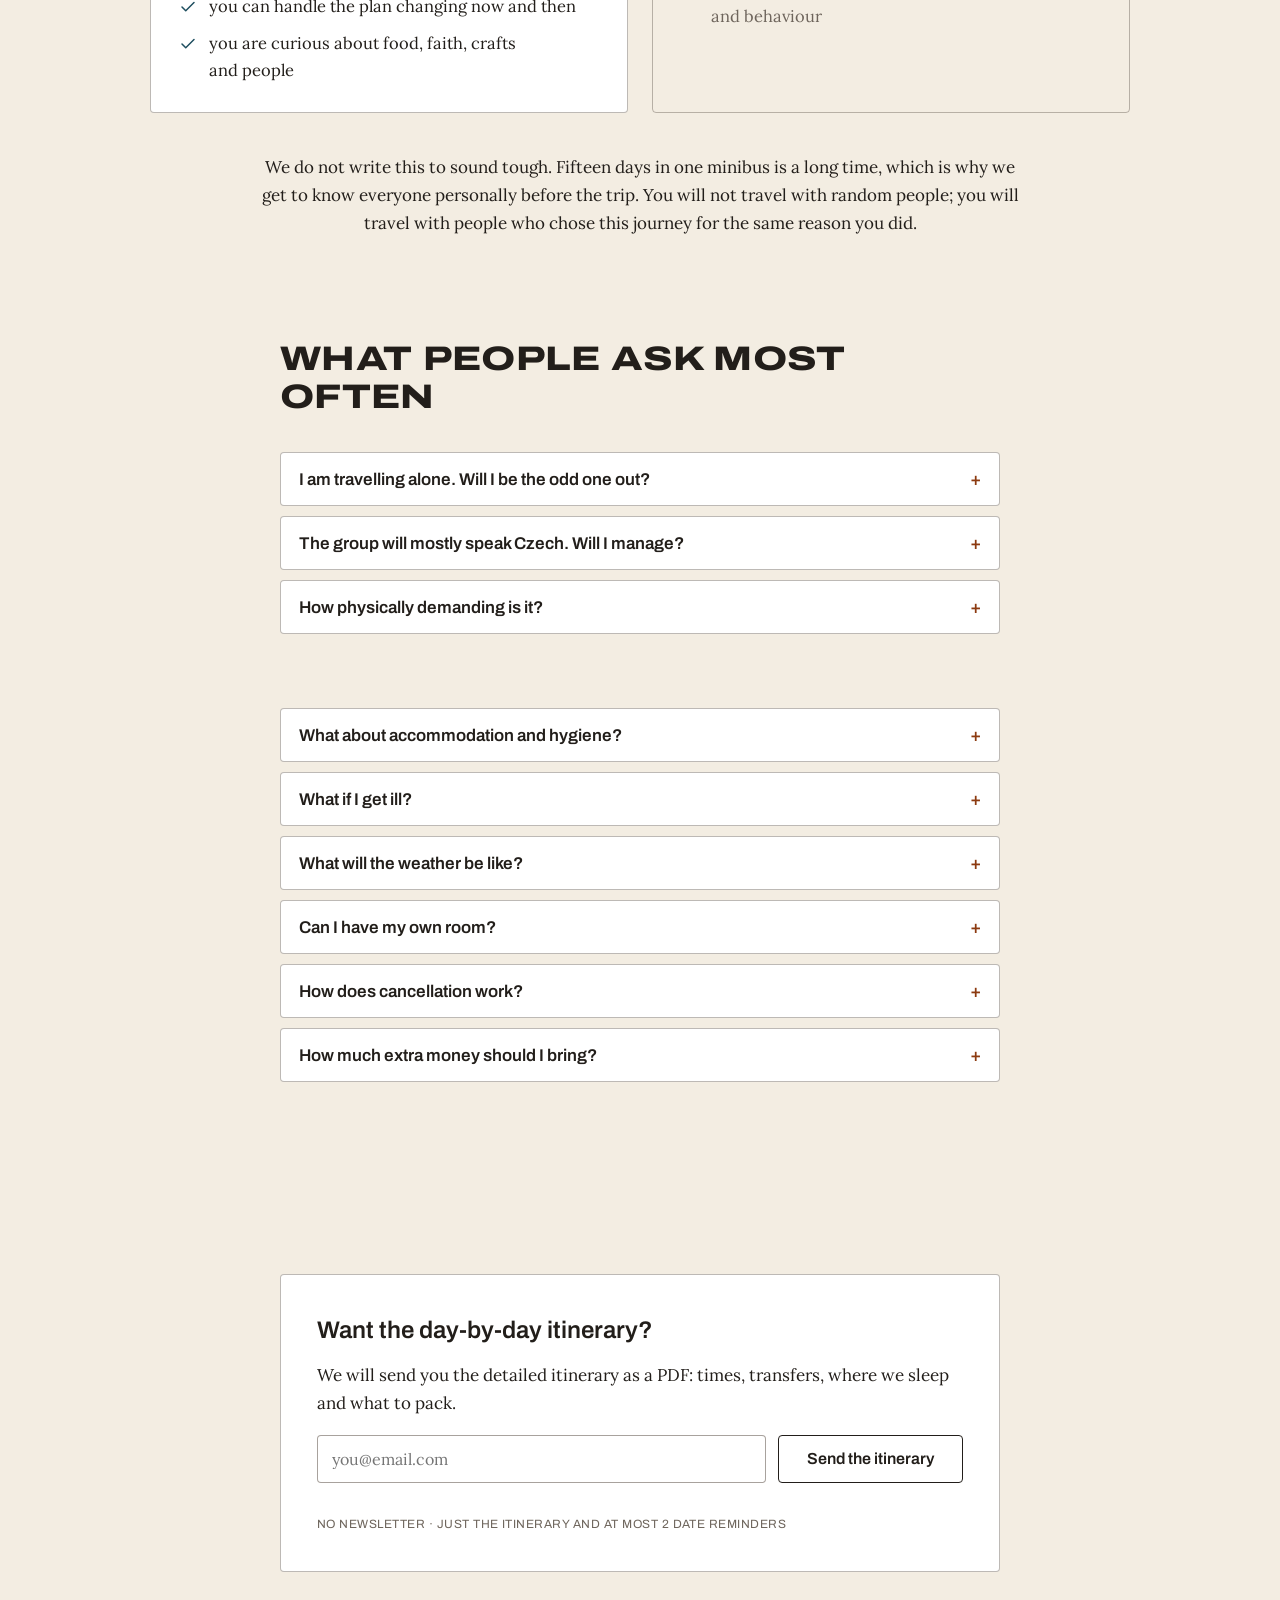
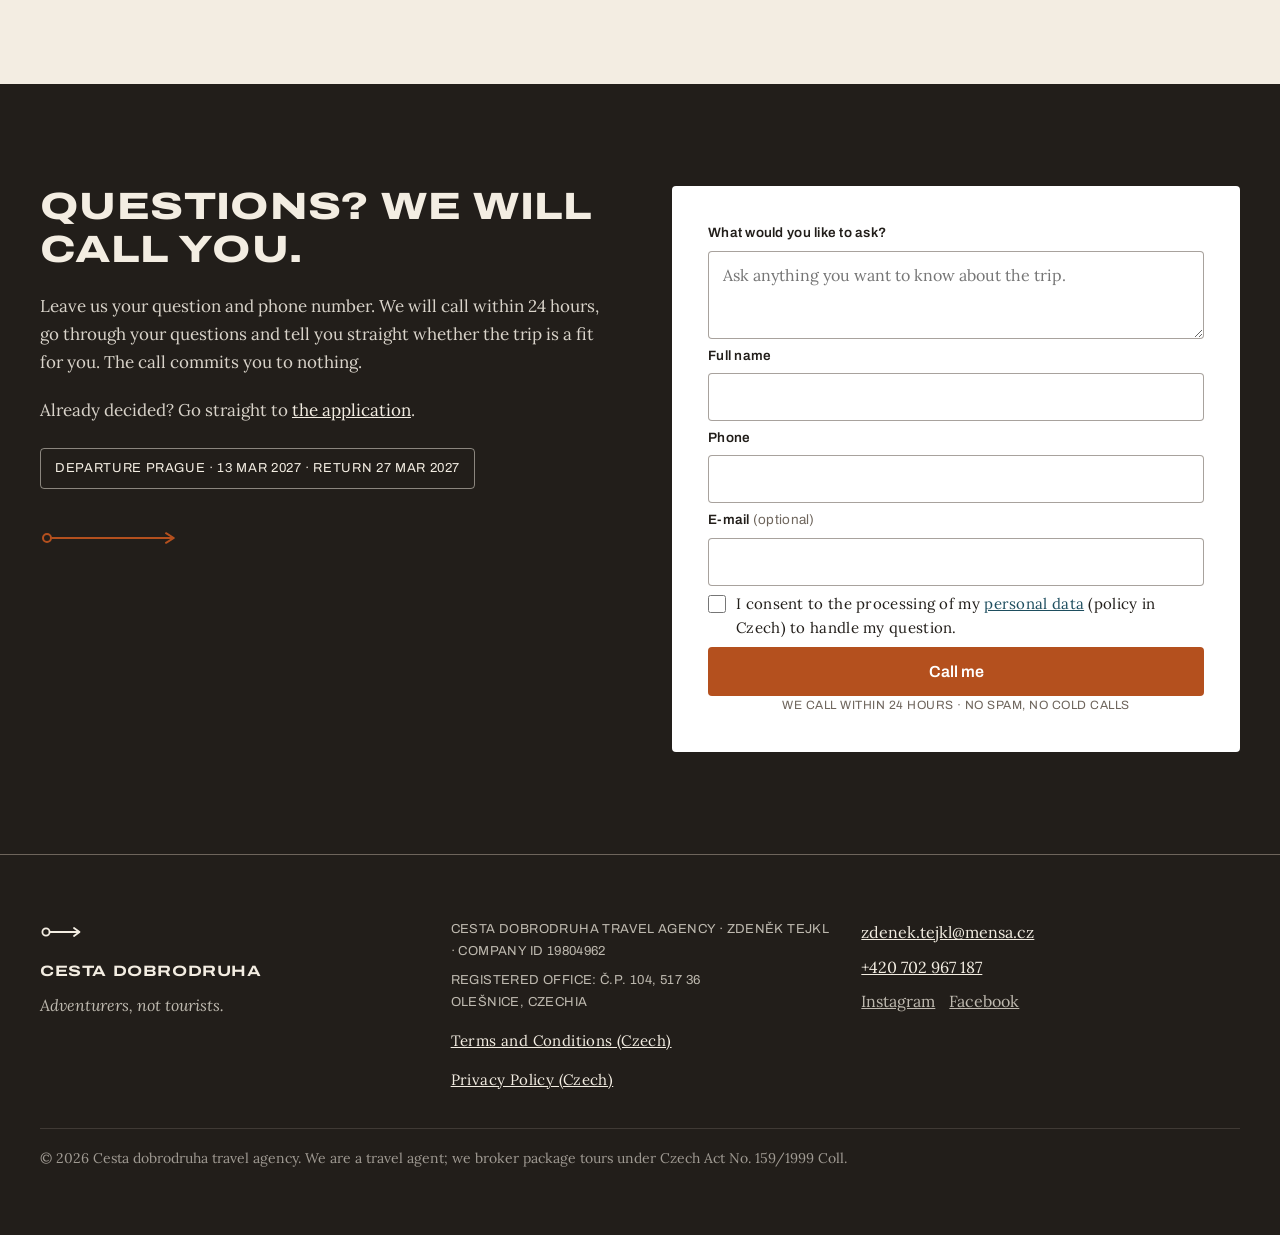
==== commit 81ee4ff8: "Posun březnového termínu na 14. až 28. 3. 2027 Termín se posouvá o den, z 13.–27. na 14.–28. března " ====
--- a/en/index.html
+++ b/en/index.html
@@ -4,10 +4,10 @@
   <meta charset="utf-8">
   <meta name="viewport" content="width=device-width, initial-scale=1">
   <title>Morocco, March 2027: small-group expedition | Cesta dobrodruha</title>
-  <meta name="description" content="A 15-day small-group expedition to Morocco. The Sahara, Fez, surfing on the Atlantic and a trilobite you dig up yourself. Two Czech guides, full board, no single-room surcharge. Departing 13 to 27 March 2027; the October date is sold out. Deposit fully refundable.">
+  <meta name="description" content="A 15-day small-group expedition to Morocco. The Sahara, Fez, surfing on the Atlantic and a trilobite you dig up yourself. Two Czech guides, full board, no single-room surcharge. Departing 14 to 28 March 2027; the October date is sold out. Deposit fully refundable.">
   <meta property="og:type" content="website">
   <meta property="og:title" content="Morocco, March 2027: small-group expedition | Cesta dobrodruha">
-  <meta property="og:description" content="A 15-day small-group expedition to Morocco. The Sahara, Fez, surfing on the Atlantic and a trilobite you dig up yourself. Two Czech guides, full board, no single-room surcharge. Departing 13 to 27 March 2027; the October date is sold out. Deposit fully refundable.">
+  <meta property="og:description" content="A 15-day small-group expedition to Morocco. The Sahara, Fez, surfing on the Atlantic and a trilobite you dig up yourself. Two Czech guides, full board, no single-room surcharge. Departing 14 to 28 March 2027; the October date is sold out. Deposit fully refundable.">
   <meta property="og:image" content="../assets/hero-velbloudi.jpg">
   <meta property="og:locale" content="en_US">
   <meta name="theme-color" content="#221E1A">
@@ -77,7 +77,7 @@
       <svg width="118" height="12" viewBox="0 0 118 12" fill="none" stroke="#B4501E" stroke-width="2" class="hero__route" aria-hidden="true"><circle cx="6" cy="6" r="3.6"></circle><path d="M9.6 6 H112" stroke-linecap="round"></path><path d="M107 1.8 113.5 6 107 10.2" fill="none" stroke-linecap="round" stroke-linejoin="round"></path></svg>
       <p class="hero__claim">Adventurers, not tourists.</p>
     </div>
-    <span class="hero__badge">MOROCCO · 13–27 MARCH 2027 · CZK 49,900 · SMALL GROUP</span>
+    <span class="hero__badge">MOROCCO · 14–28 MARCH 2027 · CZK 49,900 · SMALL GROUP</span>
     <h1 class="hero__title">Morocco as it really is</h1>
     <p class="hero__sub">Fifteen days with a small crew: we sleep in medinas, eat where the locals eat, surf the Atlantic, hunt for trilobites and sleep under the Sahara stars. Two guides take care of language, logistics and safety.</p>
     <div class="hero__cta">
@@ -389,7 +389,7 @@
       </article>
       <article class="term">
         <span class="term__tag term__tag--pozdejsi">Last remaining date</span>
-        <h3 class="term__date">13 Mar – 27 Mar 2027</h3>
+        <h3 class="term__date">14 Mar – 28 Mar 2027</h3>
         <p class="term__meta">15 days · departure and return Prague</p>
         <p class="term__note">Spring after the winter rains: green country, 23–25 °C in Marrakech and waves still running on the Atlantic. We deliberately set it after Ramadan so the medinas and restaurants are open. Deposit refunded in full until 1 Feb 2027, balance due 11 Feb 2027.</p>
         <div class="term__cta"><a href="chci-jet.html?termin=maroko-2027-brezen" class="btn btn--primary btn--block">Book the March trip</a></div>
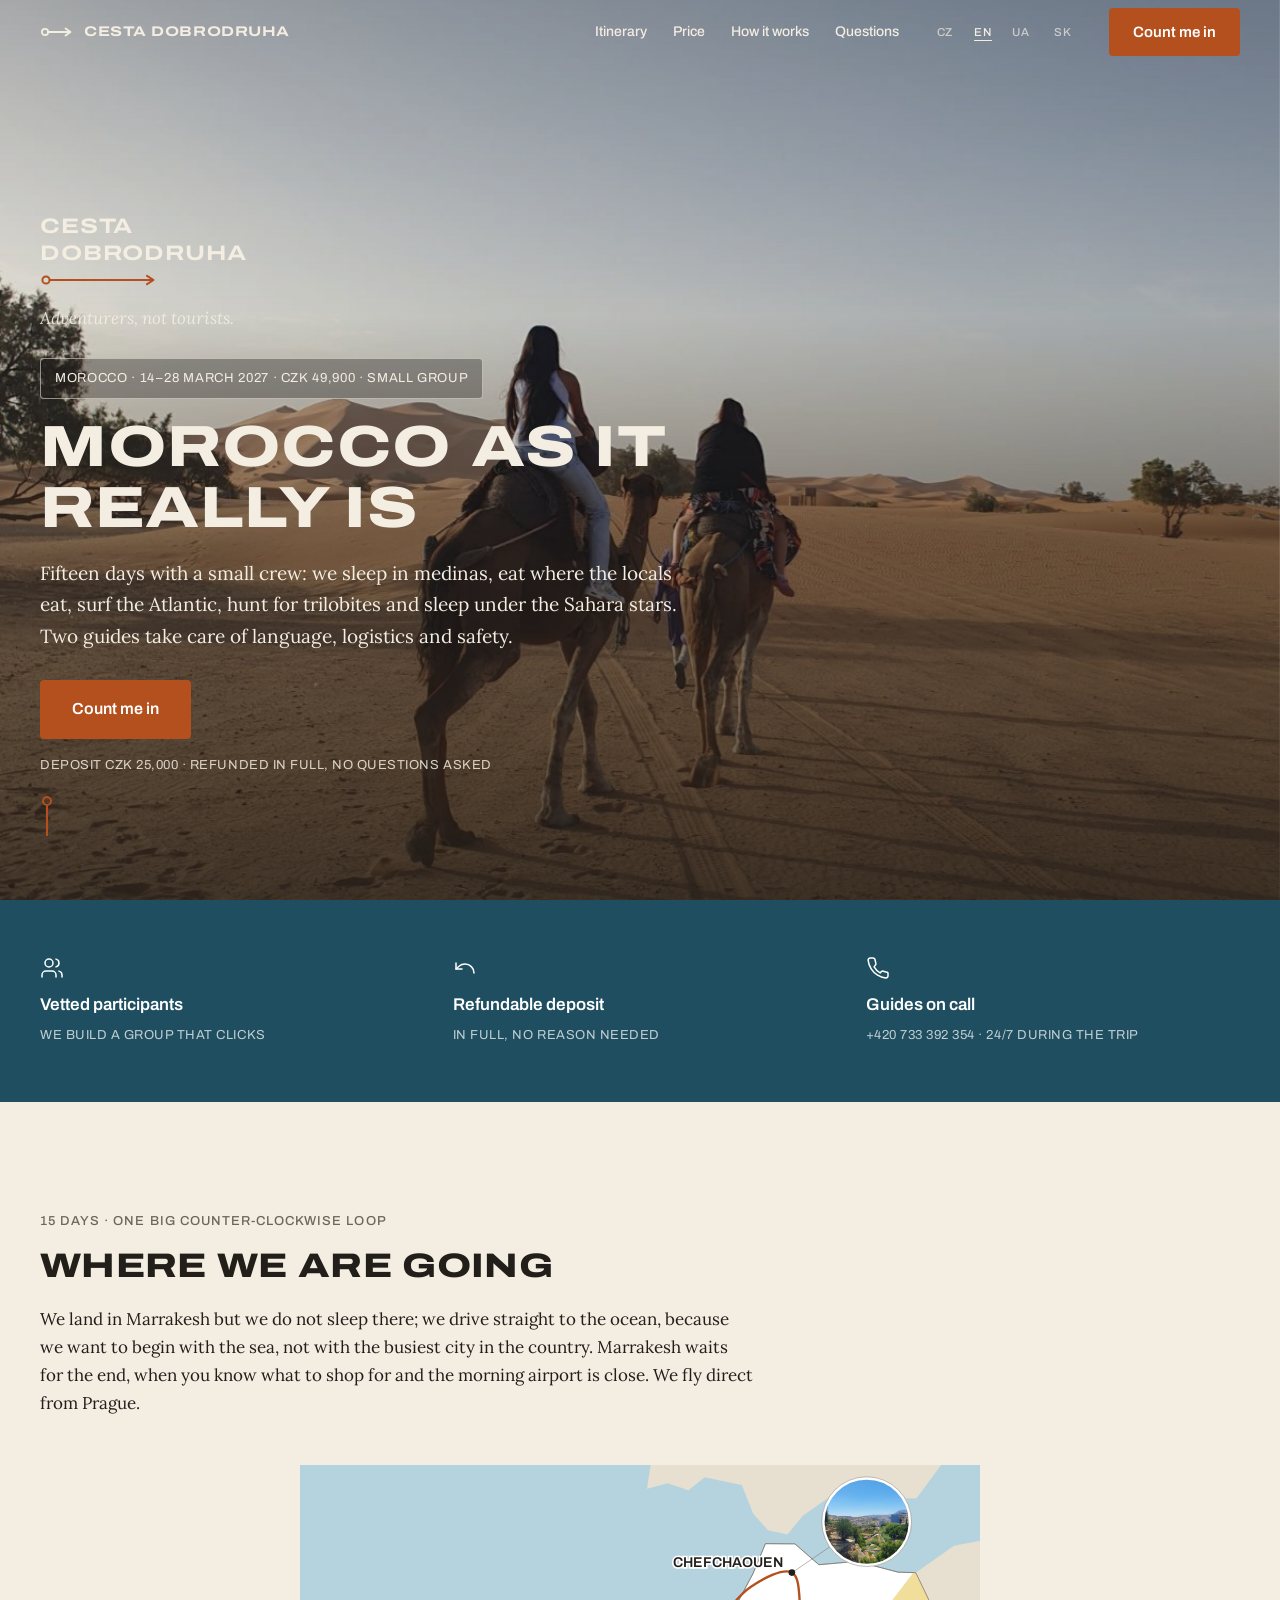
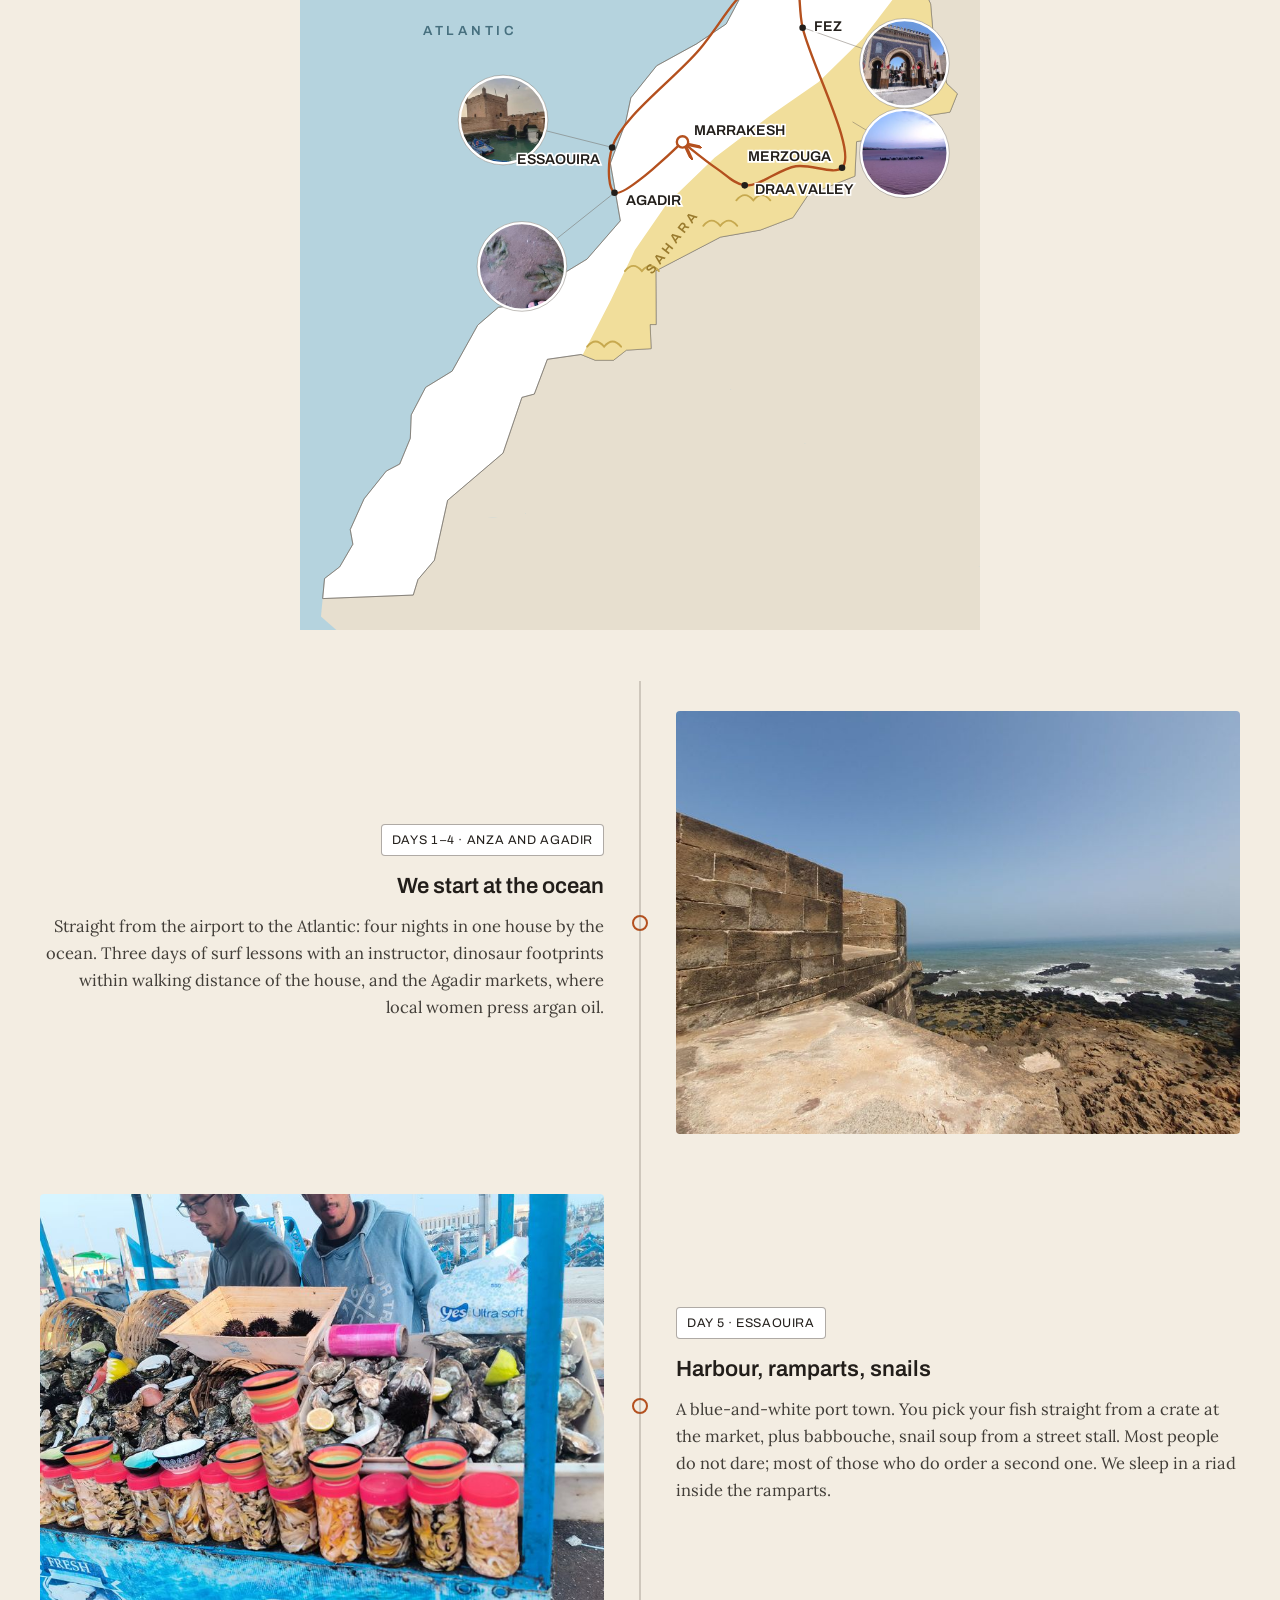
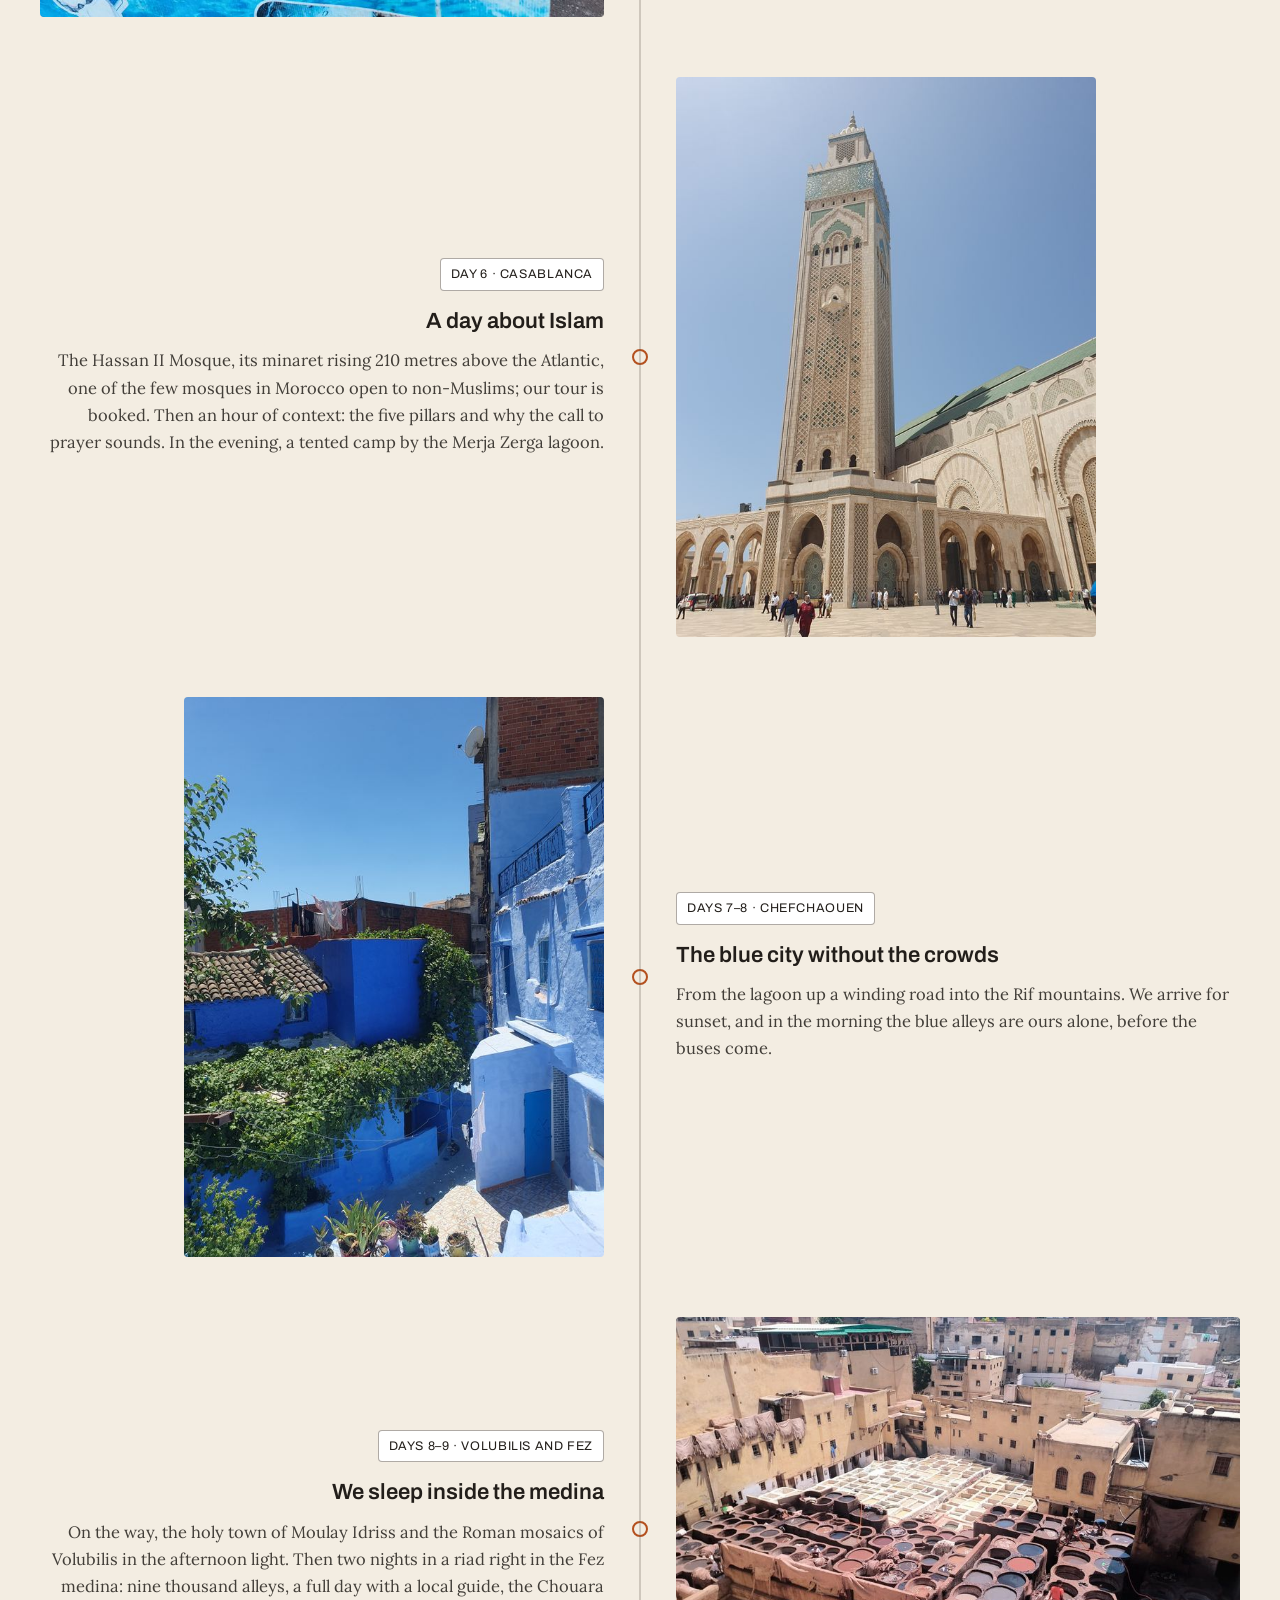
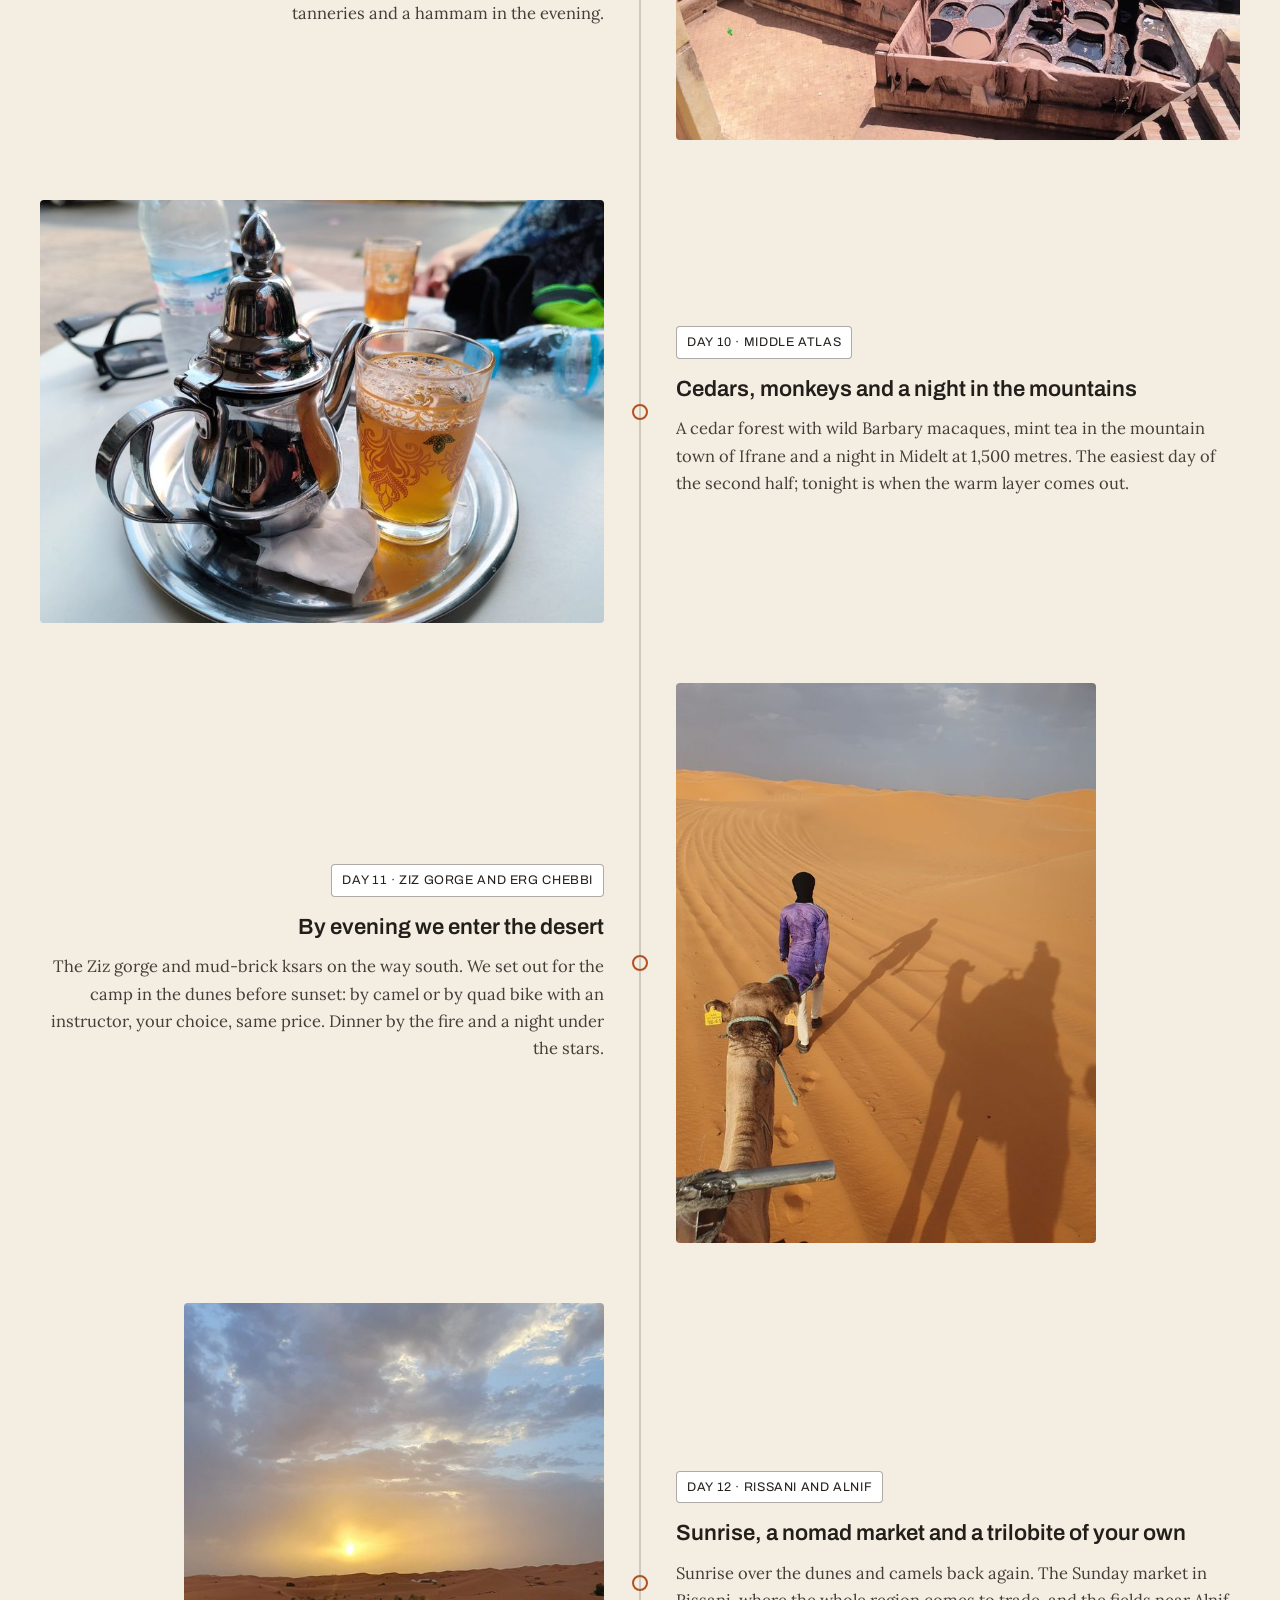
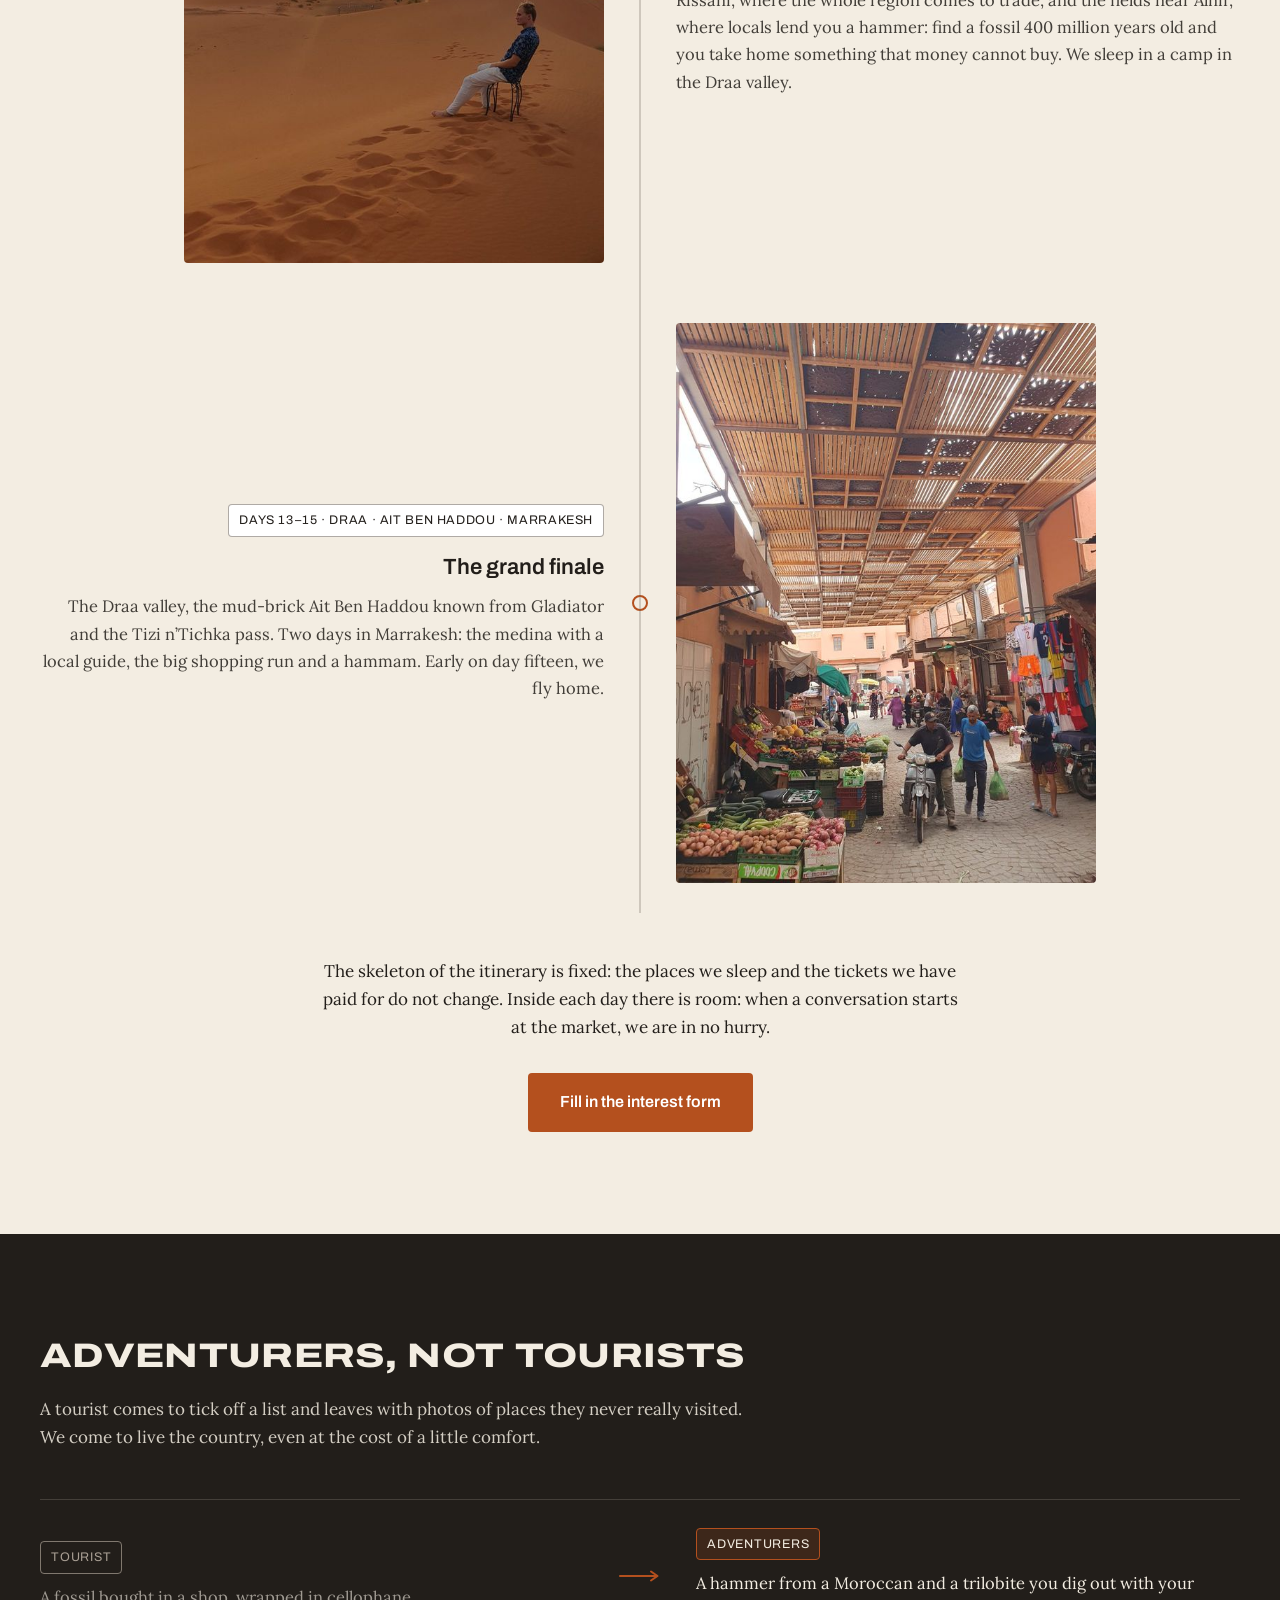
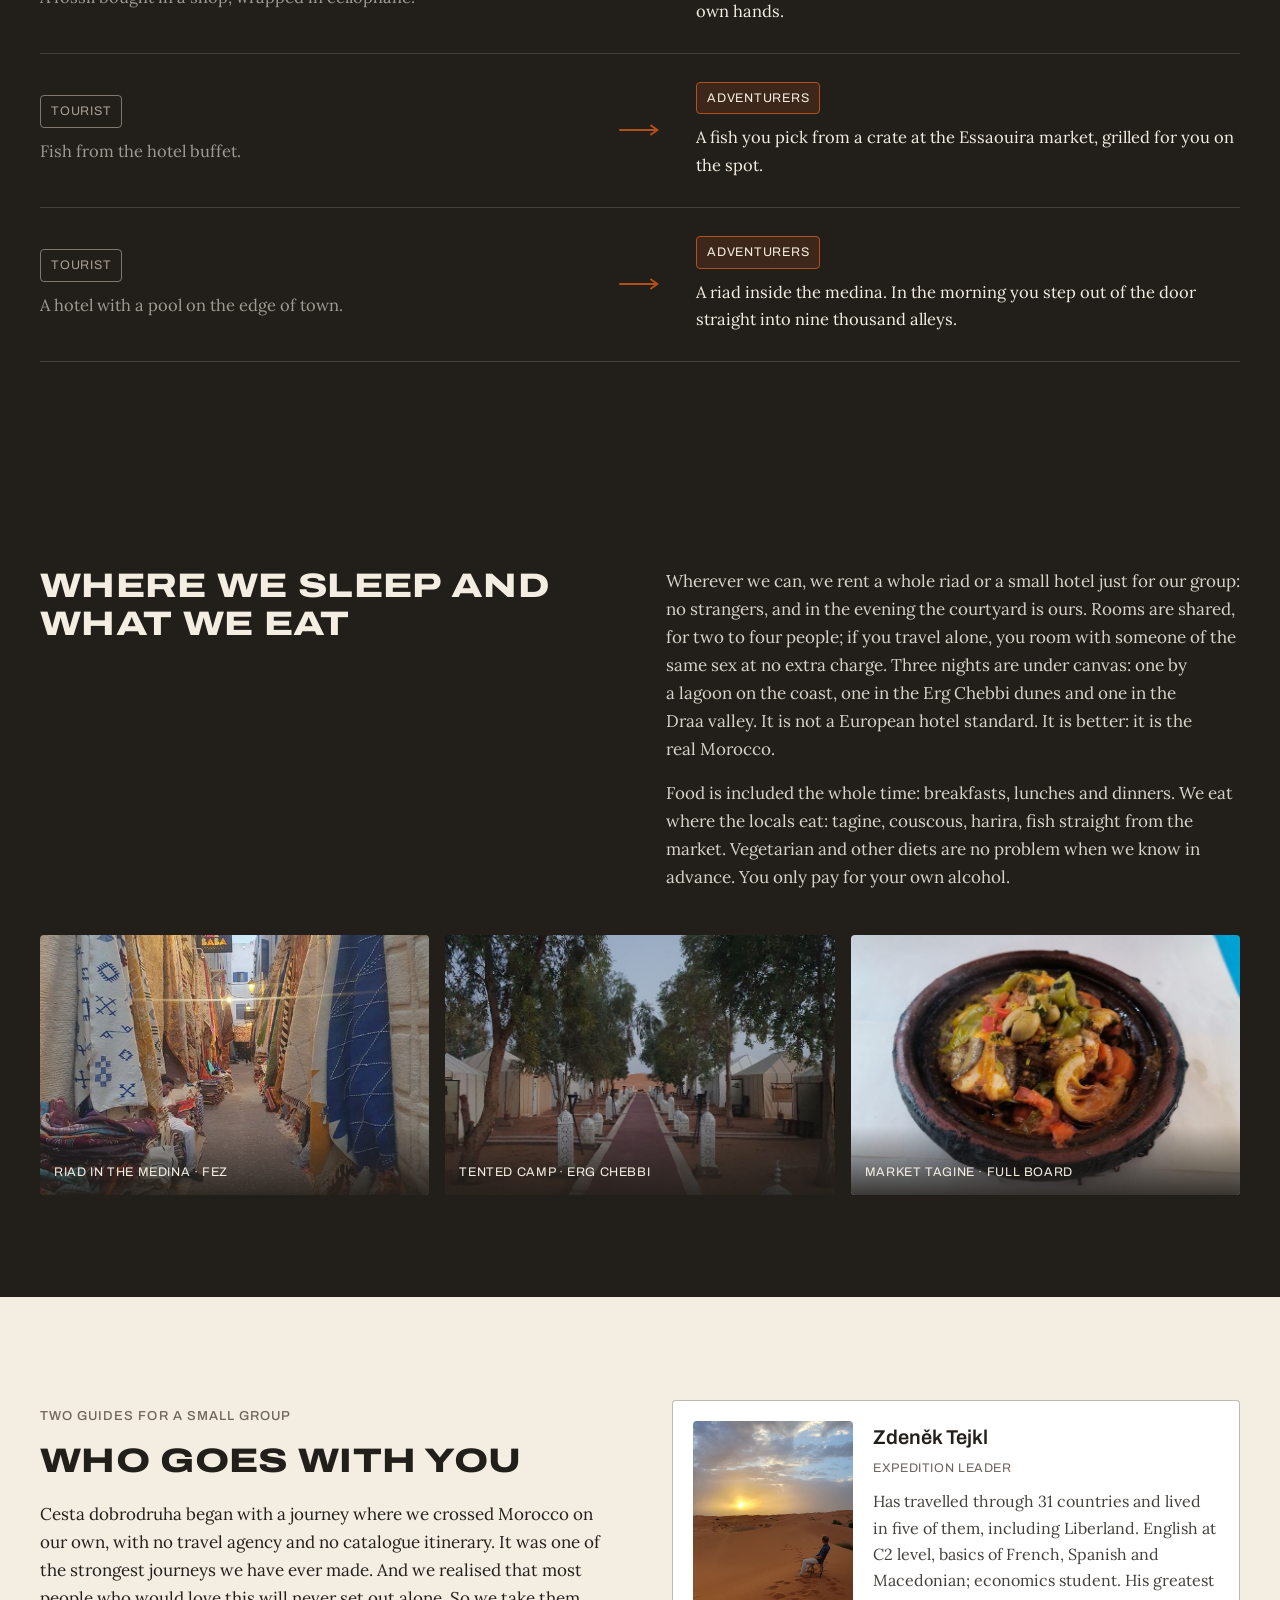
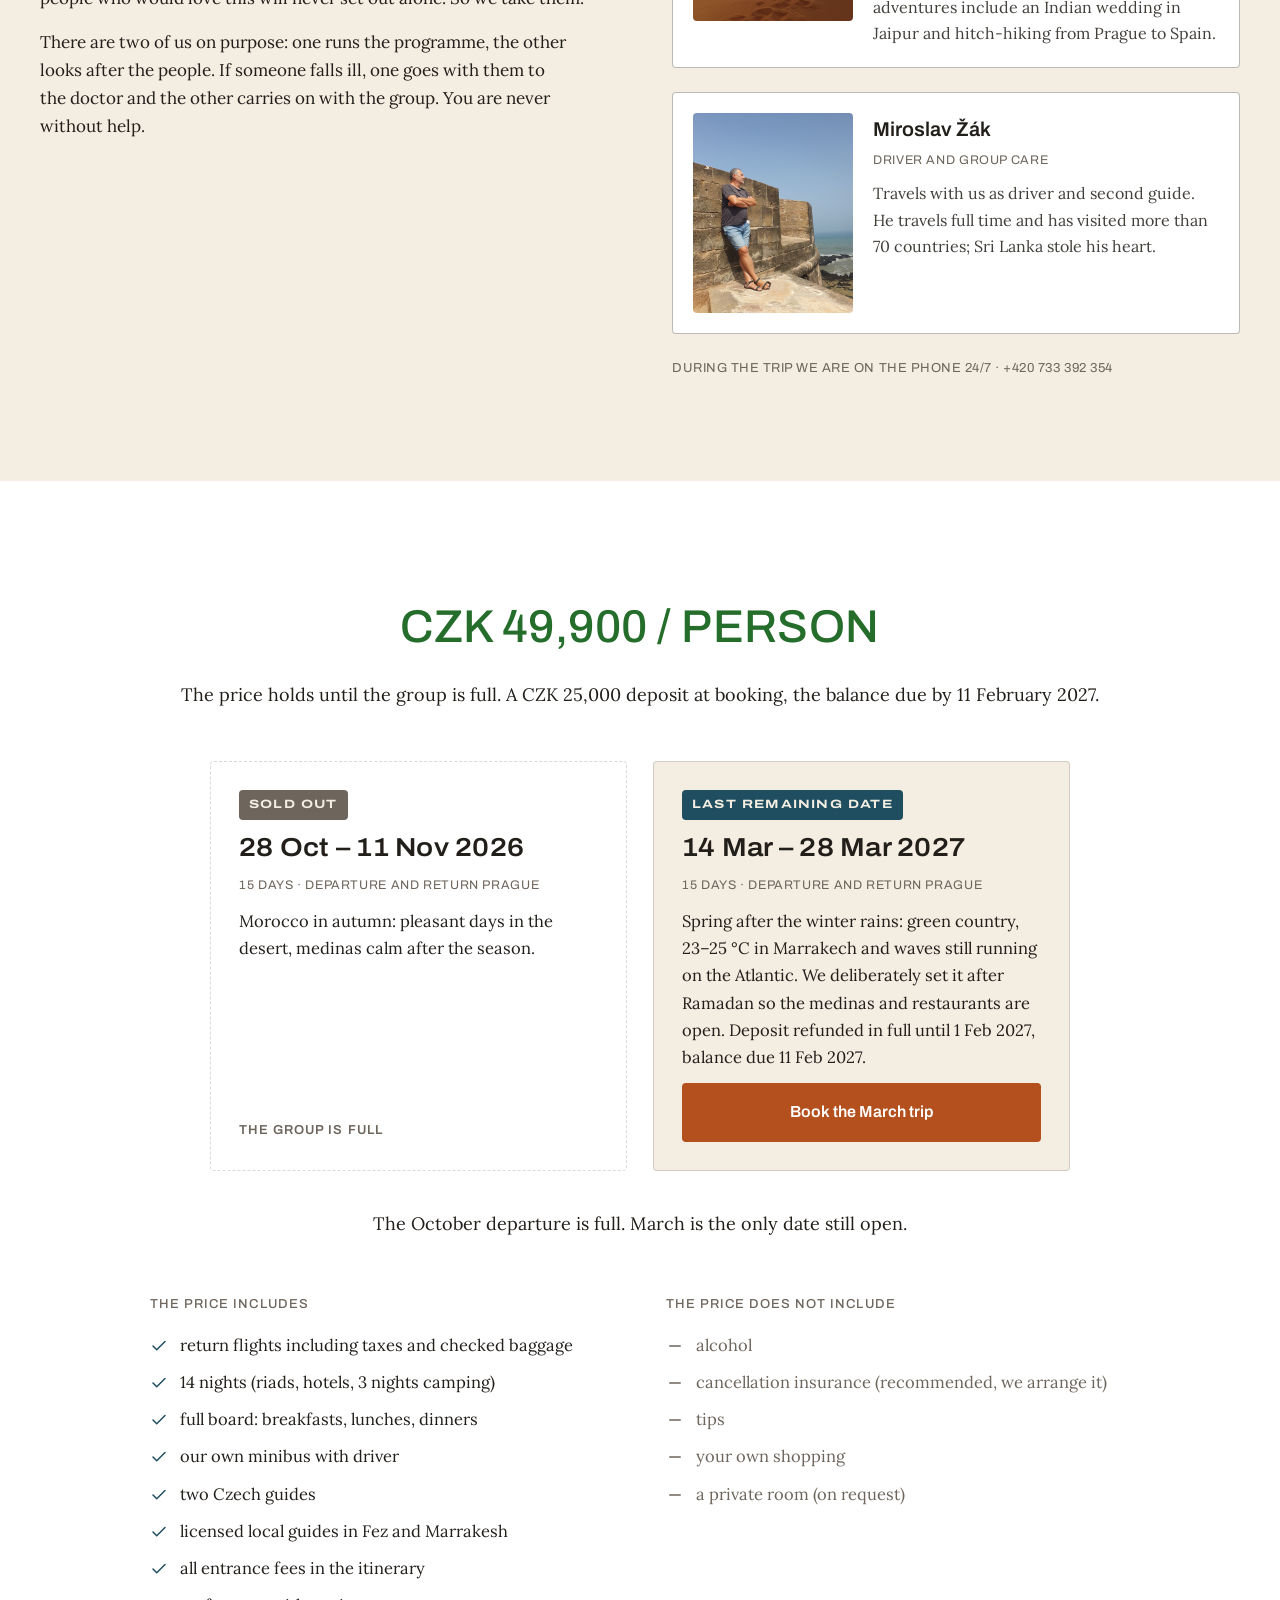
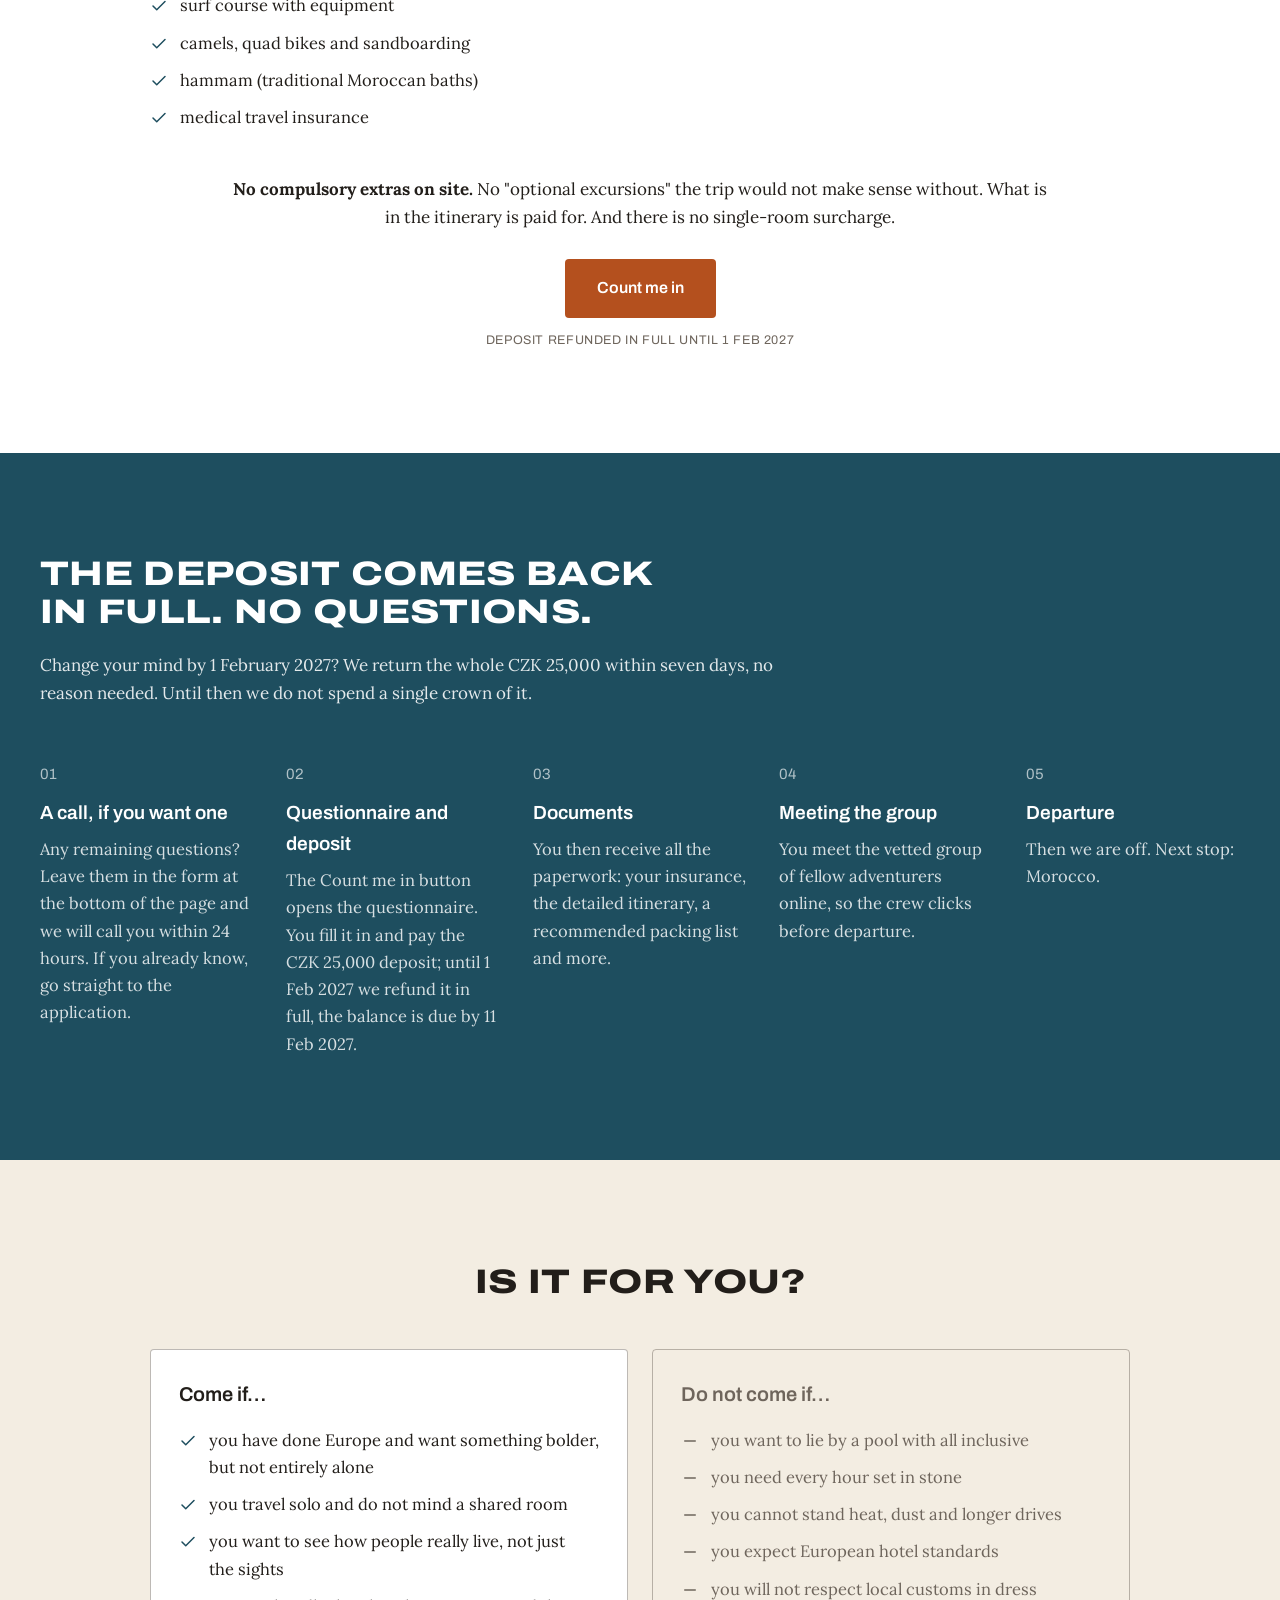
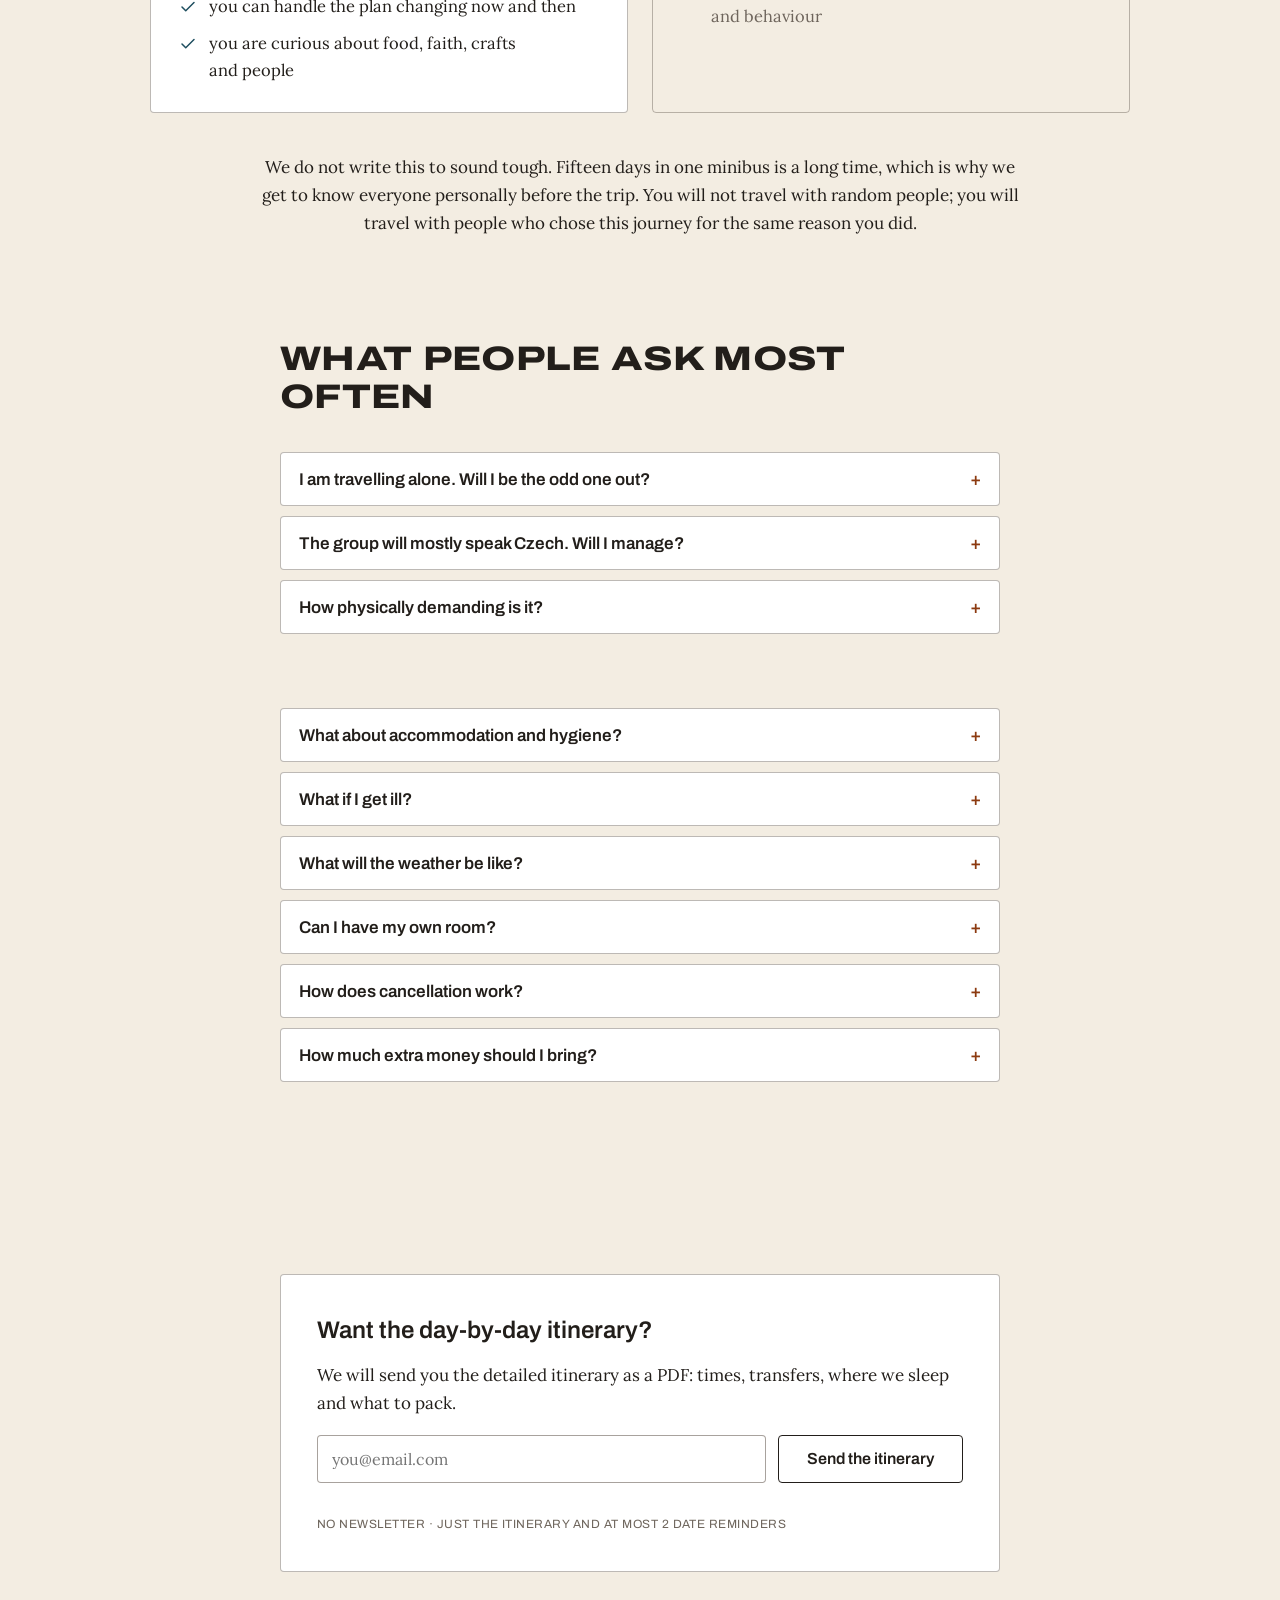
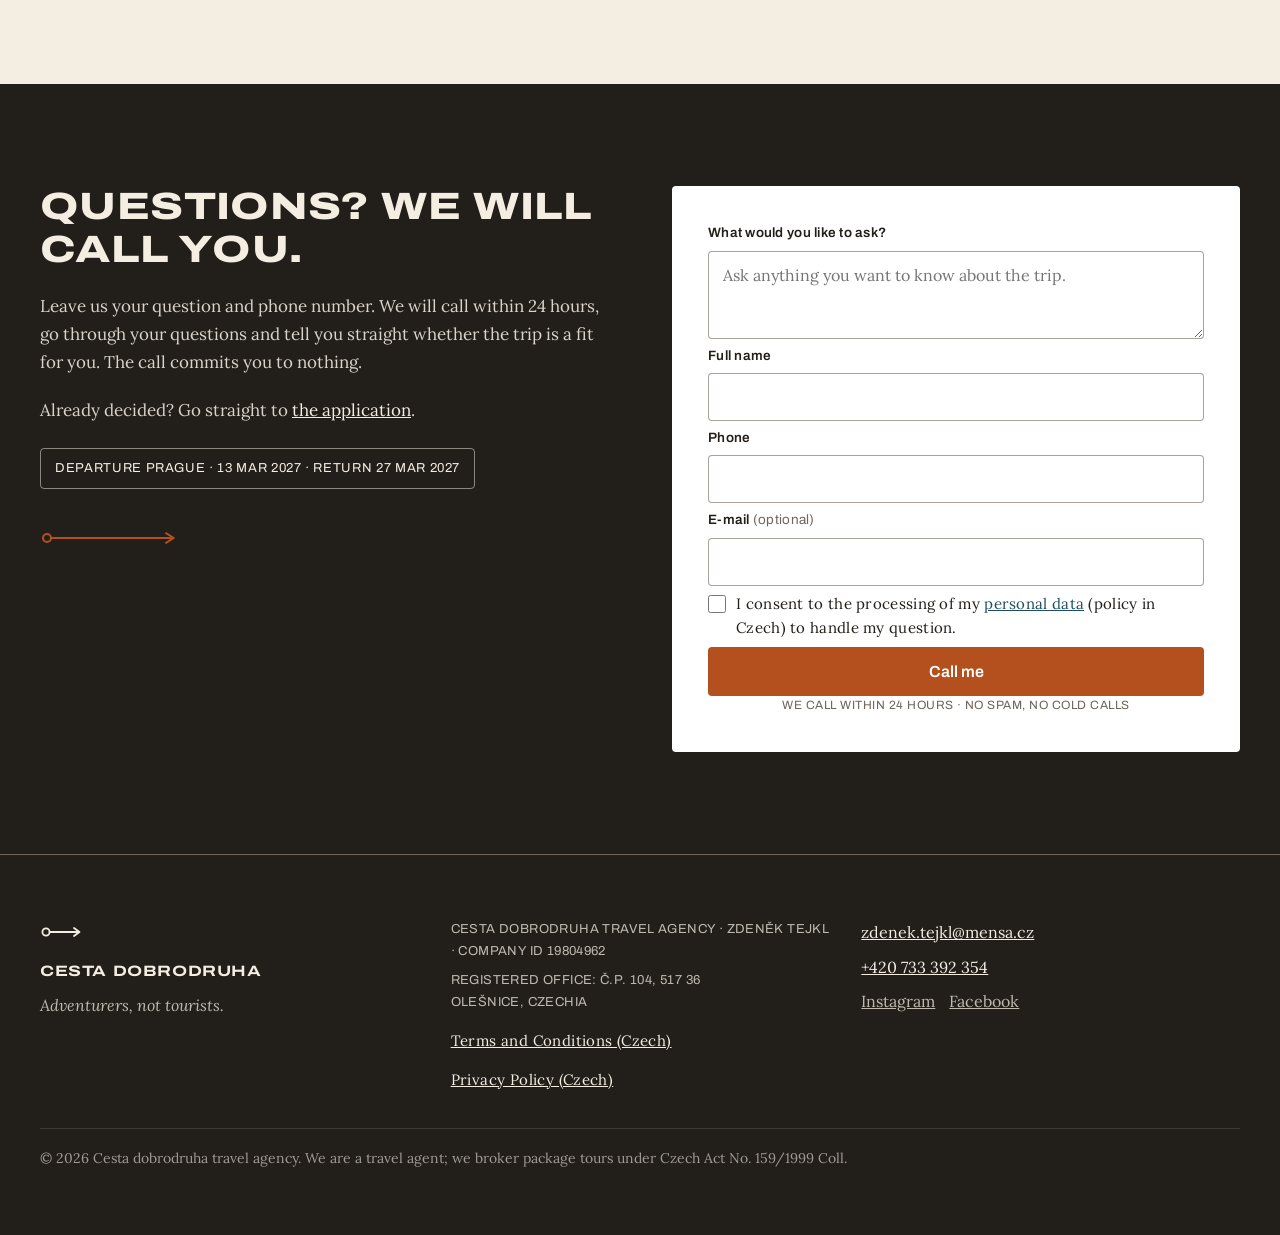
==== commit a7176954: "Zmena telefonniho cisla na pracovni +420 733 392 354 Co-Authored-By: Claude Opus 5.5 <noreply@anthro" ====
--- a/en/index.html
+++ b/en/index.html
@@ -43,10 +43,10 @@
         <a href="../uk/index.html" hreflang="uk">UA</a>
         <a href="../sk/index.html" hreflang="sk">SK</a>
       </span>
-      <a href="chci-jet.html" class="btn btn--primary btn--nav">Count me in</a>
+      <a href="chci-jet.html" class="btn btn--primary btn--nav" data-track="cta-nav">Count me in</a>
     </nav>
     <div class="nav__mobile">
-      <a href="chci-jet.html" class="btn btn--primary btn--nav-mobile" data-menu-close>Count me in</a>
+      <a href="chci-jet.html" class="btn btn--primary btn--nav-mobile" data-menu-close data-track="cta-nav-mobil">Count me in</a>
       <button type="button" id="menu-toggle" class="nav__burger" aria-label="Menu" aria-expanded="false" aria-controls="mobile-menu">
         <svg width="18" height="14" viewBox="0 0 18 14" stroke="currentColor" stroke-width="1.8" stroke-linecap="round" aria-hidden="true"><path d="M1 1h16M1 7h16M1 13h16"></path></svg>
       </button>
@@ -81,7 +81,7 @@
     <h1 class="hero__title">Morocco as it really is</h1>
     <p class="hero__sub">Fifteen days with a small crew: we sleep in medinas, eat where the locals eat, surf the Atlantic, hunt for trilobites and sleep under the Sahara stars. Two guides take care of language, logistics and safety.</p>
     <div class="hero__cta">
-      <a href="chci-jet.html" class="btn btn--primary btn--lg btn--on-dark">Count me in</a>
+      <a href="chci-jet.html" class="btn btn--primary btn--lg btn--on-dark" data-track="cta-hero">Count me in</a>
     </div>
     <p class="hero__micro">DEPOSIT CZK 25,000 · REFUNDED IN FULL, NO QUESTIONS ASKED</p>
     <svg width="14" height="42" viewBox="0 0 14 42" fill="none" stroke="#B4501E" stroke-width="2" class="hero__start" aria-hidden="true"><circle cx="7" cy="7" r="4"></circle><path d="M7 11.5 V42" stroke-linecap="round"></path></svg>
@@ -104,7 +104,7 @@
     <div class="trust__item">
       <svg width="24" height="24" viewBox="0 0 24 24" fill="none" stroke="currentColor" stroke-width="1.5" stroke-linecap="round" stroke-linejoin="round" aria-hidden="true"><path d="M22 16.92v3a2 2 0 0 1-2.18 2 19.79 19.79 0 0 1-8.63-3.07 19.5 19.5 0 0 1-6-6 19.79 19.79 0 0 1-3.07-8.67A2 2 0 0 1 4.11 2h3a2 2 0 0 1 2 2.18 12.84 12.84 0 0 0 .7 2.81 2 2 0 0 1-.45 2.11L8.09 10.91a16 16 0 0 0 6 6l1.27-1.27a2 2 0 0 1 2.11-.45 12.84 12.84 0 0 0 2.81.7A2 2 0 0 1 22 16.92z"></path></svg>
       <h3>Guides on call</h3>
-      <span class="trust__mono">+420 702 967 187 · 24/7 DURING THE TRIP</span>
+      <span class="trust__mono">+420 733 392 354 · 24/7 DURING THE TRIP</span>
     </div>
   </div>
 </section>
@@ -269,7 +269,7 @@
     </div>
     <p class="program__outro">The skeleton of the itinerary is fixed: the places we sleep and the tickets we have paid for do not change. Inside each day there is room: when a conversation starts at the market, we are in no hurry.</p>
     <div class="program__cta">
-      <a href="chci-jet.html" class="btn btn--primary btn--lg">Fill in the interest form</a>
+      <a href="chci-jet.html" class="btn btn--primary btn--lg" data-track="cta-program">Fill in the interest form</a>
     </div>
   </div>
 </section>
@@ -367,7 +367,7 @@
           <p>Travels with us as driver and second guide. He travels full time and has visited more than 70 countries; Sri Lanka stole his heart.</p>
         </div>
       </div>
-      <span class="guides__phone">DURING THE TRIP WE ARE ON THE PHONE 24/7 · +420 702 967 187</span>
+      <span class="guides__phone">DURING THE TRIP WE ARE ON THE PHONE 24/7 · +420 733 392 354</span>
     </div>
   </div>
 </section>
@@ -392,7 +392,7 @@
         <h3 class="term__date">14 Mar – 28 Mar 2027</h3>
         <p class="term__meta">15 days · departure and return Prague</p>
         <p class="term__note">Spring after the winter rains: green country, 23–25 °C in Marrakech and waves still running on the Atlantic. We deliberately set it after Ramadan so the medinas and restaurants are open. Deposit refunded in full until 1 Feb 2027, balance due 11 Feb 2027.</p>
-        <div class="term__cta"><a href="chci-jet.html?termin=maroko-2027-brezen" class="btn btn--primary btn--block">Book the March trip</a></div>
+        <div class="term__cta"><a href="chci-jet.html?termin=maroko-2027-brezen" class="btn btn--primary btn--block" data-track="cta-termin" data-track-info="brezen-2027">Book the March trip</a></div>
       </article>
     </div>
     <p class="terms__note">The October departure is full. March is the only date still open.</p>
@@ -426,7 +426,7 @@
     </div>
     <p class="price__principle"><strong>No compulsory extras on site.</strong> No "optional excursions" the trip would not make sense without. What is in the itinerary is paid for. And there is no single-room surcharge.</p>
     <div class="price__cta">
-      <a href="chci-jet.html" class="btn btn--primary btn--lg">Count me in</a>
+      <a href="chci-jet.html" class="btn btn--primary btn--lg" data-track="cta-cena">Count me in</a>
       <p class="price__micro">DEPOSIT REFUNDED IN FULL UNTIL 1 FEB 2027</p>
     </div>
   </div>
@@ -641,7 +641,7 @@
       <div id="dotaz-sent" class="final__sent" hidden>
         <svg width="30" height="30" viewBox="0 0 24 24" fill="none" stroke="#1E4E5F" stroke-width="2" stroke-linecap="round" stroke-linejoin="round" aria-hidden="true"><path d="M20 6 9 17l-5-5"></path></svg>
         <h3>Thank you, we will be in touch within 24 hours.</h3>
-        <p>We will call from +420 702 967 187. Save the number so you know it is us. If you make up your mind in the meantime, go straight to <a href="chci-jet.html">the application</a>.</p>
+        <p>We will call from +420 733 392 354. Save the number so you know it is us. If you make up your mind in the meantime, go straight to <a href="chci-jet.html">the application</a>.</p>
       </div>
     </div>
   </div>
@@ -666,8 +666,8 @@
         </div>
       </div>
       <div class="footer__contact">
-        <a href="mailto:zdenek.tejkl@mensa.cz">zdenek.tejkl@mensa.cz</a>
-        <a href="tel:+420702967187">+420 702 967 187</a>
+        <a href="mailto:zdenek.tejkl@mensa.cz" data-track="kontakt-email">zdenek.tejkl@mensa.cz</a>
+        <a href="tel:+420733392354" data-track="kontakt-telefon">+420 733 392 354</a>
         <div class="footer__social">
           <a href="#">Instagram</a>
           <a href="#">Facebook</a>
@@ -684,7 +684,7 @@
 
 <div id="sticky-bar" class="sticky-bar" hidden>
   <span class="sticky-bar__info">13 MAR 2027 · CZK 49,900</span>
-  <a href="chci-jet.html" class="btn btn--primary btn--bar">Count me in</a>
+  <a href="chci-jet.html" class="btn btn--primary btn--bar" data-track="cta-sticky">Count me in</a>
 </div>
 
 <script src="../js/main.js"></script>
--- a/css/styles.css
+++ b/css/styles.css
@@ -109,7 +109,12 @@
 }
 
 .btn {
-  display: inline-block;
+  display: inline-flex;
+  align-items: center;
+  justify-content: center;
+  /* 44 px je nejmenší plocha, kterou se dá spolehlivě trefit prstem
+     (doporučení Apple i Google); drtivá většina návštěvníků chodí z telefonu */
+  min-height: 44px;
   box-sizing: border-box;
   text-decoration: none;
   font-family: var(--cd-font-display);
@@ -144,7 +149,12 @@
 .btn--secondary:focus-visible { outline: 2px solid var(--cd-hlubina); outline-offset: 2px; }
 
 .btn--lg { font-size: 16px; padding: 16px 32px; }
-.btn--block { width: 100%; font-size: 16px; padding: 16px 32px; }
+
+/* Tlačítko přes celou šířku musí umět zalomit text. Bez toho si dlouhý
+   popisek (hlavně v ukrajinštině) vynutí min-content šířku celého sloupce
+   a odsune obsah mimo obrazovku — na úzkých telefonech se tak ořízly
+   platební údaje na potvrzovací stránce. */
+.btn--block { width: 100%; font-size: 16px; padding: 16px 32px; white-space: normal; }
 
 .card {
   background: var(--cd-bila);
@@ -332,6 +342,9 @@
   border: 1px solid rgba(110, 101, 92, 0.5);
   border-radius: var(--cd-radius);
   padding: 9px 10px;
+  /* hlavní ovládací prvek navigace na telefonu, musí mít plných 44 px */
+  min-width: 44px;
+  min-height: 44px;
   cursor: pointer;
   color: inherit;
   display: grid;
@@ -1467,6 +1480,9 @@
 
 .final__sent {
   display: grid;
+  /* minmax(0, 1fr) drží sloupec v šířce rodiče, i kdyby se do něj dostal
+     prvek, který se neumí zmenšit; jinak potvrzení uteče mimo obrazovku */
+  grid-template-columns: minmax(0, 1fr);
   gap: 12px;
   justify-items: start;
 }
@@ -1717,6 +1733,53 @@
   .to-top { bottom: 78px; }
 }
 
+/* ---------- dotykové ovládání ---------- */
+
+/* Na dotykovém displeji zvětšujeme plochu odkazů a přepínačů na 44 px.
+   Pravidla schválně visí na (pointer: coarse), ne na šířce okna: myš
+   trefí i malý cíl, takže na počítači zůstává rozvržení beze změny. */
+@media (pointer: coarse) {
+
+  /* volby ve formuláři — na přihlášce jich je přes dvacet a proklikává
+     se přes ně každý zájemce */
+  .choices label { min-height: 44px; }
+
+  /* souhlasy: na úzkém displeji se text zalomí na několik řádků sám,
+     na širším by jinak zůstal proužek vysoký 23 px */
+  .field__consent { min-height: 44px; }
+
+  /* jazyky v hlavičce i v rozbaleném menu */
+  .nav__langs a:not(.btn),
+  .nav__langs .is-active,
+  .nav__menu-langs a,
+  .nav__menu-langs .is-active {
+    display: inline-flex;
+    align-items: center;
+    justify-content: center;
+    min-width: 44px;
+    min-height: 44px;
+  }
+
+  /* logo slouží i jako návrat na začátek stránky */
+  .nav__logo { min-height: 44px; }
+
+  .apply__back { min-height: 44px; }
+
+  /* odkazy v patičce: kontakt, sítě a povinné dokumenty */
+  .footer__docs a,
+  .footer__contact > a,
+  .footer__social a {
+    display: inline-flex;
+    align-items: center;
+    min-height: 44px;
+  }
+
+  /* patička by jinak kvůli vyšším odkazům zbytečně narostla */
+  .footer__contact { gap: 0; }
+  .footer__docs { gap: 0 14px; }
+  .footer__social { gap: 0 14px; }
+}
+
 /* ---------- pohyb ---------- */
 
 .reveal {
